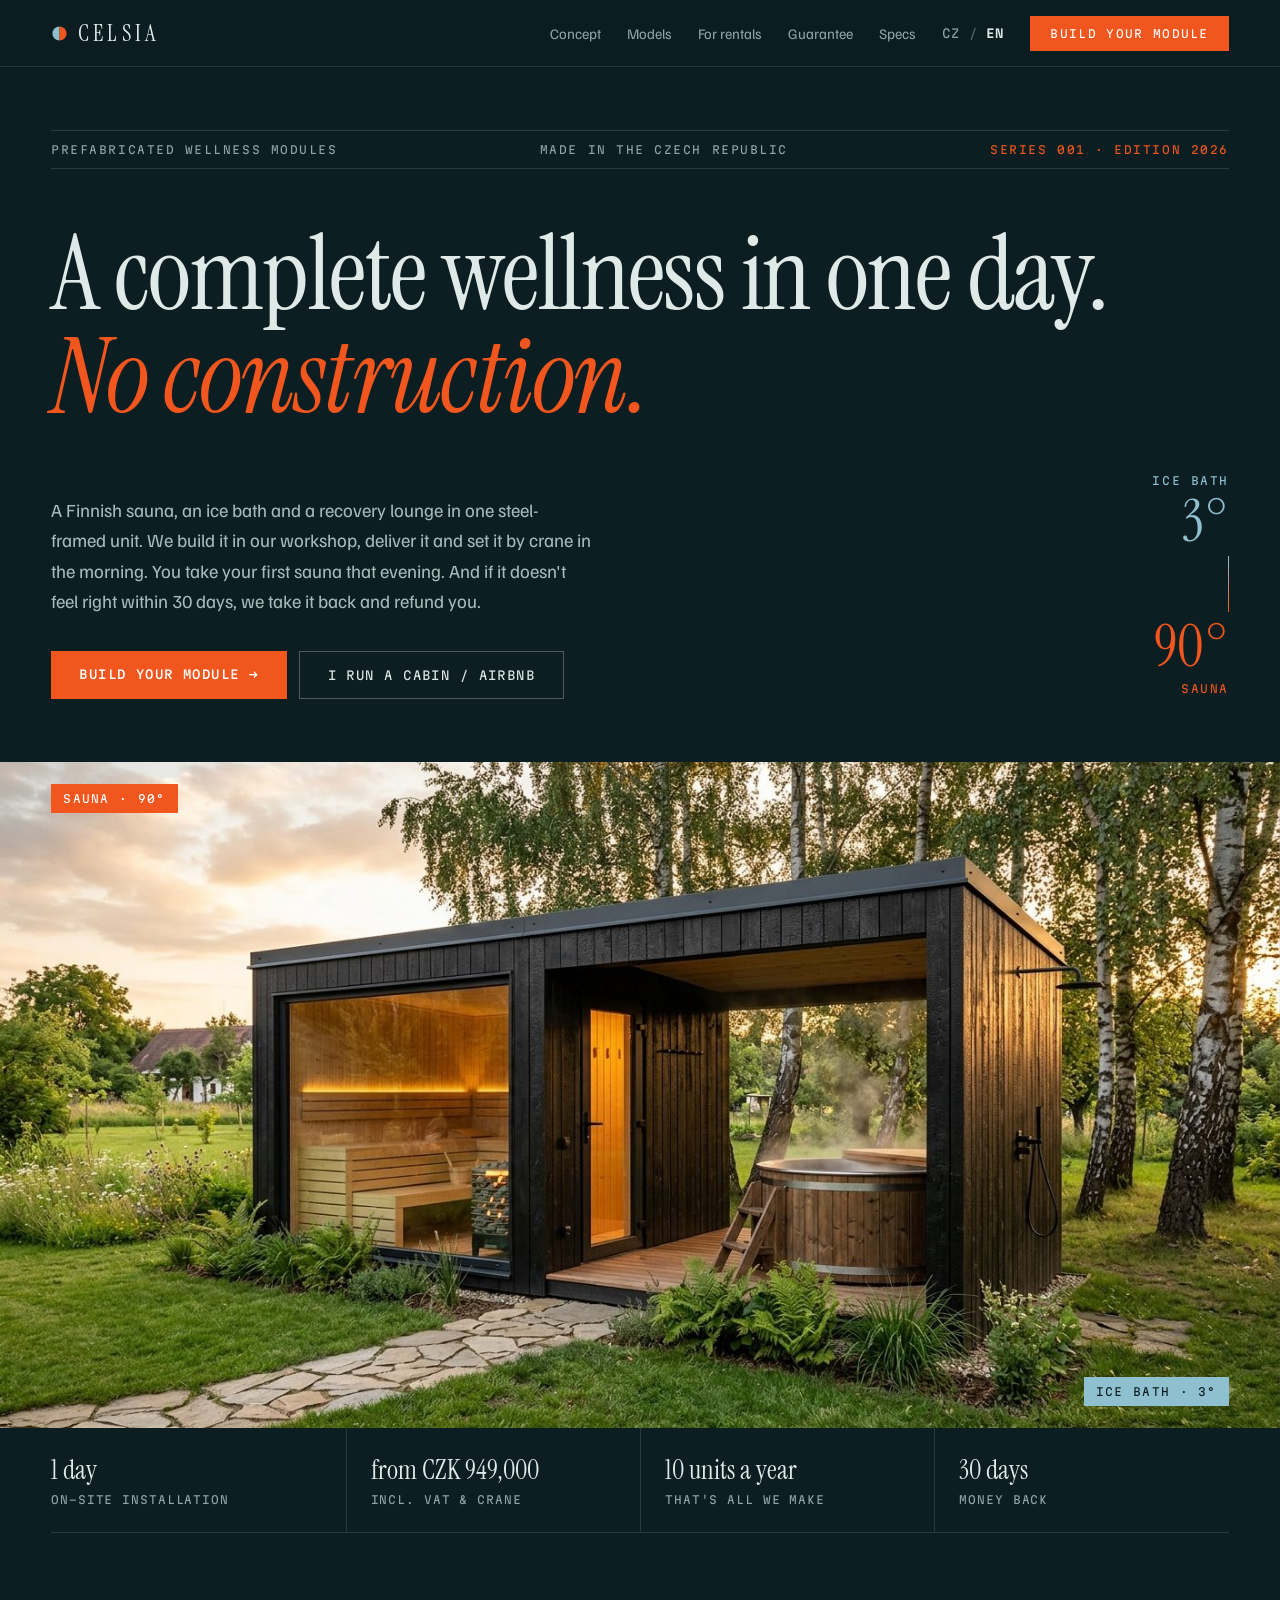
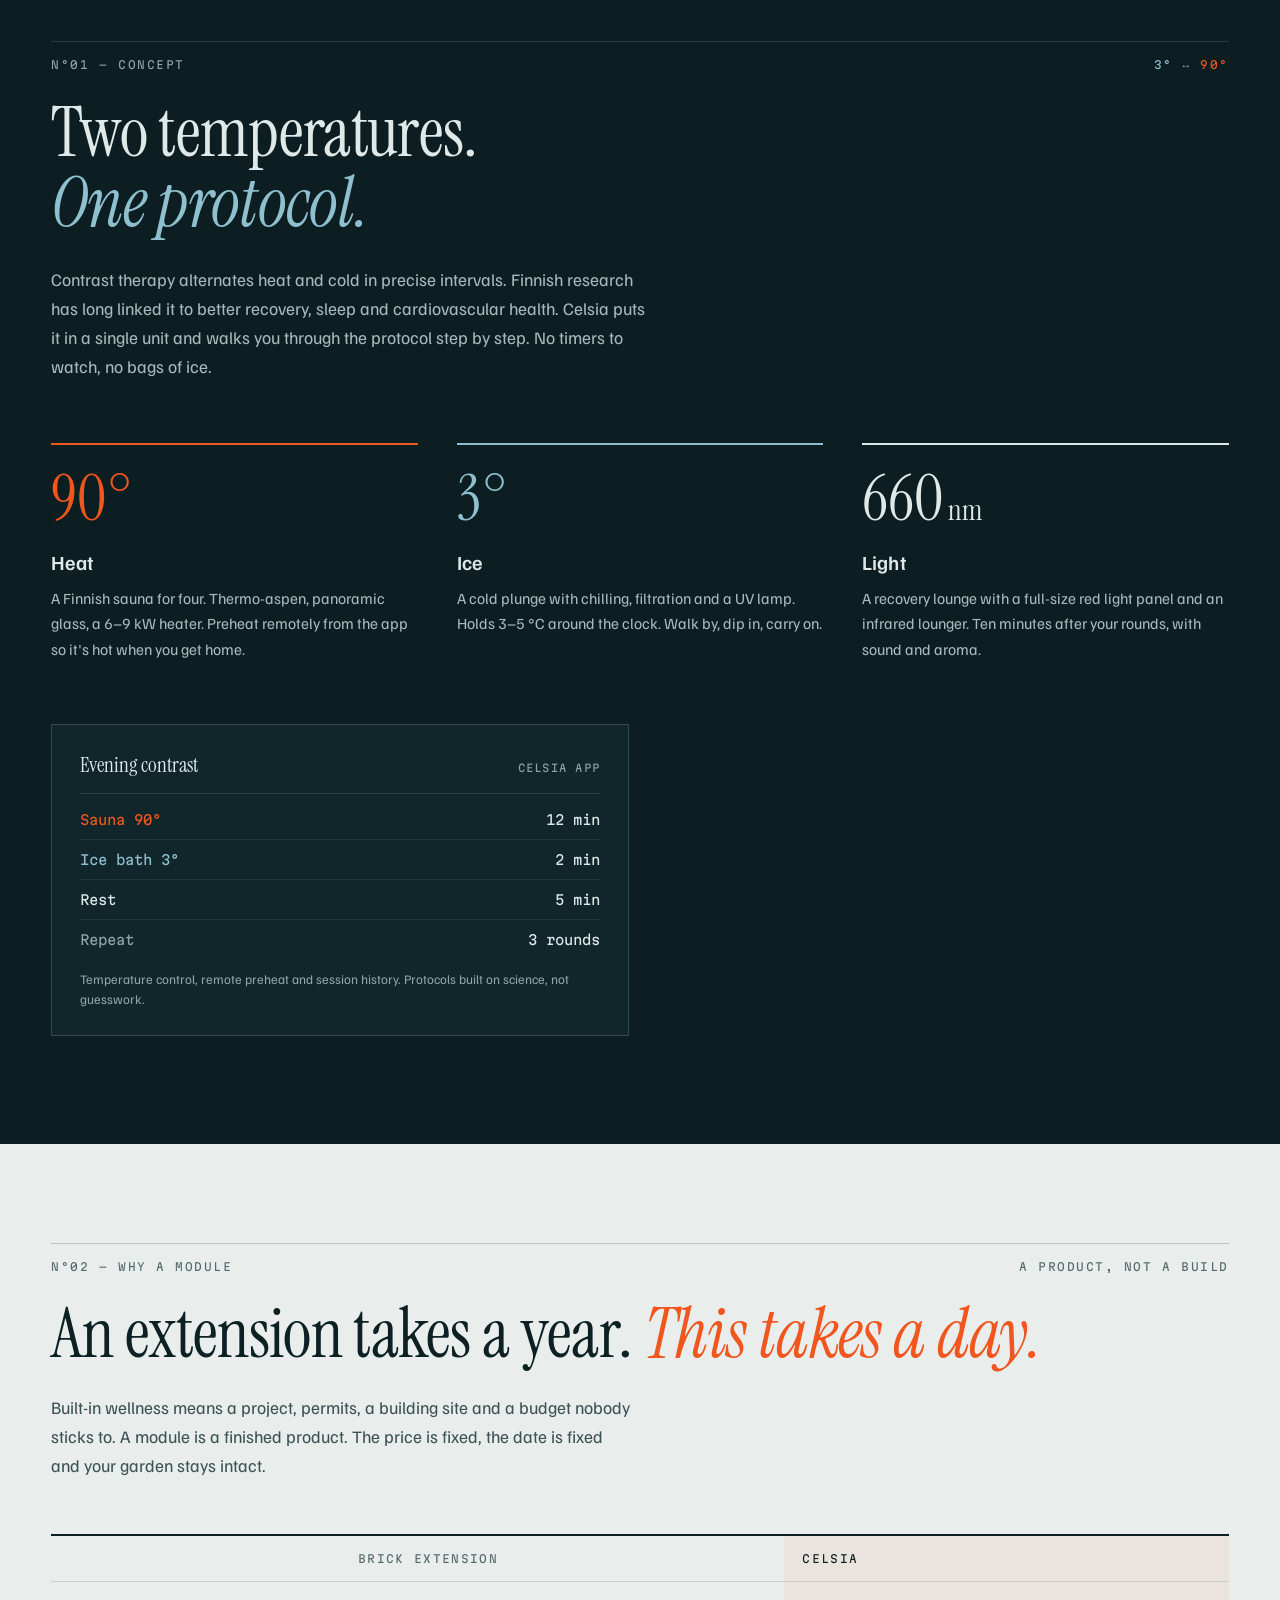
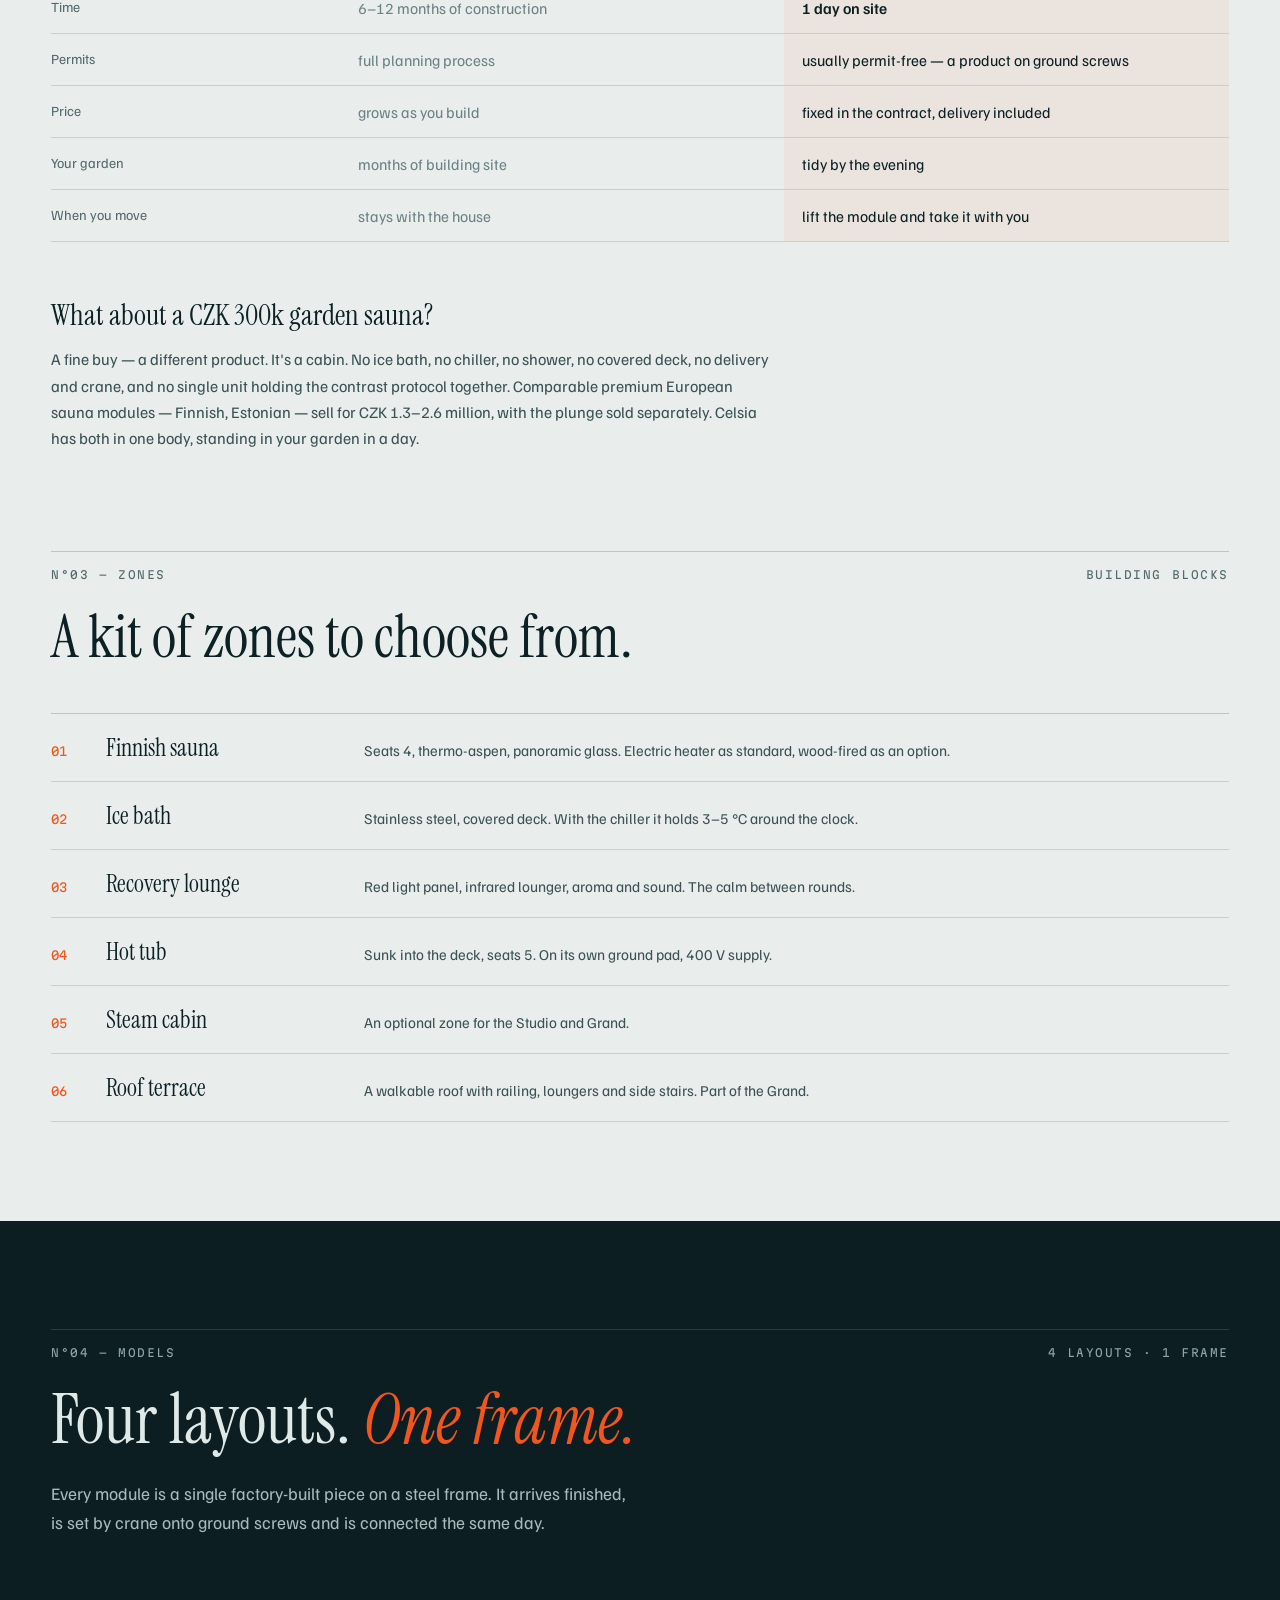
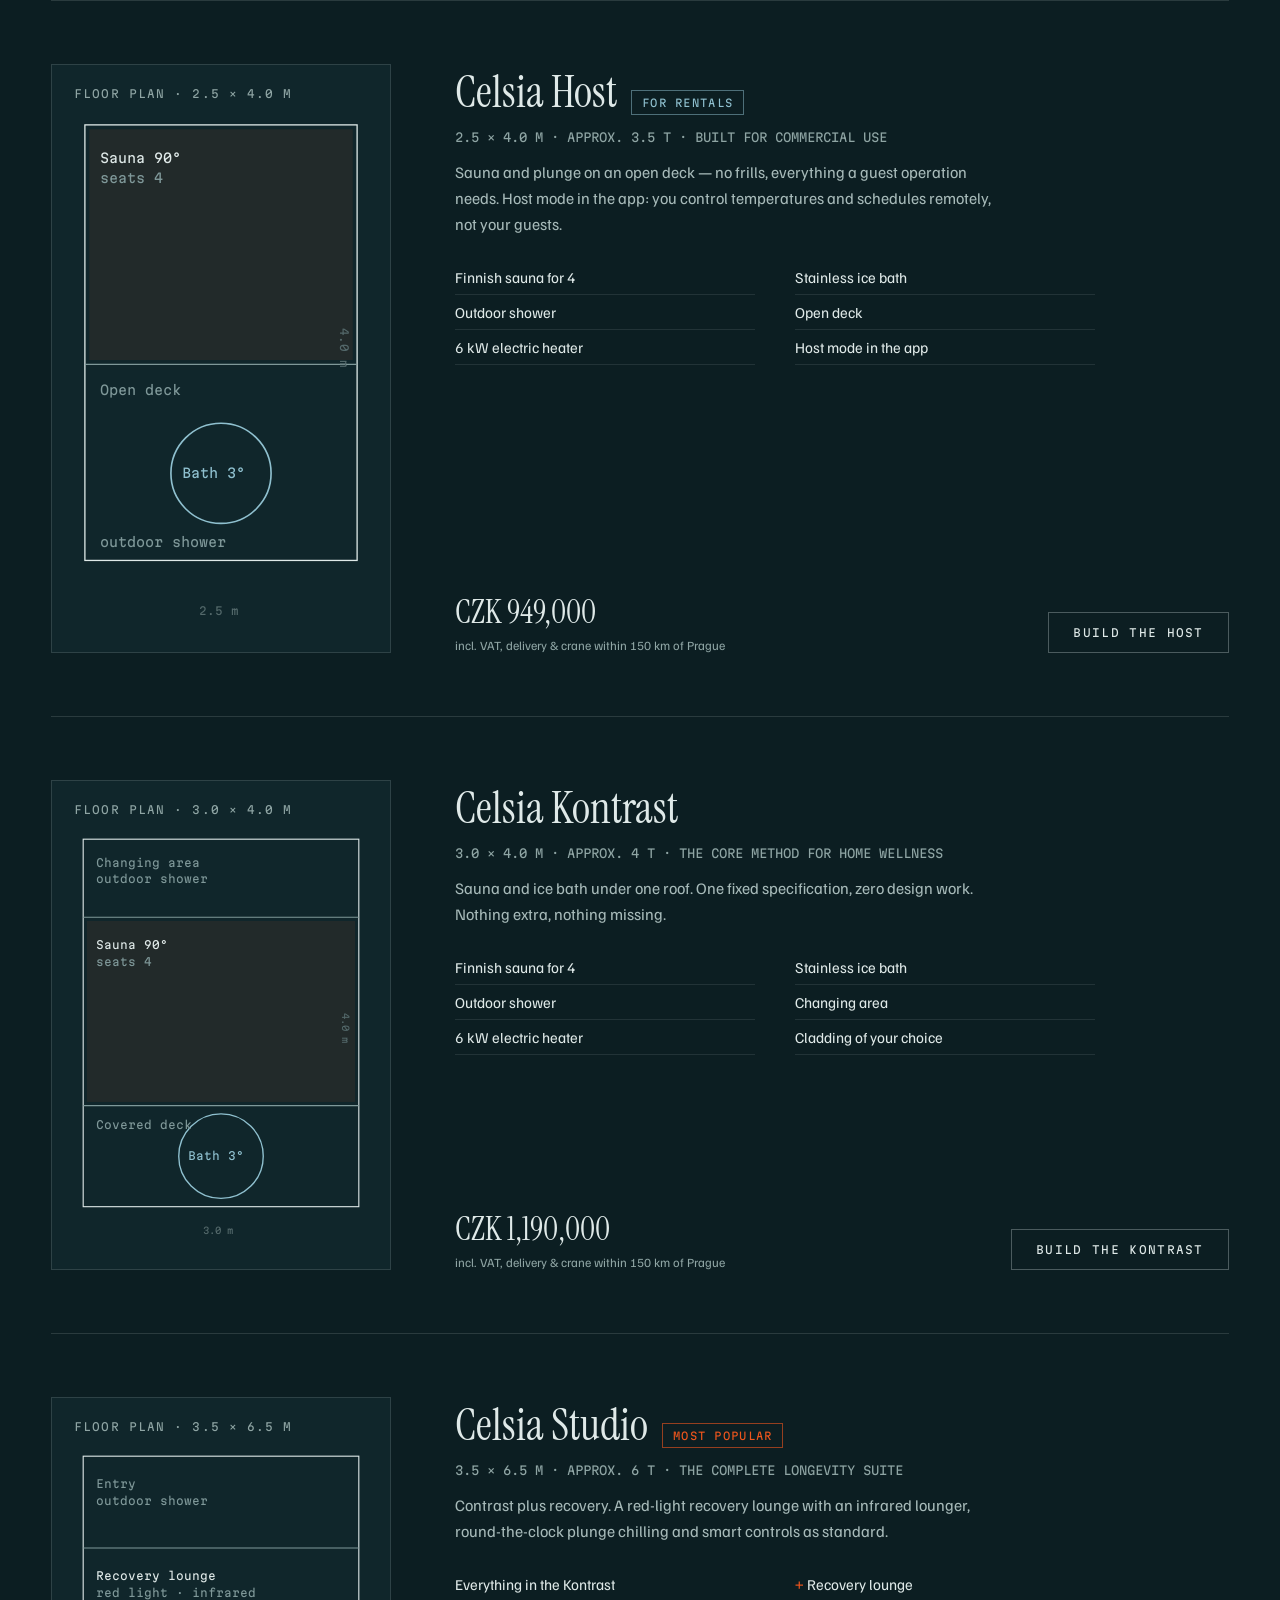
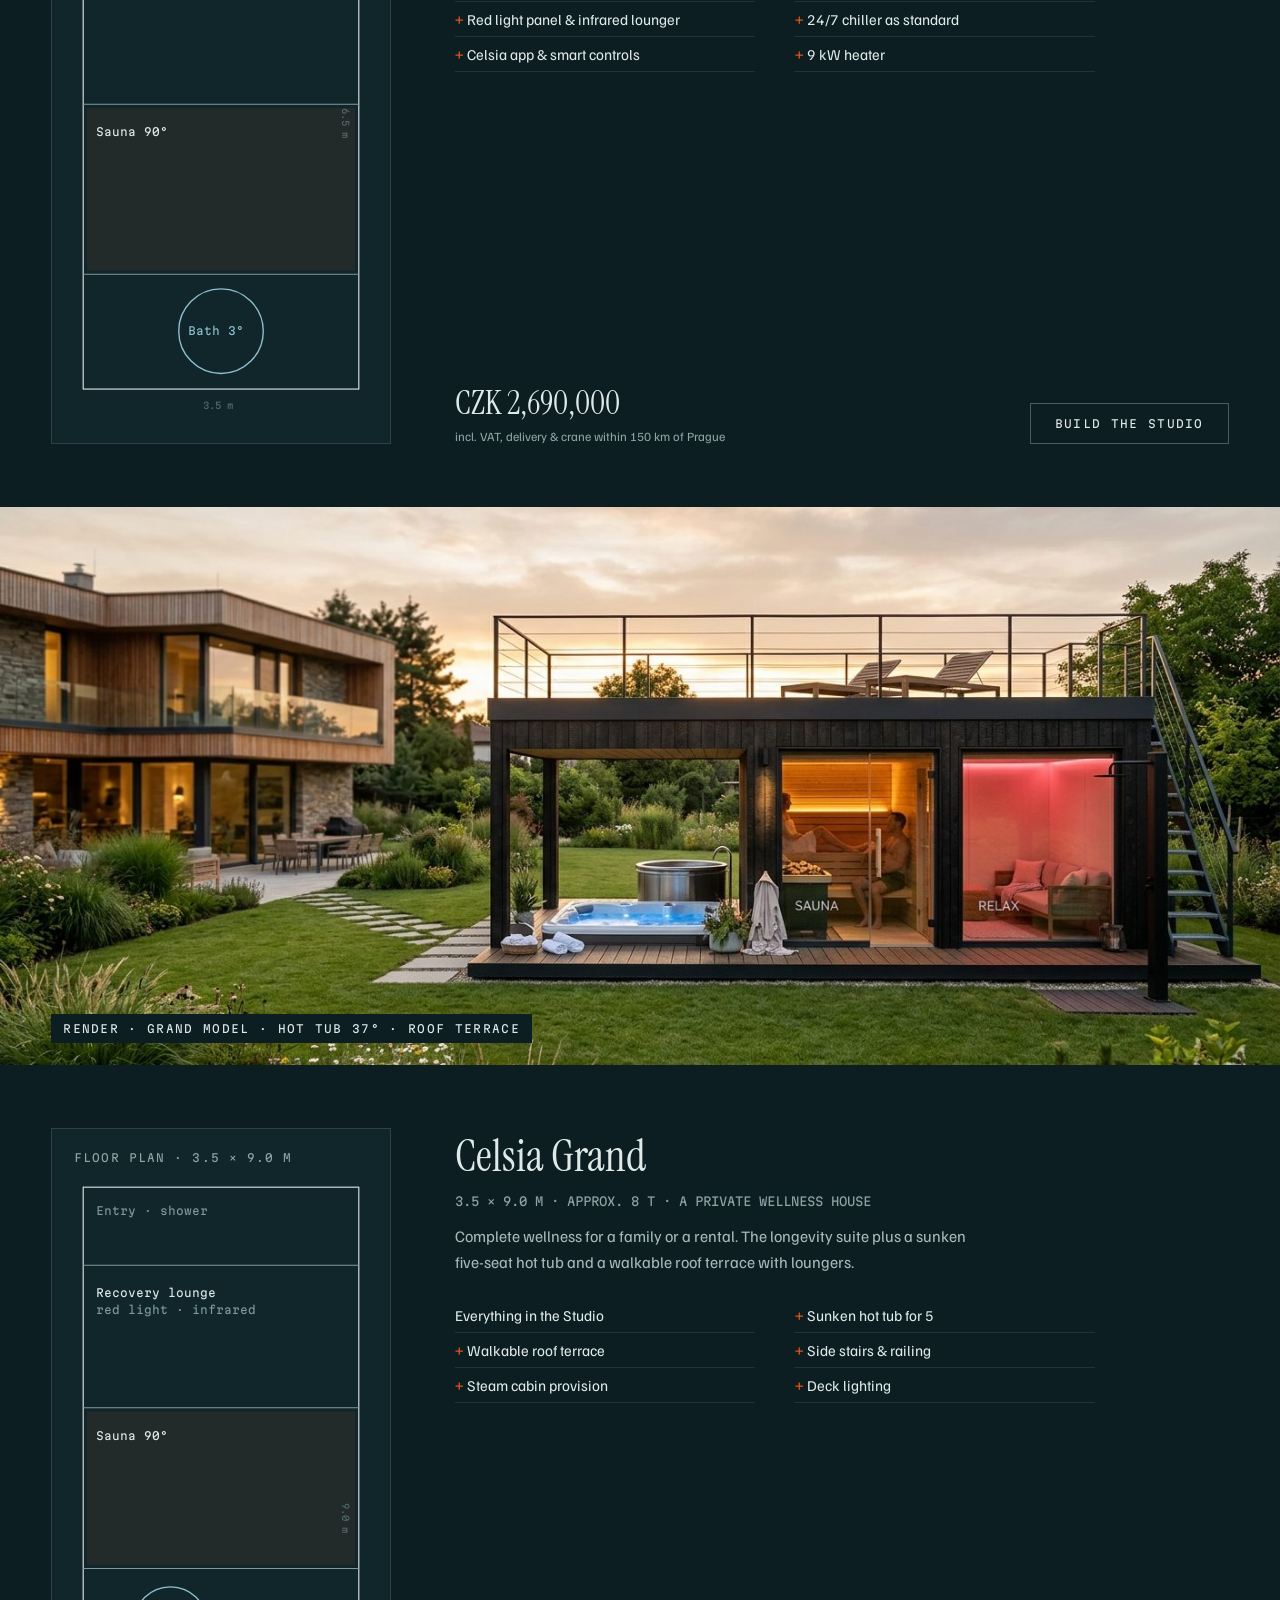
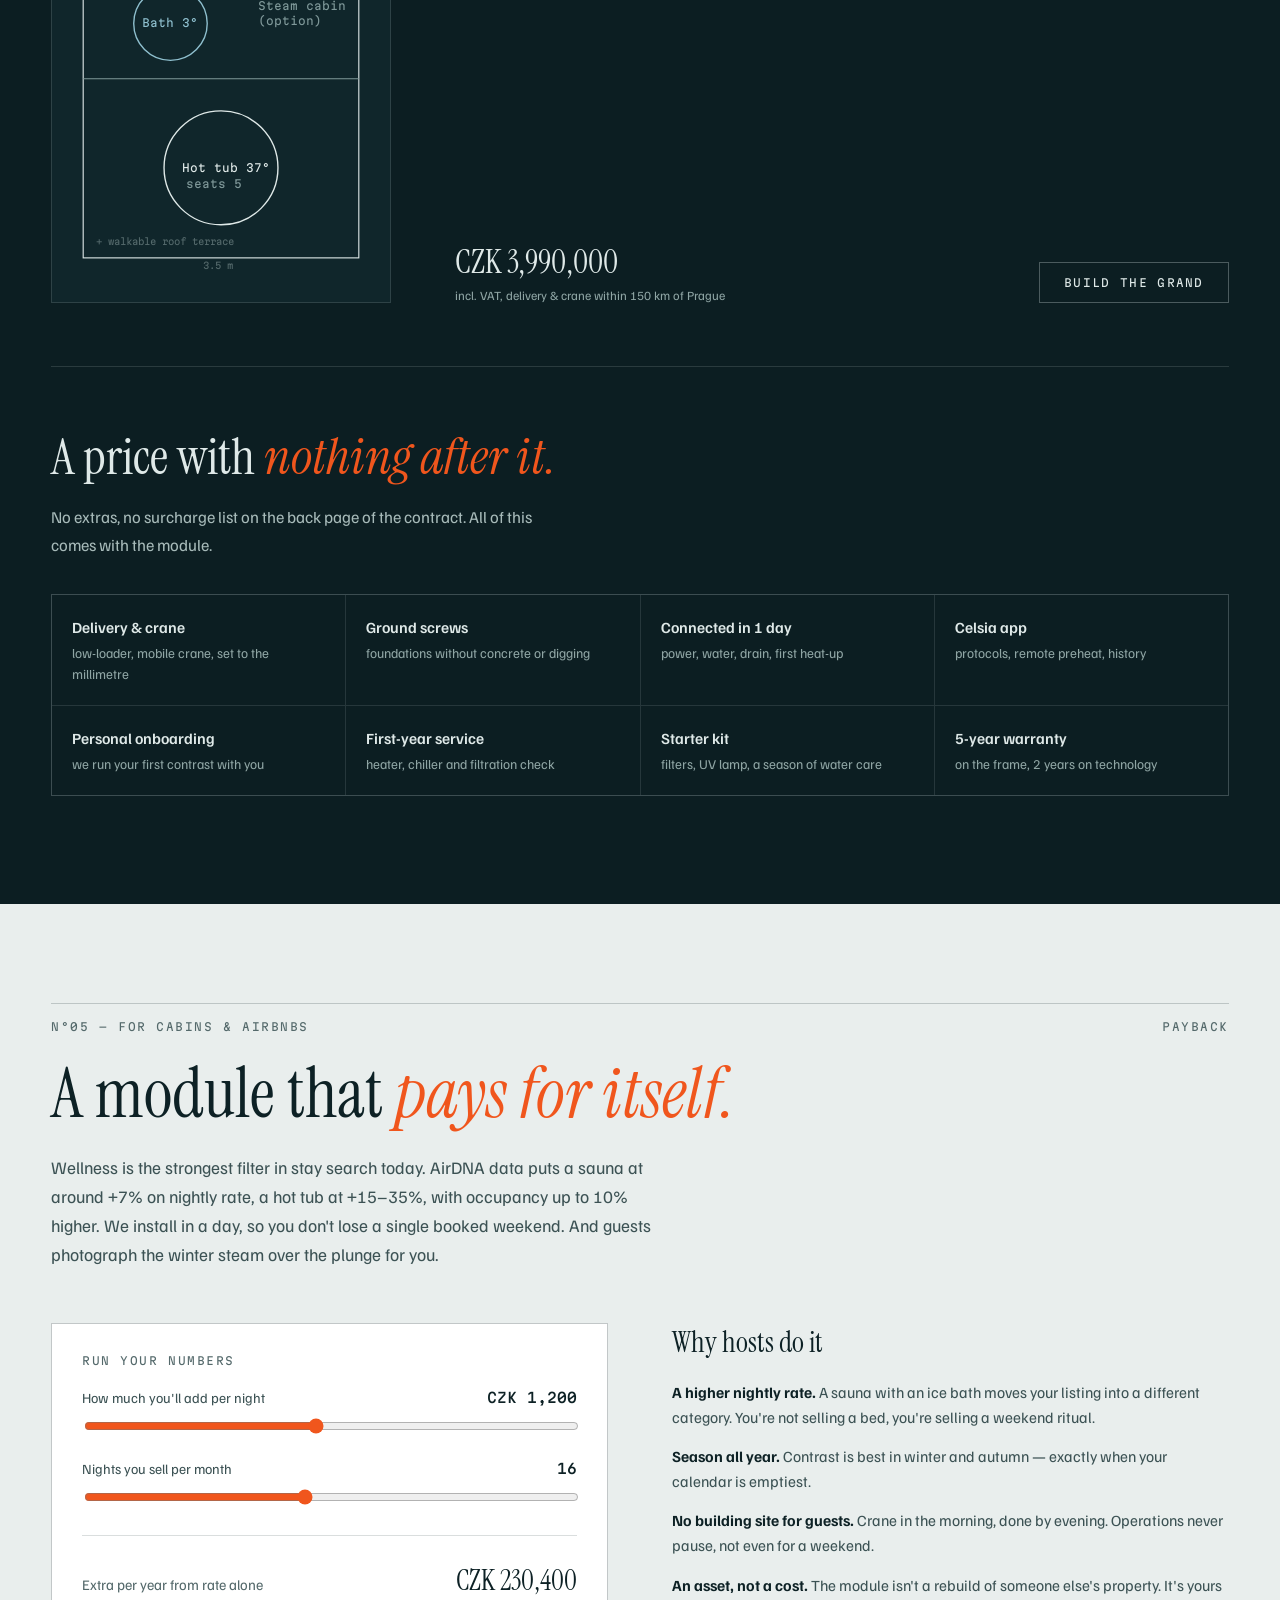
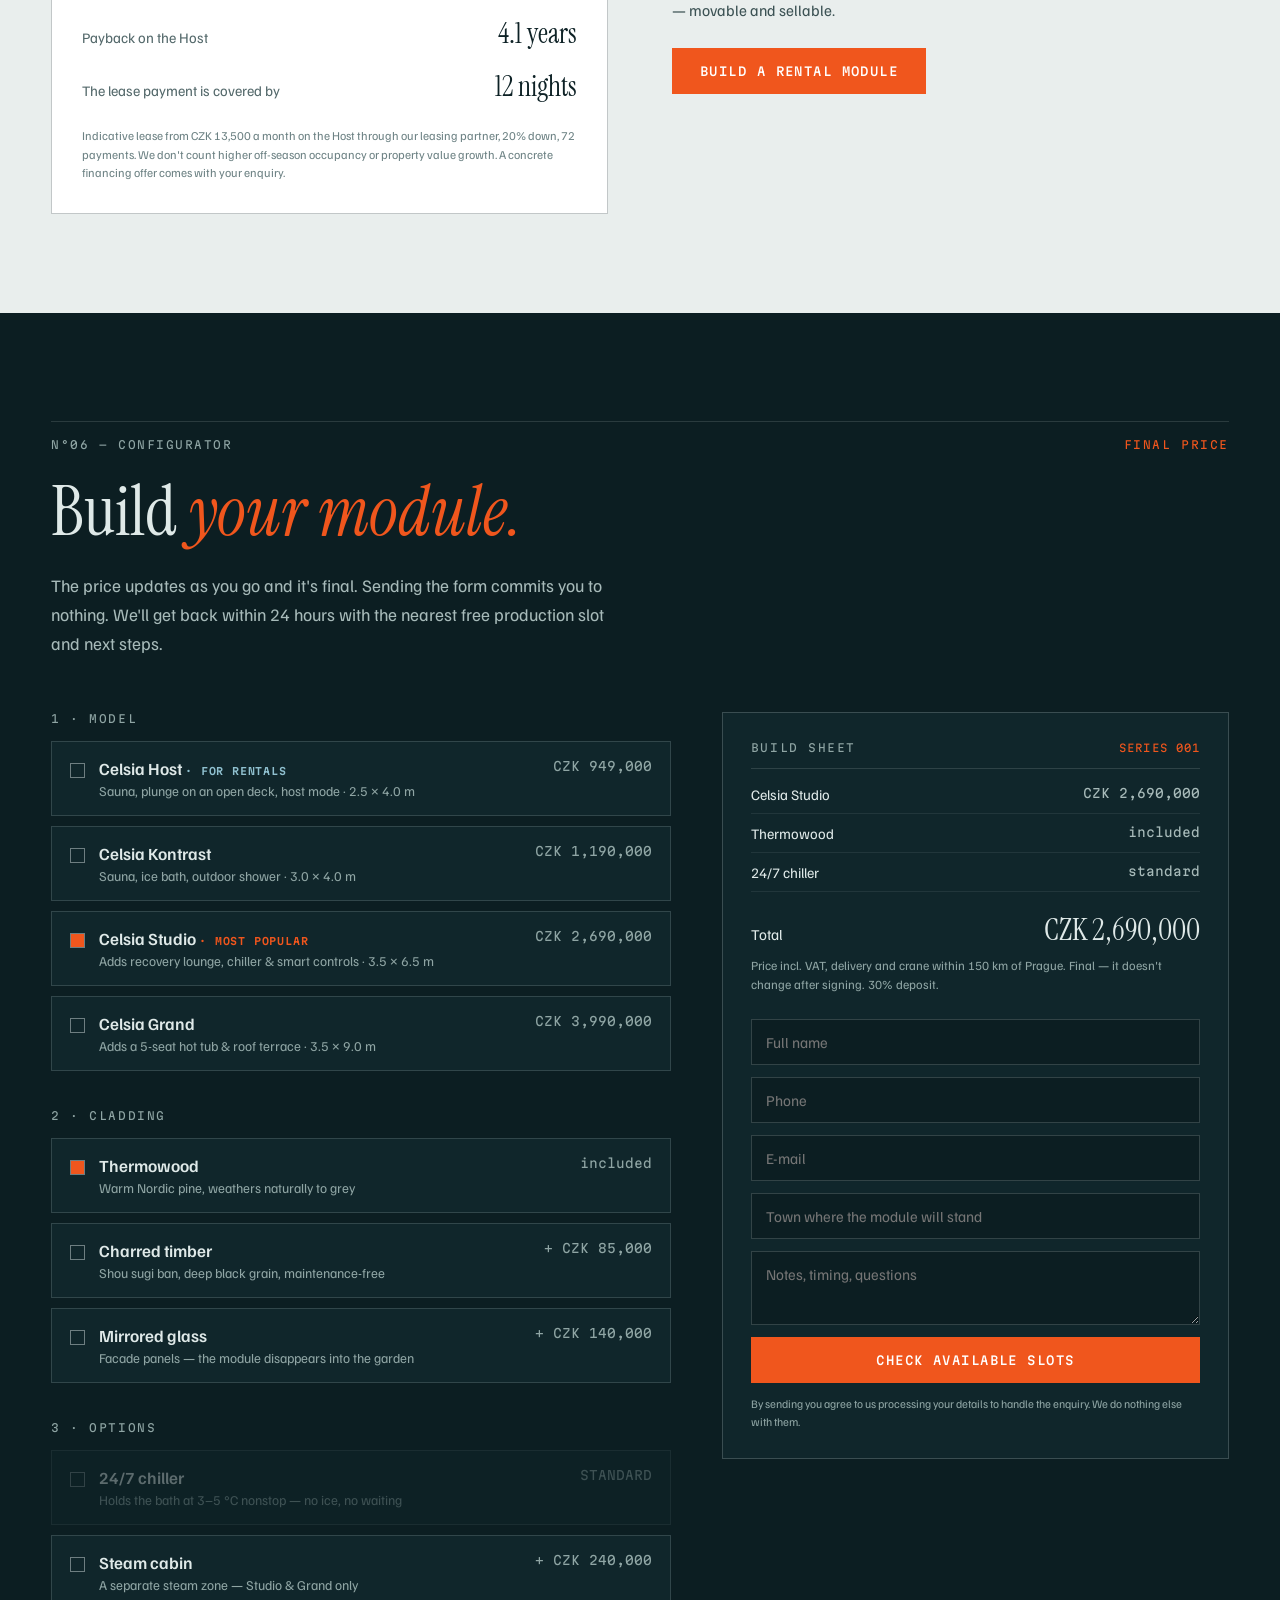
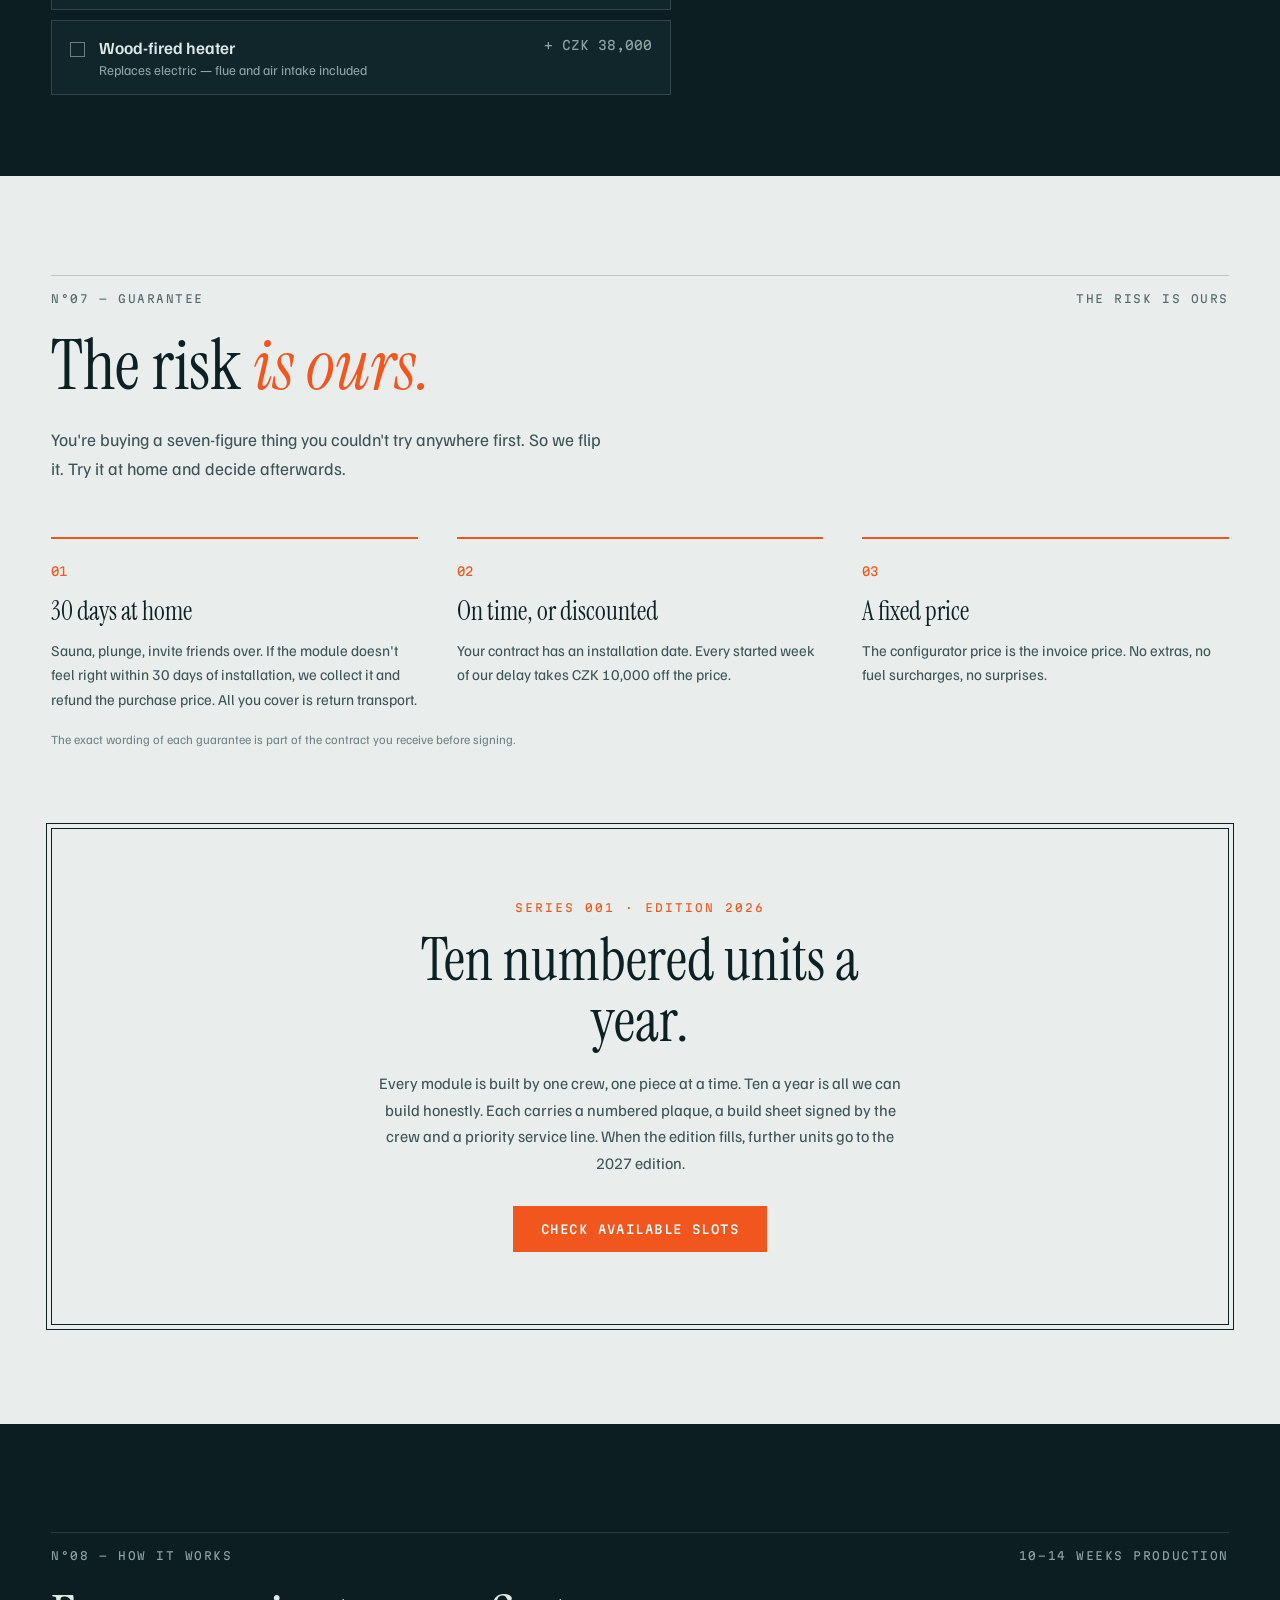
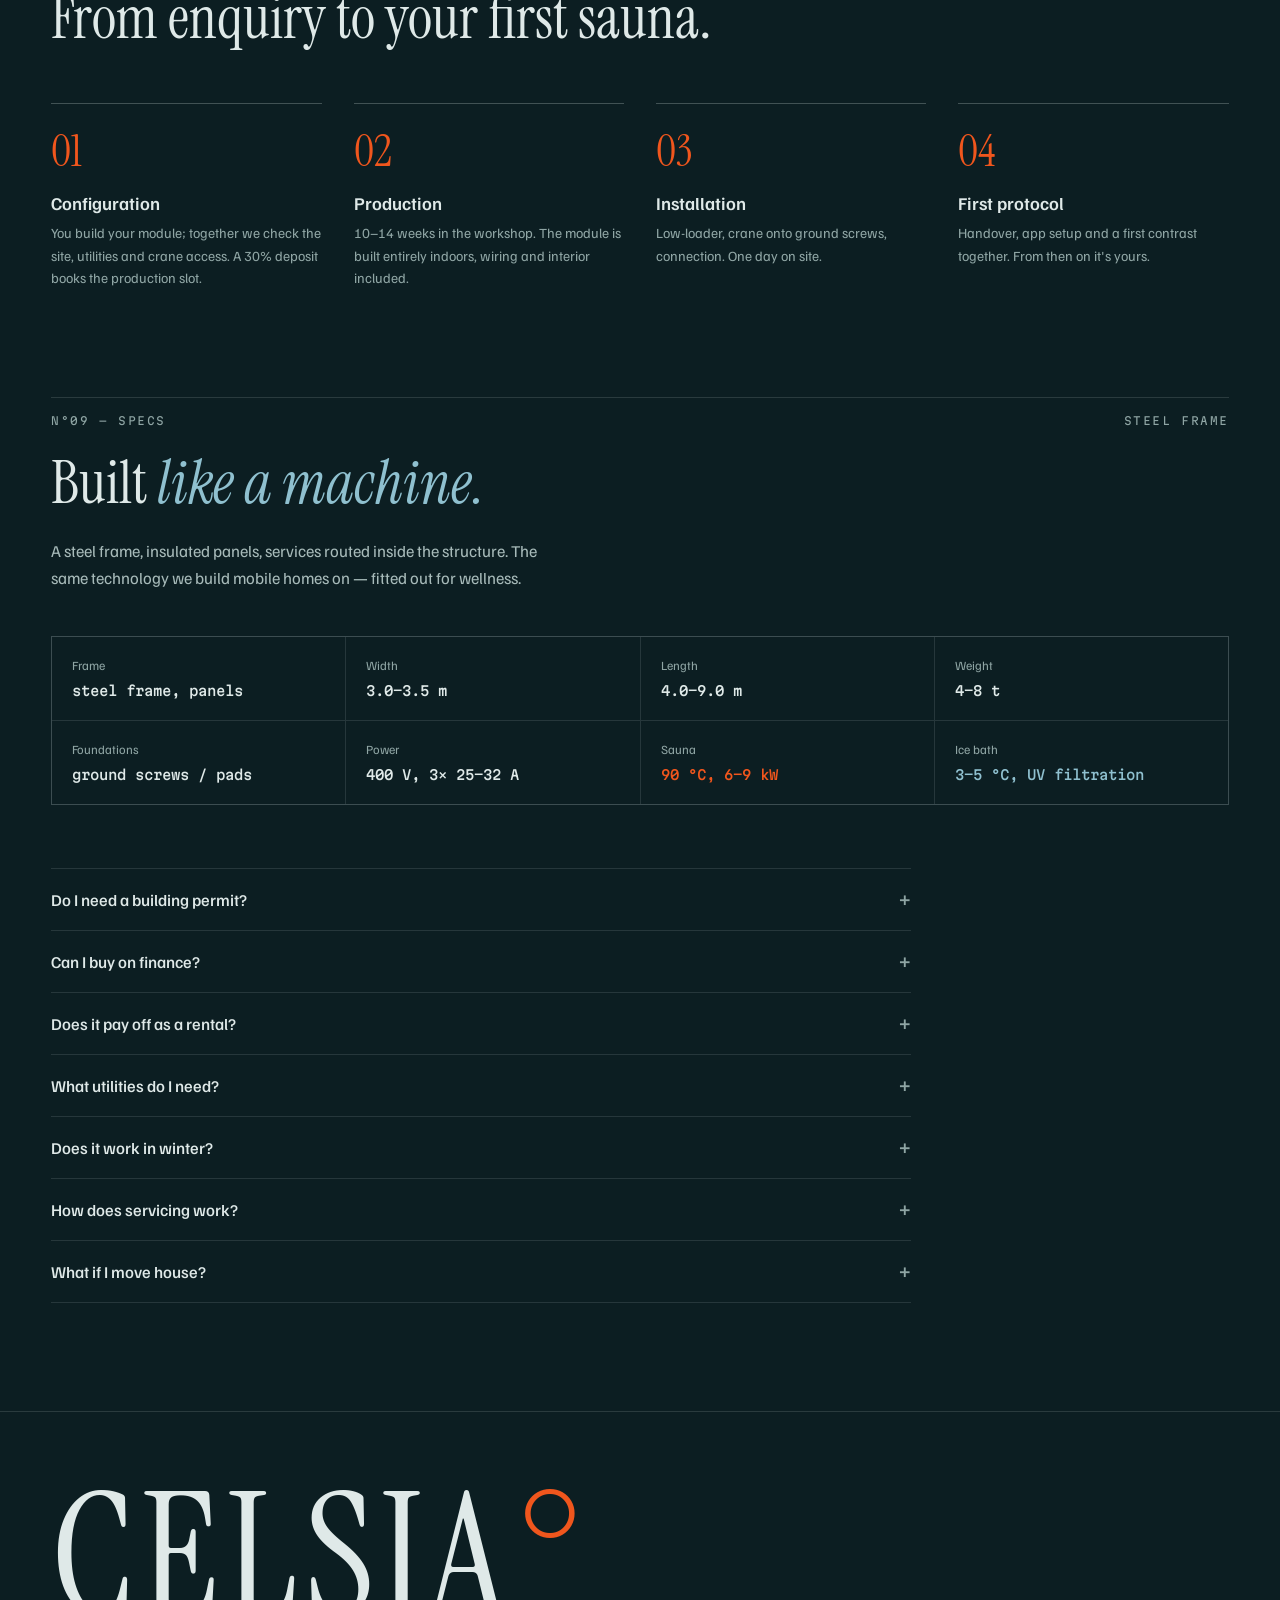
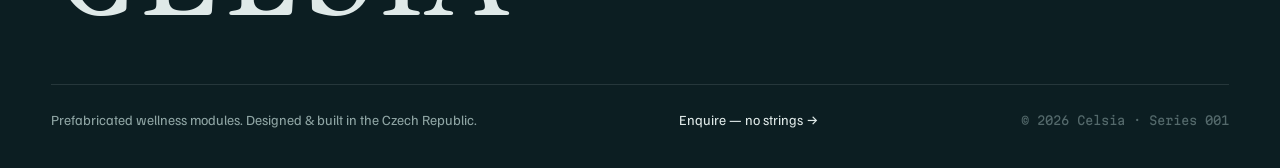
==== en.html @ c01059de "redesign v4: nova vizualni identita, CZ+EN, styles.css misto inline stylu, responsivita, pristupny k" ====
<!DOCTYPE html>

<html lang="en">
<head>
<meta charset="utf-8"/>
<meta content="width=device-width, initial-scale=1" name="viewport"/>
<title>CELSIA° — A complete wellness in one day</title>
<meta content="Prefabricated wellness modules: Finnish sauna, ice bath and recovery lounge in one unit. Installed in a day, fixed price, 30-day money-back." name="description"/>
<link href="https://fonts.googleapis.com" rel="preconnect"/>
<link crossorigin="" href="https://fonts.gstatic.com" rel="preconnect"/>
<link href="https://fonts.googleapis.com/css2?family=Instrument+Serif:ital@0;1&amp;family=Familjen+Grotesk:ital,wght@0,400..700;1,400..700&amp;family=Martian+Mono:wght@400;500;600&amp;display=swap" rel="stylesheet"/><link href="styles.css" rel="stylesheet"/><link href="https://davidsiwy.github.io/celsia/en.html" rel="canonical"/><link href="https://davidsiwy.github.io/celsia/en.html" hreflang="en" rel="alternate"/><link href="https://davidsiwy.github.io/celsia/" hreflang="cs" rel="alternate"/><link href="https://davidsiwy.github.io/celsia/" hreflang="x-default" rel="alternate"/><meta content="CELSIA° — A complete wellness in one day" property="og:title"/><meta content="Prefabricated wellness modules: Finnish sauna, ice bath and recovery lounge in one unit. Installed in a day, fixed price, 30-day money-back." property="og:description"/><meta content="website" property="og:type"/><meta content="https://davidsiwy.github.io/celsia/en.html" property="og:url"/><meta content="https://davidsiwy.github.io/celsia/img/hero-kontrast.jpg" property="og:image"/><meta content="en_US" property="og:locale"/>

</head>
<body>
<div>
<header class="c1">
<div class="c2">
<a class="c3" href="#top">
<svg aria-hidden="true" height="17" viewbox="0 0 24 24" width="17"><path d="M12 2a10 10 0 0 0 0 20Z" fill="#8fc0cf"></path><path d="M12 2a10 10 0 0 1 0 20Z" fill="#f0561d"></path></svg>
<span class="c4">CELSIA</span>
</a>
<nav class="c5">
<a class="c6 h1 nav-link" href="#koncept">Concept</a>
<a class="c6 h1 nav-link" href="#modely">Models</a>
<a class="c6 h1 nav-link" href="#pronajem">For rentals</a>
<a class="c6 h1 nav-link" href="#garance">Guarantee</a>
<a class="c6 h1 nav-link" href="#technika">Specs</a>
<span class="c7"><a class="c6 h2" href="index.html">CZ</a><span class="c9"> / </span><span class="c8">EN</span></span>
<a class="c10 h3" href="#konfigurator">Build your module</a>
</nav>
</div>
</header>
<section class="c11" id="top">
<div class="c12">
<div class="c13">
<span>Prefabricated wellness modules</span>
<span>Made in the Czech Republic</span>
<span class="c14">Series 001 · Edition 2026</span>
</div>
<h1 class="c15">A complete wellness in one day.<br/><em class="c16">No construction.</em></h1>
<div class="c17 r-hero">
<div>
<p class="c18">A Finnish sauna, an ice bath and a recovery lounge in one steel-framed unit. We build it in our workshop, deliver it and set it by crane in the morning. You take your first sauna that evening. And if it doesn't feel right within 30 days, we take it back and refund you.</p>
<div class="c19">
<a class="c20 h3" href="#konfigurator">Build your module →</a>
<a class="c21 h4" href="#pronajem">I run a cabin / Airbnb</a>
</div>
</div>
<div aria-hidden="true" class="c22 hero-temp">
<span class="c23">ICE BATH</span>
<span class="c24">3°</span>
<span class="c25 hero-temp-line"></span>
<span class="c26">90°</span>
<span class="c27">SAUNA</span>
</div>
</div>
</div>
<figure class="c28">
<img alt="Celsia module in a garden at dusk, glazed sauna and cold plunge on a covered deck" class="c29" decoding="async" fetchpriority="high" height="768" src="img/hero-kontrast.jpg" width="1408"/>
<span class="c30">SAUNA · 90°</span>
<span class="c31">ICE BATH · 3°</span>
</figure>
<div class="c12">
<div class="c32 r-4">
<div class="c33"><b class="c34">1 day</b><span class="c35">ON-SITE INSTALLATION</span></div>
<div class="c36"><b class="c34">from CZK 949,000</b><span class="c35">INCL. VAT &amp; CRANE</span></div>
<div class="c36"><b class="c34">10 units a year</b><span class="c35">THAT'S ALL WE MAKE</span></div>
<div class="c36"><b class="c34">30 days</b><span class="c35">MONEY BACK</span></div>
</div>
</div>
</section>
<section class="c37" id="koncept">
<div class="c12">
<div class="c38">
<span>N°01 — Concept</span><span><span class="c39">3°</span> ↔ <span class="c14">90°</span></span>
</div>
<h2 class="c40">Two temperatures. <em class="c39">One protocol.</em></h2>
<p class="c41">Contrast therapy alternates heat and cold in precise intervals. Finnish research has long linked it to better recovery, sleep and cardiovascular health. Celsia puts it in a single unit and walks you through the protocol step by step. No timers to watch, no bags of ice.</p>
<div class="c42 r-3">
<article class="c43">
<span class="c44">90°</span>
<h3 class="c45">Heat</h3>
<p class="c46">A Finnish sauna for four. Thermo-aspen, panoramic glass, a 6–9 kW heater. Preheat remotely from the app so it's hot when you get home.</p>
</article>
<article class="c47">
<span class="c48">3°</span>
<h3 class="c45">Ice</h3>
<p class="c46">A cold plunge with chilling, filtration and a UV lamp. Holds 3–5 °C around the clock. Walk by, dip in, carry on.</p>
</article>
<article class="c49">
<span class="c50">660<span class="c51"> nm</span></span>
<h3 class="c45">Light</h3>
<p class="c46">A recovery lounge with a full-size red light panel and an infrared lounger. Ten minutes after your rounds, with sound and aroma.</p>
</article>
</div>
<div aria-label="Example contrast protocol in the Celsia app" class="c52" role="img">
<div class="c53">
<span class="c54">Evening contrast</span>
<span class="c55">CELSIA APP</span>
</div>
<div class="c56"><span class="c14">Sauna 90°</span><span>12 min</span></div>
<div class="c56"><span class="c39">Ice bath 3°</span><span>2 min</span></div>
<div class="c56"><span>Rest</span><span>5 min</span></div>
<div class="c57"><span class="c6">Repeat</span><span>3 rounds</span></div>
<p class="c58">Temperature control, remote preheat and session history. Protocols built on science, not guesswork.</p>
</div>
</div>
</section>
<section class="c59" id="srovnani">
<div class="c12">
<div class="c60">
<span>N°02 — Why a module</span><span>A product, not a build</span>
</div>
<h2 class="c61">An extension takes a year. <em class="c14">This takes a day.</em></h2>
<p class="c62">Built-in wellness means a project, permits, a building site and a budget nobody sticks to. A module is a finished product. The price is fixed, the date is fixed and your garden stays intact.</p>
<div class="c63">
<div class="c64 r-cmp">
<div class="c65"></div><div class="c66">Brick extension</div><div class="c67">Celsia</div>
</div>
<div class="c68 r-cmp">
<div class="c69">Time</div><div class="c70">6–12 months of construction</div><div class="c71">1 day on site</div>
</div>
<div class="c68 r-cmp">
<div class="c69">Permits</div><div class="c70">full planning process</div><div class="c72">usually permit-free — a product on ground screws</div>
</div>
<div class="c68 r-cmp">
<div class="c69">Price</div><div class="c70">grows as you build</div><div class="c72">fixed in the contract, delivery included</div>
</div>
<div class="c68 r-cmp">
<div class="c69">Your garden</div><div class="c70">months of building site</div><div class="c72">tidy by the evening</div>
</div>
<div class="c68 r-cmp">
<div class="c69">When you move</div><div class="c70">stays with the house</div><div class="c72">lift the module and take it with you</div>
</div>
</div>
<div class="c73">
<h3 class="c74">What about a CZK 300k garden sauna?</h3>
<p class="c75">A fine buy — a different product. It's a cabin. No ice bath, no chiller, no shower, no covered deck, no delivery and crane, and no single unit holding the contrast protocol together. Comparable premium European sauna modules — Finnish, Estonian — sell for CZK 1.3–2.6 million, with the plunge sold separately. Celsia has both in one body, standing in your garden in a day.</p>
</div>
<div class="c76" id="zony">
<div class="c60">
<span>N°03 — Zones</span><span>Building blocks</span>
</div>
<h2 class="c77">A kit of zones to choose from.</h2>
<div class="c78">
<div class="c79 r-zone">
<span class="c80">01</span>
<h3 class="c81">Finnish sauna</h3>
<p class="c82">Seats 4, thermo-aspen, panoramic glass. Electric heater as standard, wood-fired as an option.</p>
</div>
<div class="c79 r-zone">
<span class="c80">02</span>
<h3 class="c81">Ice bath</h3>
<p class="c82">Stainless steel, covered deck. With the chiller it holds 3–5 °C around the clock.</p>
</div>
<div class="c79 r-zone">
<span class="c80">03</span>
<h3 class="c81">Recovery lounge</h3>
<p class="c82">Red light panel, infrared lounger, aroma and sound. The calm between rounds.</p>
</div>
<div class="c79 r-zone">
<span class="c80">04</span>
<h3 class="c81">Hot tub</h3>
<p class="c82">Sunk into the deck, seats 5. On its own ground pad, 400 V supply.</p>
</div>
<div class="c79 r-zone">
<span class="c80">05</span>
<h3 class="c81">Steam cabin</h3>
<p class="c82">An optional zone for the Studio and Grand.</p>
</div>
<div class="c79 r-zone">
<span class="c80">06</span>
<h3 class="c81">Roof terrace</h3>
<p class="c82">A walkable roof with railing, loungers and side stairs. Part of the Grand.</p>
</div>
</div>
</div>
</div>
</section>
<section class="c37" id="modely">
<div class="c12">
<div class="c38">
<span>N°04 — Models</span><span>4 layouts · 1 frame</span>
</div>
<h2 class="c83">Four layouts. <em class="c14">One frame.</em></h2>
<p class="c84">Every module is a single factory-built piece on a steel frame. It arrives finished, is set by crane onto ground screws and is connected the same day.</p>
<article class="c85 r-plan">
<div class="c86">
<span class="c87">FLOOR PLAN · 2.5 × 4.0 M</span>
<svg aria-label="Host model floor plan" fill="none" stroke="#7f9899" stroke-width="1.2" viewbox="0 0 270 470">
<rect height="400" stroke="#dfe9e8" width="250" x="10" y="10"></rect>
<line x1="10" x2="260" y1="230" y2="230"></line>
<rect fill="#f0561d" fill-opacity=".08" height="212" stroke="none" width="242" x="14" y="14"></rect>
<circle cx="135" cy="330" r="46" stroke="#8fc0cf" stroke-width="1.5"></circle>
<g fill="#7f9899" font-family="Martian Mono,monospace" font-size="12" stroke="none">
<text fill="#dfe9e8" x="24" y="45">Sauna 90°</text><text x="24" y="63">seats 4</text>
<text x="24" y="258">Open deck</text><text fill="#8fc0cf" x="99" y="334">Bath 3°</text>
<text x="24" y="398">outdoor shower</text>
</g>
<g fill="#54696b" font-family="Martian Mono,monospace" font-size="10" stroke="none"><text x="115" y="460">2.5 m</text><text text-anchor="middle" transform="rotate(90 244 215)" x="244" y="215">4.0 m</text></g>
</svg>
</div>
<div class="c88">
<div class="c89">
<h3 class="c90">Celsia Host</h3>
<span class="c91">FOR RENTALS</span>
</div>
<p class="c92">2.5 × 4.0 M · APPROX. 3.5 T · BUILT FOR COMMERCIAL USE</p>
<p class="c93">Sauna and plunge on an open deck — no frills, everything a guest operation needs. Host mode in the app: you control temperatures and schedules remotely, not your guests.</p>
<div class="c94 r-2">
<span class="c95">Finnish sauna for 4</span>
<span class="c95">Stainless ice bath</span>
<span class="c95">Outdoor shower</span>
<span class="c95">Open deck</span>
<span class="c95">6 kW electric heater</span>
<span class="c95">Host mode in the app</span>
</div>
<div class="c96">
<div><span class="c97">CZK 949,000</span><span class="c98">incl. VAT, delivery &amp; crane within 150 km of Prague</span></div>
<a class="c99 h5" data-pick-model="host" href="#konfigurator">Build the Host</a>
</div>
</div>
</article>
<article class="c100 r-plan">
<div class="c86">
<span class="c87">FLOOR PLAN · 3.0 × 4.0 M</span>
<svg aria-label="Kontrast model floor plan" fill="none" stroke="#7f9899" stroke-width="1.2" viewbox="0 0 320 450">
<rect height="400" stroke="#dfe9e8" width="300" x="10" y="10"></rect>
<line x1="10" x2="310" y1="95" y2="95"></line><line x1="10" x2="310" y1="300" y2="300"></line>
<rect fill="#f0561d" fill-opacity=".08" height="197" stroke="none" width="292" x="14" y="99"></rect>
<circle cx="160" cy="355" r="46" stroke="#8fc0cf" stroke-width="1.5"></circle>
<g fill="#7f9899" font-family="Martian Mono,monospace" font-size="12" stroke="none">
<text x="24" y="40">Changing area</text><text x="24" y="58">outdoor shower</text>
<text fill="#dfe9e8" x="24" y="130">Sauna 90°</text><text x="24" y="148">seats 4</text>
<text fill="#8fc0cf" x="124" y="359">Bath 3°</text><text x="24" y="325">Covered deck</text>
</g>
<g fill="#54696b" font-family="Martian Mono,monospace" font-size="10" stroke="none"><text x="140" y="440">3.0 m</text><text text-anchor="middle" transform="rotate(90 292 215)" x="292" y="215">4.0 m</text></g>
</svg>
</div>
<div class="c88">
<h3 class="c90">Celsia Kontrast</h3>
<p class="c92">3.0 × 4.0 M · APPROX. 4 T · THE CORE METHOD FOR HOME WELLNESS</p>
<p class="c93">Sauna and ice bath under one roof. One fixed specification, zero design work. Nothing extra, nothing missing.</p>
<div class="c94 r-2">
<span class="c95">Finnish sauna for 4</span>
<span class="c95">Stainless ice bath</span>
<span class="c95">Outdoor shower</span>
<span class="c95">Changing area</span>
<span class="c95">6 kW electric heater</span>
<span class="c95">Cladding of your choice</span>
</div>
<div class="c96">
<div><span class="c97">CZK 1,190,000</span><span class="c98">incl. VAT, delivery &amp; crane within 150 km of Prague</span></div>
<a class="c99 h5" data-pick-model="kontrast" href="#konfigurator">Build the Kontrast</a>
</div>
</div>
</article>
<article class="c100 r-plan">
<div class="c86">
<span class="c87">FLOOR PLAN · 3.5 × 6.5 M</span>
<svg aria-label="Studio model floor plan" fill="none" stroke="#7f9899" stroke-width="1.2" viewbox="0 0 320 620">
<rect height="580" stroke="#dfe9e8" width="300" x="10" y="10"></rect>
<line x1="10" x2="310" y1="110" y2="110"></line><line x1="10" x2="310" y1="280" y2="280"></line><line x1="10" x2="310" y1="465" y2="465"></line>
<rect fill="#f0561d" fill-opacity=".08" height="177" stroke="none" width="292" x="14" y="284"></rect>
<circle cx="160" cy="527" r="46" stroke="#8fc0cf" stroke-width="1.5"></circle>
<g fill="#7f9899" font-family="Martian Mono,monospace" font-size="12" stroke="none">
<text x="24" y="45">Entry</text><text x="24" y="63">outdoor shower</text>
<text fill="#dfe9e8" x="24" y="145">Recovery lounge</text><text x="24" y="163">red light · infrared</text>
<text fill="#dfe9e8" x="24" y="315">Sauna 90°</text>
<text fill="#8fc0cf" x="124" y="531">Bath 3°</text>
</g>
<g fill="#54696b" font-family="Martian Mono,monospace" font-size="10" stroke="none"><text x="140" y="612">3.5 m</text><text text-anchor="middle" transform="rotate(90 292 300)" x="292" y="300">6.5 m</text></g>
</svg>
</div>
<div class="c88">
<div class="c89">
<h3 class="c90">Celsia Studio</h3>
<span class="c101">MOST POPULAR</span>
</div>
<p class="c92">3.5 × 6.5 M · APPROX. 6 T · THE COMPLETE LONGEVITY SUITE</p>
<p class="c93">Contrast plus recovery. A red-light recovery lounge with an infrared lounger, round-the-clock plunge chilling and smart controls as standard.</p>
<div class="c94 r-2">
<span class="c95">Everything in the Kontrast</span>
<span class="c102"><span class="c14">+ </span>Recovery lounge</span>
<span class="c102"><span class="c14">+ </span>Red light panel &amp; infrared lounger</span>
<span class="c102"><span class="c14">+ </span>24/7 chiller as standard</span>
<span class="c102"><span class="c14">+ </span>Celsia app &amp; smart controls</span>
<span class="c102"><span class="c14">+ </span>9 kW heater</span>
</div>
<div class="c96">
<div><span class="c97">CZK 2,690,000</span><span class="c98">incl. VAT, delivery &amp; crane within 150 km of Prague</span></div>
<a class="c99 h5" data-pick-model="studio" href="#konfigurator">Build the Studio</a>
</div>
</div>
</article>
</div>
<figure class="c103">
<img alt="Celsia Grand module with hot tub on the deck, sauna, recovery lounge and walkable roof terrace" class="c104" decoding="async" height="768" loading="lazy" src="img/grand-terrace.jpg" width="1408"/>
<span class="c105">RENDER · GRAND MODEL · HOT TUB 37° · ROOF TERRACE</span>
</figure>
<div class="c12">
<article class="c106 r-plan">
<div class="c86">
<span class="c87">FLOOR PLAN · 3.5 × 9.0 M</span>
<svg aria-label="Grand model floor plan" fill="none" stroke="#7f9899" stroke-width="1.2" viewbox="0 0 320 760">
<rect height="730" stroke="#dfe9e8" width="300" x="10" y="10"></rect>
<line x1="10" x2="310" y1="95" y2="95"></line><line x1="10" x2="310" y1="250" y2="250"></line><line x1="10" x2="310" y1="425" y2="425"></line><line x1="10" x2="310" y1="545" y2="545"></line>
<rect fill="#f0561d" fill-opacity=".08" height="167" stroke="none" width="292" x="14" y="254"></rect>
<circle cx="105" cy="485" r="40" stroke="#8fc0cf" stroke-width="1.5"></circle>
<circle cx="160" cy="642" r="62" stroke="#dfe9e8" stroke-width="1.5"></circle>
<g fill="#7f9899" font-family="Martian Mono,monospace" font-size="12" stroke="none">
<text x="24" y="40">Entry · shower</text>
<text fill="#dfe9e8" x="24" y="130">Recovery lounge</text><text x="24" y="148">red light · infrared</text>
<text fill="#dfe9e8" x="24" y="285">Sauna 90°</text>
<text fill="#8fc0cf" x="74" y="489">Bath 3°</text>
<text x="200" y="470">Steam cabin</text><text x="200" y="486">(option)</text>
<text fill="#dfe9e8" x="118" y="646">Hot tub 37°</text><text x="122" y="664">seats 5</text>
</g>
<g fill="#54696b" font-family="Martian Mono,monospace" font-size="10" stroke="none"><text x="140" y="752">3.5 m</text><text text-anchor="middle" transform="rotate(90 292 370)" x="292" y="370">9.0 m</text><text x="24" y="726">+ walkable roof terrace</text></g>
</svg>
</div>
<div class="c88">
<h3 class="c90">Celsia Grand</h3>
<p class="c92">3.5 × 9.0 M · APPROX. 8 T · A PRIVATE WELLNESS HOUSE</p>
<p class="c93">Complete wellness for a family or a rental. The longevity suite plus a sunken five-seat hot tub and a walkable roof terrace with loungers.</p>
<div class="c94 r-2">
<span class="c95">Everything in the Studio</span>
<span class="c102"><span class="c14">+ </span>Sunken hot tub for 5</span>
<span class="c102"><span class="c14">+ </span>Walkable roof terrace</span>
<span class="c102"><span class="c14">+ </span>Side stairs &amp; railing</span>
<span class="c102"><span class="c14">+ </span>Steam cabin provision</span>
<span class="c102"><span class="c14">+ </span>Deck lighting</span>
</div>
<div class="c96">
<div><span class="c97">CZK 3,990,000</span><span class="c98">incl. VAT, delivery &amp; crane within 150 km of Prague</span></div>
<a class="c99 h5" data-pick-model="grand" href="#konfigurator">Build the Grand</a>
</div>
</div>
</article>
<div class="c107">
<h2 class="c108">A price with <em class="c14">nothing after it.</em></h2>
<p class="c109">No extras, no surcharge list on the back page of the contract. All of this comes with the module.</p>
<div class="c110 r-4">
<div class="c111"><b class="c112">Delivery &amp; crane</b><span class="c113">low-loader, mobile crane, set to the millimetre</span></div>
<div class="c111"><b class="c112">Ground screws</b><span class="c113">foundations without concrete or digging</span></div>
<div class="c111"><b class="c112">Connected in 1 day</b><span class="c113">power, water, drain, first heat-up</span></div>
<div class="c111"><b class="c112">Celsia app</b><span class="c113">protocols, remote preheat, history</span></div>
<div class="c111"><b class="c112">Personal onboarding</b><span class="c113">we run your first contrast with you</span></div>
<div class="c111"><b class="c112">First-year service</b><span class="c113">heater, chiller and filtration check</span></div>
<div class="c111"><b class="c112">Starter kit</b><span class="c113">filters, UV lamp, a season of water care</span></div>
<div class="c111"><b class="c112">5-year warranty</b><span class="c113">on the frame, 2 years on technology</span></div>
</div>
</div>
</div>
</section>
<section class="c59" id="pronajem">
<div class="c12">
<div class="c60">
<span>N°05 — For cabins &amp; Airbnbs</span><span>Payback</span>
</div>
<h2 class="c83">A module that <em class="c14">pays for itself.</em></h2>
<p class="c114">Wellness is the strongest filter in stay search today. AirDNA data puts a sauna at around +7% on nightly rate, a hot tub at +15–35%, with occupancy up to 10% higher. We install in a day, so you don't lose a single booked weekend. And guests photograph the winter steam over the plunge for you.</p>
<div class="c115 r-2">
<div class="c116">
<p class="c117">Run your numbers</p>
<label class="c118">How much you'll add per night <output class="c119" data-out="uplKc"></output></label>
<input aria-label="Nightly rate uplift" class="c120" data-slider="upl" max="2000" min="500" step="50" type="range" value="1200"/>
<label class="c121">Nights you sell per month <output class="c119" data-out="nightsVal"></output></label>
<input aria-label="Nights sold per month" class="c120" data-slider="nights" max="26" min="8" step="1" type="range" value="16"/>
<div class="c122">
<div class="c123"><span class="c124">Extra per year from rate alone</span><b class="c125" data-out="yearlyKc"></b></div>
<div class="c123"><span class="c124">Payback on the Host</span><b class="c125" data-out="paybackTxt"></b></div>
<div class="c123"><span class="c124">The lease payment is covered by</span><b class="c125" data-out="coverTxt"></b></div>
</div>
<p class="c126">Indicative lease from CZK 13,500 a month on the Host through our leasing partner, 20% down, 72 payments. We don't count higher off-season occupancy or property value growth. A concrete financing offer comes with your enquiry.</p>
</div>
<div>
<h3 class="c127">Why hosts do it</h3>
<p class="c128"><strong class="c129">A higher nightly rate.</strong> A sauna with an ice bath moves your listing into a different category. You're not selling a bed, you're selling a weekend ritual.</p>
<p class="c128"><strong class="c129">Season all year.</strong> Contrast is best in winter and autumn — exactly when your calendar is emptiest.</p>
<p class="c128"><strong class="c129">No building site for guests.</strong> Crane in the morning, done by evening. Operations never pause, not even for a weekend.</p>
<p class="c130"><strong class="c129">An asset, not a cost.</strong> The module isn't a rebuild of someone else's property. It's yours — movable and sellable.</p>
<a class="c131 h6" data-pick-model="host" href="#konfigurator">Build a rental module</a>
</div>
</div>
</div>
</section>
<section class="c37" id="konfigurator">
<div class="c12">
<div class="c38">
<span>N°06 — Configurator</span><span class="c14">Final price</span>
</div>
<h2 class="c83">Build <em class="c14">your module.</em></h2>
<p class="c84">The price updates as you go and it's final. Sending the form commits you to nothing. We'll get back within 24 hours with the nearest free production slot and next steps.</p>
<div class="c132 r-config">
<div>
<div class="c133">
<span class="c134">1 · Model</span>
<div class="c135">
<div aria-pressed="false" class="c136 h7" data-pick-model="host" role="button" tabindex="0">
<span class="c137"><i class="c138" data-mark="model:host"></i></span>
<span class="c139"><span class="c140"><span class="c141">Celsia Host <span class="c142">· FOR RENTALS</span></span><span class="c143">CZK 949,000</span></span><span class="c144">Sauna, plunge on an open deck, host mode · 2.5 × 4.0 m</span></span>
</div>
<div aria-pressed="false" class="c136 h7" data-pick-model="kontrast" role="button" tabindex="0">
<span class="c137"><i class="c138" data-mark="model:kontrast"></i></span>
<span class="c139"><span class="c140"><span class="c141">Celsia Kontrast</span><span class="c143">CZK 1,190,000</span></span><span class="c144">Sauna, ice bath, outdoor shower · 3.0 × 4.0 m</span></span>
</div>
<div aria-pressed="false" class="c136 h7" data-pick-model="studio" role="button" tabindex="0">
<span class="c137"><i class="c138" data-mark="model:studio"></i></span>
<span class="c139"><span class="c140"><span class="c141">Celsia Studio <span class="c145">· MOST POPULAR</span></span><span class="c143">CZK 2,690,000</span></span><span class="c144">Adds recovery lounge, chiller &amp; smart controls · 3.5 × 6.5 m</span></span>
</div>
<div aria-pressed="false" class="c136 h7" data-pick-model="grand" role="button" tabindex="0">
<span class="c137"><i class="c138" data-mark="model:grand"></i></span>
<span class="c139"><span class="c140"><span class="c141">Celsia Grand</span><span class="c143">CZK 3,990,000</span></span><span class="c144">Adds a 5-seat hot tub &amp; roof terrace · 3.5 × 9.0 m</span></span>
</div>
</div>
</div>
<div class="c133">
<span class="c134">2 · Cladding</span>
<div class="c135">
<div aria-pressed="false" class="c136 h7" data-pick-clad="thermo" role="button" tabindex="0">
<span class="c137"><i class="c138" data-mark="clad:thermo"></i></span>
<span class="c139"><span class="c140"><span class="c141">Thermowood</span><span class="c143">included</span></span><span class="c144">Warm Nordic pine, weathers naturally to grey</span></span>
</div>
<div aria-pressed="false" class="c136 h7" data-pick-clad="shou" role="button" tabindex="0">
<span class="c137"><i class="c138" data-mark="clad:shou"></i></span>
<span class="c139"><span class="c140"><span class="c141">Charred timber</span><span class="c143">+ CZK 85,000</span></span><span class="c144">Shou sugi ban, deep black grain, maintenance-free</span></span>
</div>
<div aria-pressed="false" class="c136 h7" data-pick-clad="zrcadlo" role="button" tabindex="0">
<span class="c137"><i class="c138" data-mark="clad:zrcadlo"></i></span>
<span class="c139"><span class="c140"><span class="c141">Mirrored glass</span><span class="c143">+ CZK 140,000</span></span><span class="c144">Facade panels — the module disappears into the garden</span></span>
</div>
</div>
</div>
<div>
<span class="c134">3 · Options</span>
<div class="c135">
<div data-row="chiller"><div aria-pressed="false" class="c136 h7" data-toggle-opt="chiller" role="button" tabindex="0">
<span class="c137"><i class="c138" data-mark="opt:chiller"></i></span>
<span class="c139"><span class="c140"><span class="c141">24/7 chiller</span><span class="c143" data-out="chillerPrice"></span></span><span class="c144">Holds the bath at 3–5 °C nonstop — no ice, no waiting</span></span>
</div></div>
<div data-row="parni"><div aria-pressed="false" class="c136 h7" data-toggle-opt="parni" role="button" tabindex="0">
<span class="c137"><i class="c138" data-mark="opt:parni"></i></span>
<span class="c139"><span class="c140"><span class="c141">Steam cabin</span><span class="c143">+ CZK 240,000</span></span><span class="c144">A separate steam zone — Studio &amp; Grand only</span></span>
</div></div>
<div aria-pressed="false" class="c136 h7" data-toggle-opt="drevo" role="button" tabindex="0">
<span class="c137"><i class="c138" data-mark="opt:drevo"></i></span>
<span class="c139"><span class="c140"><span class="c141">Wood-fired heater</span><span class="c143">+ CZK 38,000</span></span><span class="c144">Replaces electric — flue and air intake included</span></span>
</div>
</div>
</div>
</div>
<aside aria-live="polite" class="c146 sticky-aside">
<div class="c147">
<span class="c148">Build sheet</span>
<span class="c149">SERIES 001</span>
</div>
<div data-sumrows=""></div>
<div class="c150"><span class="c151">Total</span><b class="c152" data-out="total"></b></div>
<p class="c153">Price incl. VAT, delivery and crane within 150 km of Prague. Final — it doesn't change after signing. 30% deposit.</p>
<form action="https://formsubmit.co/hello@gallerypoint.cz" class="c154" method="POST">
<input name="_subject" type="hidden" value="CELSIA enquiry"/>
<input name="_template" type="hidden" value="table"/>
<input data-out-value="conf" name="Configuration" type="hidden" value=""/>
<input class="c155" name="Name" placeholder="Full name" required="" type="text"/>
<input class="c155" name="Phone" placeholder="Phone" required="" type="tel"/>
<input class="c155" name="Email" placeholder="E-mail" required="" type="email"/>
<input class="c155" name="Location" placeholder="Town where the module will stand" type="text"/>
<textarea class="c156" name="Message" placeholder="Notes, timing, questions"></textarea>
<button class="c157 h8" type="submit">Check available slots</button>
<p class="c158">By sending you agree to us processing your details to handle the enquiry. We do nothing else with them.</p>
</form>
</aside>
</div>
</div>
</section>
<section class="c159" id="garance">
<div class="c12">
<div class="c60">
<span>N°07 — Guarantee</span><span>The risk is ours</span>
</div>
<h2 class="c83">The risk <em class="c14">is ours.</em></h2>
<p class="c160">You're buying a seven-figure thing you couldn't try anywhere first. So we flip it. Try it at home and decide afterwards.</p>
<div class="c161 r-3">
<div class="c162">
<span class="c80">01</span>
<h3 class="c163">30 days at home</h3>
<p class="c164">Sauna, plunge, invite friends over. If the module doesn't feel right within 30 days of installation, we collect it and refund the purchase price. All you cover is return transport.</p>
</div>
<div class="c162">
<span class="c80">02</span>
<h3 class="c163">On time, or discounted</h3>
<p class="c164">Your contract has an installation date. Every started week of our delay takes CZK 10,000 off the price.</p>
</div>
<div class="c162">
<span class="c80">03</span>
<h3 class="c163">A fixed price</h3>
<p class="c164">The configurator price is the invoice price. No extras, no fuel surcharges, no surprises.</p>
</div>
</div>
<p class="c165">The exact wording of each guarantee is part of the contract you receive before signing.</p>
<div class="c166">
<p class="c167">Series 001 · Edition 2026</p>
<h2 class="c168">Ten numbered units a year.</h2>
<p class="c169">Every module is built by one crew, one piece at a time. Ten a year is all we can build honestly. Each carries a numbered plaque, a build sheet signed by the crew and a priority service line. When the edition fills, further units go to the 2027 edition.</p>
<a class="c170 h6" href="#konfigurator">Check available slots</a>
</div>
</div>
</section>
<section class="c37" id="proces">
<div class="c12">
<div class="c38">
<span>N°08 — How it works</span><span>10–14 weeks production</span>
</div>
<h2 class="c171">From enquiry to your first sauna.</h2>
<div class="c172 r-4">
<div class="c173">
<span class="c174">01</span>
<h3 class="c175">Configuration</h3>
<p class="c176">You build your module; together we check the site, utilities and crane access. A 30% deposit books the production slot.</p>
</div>
<div class="c173">
<span class="c174">02</span>
<h3 class="c175">Production</h3>
<p class="c176">10–14 weeks in the workshop. The module is built entirely indoors, wiring and interior included.</p>
</div>
<div class="c173">
<span class="c174">03</span>
<h3 class="c175">Installation</h3>
<p class="c176">Low-loader, crane onto ground screws, connection. One day on site.</p>
</div>
<div class="c173">
<span class="c174">04</span>
<h3 class="c175">First protocol</h3>
<p class="c176">Handover, app setup and a first contrast together. From then on it's yours.</p>
</div>
</div>
</div>
</section>
<section class="c177" id="technika">
<div class="c12">
<div class="c38">
<span>N°09 — Specs</span><span>Steel frame</span>
</div>
<h2 class="c178">Built <em class="c39">like a machine.</em></h2>
<p class="c179">A steel frame, insulated panels, services routed inside the structure. The same technology we build mobile homes on — fitted out for wellness.</p>
<div class="c180 r-4">
<div class="c181"><span class="c182">Frame</span><b class="c183">steel frame, panels</b></div>
<div class="c181"><span class="c182">Width</span><b class="c183">3.0–3.5 m</b></div>
<div class="c181"><span class="c182">Length</span><b class="c183">4.0–9.0 m</b></div>
<div class="c181"><span class="c182">Weight</span><b class="c183">4–8 t</b></div>
<div class="c181"><span class="c182">Foundations</span><b class="c183">ground screws / pads</b></div>
<div class="c181"><span class="c182">Power</span><b class="c183">400 V, 3× 25–32 A</b></div>
<div class="c181"><span class="c182">Sauna</span><b class="c184">90 °C, 6–9 kW</b></div>
<div class="c181"><span class="c182">Ice bath</span><b class="c185">3–5 °C, UV filtration</b></div>
</div>
<div class="c186">
<details class="c187">
<summary class="c188">Do I need a building permit?<span aria-hidden="true" class="c189">+</span></summary>
<p class="c190">The module is a product set on ground screws, not a conventional building. The placement regime depends on module size and your plot. We go through it with you before signing — it's part of preparing the order.</p>
</details>
<details class="c187">
<summary class="c188">Can I buy on finance?<span aria-hidden="true" class="c189">+</span></summary>
<p class="c190">Yes, through our leasing partner. Indicatively from CZK 13,500 a month with 20% down on the Host. We prepare a concrete offer together with your enquiry.</p>
</details>
<details class="c187">
<summary class="c188">Does it pay off as a rental?<span aria-hidden="true" class="c189">+</span></summary>
<p class="c190">AirDNA data puts a sauna at around +7% on nightly rate, a hot tub at +15–35%, and occupancy up to 10% higher. The more nights you sell, the faster it pays back. At 15+ nights a month the Host typically lands around four to six years on rate alone; slower at quieter properties. The calculator above runs your numbers.</p>
</details>
<details class="c187">
<summary class="c188">What utilities do I need?<span aria-hidden="true" class="c189">+</span></summary>
<p class="c190">400 V power with a 3× 25–32 A breaker depending on the build, plus water and drain for the shower and hot tub. The plunge itself runs without a permanent water connection.</p>
</details>
<details class="c187">
<summary class="c188">Does it work in winter?<span aria-hidden="true" class="c189">+</span></summary>
<p class="c190">The module is insulated year-round and services run inside the tempered structure. Winter is the best contrast season.</p>
</details>
<details class="c187">
<summary class="c188">How does servicing work?<span aria-hidden="true" class="c189">+</span></summary>
<p class="c190">An annual check of heater, chiller and filtration — first year included. A 5-year warranty on the frame, 2 years on technology.</p>
</details>
<details class="c191">
<summary class="c188">What if I move house?<span aria-hidden="true" class="c189">+</span></summary>
<p class="c190">The module lifts and travels the same way it arrived. That's a native property of the product, not a compromise.</p>
</details>
</div>
</div>
</section>
<footer class="c192">
<div class="c12">
<div class="c193 footer-word">CELSIA<span class="c14">°</span></div>
<div class="c194">
<p class="c195">Prefabricated wellness modules. Designed &amp; built in the Czech Republic.</p>
<a class="c196" href="#konfigurator">Enquire — no strings →</a>
<p class="c197">© 2026 Celsia · Series 001</p>
</div>
</div>
</footer>
</div>
<script>window.CELSIA={locale:"en-US",fmt:function(n){return "CZK "+n.toLocaleString("en-US")},included:"included",stdRow:"standard",stdPrice:"STANDARD",chillerAdd:"+ CZK 96,000",total:"Total",years:"years",lease:13500,nightWord:function(c){return c+(c===1?" night":" nights")},models:{host:{name:"Celsia Host",base:949000,chillerStd:false},kontrast:{name:"Celsia Kontrast",base:1190000,chillerStd:false},studio:{name:"Celsia Studio",base:2690000,chillerStd:true},grand:{name:"Celsia Grand",base:3990000,chillerStd:true}},options:{chiller:{label:"24/7 chiller",price:96000,models:["host","kontrast"]},parni:{label:"Steam cabin",price:240000,models:["studio","grand"]},drevo:{label:"Wood-fired heater",price:38000,models:["host","kontrast","studio","grand"]}},cladding:{thermo:{label:"Thermowood",price:0},shou:{label:"Charred timber",price:85000},zrcadlo:{label:"Mirrored glass",price:140000}}};</script>
<script src="script.js"></script>
</body>
</html>
---- styles.css ----
/* CELSIA - generovano z build.py, netahat rucne udrzovane veci dovnitr genarovanych trid */
:root{
  --bg:#0c1e22; --panel:#10262b; --ink:#dfe9e8; --body:#a7bab9; --muted:#8fa5a4;
  --faint:#54696b; --orange:#f0561d; --orange-hi:#ff6a30; --orange-lo:#d9480f;
  --ice:#8fc0cf; --light:#e9eeed; --dark:#0d2125; --light-body:#3c5254; --light-faint:#6d8284;
}

body{margin:0;background:var(--bg);color:var(--ink);font-family:"Familjen Grotesk",system-ui,sans-serif;-webkit-font-smoothing:antialiased;font-size:17px}
a{color:var(--ink);text-decoration:none}a:hover{color:var(--orange)}
::selection{background:var(--orange);color:var(--bg)}
summary::-webkit-details-marker{display:none}
input[type=range]{accent-color:var(--orange)}
html{scroll-behavior:smooth}

:focus-visible{outline:2px solid var(--ice);outline-offset:3px}
[role="button"]{user-select:none}
details[open] summary > span[aria-hidden]{display:inline-block;transform:rotate(45deg)}
@media(prefers-reduced-motion:reduce){html{scroll-behavior:auto}}
.c1{position:sticky;top:0;z-index:50;background:rgba(12,30,34,.85);backdrop-filter:blur(14px);border-bottom:1px solid rgba(223,233,232,.12)}
.c2{max-width:1360px;margin:0 auto;padding:0 clamp(20px,4vw,56px);display:flex;align-items:center;justify-content:space-between;height:66px}
.c3{display:flex;align-items:center;gap:10px}
.c4{font-family:'Instrument Serif',serif;font-size:23px;letter-spacing:.18em}
.c5{display:flex;align-items:center;gap:26px;font-size:14.5px}
.c6{color:var(--muted)}
.c7{font-family:'Martian Mono',monospace;font-size:12px;letter-spacing:.08em;white-space:nowrap;flex-shrink:0}
.c8{color:var(--ink);font-weight:600}
.c9{color:var(--faint)}
.c10{background:var(--orange);color:#fff;padding:11px 20px;font-family:'Martian Mono',monospace;font-size:11px;letter-spacing:.12em;text-transform:uppercase}
.c11{padding-top:clamp(48px,7vh,84px)}
.c12{max-width:1360px;margin:0 auto;padding:0 clamp(20px,4vw,56px)}
.c13{display:flex;justify-content:space-between;gap:20px;flex-wrap:wrap;border-top:1px solid rgba(223,233,232,.14);border-bottom:1px solid rgba(223,233,232,.14);padding:12px 0;font-family:'Martian Mono',monospace;font-size:11px;letter-spacing:.14em;text-transform:uppercase;color:var(--muted)}
.c14{color:var(--orange)}
.c15{margin:clamp(36px,6vh,64px) 0 0;font-family:'Instrument Serif',serif;font-weight:400;font-size:clamp(52px,8.2vw,124px);line-height:.98;letter-spacing:-.015em}
.c16{color:var(--orange);font-weight:400}
.c17{display:grid;grid-template-columns:minmax(0,1fr) auto;gap:clamp(28px,5vw,80px);align-items:end;margin-top:clamp(32px,5vh,56px)}
.c18{margin:0;font-size:18.5px;line-height:1.65;color:var(--body);max-width:54ch;text-wrap:pretty}
.c19{display:flex;gap:12px;margin-top:34px;flex-wrap:wrap}
.c20{background:var(--orange);color:#fff;padding:16px 28px;font-family:'Martian Mono',monospace;font-size:12px;letter-spacing:.12em;text-transform:uppercase;font-weight:500}
.c21{border:1px solid rgba(223,233,232,.3);color:var(--ink);padding:16px 28px;font-family:'Martian Mono',monospace;font-size:12px;letter-spacing:.12em;text-transform:uppercase}
.c22{display:flex;flex-direction:column;align-items:flex-end;gap:6px;padding-bottom:4px}
.c23{font-family:'Martian Mono',monospace;font-size:11px;letter-spacing:.14em;color:var(--ice)}
.c24{font-family:'Instrument Serif',serif;font-size:clamp(40px,4.5vw,64px);line-height:1;color:var(--ice)}
.c25{width:1px;height:56px;background:linear-gradient(180deg,var(--ice),var(--orange))}
.c26{font-family:'Instrument Serif',serif;font-size:clamp(40px,4.5vw,64px);line-height:1;color:var(--orange)}
.c27{font-family:'Martian Mono',monospace;font-size:11px;letter-spacing:.14em;color:var(--orange)}
.c28{margin:clamp(40px,7vh,72px) 0 0;position:relative}
.c29{display:block;width:100%;height:clamp(380px,74vh,720px);object-fit:cover}
.c30{position:absolute;top:22px;left:clamp(20px,4vw,56px);background:var(--orange);color:#fff;font-family:'Martian Mono',monospace;font-size:11px;letter-spacing:.12em;padding:8px 12px}
.c31{position:absolute;bottom:22px;right:clamp(20px,4vw,56px);background:var(--ice);color:var(--bg);font-family:'Martian Mono',monospace;font-size:11px;letter-spacing:.12em;padding:8px 12px}
.c32{display:grid;grid-template-columns:repeat(4,1fr);border-bottom:1px solid rgba(223,233,232,.14)}
.c33{padding:24px 24px 24px 0}
.c34{display:block;font-family:'Instrument Serif',serif;font-weight:400;font-size:27px}
.c35{font-family:'Martian Mono',monospace;font-size:11px;letter-spacing:.08em;color:var(--muted)}
.c36{padding:24px;border-left:1px solid rgba(223,233,232,.14)}
.c37{padding:clamp(80px,12vh,150px) 0 0}
.c38{display:flex;justify-content:space-between;align-items:baseline;border-top:1px solid rgba(223,233,232,.14);padding-top:16px;font-family:'Martian Mono',monospace;font-size:11px;letter-spacing:.14em;text-transform:uppercase;color:var(--muted)}
.c39{color:var(--ice)}
.c40{margin:26px 0 0;font-family:'Instrument Serif',serif;font-weight:400;font-size:clamp(40px,5.4vw,80px);line-height:1.02;letter-spacing:-.01em;max-width:16ch}
.c41{margin:26px 0 0;font-size:17.5px;line-height:1.65;color:var(--body);max-width:60ch;text-wrap:pretty}
.c42{display:grid;grid-template-columns:repeat(3,1fr);gap:clamp(24px,3vw,48px);margin-top:clamp(44px,7vh,72px)}
.c43{border-top:2px solid var(--orange);padding-top:22px}
.c44{font-family:'Instrument Serif',serif;font-size:clamp(48px,5vw,76px);line-height:1;color:var(--orange)}
.c45{margin:18px 0 10px;font-size:20px;font-weight:600;letter-spacing:.01em}
.c46{margin:0;font-size:15.5px;line-height:1.62;color:var(--body)}
.c47{border-top:2px solid var(--ice);padding-top:22px}
.c48{font-family:'Instrument Serif',serif;font-size:clamp(48px,5vw,76px);line-height:1;color:var(--ice)}
.c49{border-top:2px solid var(--ink);padding-top:22px}
.c50{font-family:'Instrument Serif',serif;font-size:clamp(48px,5vw,76px);line-height:1}
.c51{font-size:.45em}
.c52{margin-top:clamp(44px,7vh,72px);max-width:520px;border:1px solid rgba(223,233,232,.18);background:var(--panel);padding:26px 28px}
.c53{display:flex;justify-content:space-between;align-items:baseline;border-bottom:1px solid rgba(223,233,232,.12);padding-bottom:14px;margin-bottom:6px}
.c54{font-family:'Instrument Serif',serif;font-size:21px}
.c55{font-family:'Martian Mono',monospace;font-size:10.5px;letter-spacing:.12em;color:var(--muted)}
.c56{display:flex;justify-content:space-between;padding:11px 0;border-bottom:1px solid rgba(223,233,232,.08);font-family:'Martian Mono',monospace;font-size:13.5px}
.c57{display:flex;justify-content:space-between;padding:11px 0;font-family:'Martian Mono',monospace;font-size:13.5px}
.c58{margin:10px 0 0;font-size:13px;color:var(--muted);line-height:1.55}
.c59{margin-top:clamp(80px,12vh,150px);background:var(--light);color:var(--dark);padding:clamp(72px,11vh,130px) 0}
.c60{display:flex;justify-content:space-between;align-items:baseline;border-top:1px solid rgba(13,33,37,.2);padding-top:16px;font-family:'Martian Mono',monospace;font-size:11px;letter-spacing:.14em;text-transform:uppercase;color:var(--faint)}
.c61{margin:26px 0 0;font-family:'Instrument Serif',serif;font-weight:400;font-size:clamp(40px,5.4vw,80px);line-height:1.02;letter-spacing:-.01em}
.c62{margin:24px 0 0;font-size:17.5px;line-height:1.65;color:var(--light-body);max-width:58ch;text-wrap:pretty}
.c63{margin-top:clamp(40px,6vh,60px);border-top:2px solid var(--dark)}
.c64{display:grid;grid-template-columns:.65fr 1fr 1fr;border-bottom:1px solid rgba(13,33,37,.15);font-family:'Martian Mono',monospace;font-size:11px;letter-spacing:.12em;text-transform:uppercase;color:var(--faint)}
.c65{padding:16px 0}
.c66{padding:16px 18px}
.c67{padding:16px 18px;color:var(--dark);background:rgba(240,86,29,.07)}
.c68{display:grid;grid-template-columns:.65fr 1fr 1fr;border-bottom:1px solid rgba(13,33,37,.15);font-size:15.5px}
.c69{padding:16px 0;color:var(--faint);font-size:14px}
.c70{padding:16px 18px;color:var(--light-faint)}
.c71{padding:16px 18px;background:rgba(240,86,29,.07);font-weight:600}
.c72{padding:16px 18px;background:rgba(240,86,29,.07)}
.c73{margin-top:clamp(40px,6vh,60px);max-width:720px}
.c74{margin:0 0 12px;font-family:'Instrument Serif',serif;font-weight:400;font-size:29px}
.c75{margin:0;font-size:16px;line-height:1.65;color:var(--light-body);text-wrap:pretty}
.c76{margin-top:clamp(72px,11vh,120px)}
.c77{margin:26px 0 clamp(32px,5vh,48px);font-family:'Instrument Serif',serif;font-weight:400;font-size:clamp(36px,4.6vw,64px);line-height:1.04}
.c78{border-top:1px solid rgba(13,33,37,.2)}
.c79{display:grid;grid-template-columns:auto 220px 1fr;gap:clamp(16px,3vw,44px);align-items:baseline;padding:18px 0;border-bottom:1px solid rgba(13,33,37,.15)}
.c80{font-family:'Martian Mono',monospace;font-size:12px;color:var(--orange)}
.c81{margin:0;font-family:'Instrument Serif',serif;font-weight:400;font-size:24px}
.c82{margin:0;font-size:15px;color:var(--light-body)}
.c83{margin:26px 0 0;font-family:'Instrument Serif',serif;font-weight:400;font-size:clamp(40px,5.4vw,80px);line-height:1.02}
.c84{margin:24px 0 0;font-size:17.5px;line-height:1.65;color:var(--body);max-width:58ch}
.c85{display:grid;grid-template-columns:minmax(240px,340px) 1fr;gap:clamp(28px,5vw,80px);padding:clamp(44px,7vh,64px) 0;border-top:1px solid rgba(223,233,232,.14);margin-top:clamp(44px,7vh,64px)}
.c86{border:1px solid rgba(223,233,232,.14);background:var(--panel);padding:22px}
.c87{display:block;font-family:'Martian Mono',monospace;font-size:11px;letter-spacing:.1em;color:var(--muted);margin-bottom:14px}
.c88{display:flex;flex-direction:column}
.c89{display:flex;align-items:baseline;gap:14px;flex-wrap:wrap}
.c90{margin:0;font-family:'Instrument Serif',serif;font-weight:400;font-size:clamp(30px,3.4vw,44px)}
.c91{font-family:'Martian Mono',monospace;font-size:10.5px;letter-spacing:.12em;color:var(--ice);border:1px solid rgba(143,192,207,.5);padding:5px 10px}
.c92{margin:10px 0 16px;font-family:'Martian Mono',monospace;font-size:12px;color:var(--muted)}
.c93{margin:0;font-size:16px;line-height:1.62;color:var(--body);max-width:60ch}
.c94{display:grid;grid-template-columns:1fr 1fr;gap:0 40px;margin:22px 0 26px;max-width:640px}
.c95{padding:8px 0;border-bottom:1px solid rgba(223,233,232,.1);font-size:15px}
.c96{display:flex;align-items:flex-end;justify-content:space-between;gap:20px;flex-wrap:wrap;margin-top:auto}
.c97{font-family:'Instrument Serif',serif;font-size:clamp(26px,2.6vw,34px)}
.c98{display:block;font-size:12.5px;color:var(--muted);margin-top:4px}
.c99{border:1px solid rgba(223,233,232,.3);padding:13px 24px;font-family:'Martian Mono',monospace;font-size:11px;letter-spacing:.12em;text-transform:uppercase;color:var(--ink);white-space:nowrap}
.c100{display:grid;grid-template-columns:minmax(240px,340px) 1fr;gap:clamp(28px,5vw,80px);padding:clamp(44px,7vh,64px) 0;border-top:1px solid rgba(223,233,232,.14)}
.c101{font-family:'Martian Mono',monospace;font-size:10.5px;letter-spacing:.12em;color:var(--orange);border:1px solid rgba(240,86,29,.6);padding:5px 10px}
.c102{padding:8px 0;border-bottom:1px solid rgba(223,233,232,.1);font-size:15px;color:var(--ink)}
.c103{margin:0;position:relative}
.c104{display:block;width:100%;height:clamp(340px,62vh,620px);object-fit:cover}
.c105{position:absolute;bottom:22px;left:clamp(20px,4vw,56px);background:var(--bg);color:var(--ink);font-family:'Martian Mono',monospace;font-size:11px;letter-spacing:.12em;padding:8px 12px}
.c106{display:grid;grid-template-columns:minmax(240px,340px) 1fr;gap:clamp(28px,5vw,80px);padding:clamp(44px,7vh,64px) 0;border-bottom:1px solid rgba(223,233,232,.14)}
.c107{padding:clamp(44px,7vh,72px) 0 0}
.c108{margin:0;font-family:'Instrument Serif',serif;font-weight:400;font-size:clamp(32px,4vw,54px);line-height:1.04}
.c109{margin:20px 0 0;font-size:16.5px;line-height:1.65;color:var(--body);max-width:58ch}
.c110{display:grid;grid-template-columns:repeat(4,1fr);gap:1px;background:rgba(223,233,232,.12);border:1px solid rgba(223,233,232,.12);margin-top:36px}
.c111{background:var(--bg);padding:22px 20px}
.c112{display:block;font-weight:600;font-size:15.5px;margin-bottom:5px}
.c113{font-size:13.5px;color:var(--muted)}
.c114{margin:24px 0 0;font-size:17.5px;line-height:1.65;color:var(--light-body);max-width:60ch;text-wrap:pretty}
.c115{display:grid;grid-template-columns:1fr 1fr;gap:clamp(32px,5vw,80px);align-items:start;margin-top:clamp(40px,6vh,60px)}
.c116{border:1px solid rgba(13,33,37,.25);background:#fff;padding:30px}
.c117{margin:0 0 22px;font-family:'Martian Mono',monospace;font-size:11px;letter-spacing:.14em;text-transform:uppercase;color:var(--faint)}
.c118{display:flex;justify-content:space-between;font-size:14px;color:var(--light-body);margin-bottom:10px}
.c119{font-family:'Martian Mono',monospace;color:var(--dark);font-weight:500}
.c120{width:100%}
.c121{display:flex;justify-content:space-between;font-size:14px;color:var(--light-body);margin:22px 0 10px}
.c122{border-top:1px solid rgba(13,33,37,.15);margin-top:26px;padding-top:18px}
.c123{display:flex;justify-content:space-between;align-items:baseline;padding:8px 0;gap:16px}
.c124{font-size:14.5px;color:var(--faint)}
.c125{font-family:'Instrument Serif',serif;font-weight:400;font-size:clamp(22px,2.2vw,28px);white-space:nowrap}
.c126{margin:14px 0 0;font-size:12px;color:var(--light-faint);line-height:1.55}
.c127{margin:0 0 18px;font-family:'Instrument Serif',serif;font-weight:400;font-size:29px}
.c128{margin:0 0 14px;font-size:15.5px;line-height:1.62;color:var(--light-body)}
.c129{color:var(--dark)}
.c130{margin:0 0 26px;font-size:15.5px;line-height:1.62;color:var(--light-body)}
.c131{display:inline-block;background:var(--orange);color:#fff;padding:16px 28px;font-family:'Martian Mono',monospace;font-size:12px;letter-spacing:.12em;text-transform:uppercase;font-weight:500}
.c132{display:grid;grid-template-columns:1.1fr .9fr;gap:clamp(32px,4vw,72px);align-items:start;margin-top:clamp(40px,6vh,60px);padding-bottom:clamp(60px,9vh,100px)}
.c133{margin-bottom:38px}
.c134{display:block;font-family:'Martian Mono',monospace;font-size:11px;letter-spacing:.14em;text-transform:uppercase;color:var(--muted);margin-bottom:16px}
.c135{display:flex;flex-direction:column;gap:10px}
.c136{display:flex;gap:14px;align-items:flex-start;border:1px solid rgba(223,233,232,.16);padding:16px 18px;cursor:pointer;background:var(--panel)}
.c137{width:13px;height:13px;border:1px solid rgba(223,233,232,.45);margin-top:5px;flex-shrink:0}
.c138{display:block;width:100%;height:100%;background:transparent}
.c139{flex:1}
.c140{display:flex;justify-content:space-between;gap:14px}
.c141{font-weight:600}
.c142{font-family:'Martian Mono',monospace;font-size:10px;letter-spacing:.08em;color:var(--ice)}
.c143{font-family:'Martian Mono',monospace;font-size:12.5px;color:var(--muted);white-space:nowrap}
.c144{display:block;font-size:13.5px;color:var(--muted);margin-top:3px}
.c145{font-family:'Martian Mono',monospace;font-size:10px;letter-spacing:.08em;color:var(--orange)}
.c146{position:sticky;top:90px;border:1px solid rgba(223,233,232,.2);background:var(--panel);padding:28px}
.c147{display:flex;justify-content:space-between;align-items:baseline;border-bottom:1px solid rgba(223,233,232,.14);padding-bottom:14px;margin-bottom:6px}
.c148{font-family:'Martian Mono',monospace;font-size:11px;letter-spacing:.14em;text-transform:uppercase;color:var(--muted)}
.c149{font-family:'Martian Mono',monospace;font-size:10.5px;letter-spacing:.1em;color:var(--orange)}
.c150{display:flex;justify-content:space-between;align-items:baseline;padding-top:18px}
.c151{font-size:15px}
.c152{font-family:'Instrument Serif',serif;font-weight:400;font-size:clamp(26px,2.4vw,32px)}
.c153{margin:6px 0 0;font-size:12.5px;color:var(--muted);line-height:1.5}
.c154{margin-top:26px;display:grid;gap:12px}
.c155{width:100%;box-sizing:border-box;background:var(--bg);border:1px solid rgba(223,233,232,.18);color:var(--ink);padding:13px 14px;font:inherit;font-size:15px}
.c156{width:100%;box-sizing:border-box;background:var(--bg);border:1px solid rgba(223,233,232,.18);color:var(--ink);padding:13px 14px;font:inherit;font-size:15px;min-height:74px;resize:vertical}
.c157{background:var(--orange);color:#fff;border:0;padding:16px;font-family:'Martian Mono',monospace;font-size:12px;letter-spacing:.12em;text-transform:uppercase;font-weight:500;cursor:pointer}
.c158{margin:0;font-size:11.5px;color:var(--muted);line-height:1.5}
.c159{background:var(--light);color:var(--dark);padding:clamp(72px,11vh,130px) 0}
.c160{margin:24px 0 0;font-size:17.5px;line-height:1.65;color:var(--light-body);max-width:56ch}
.c161{display:grid;grid-template-columns:repeat(3,1fr);gap:clamp(24px,3vw,48px);margin-top:clamp(40px,6vh,60px)}
.c162{border-top:2px solid var(--orange);padding-top:20px}
.c163{margin:14px 0 10px;font-family:'Instrument Serif',serif;font-weight:400;font-size:26px}
.c164{margin:0;font-size:15px;line-height:1.62;color:var(--light-body)}
.c165{margin:20px 0 0;font-size:12.5px;color:var(--light-faint)}
.c166{margin-top:clamp(60px,9vh,100px);border:1px solid var(--dark);outline:1px solid var(--dark);outline-offset:4px;padding:clamp(36px,6vw,72px);text-align:center}
.c167{margin:0;font-family:'Martian Mono',monospace;font-size:11px;letter-spacing:.18em;text-transform:uppercase;color:var(--orange)}
.c168{margin:16px auto 18px;font-family:'Instrument Serif',serif;font-weight:400;font-size:clamp(34px,4.6vw,64px);line-height:1.04;max-width:18ch}
.c169{margin:0 auto;font-size:16px;line-height:1.65;color:var(--light-body);max-width:62ch;text-wrap:pretty}
.c170{display:inline-block;margin-top:30px;background:var(--orange);color:#fff;padding:16px 28px;font-family:'Martian Mono',monospace;font-size:12px;letter-spacing:.12em;text-transform:uppercase;font-weight:500}
.c171{margin:26px 0 clamp(36px,6vh,56px);font-family:'Instrument Serif',serif;font-weight:400;font-size:clamp(36px,4.6vw,64px);line-height:1.04}
.c172{display:grid;grid-template-columns:repeat(4,1fr);gap:clamp(20px,2.5vw,40px)}
.c173{border-top:1px solid rgba(223,233,232,.25);padding-top:18px}
.c174{font-family:'Instrument Serif',serif;font-size:44px;color:var(--orange)}
.c175{margin:12px 0 8px;font-size:18px;font-weight:600}
.c176{margin:0;font-size:14px;line-height:1.6;color:var(--muted)}
.c177{padding:clamp(80px,12vh,150px) 0}
.c178{margin:26px 0 0;font-family:'Instrument Serif',serif;font-weight:400;font-size:clamp(36px,4.6vw,64px);line-height:1.04}
.c179{margin:22px 0 0;font-size:16.5px;line-height:1.65;color:var(--body);max-width:58ch}
.c180{display:grid;grid-template-columns:repeat(4,1fr);gap:1px;background:rgba(223,233,232,.12);border:1px solid rgba(223,233,232,.12);margin:clamp(36px,5vh,52px) 0 clamp(44px,7vh,64px)}
.c181{background:var(--bg);padding:20px}
.c182{display:block;font-size:12.5px;color:var(--muted);margin-bottom:6px}
.c183{font-family:'Martian Mono',monospace;font-weight:500;font-size:13.5px}
.c184{font-family:'Martian Mono',monospace;font-weight:500;font-size:13.5px;color:var(--orange)}
.c185{font-family:'Martian Mono',monospace;font-weight:500;font-size:13.5px;color:var(--ice)}
.c186{max-width:860px}
.c187{border-top:1px solid rgba(223,233,232,.12)}
.c188{cursor:pointer;padding:20px 0;font-weight:500;list-style:none;display:flex;justify-content:space-between;gap:20px;font-size:16.5px}
.c189{font-family:'Martian Mono',monospace;color:var(--muted)}
.c190{margin:0;padding-bottom:20px;font-size:15px;line-height:1.62;color:var(--body);max-width:70ch}
.c191{border-top:1px solid rgba(223,233,232,.12);border-bottom:1px solid rgba(223,233,232,.12)}
.c192{border-top:1px solid rgba(223,233,232,.14);padding:clamp(48px,7vh,72px) 0 40px;overflow:hidden}
.c193{font-family:'Instrument Serif',serif;font-size:clamp(72px,13.5vw,210px);line-height:.95;letter-spacing:.04em;white-space:nowrap}
.c194{display:flex;justify-content:space-between;gap:24px;flex-wrap:wrap;align-items:baseline;margin-top:clamp(32px,5vh,48px);border-top:1px solid rgba(223,233,232,.12);padding-top:26px}
.c195{margin:0;font-size:14px;color:var(--muted)}
.c196{font-size:14px}
.c197{margin:0;font-family:'Martian Mono',monospace;font-size:12px;color:var(--faint)}
.h1:hover,.h1:focus-visible{color:var(--ink)}
.h2:hover,.h2:focus-visible{color:var(--orange)}
.h3:hover,.h3:focus-visible{background:var(--orange-hi);color:#fff}
.h4:hover,.h4:focus-visible{border-color:var(--ink);color:var(--ink)}
.h5:hover,.h5:focus-visible{border-color:var(--orange);color:var(--orange)}
.h6:hover,.h6:focus-visible{background:var(--orange-lo);color:#fff}
.h7:hover,.h7:focus-visible{border-color:var(--ice)}
.h8:hover,.h8:focus-visible{background:var(--orange-hi)}

/* responsivita (rucni cast) */
@media (max-width: 960px){
  .r-config{grid-template-columns:1fr}
  .sticky-aside{position:static}
  .r-plan{grid-template-columns:1fr}
  .r-3{grid-template-columns:1fr}
  .r-4{grid-template-columns:repeat(2,1fr)}
  .nav-link{display:none}
}
@media (max-width: 880px){
  .r-2{grid-template-columns:1fr}
  .r-hero{grid-template-columns:1fr}
  .hero-temp{flex-direction:row;align-items:center;gap:14px;padding-bottom:0}
  .hero-temp-line{width:56px;height:1px;background:linear-gradient(90deg,var(--ice),var(--orange))}
  .r-zone{grid-template-columns:auto 1fr}
  .r-zone p{grid-column:2}
}
@media (max-width: 560px){
  .r-4{grid-template-columns:1fr}
  .r-4 > div{border-left:0;padding-left:0}
  .r-cmp{grid-template-columns:1fr}
  .r-cmp > div{padding:8px 12px}
  .r-cmp > div:first-child{padding:12px 0 2px;font-weight:600}
}

/* radky souhrnu (generuje script.js) */
.sumrow{display:flex;justify-content:space-between;gap:16px;padding:10px 0;border-bottom:1px solid rgba(223,233,232,.08);font-size:14.5px}
.sumprice{font-family:'Martian Mono',monospace;font-size:12.5px;white-space:nowrap;color:var(--body)}
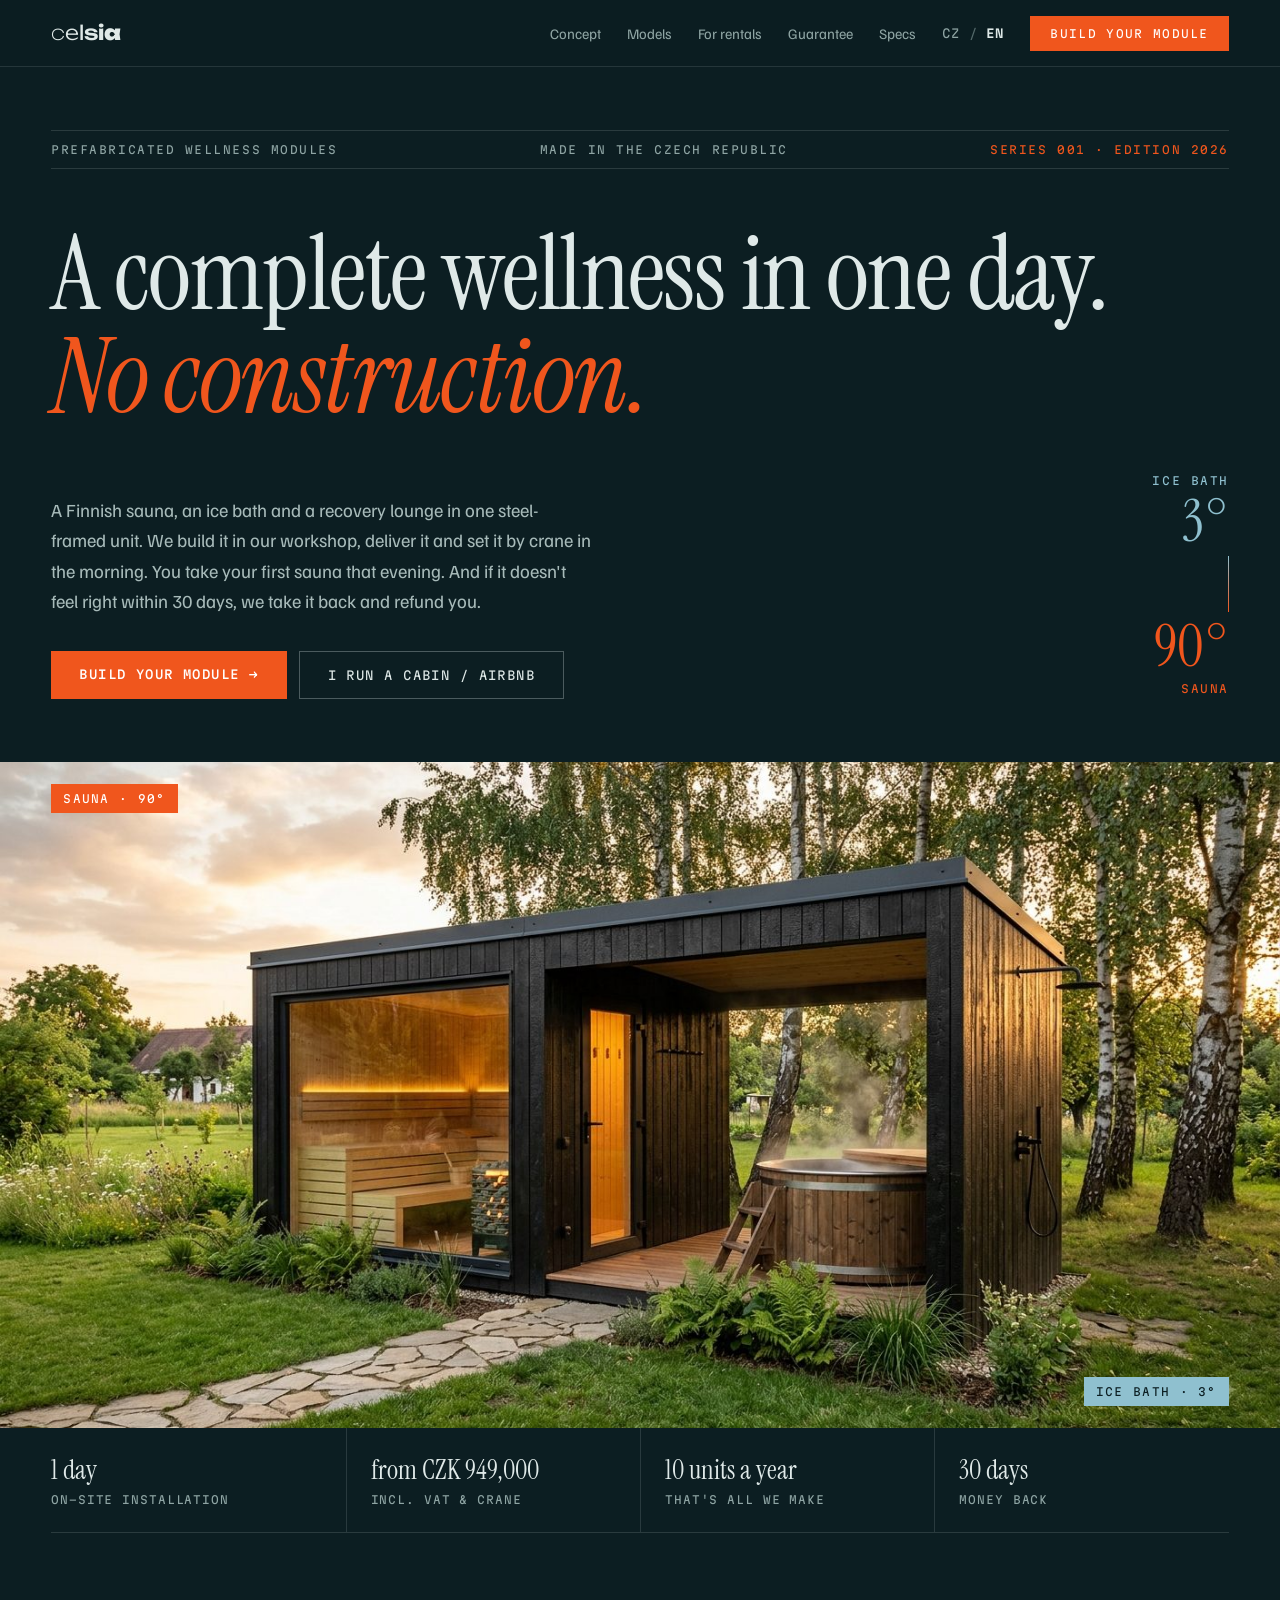
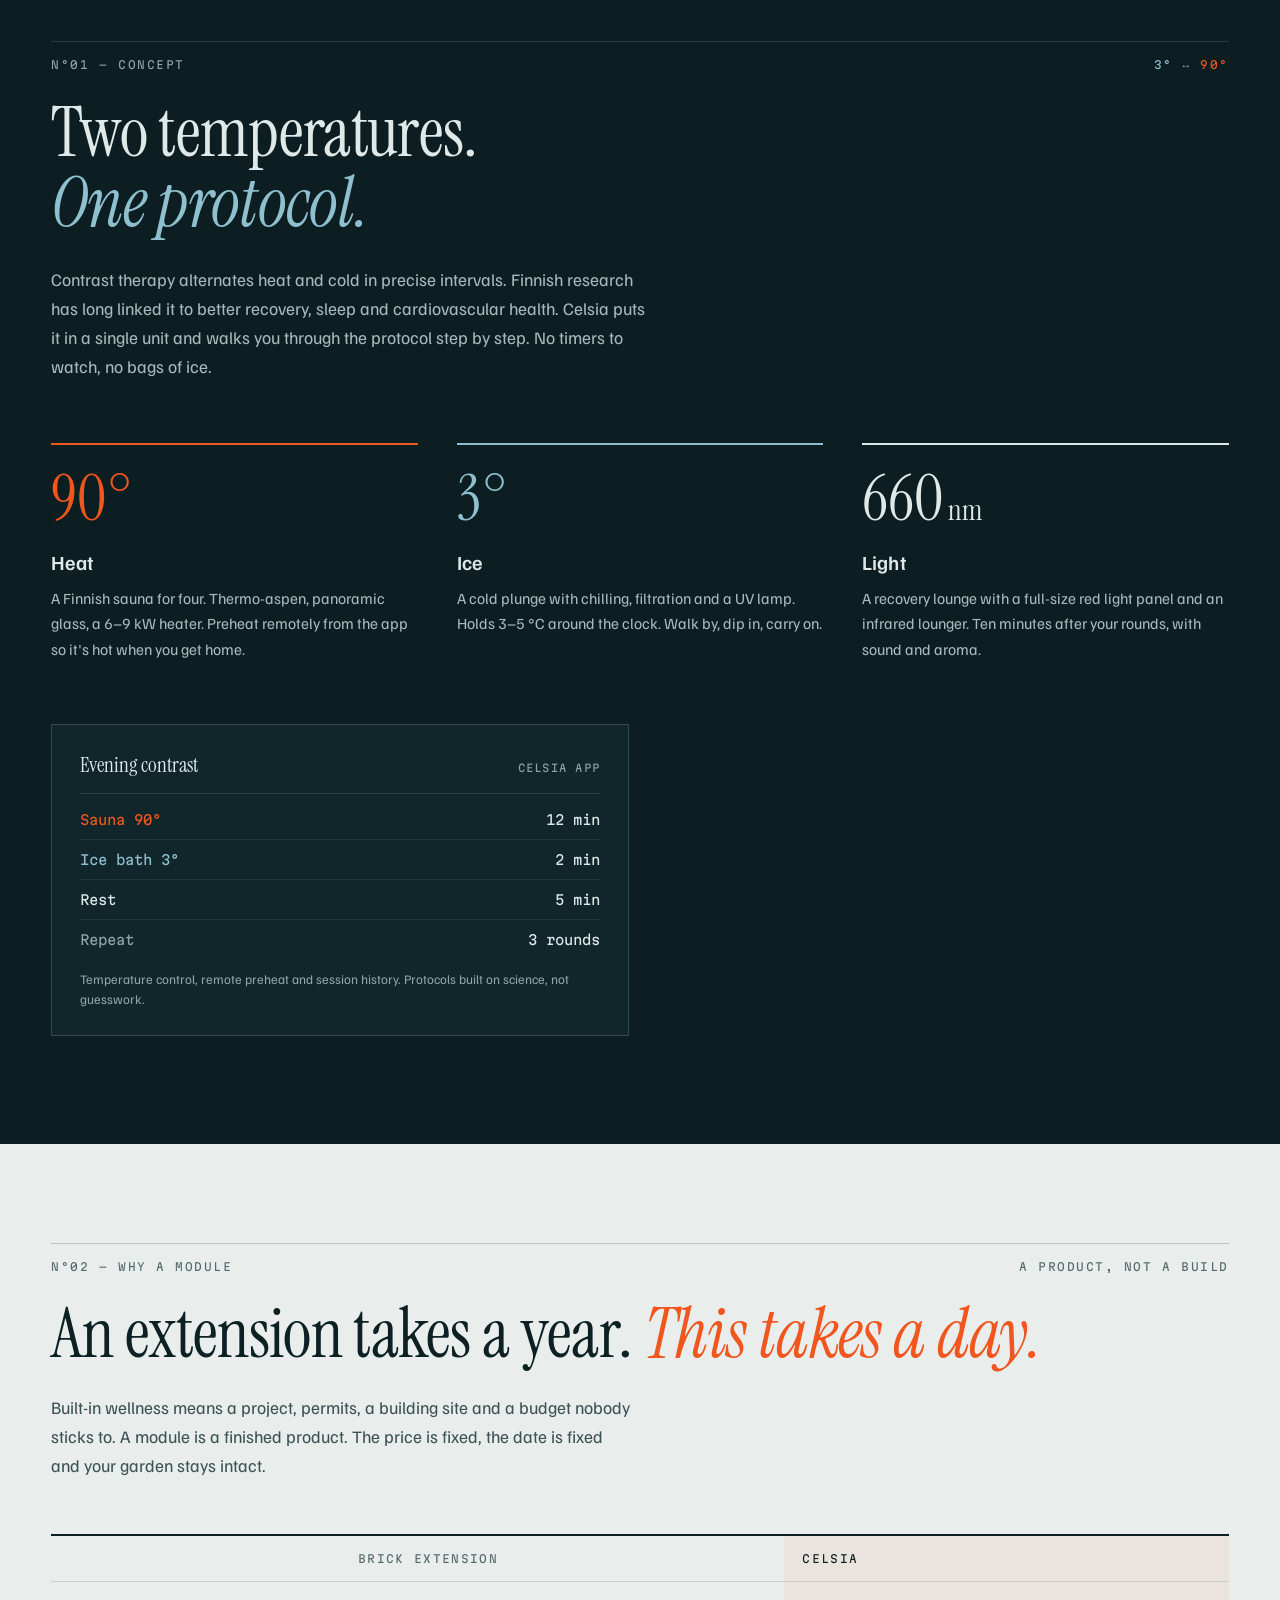
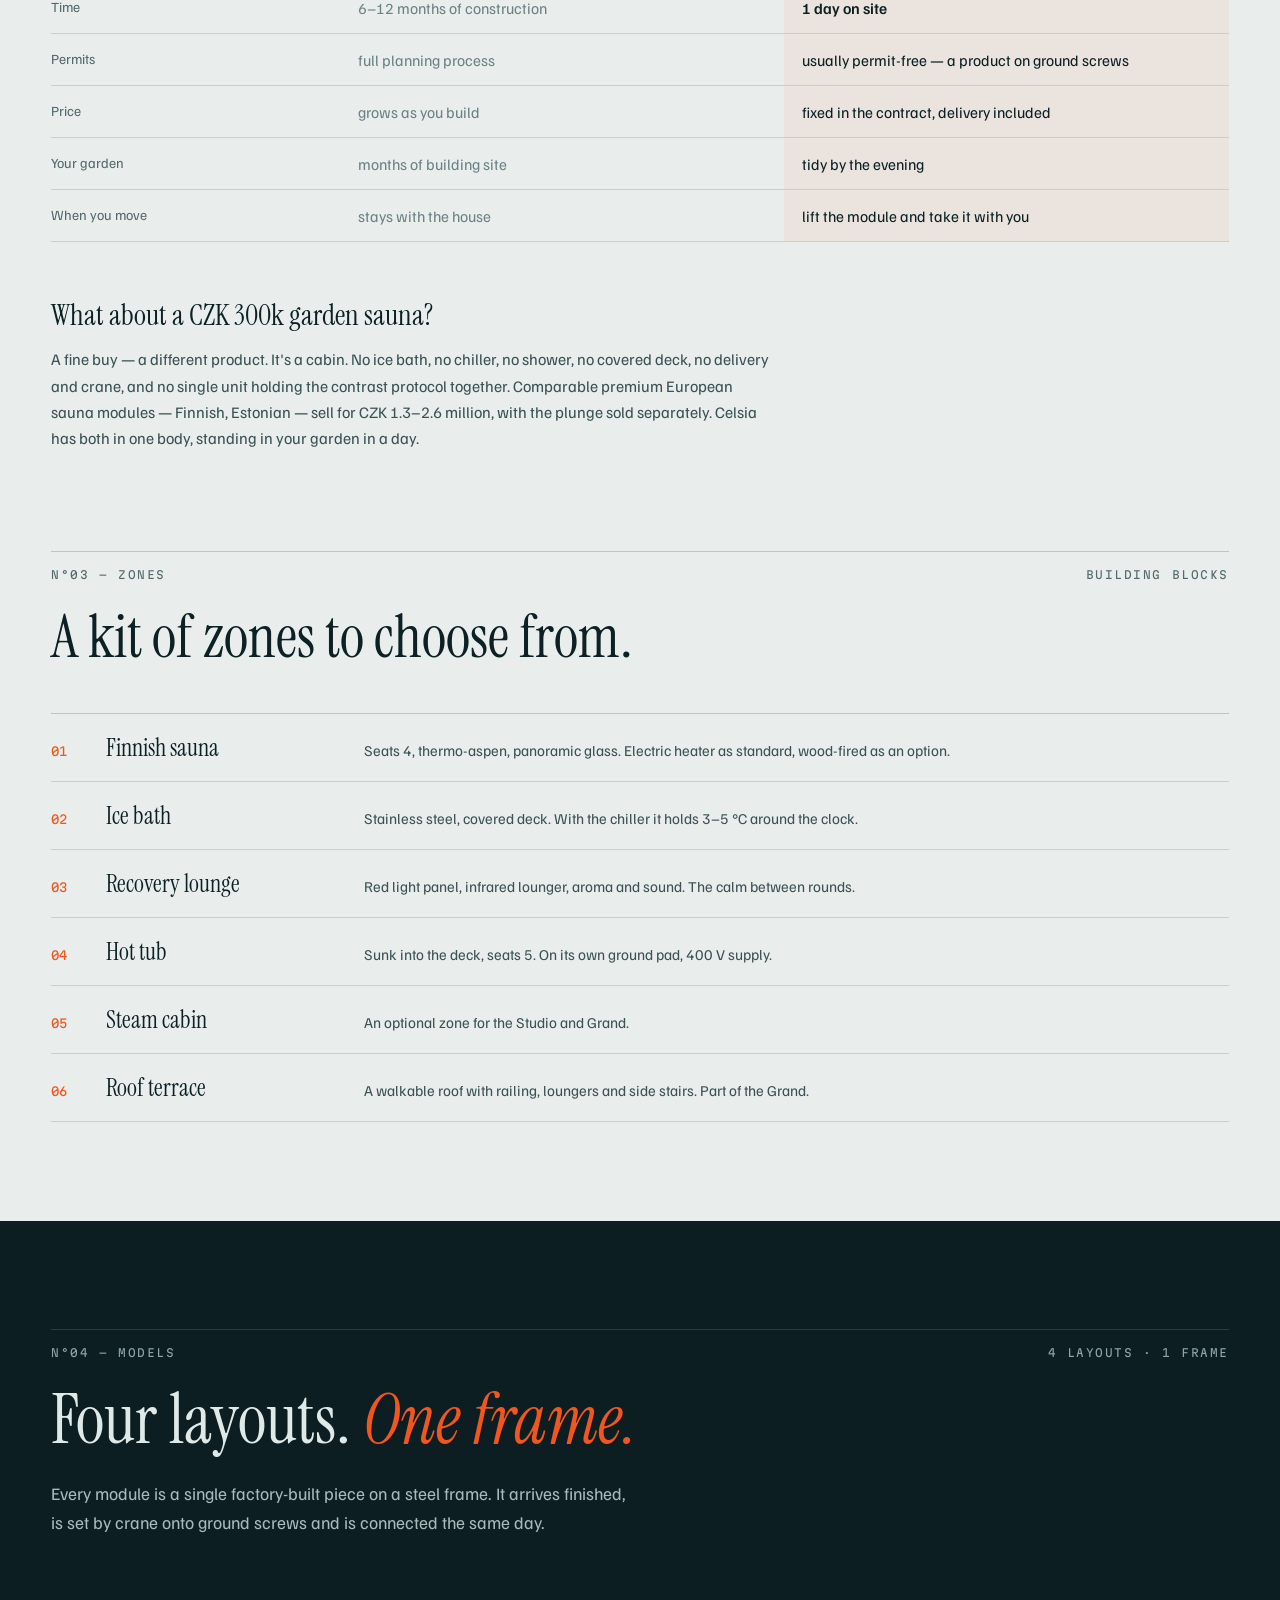
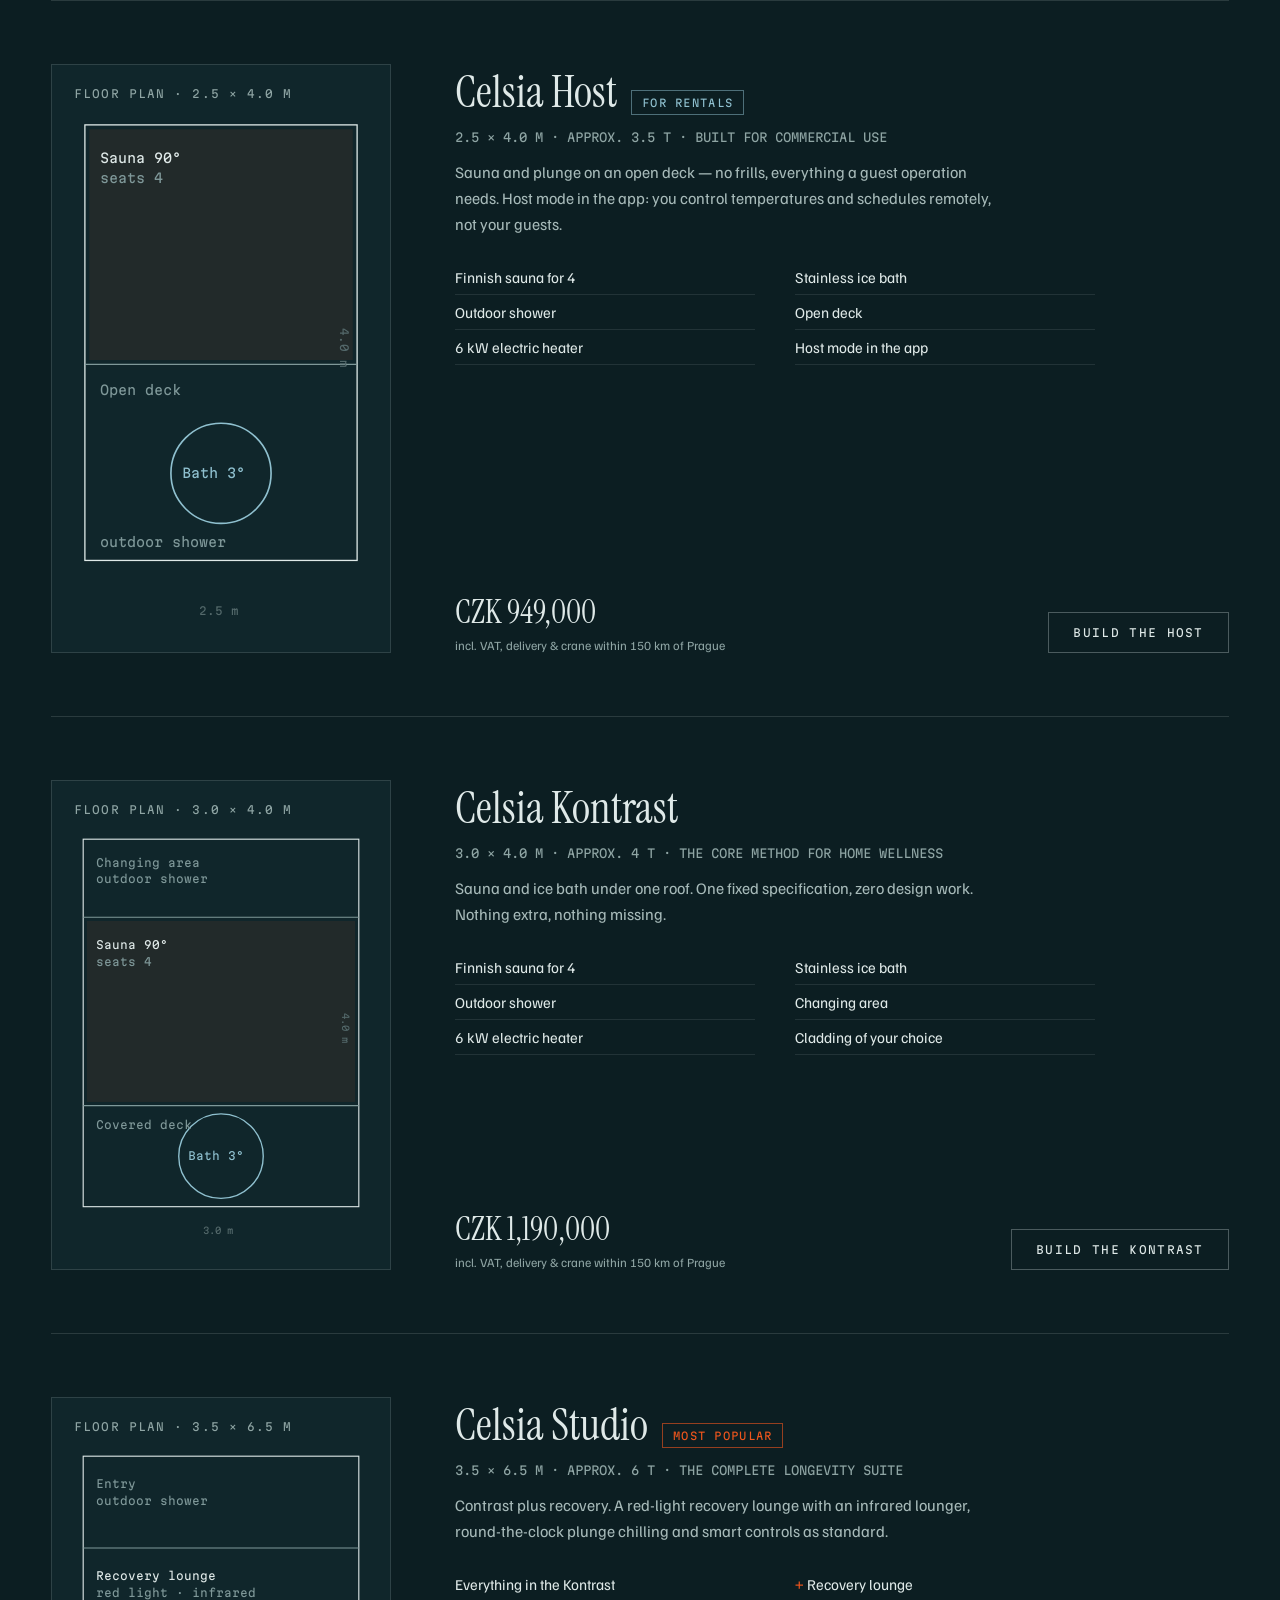
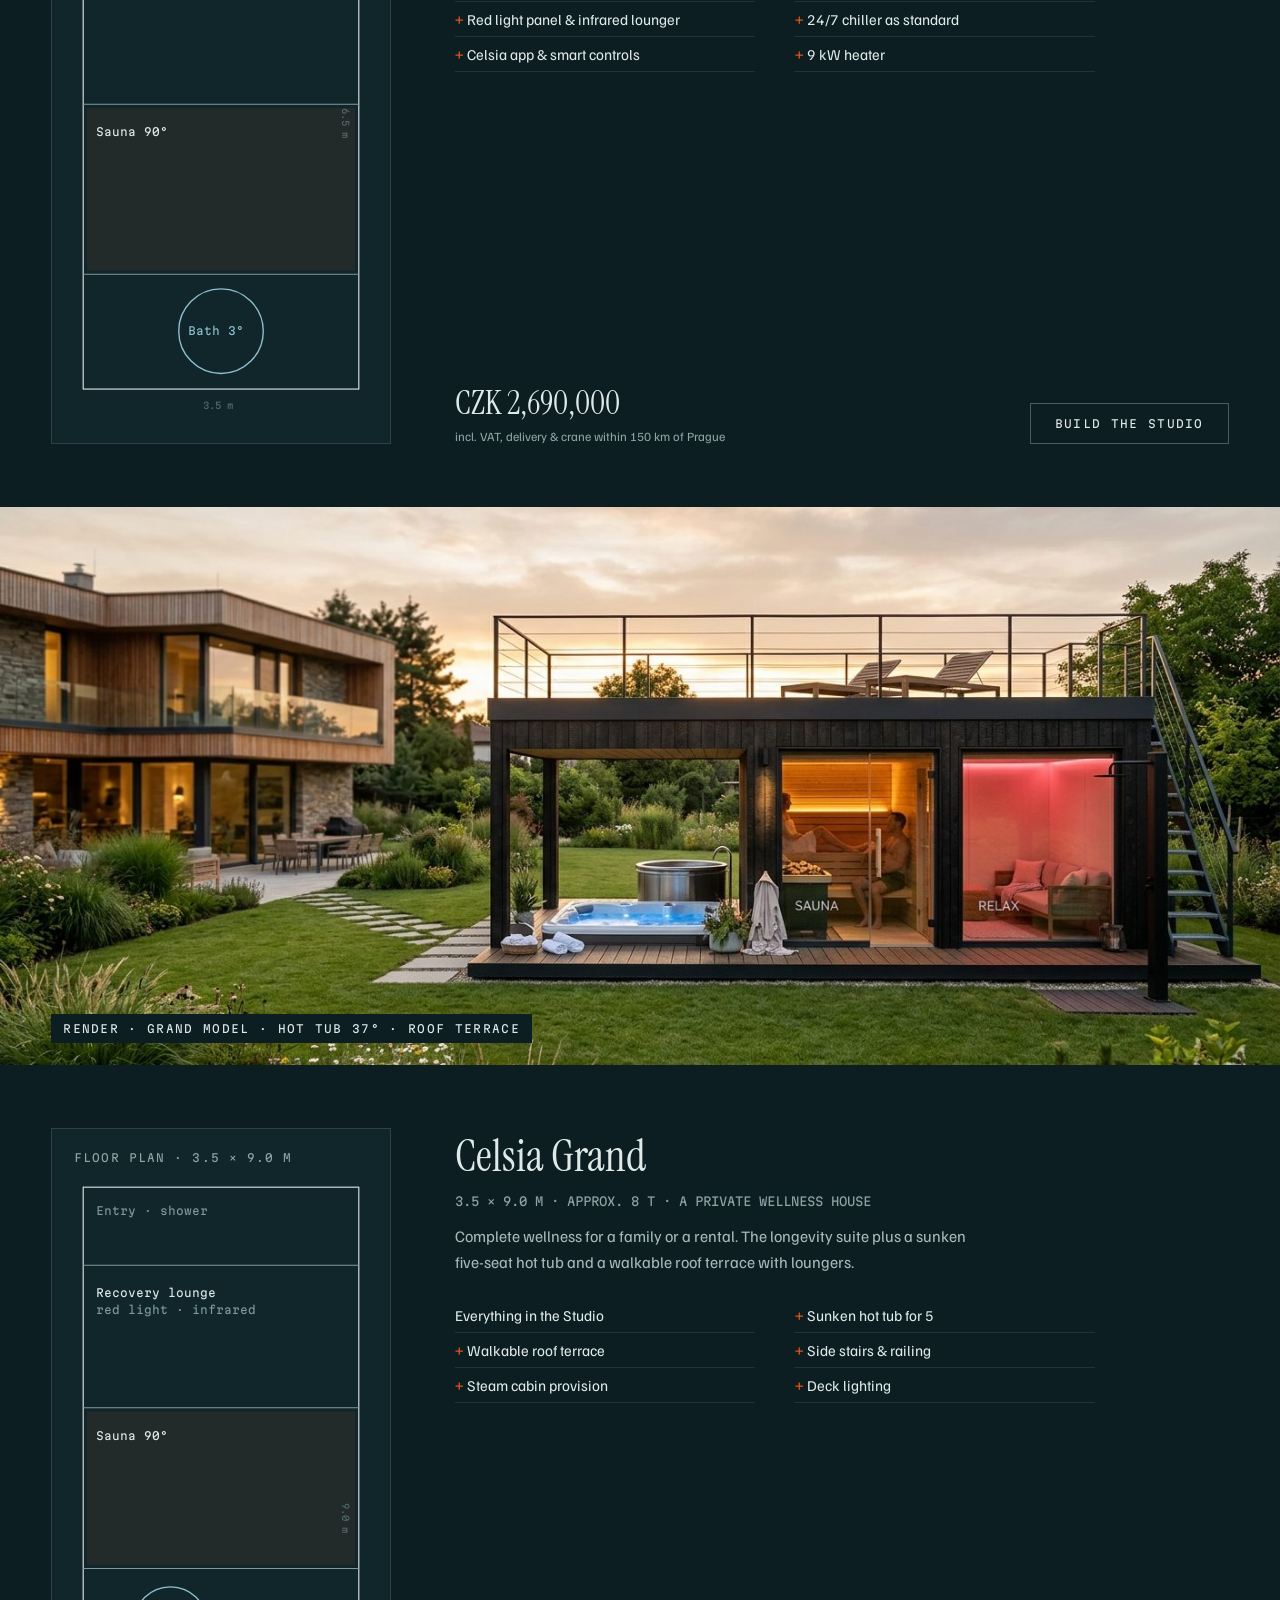
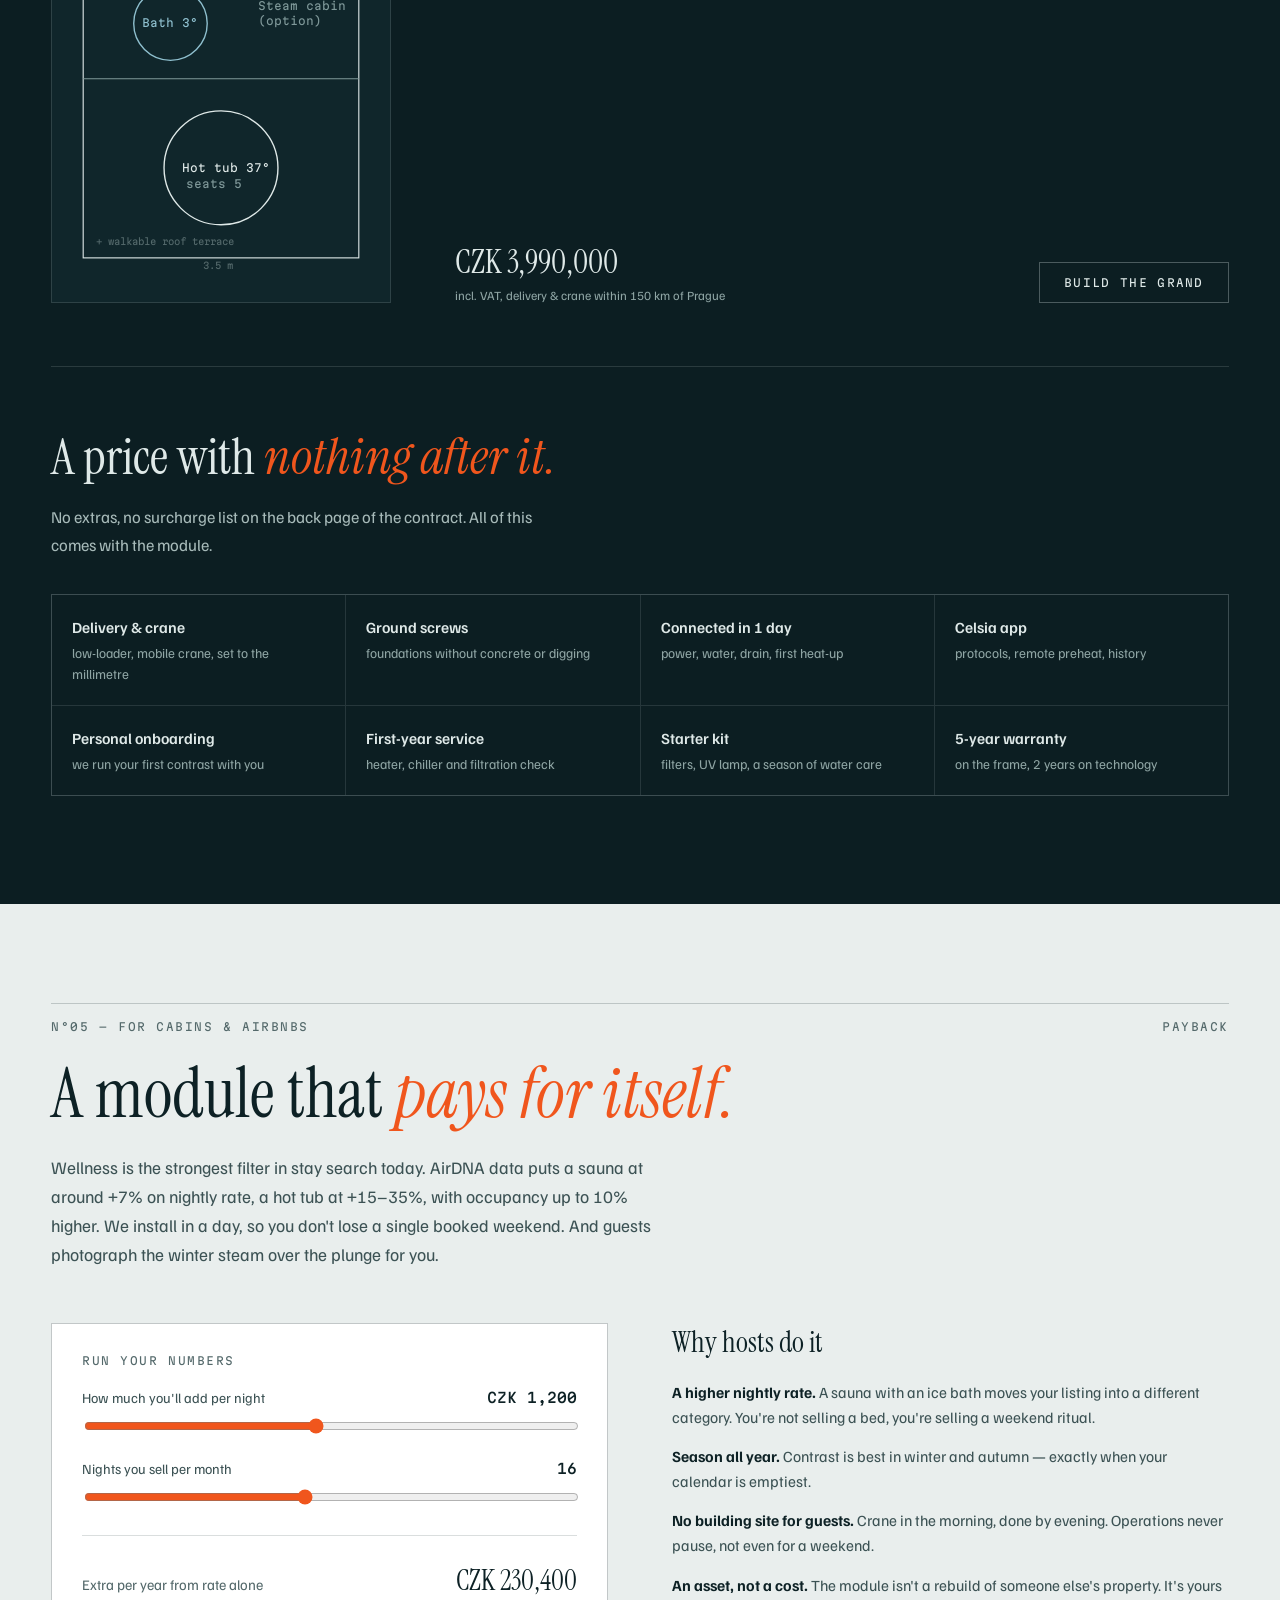
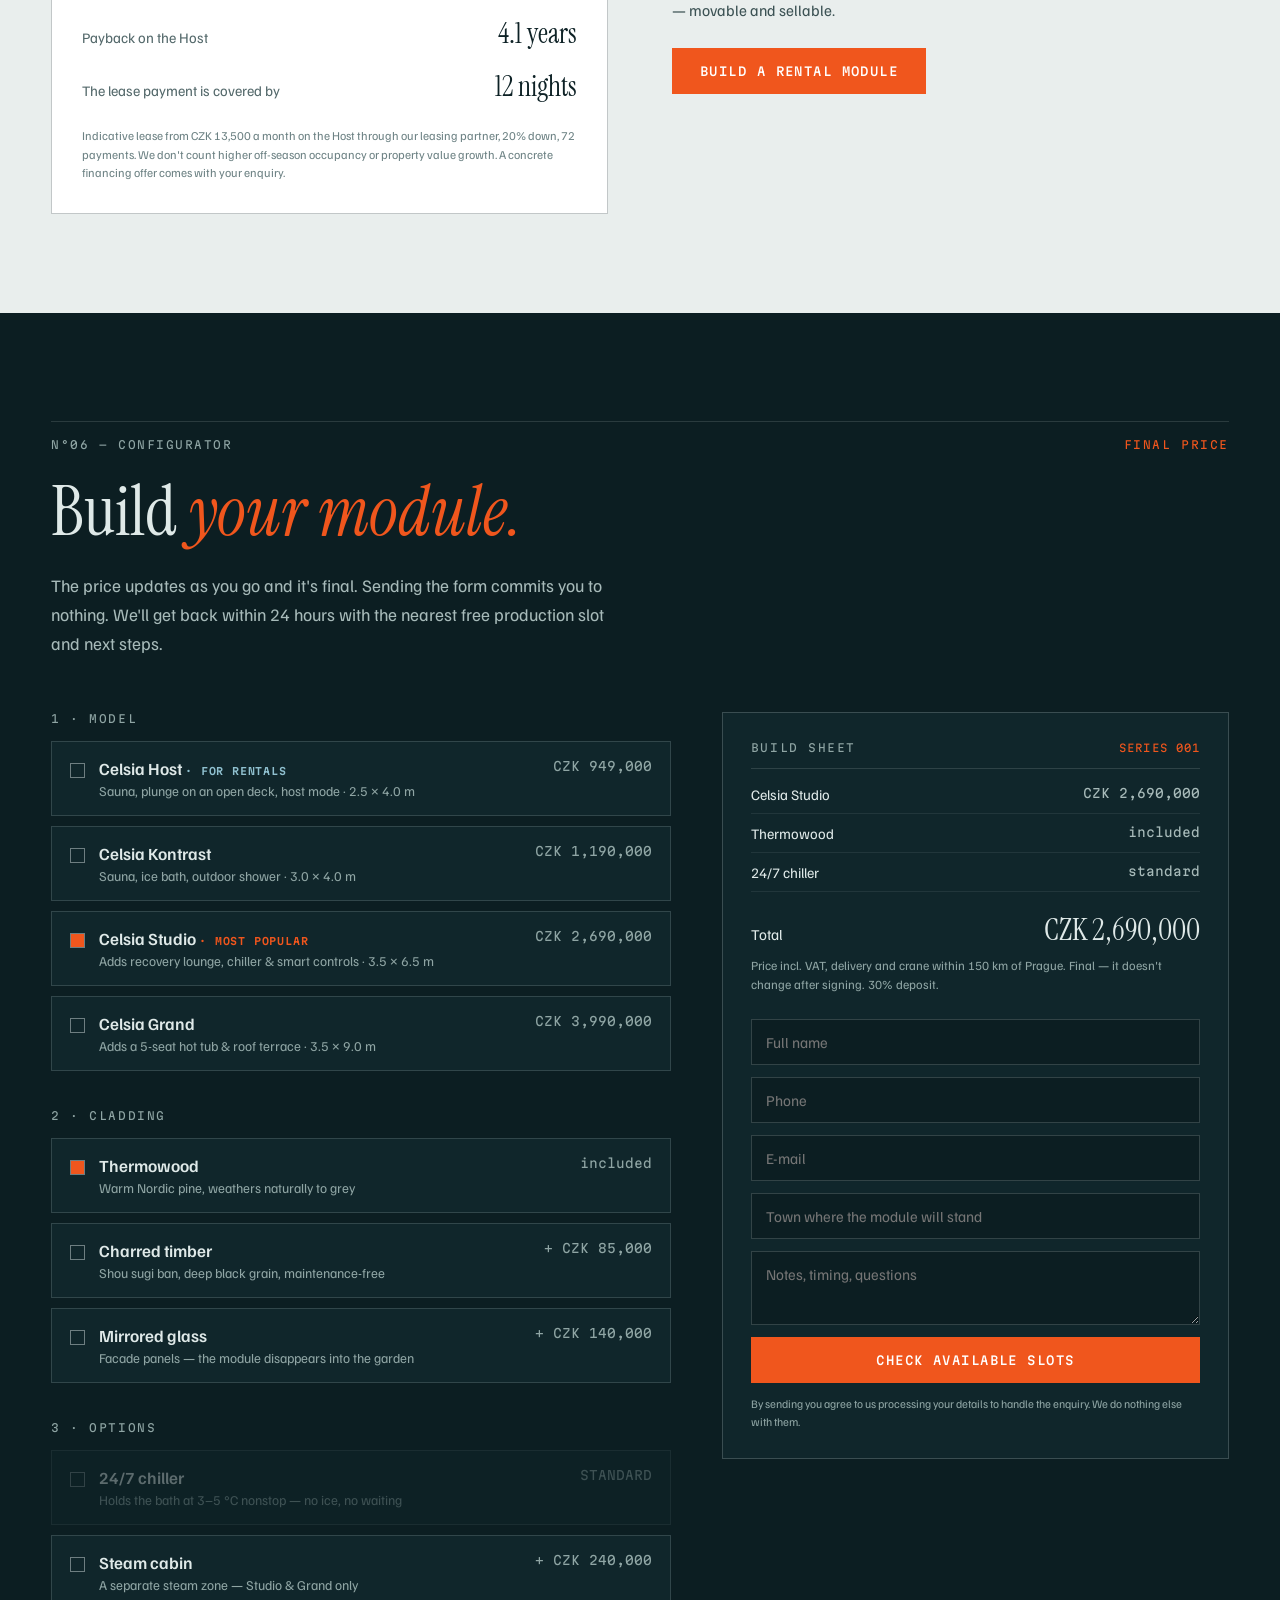
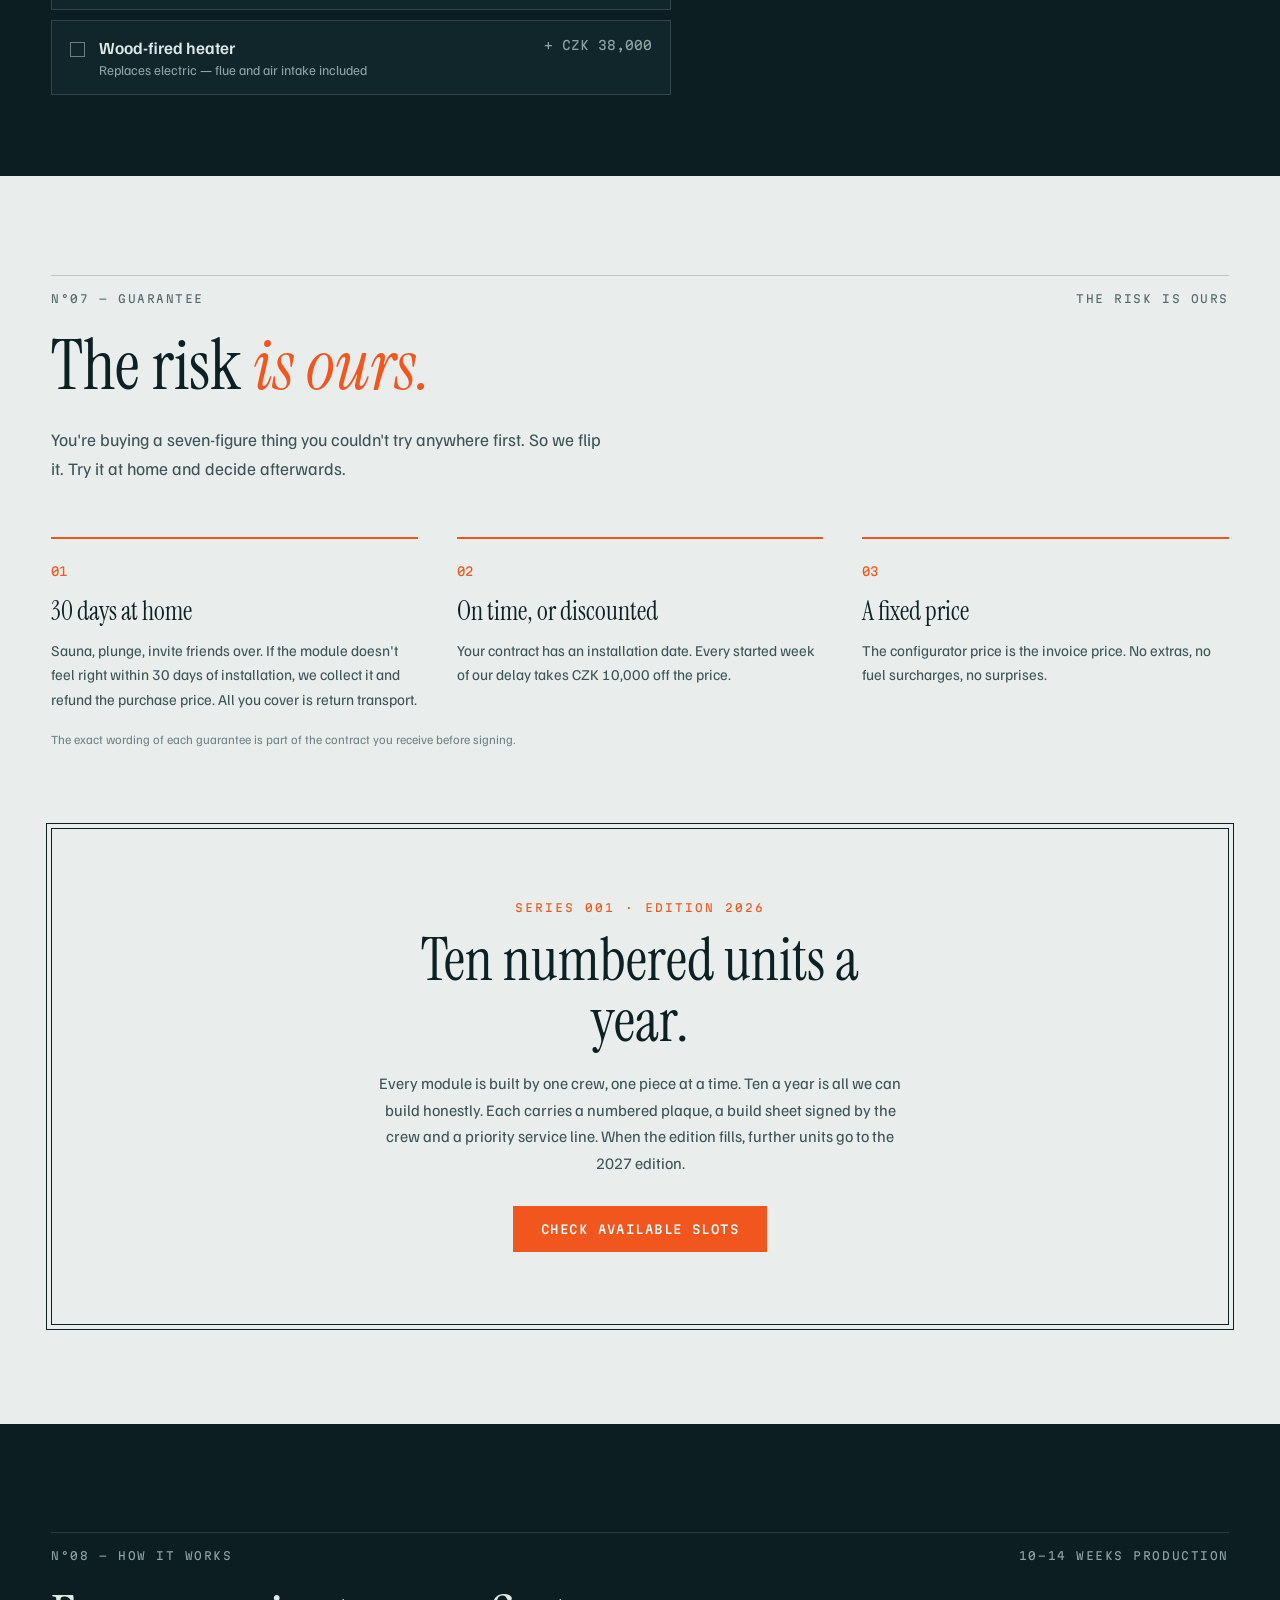
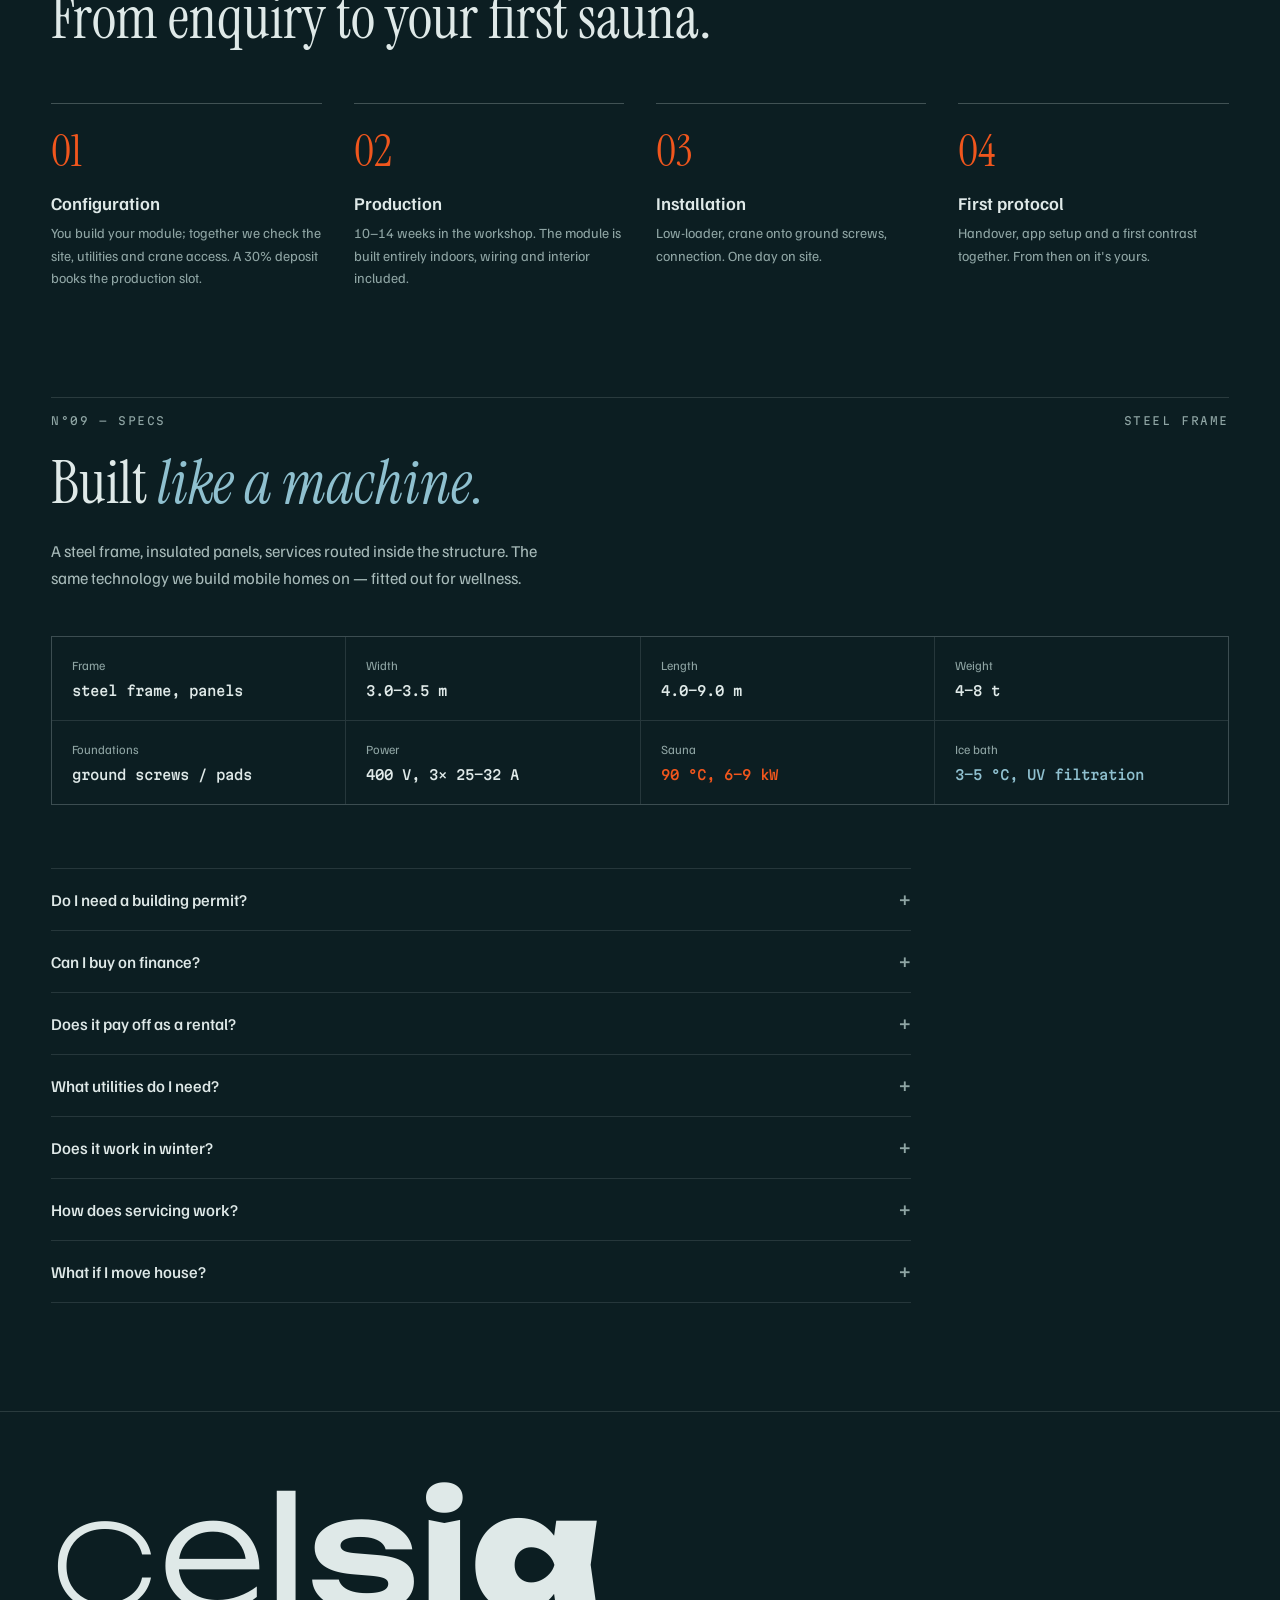
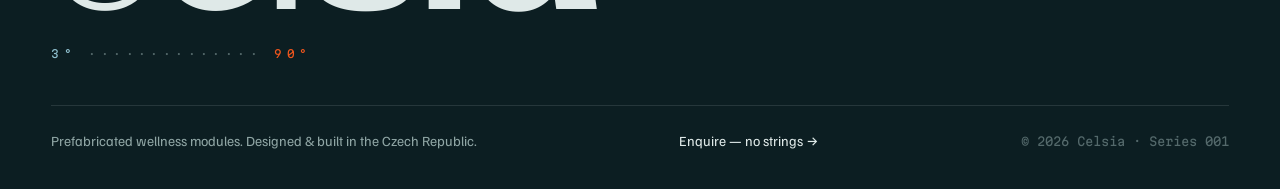
==== commit 4a849662: "nove logo Ohrev: Unbounded wordmark v nav a paticce, favicon, titulky bez stupne" ====
--- a/en.html
+++ b/en.html
@@ -4,21 +4,17 @@
 <head>
 <meta charset="utf-8"/>
 <meta content="width=device-width, initial-scale=1" name="viewport"/>
-<title>CELSIA° — A complete wellness in one day</title>
+<title>Celsia — A complete wellness in one day</title>
 <meta content="Prefabricated wellness modules: Finnish sauna, ice bath and recovery lounge in one unit. Installed in a day, fixed price, 30-day money-back." name="description"/>
 <link href="https://fonts.googleapis.com" rel="preconnect"/>
 <link crossorigin="" href="https://fonts.gstatic.com" rel="preconnect"/>
-<link href="https://fonts.googleapis.com/css2?family=Instrument+Serif:ital@0;1&amp;family=Familjen+Grotesk:ital,wght@0,400..700;1,400..700&amp;family=Martian+Mono:wght@400;500;600&amp;display=swap" rel="stylesheet"/><link href="styles.css" rel="stylesheet"/><link href="https://davidsiwy.github.io/celsia/en.html" rel="canonical"/><link href="https://davidsiwy.github.io/celsia/en.html" hreflang="en" rel="alternate"/><link href="https://davidsiwy.github.io/celsia/" hreflang="cs" rel="alternate"/><link href="https://davidsiwy.github.io/celsia/" hreflang="x-default" rel="alternate"/><meta content="CELSIA° — A complete wellness in one day" property="og:title"/><meta content="Prefabricated wellness modules: Finnish sauna, ice bath and recovery lounge in one unit. Installed in a day, fixed price, 30-day money-back." property="og:description"/><meta content="website" property="og:type"/><meta content="https://davidsiwy.github.io/celsia/en.html" property="og:url"/><meta content="https://davidsiwy.github.io/celsia/img/hero-kontrast.jpg" property="og:image"/><meta content="en_US" property="og:locale"/>
-
+<link href="https://fonts.googleapis.com/css2?family=Instrument+Serif:ital@0;1&amp;family=Familjen+Grotesk:ital,wght@0,400..700;1,400..700&amp;family=Martian+Mono:wght@400;500;600&amp;family=Unbounded:wght@200..900&amp;display=swap" rel="stylesheet"/><link href="favicon.svg" rel="icon" type="image/svg+xml"/><link href="styles.css" rel="stylesheet"/><link href="https://davidsiwy.github.io/celsia/en.html" rel="canonical"/><link href="https://davidsiwy.github.io/celsia/en.html" hreflang="en" rel="alternate"/><link href="https://davidsiwy.github.io/celsia/" hreflang="cs" rel="alternate"/><link href="https://davidsiwy.github.io/celsia/" hreflang="x-default" rel="alternate"/><meta content="Celsia — A complete wellness in one day" property="og:title"/><meta content="Prefabricated wellness modules: Finnish sauna, ice bath and recovery lounge in one unit. Installed in a day, fixed price, 30-day money-back." property="og:description"/><meta content="website" property="og:type"/><meta content="https://davidsiwy.github.io/celsia/en.html" property="og:url"/><meta content="https://davidsiwy.github.io/celsia/img/hero-kontrast.jpg" property="og:image"/><meta content="en_US" property="og:locale"/>
 </head>
 <body>
 <div>
 <header class="c1">
 <div class="c2">
-<a class="c3" href="#top">
-<svg aria-hidden="true" height="17" viewbox="0 0 24 24" width="17"><path d="M12 2a10 10 0 0 0 0 20Z" fill="#8fc0cf"></path><path d="M12 2a10 10 0 0 1 0 20Z" fill="#f0561d"></path></svg>
-<span class="c4">CELSIA</span>
-</a>
+<a aria-label="Celsia" class="c3" href="#top"><span aria-hidden="true" class="logo-word"><span class="w200">c</span><span class="w280">e</span><span class="w380">l</span><span class="w520">s</span><span class="w700">i</span><span class="w900">a</span></span></a>
 <nav class="c5">
 <a class="c6 h1 nav-link" href="#koncept">Concept</a>
 <a class="c6 h1 nav-link" href="#modely">Models</a>
@@ -588,7 +584,7 @@
 </section>
 <footer class="c192">
 <div class="c12">
-<div class="c193 footer-word">CELSIA<span class="c14">°</span></div>
+<div aria-label="Celsia" class="footer-logo" role="img"><span aria-hidden="true"><span class="w200">c</span><span class="w280">e</span><span class="w380">l</span><span class="w520">s</span><span class="w700">i</span><span class="w900">a</span></span></div><p aria-hidden="true" class="temp-scale"><span class="ts-ice">3°</span> ·············· <span class="ts-ember">90°</span></p>
 <div class="c194">
 <p class="c195">Prefabricated wellness modules. Designed &amp; built in the Czech Republic.</p>
 <a class="c196" href="#konfigurator">Enquire — no strings →</a>
--- a/styles.css
+++ b/styles.css
@@ -250,3 +250,9 @@
 /* radky souhrnu (generuje script.js) */
 .sumrow{display:flex;justify-content:space-between;gap:16px;padding:10px 0;border-bottom:1px solid rgba(223,233,232,.08);font-size:14.5px}
 .sumprice{font-family:'Martian Mono',monospace;font-size:12.5px;white-space:nowrap;color:var(--body)}
+/* logo Ohrev: Unbounded, vahy po literach 200 az 900 */
+.logo-word{font-family:'Unbounded',sans-serif;font-size:20px;line-height:1;color:var(--ink);display:inline-flex}
+.w200{font-weight:200}.w280{font-weight:280}.w380{font-weight:380}.w520{font-weight:520}.w700{font-weight:700}.w900{font-weight:900}
+.footer-logo{font-family:'Unbounded',sans-serif;font-size:clamp(52px,12vw,180px);line-height:1;letter-spacing:.01em;white-space:nowrap;color:var(--ink)}
+.temp-scale{margin:18px 0 0;font-family:'Martian Mono',monospace;font-size:11px;letter-spacing:.4em;color:var(--faint)}
+.ts-ice{color:var(--ice)}.ts-ember{color:var(--orange)}
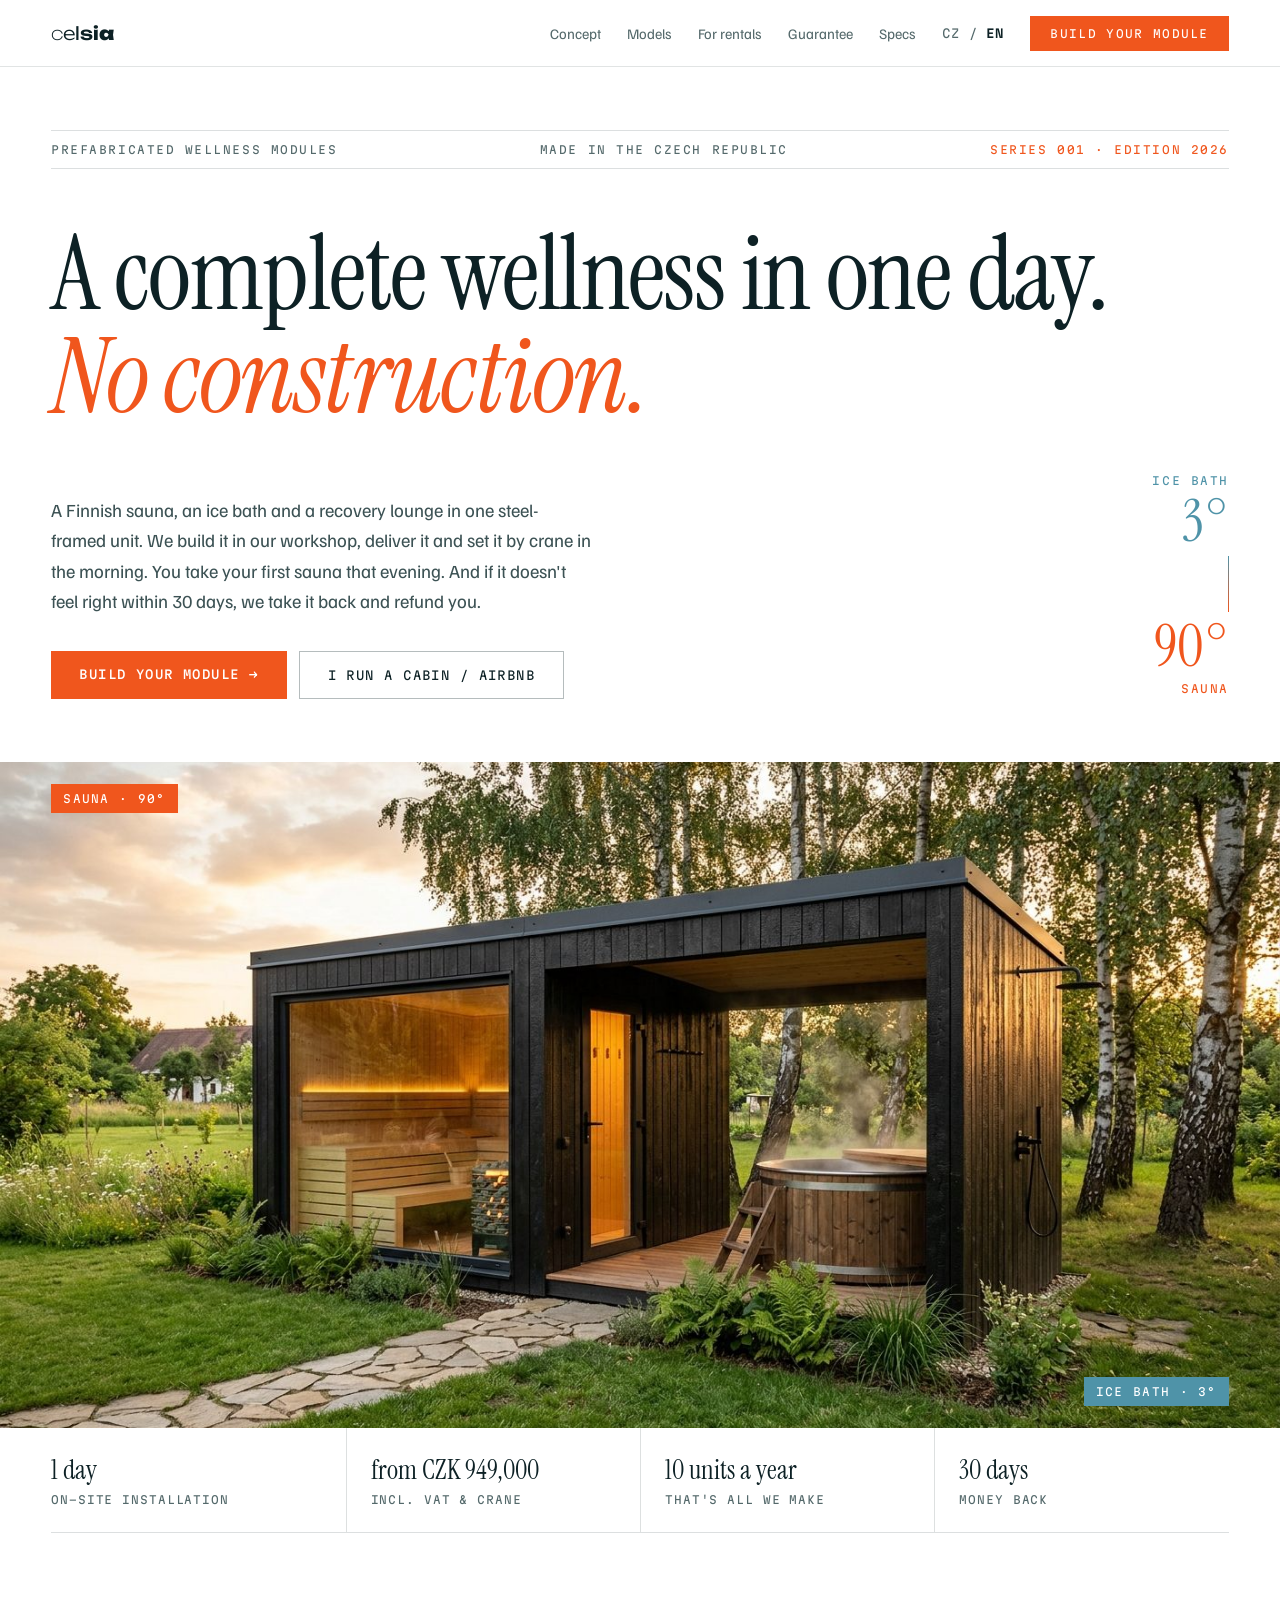
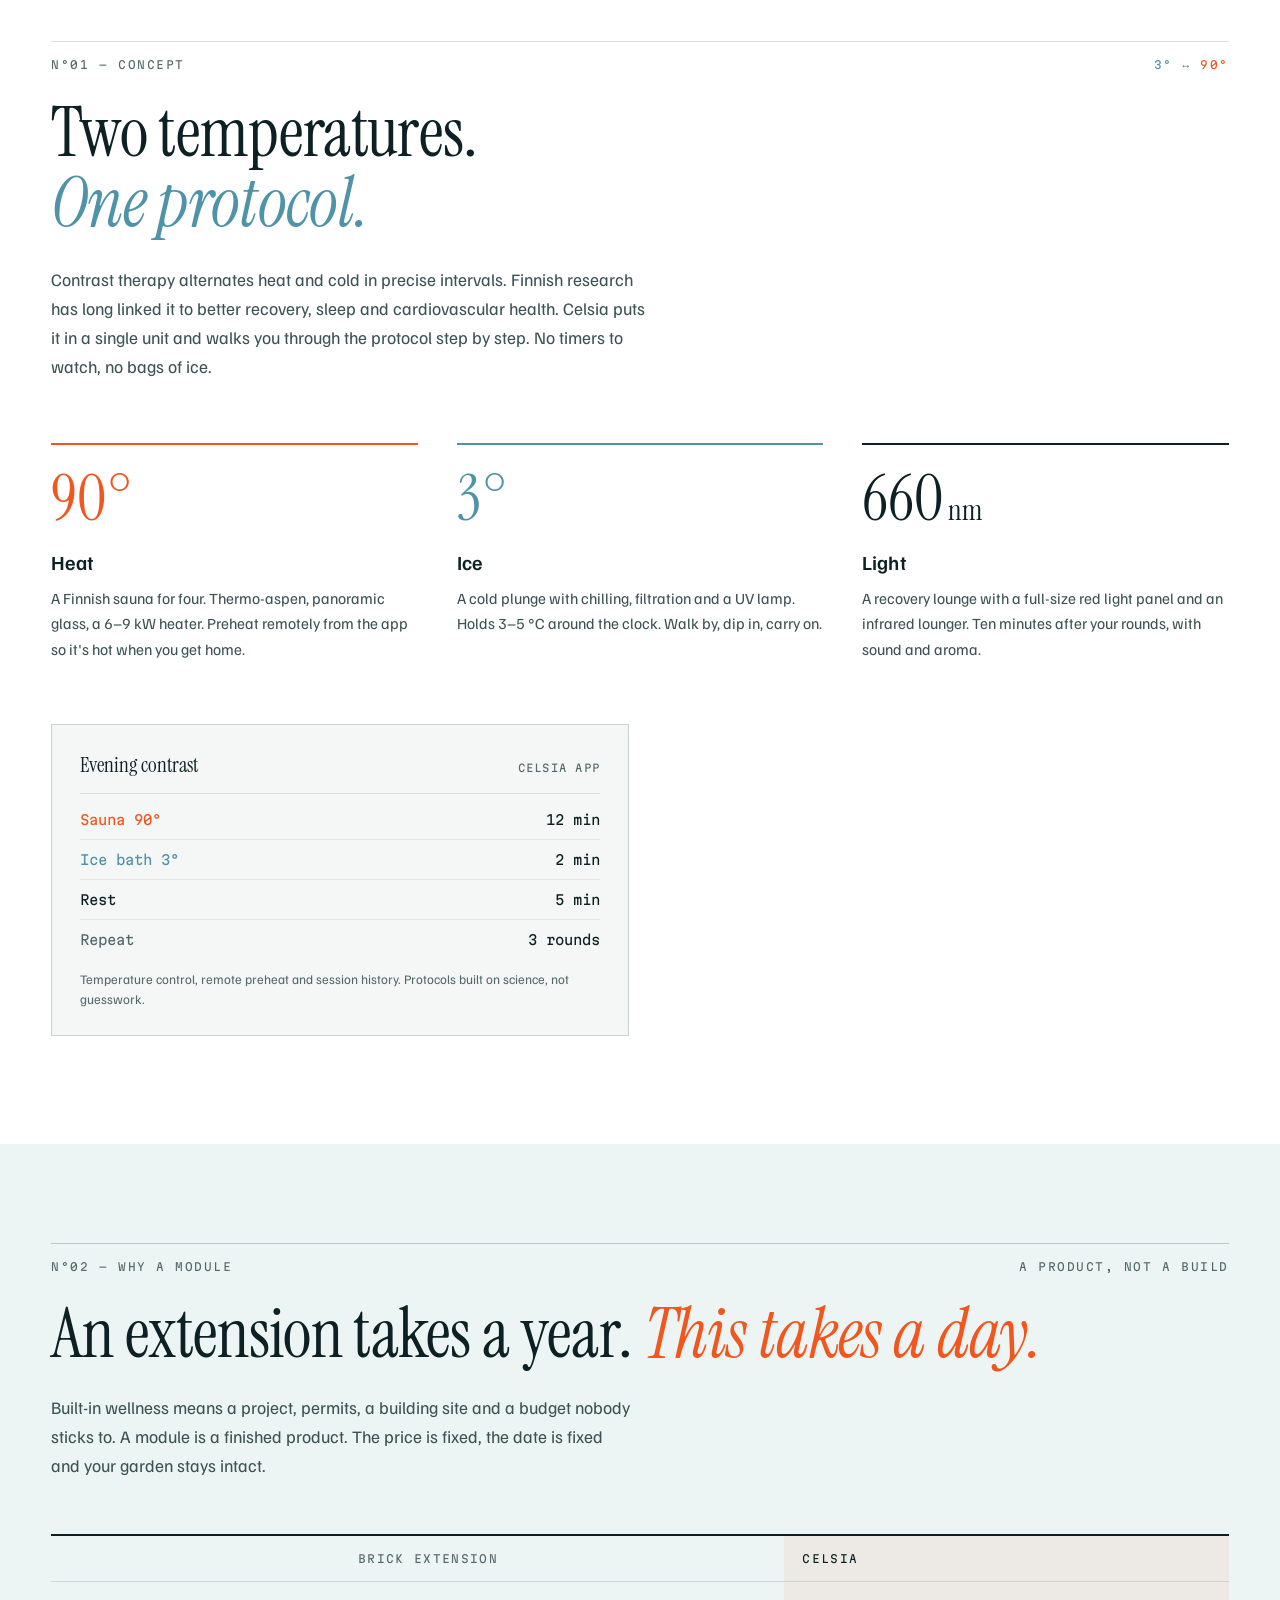
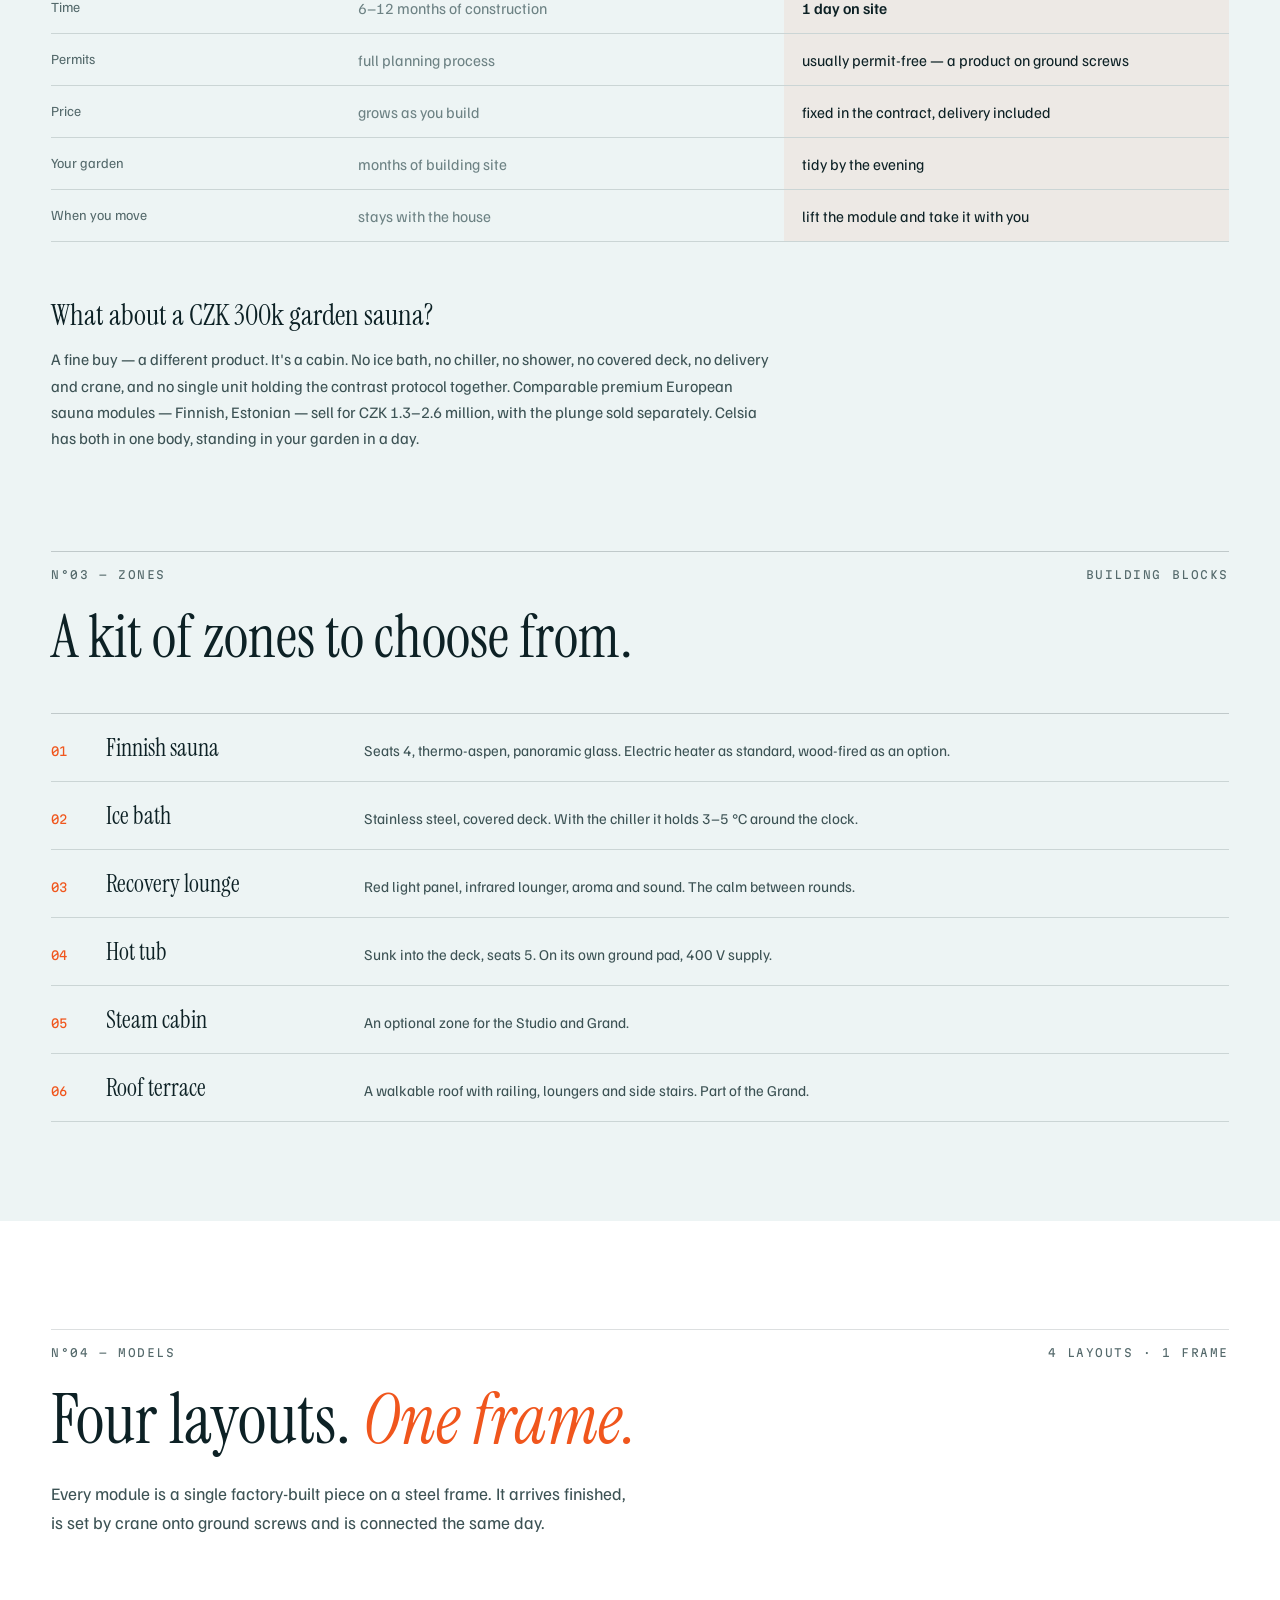
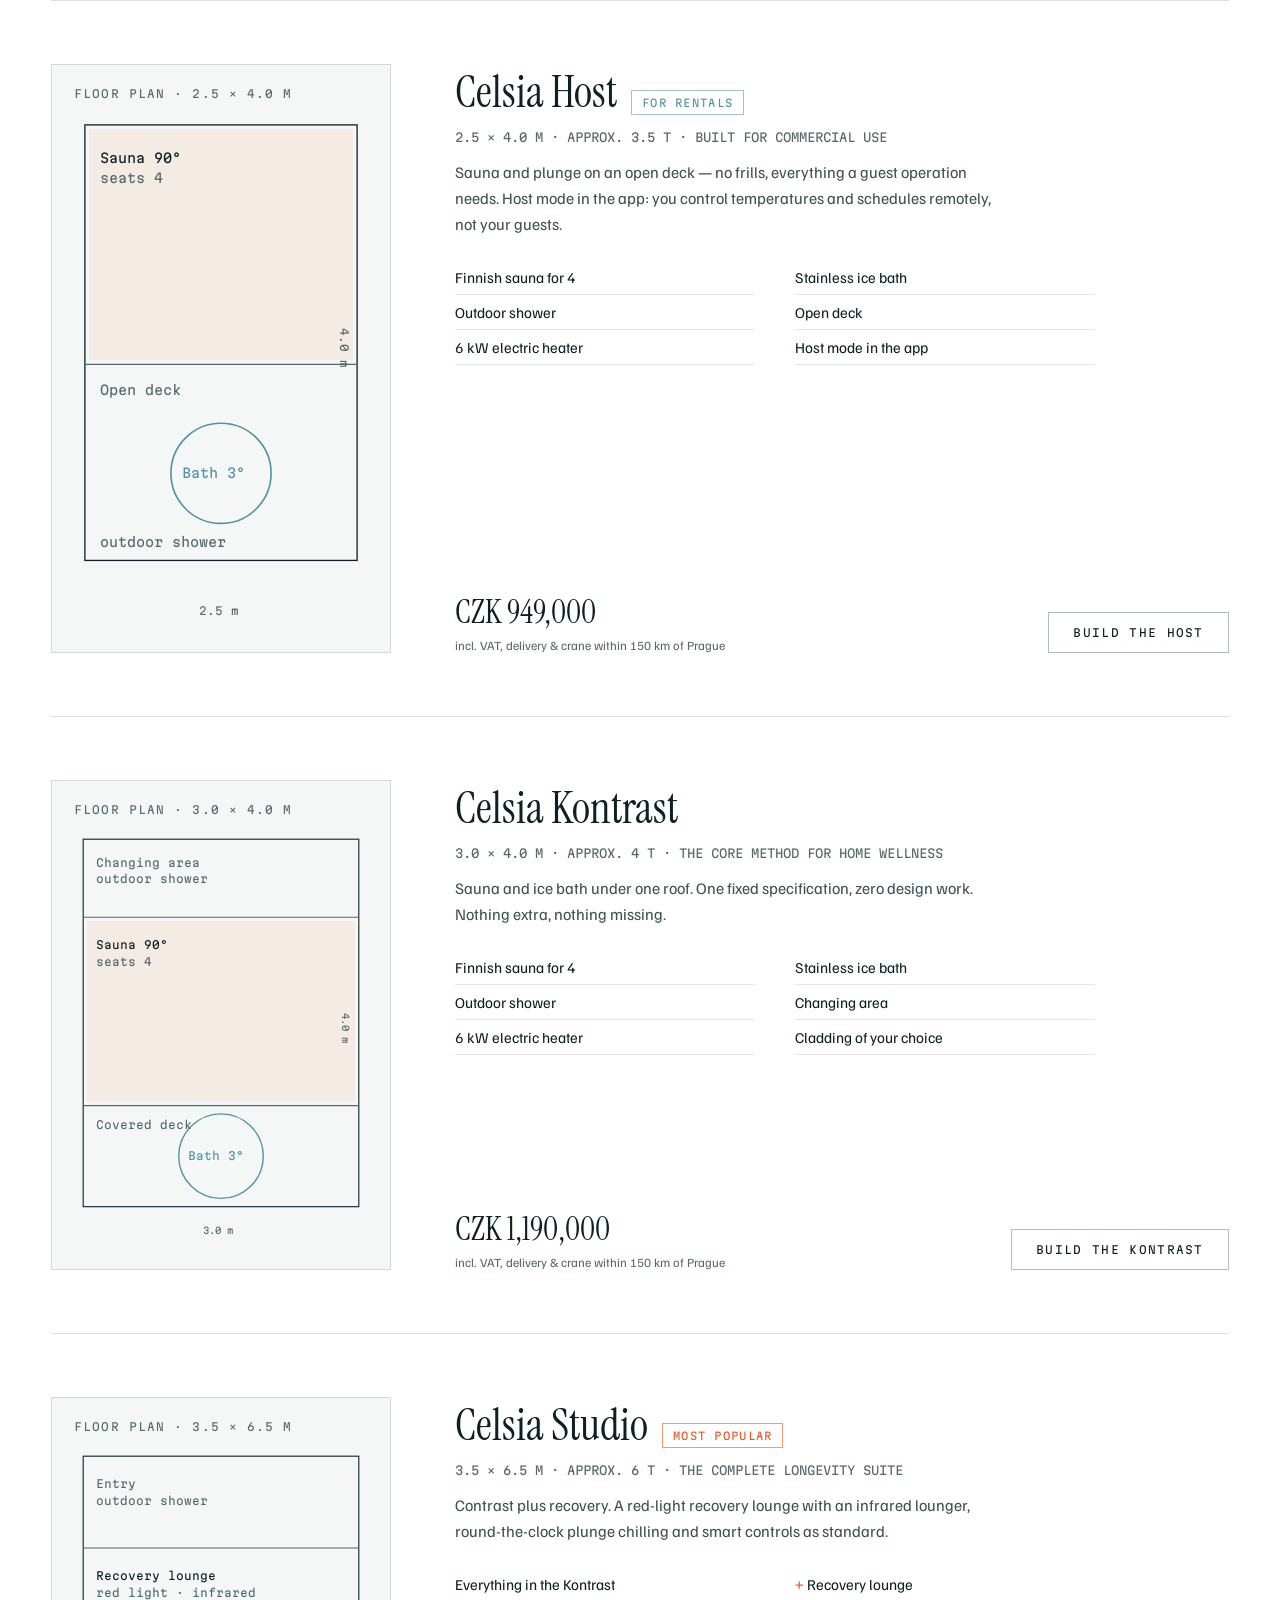
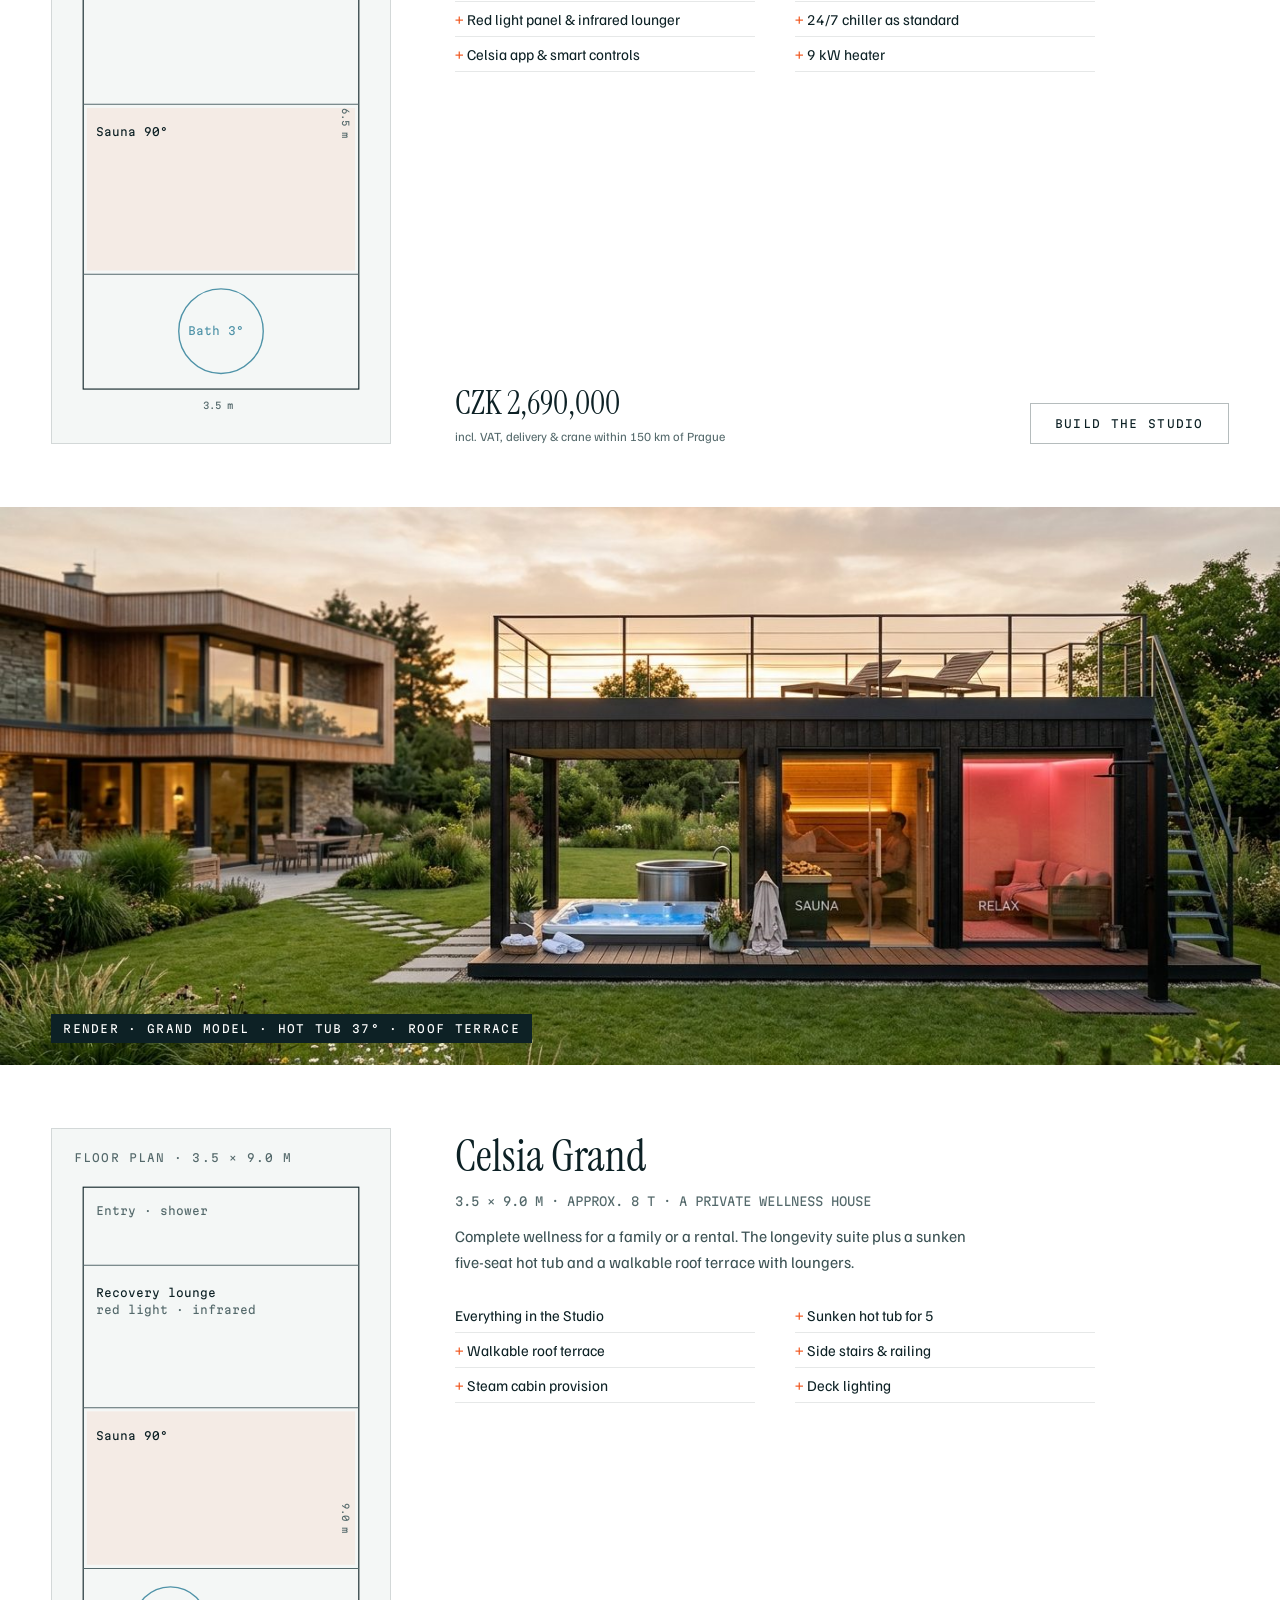
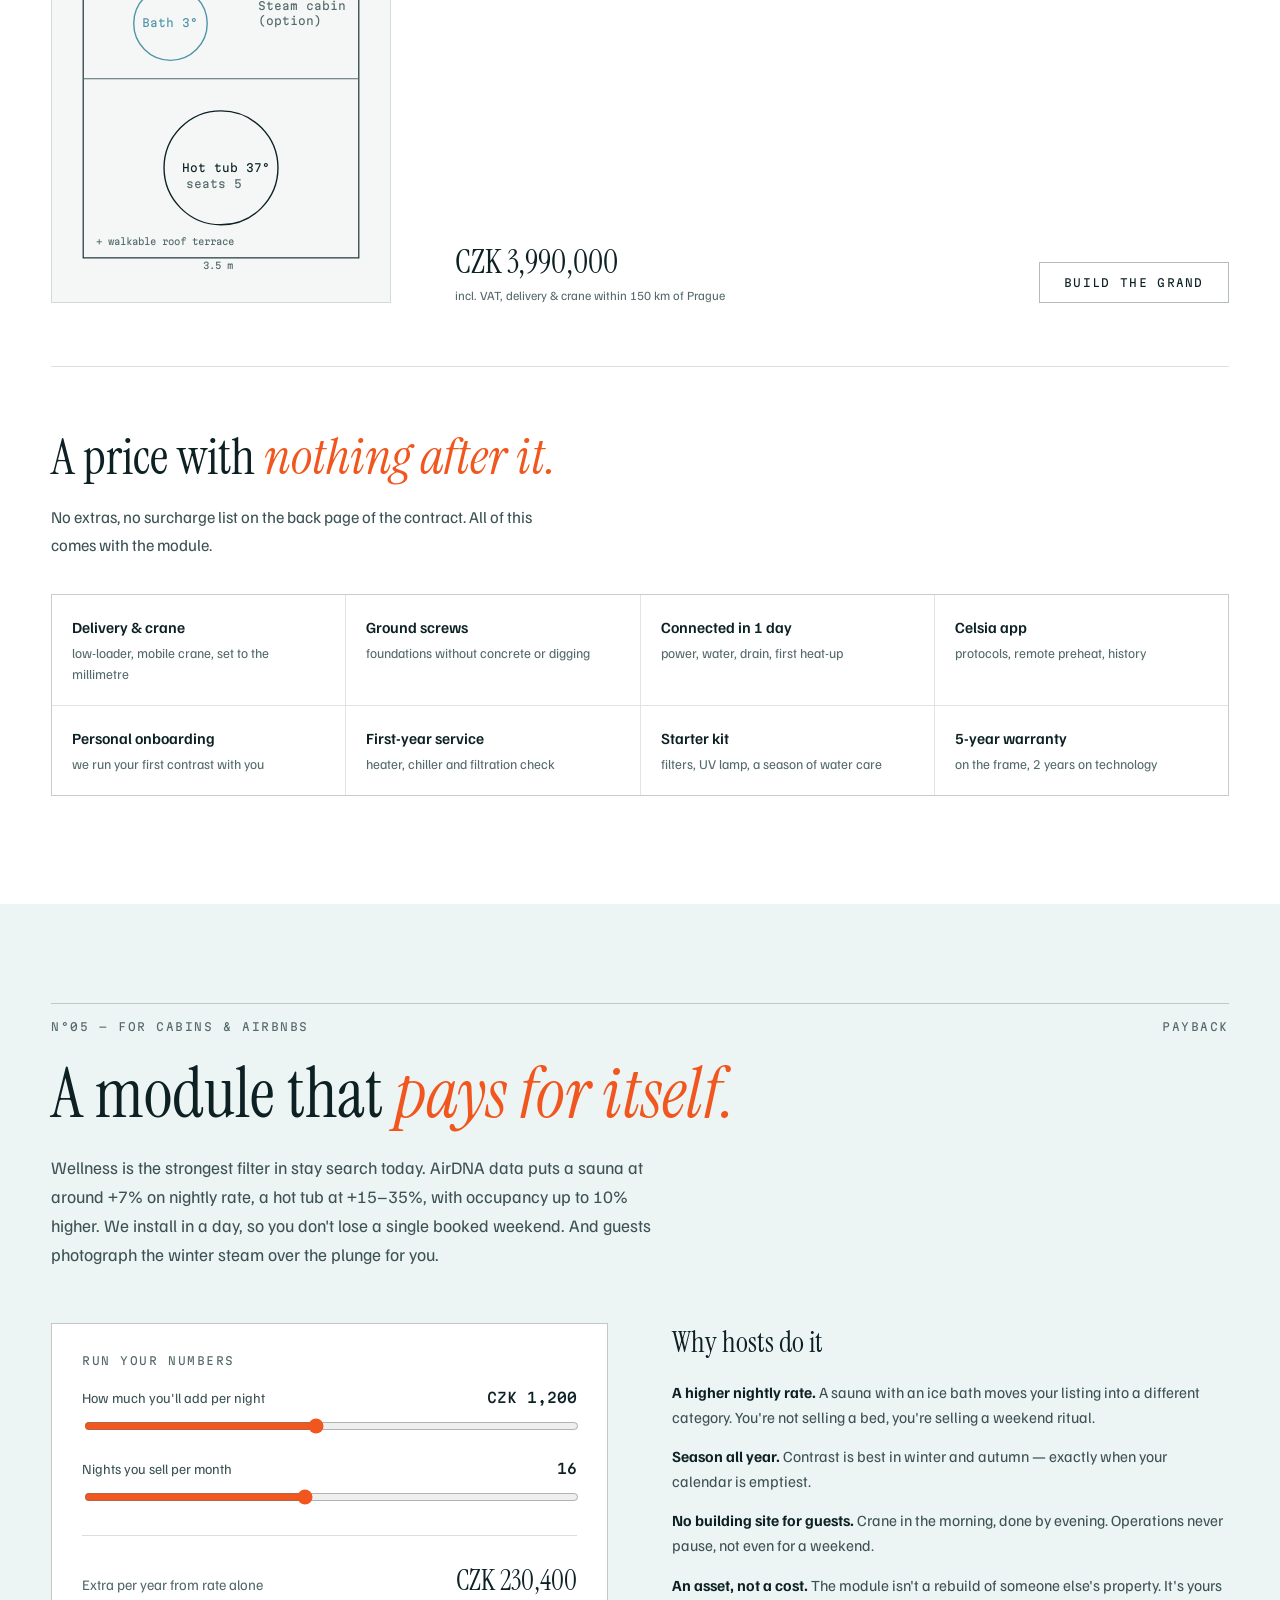
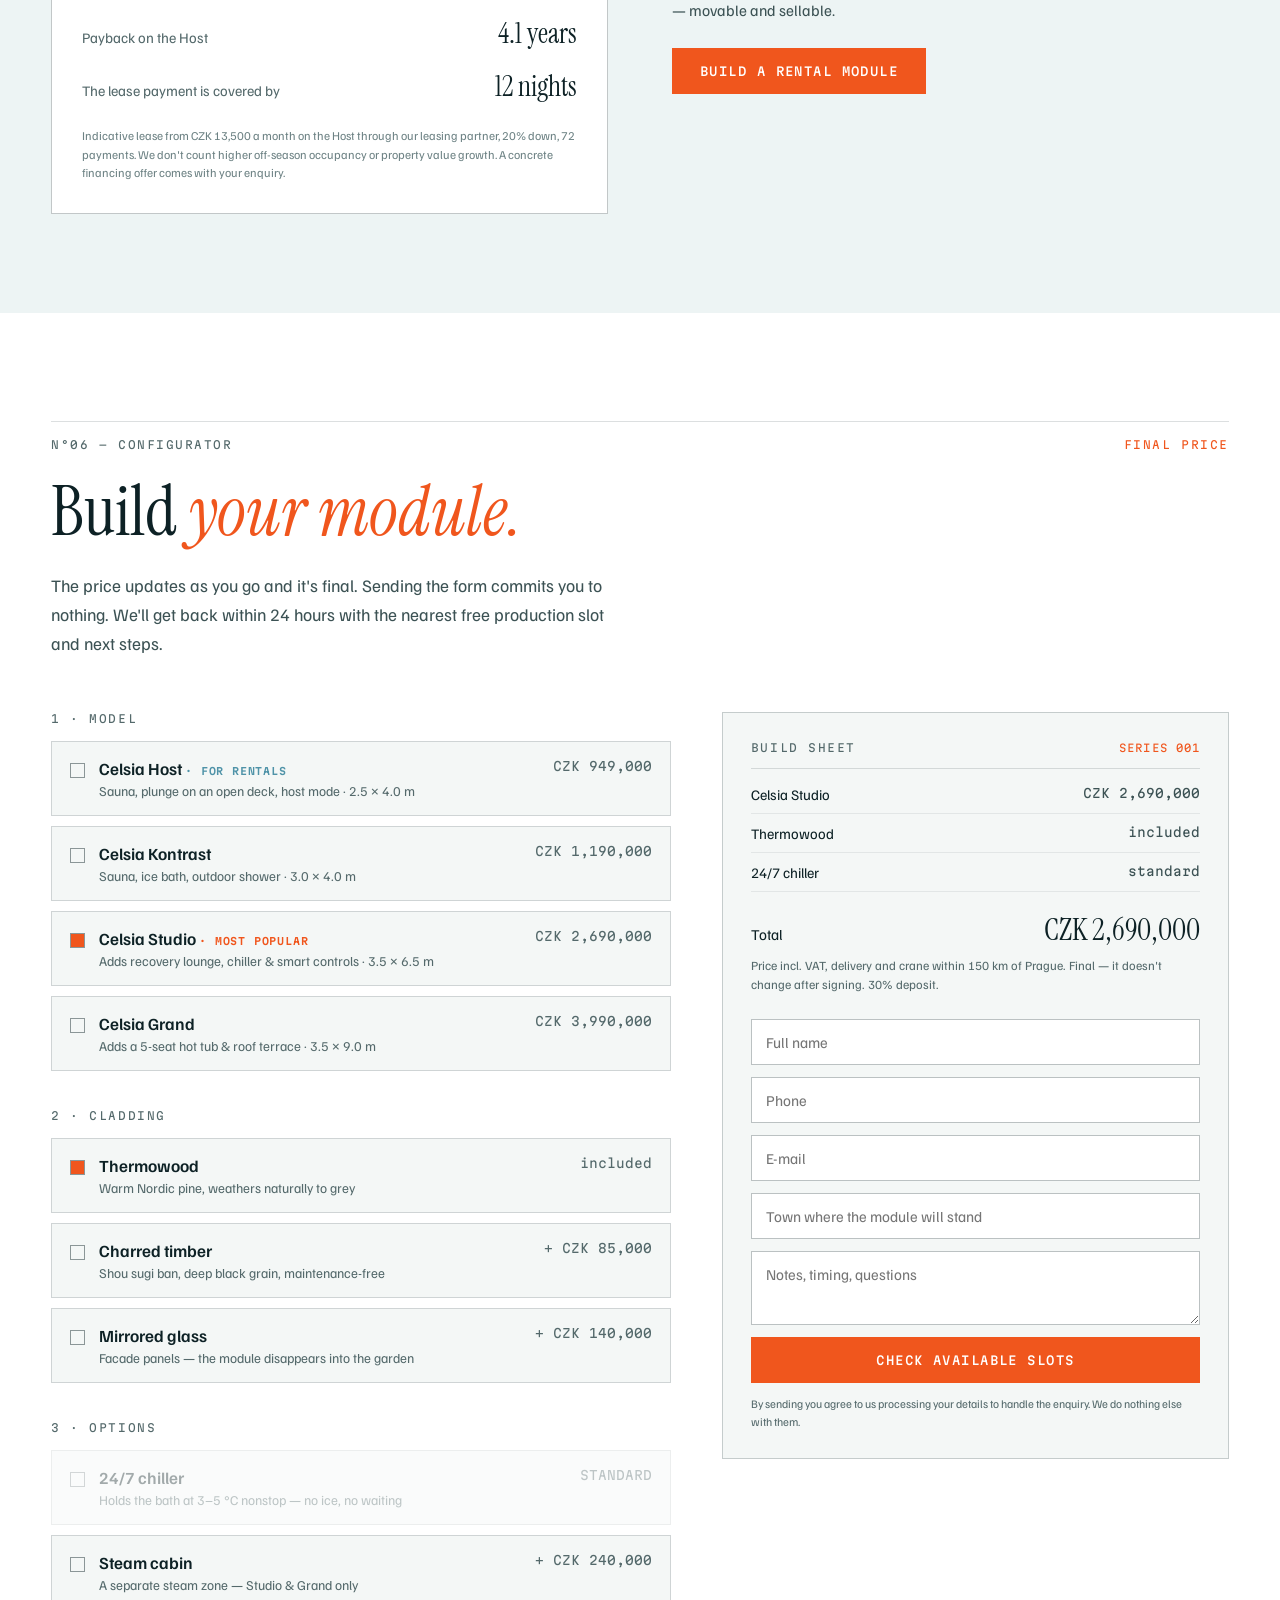
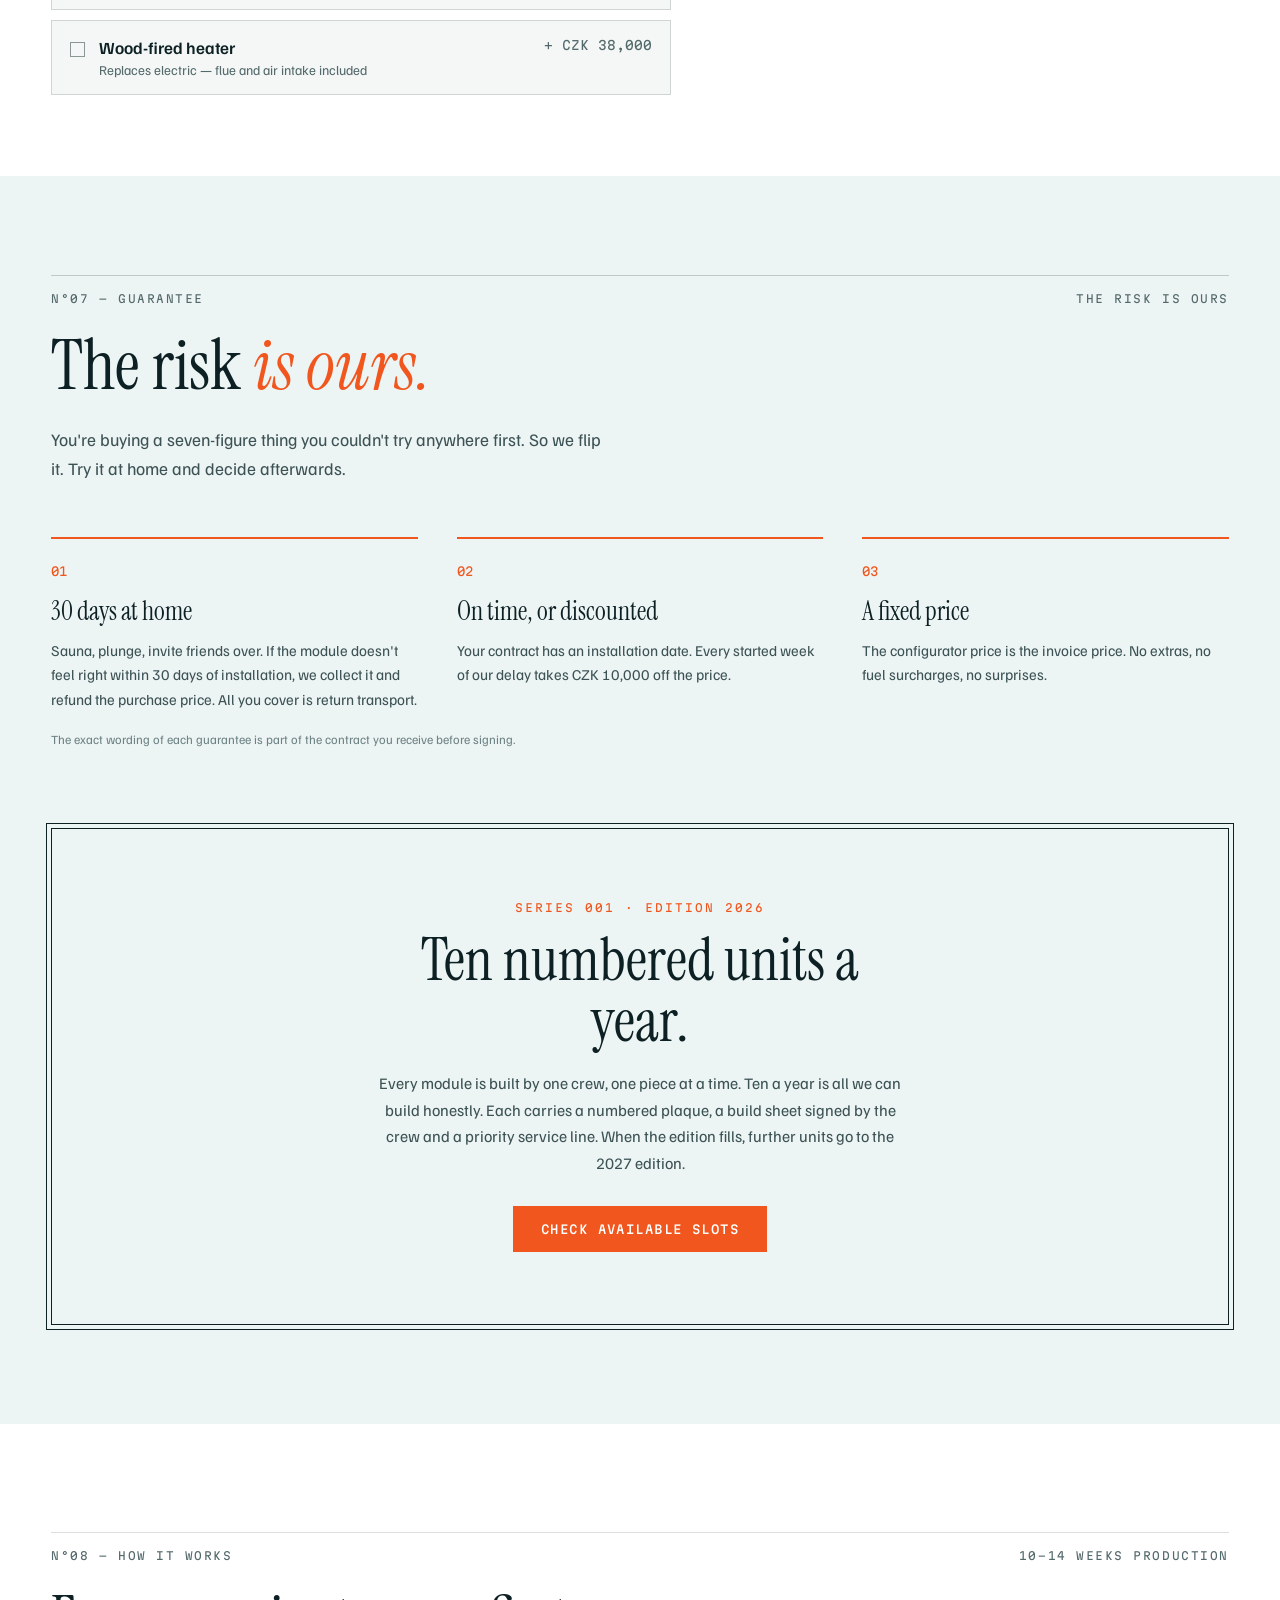
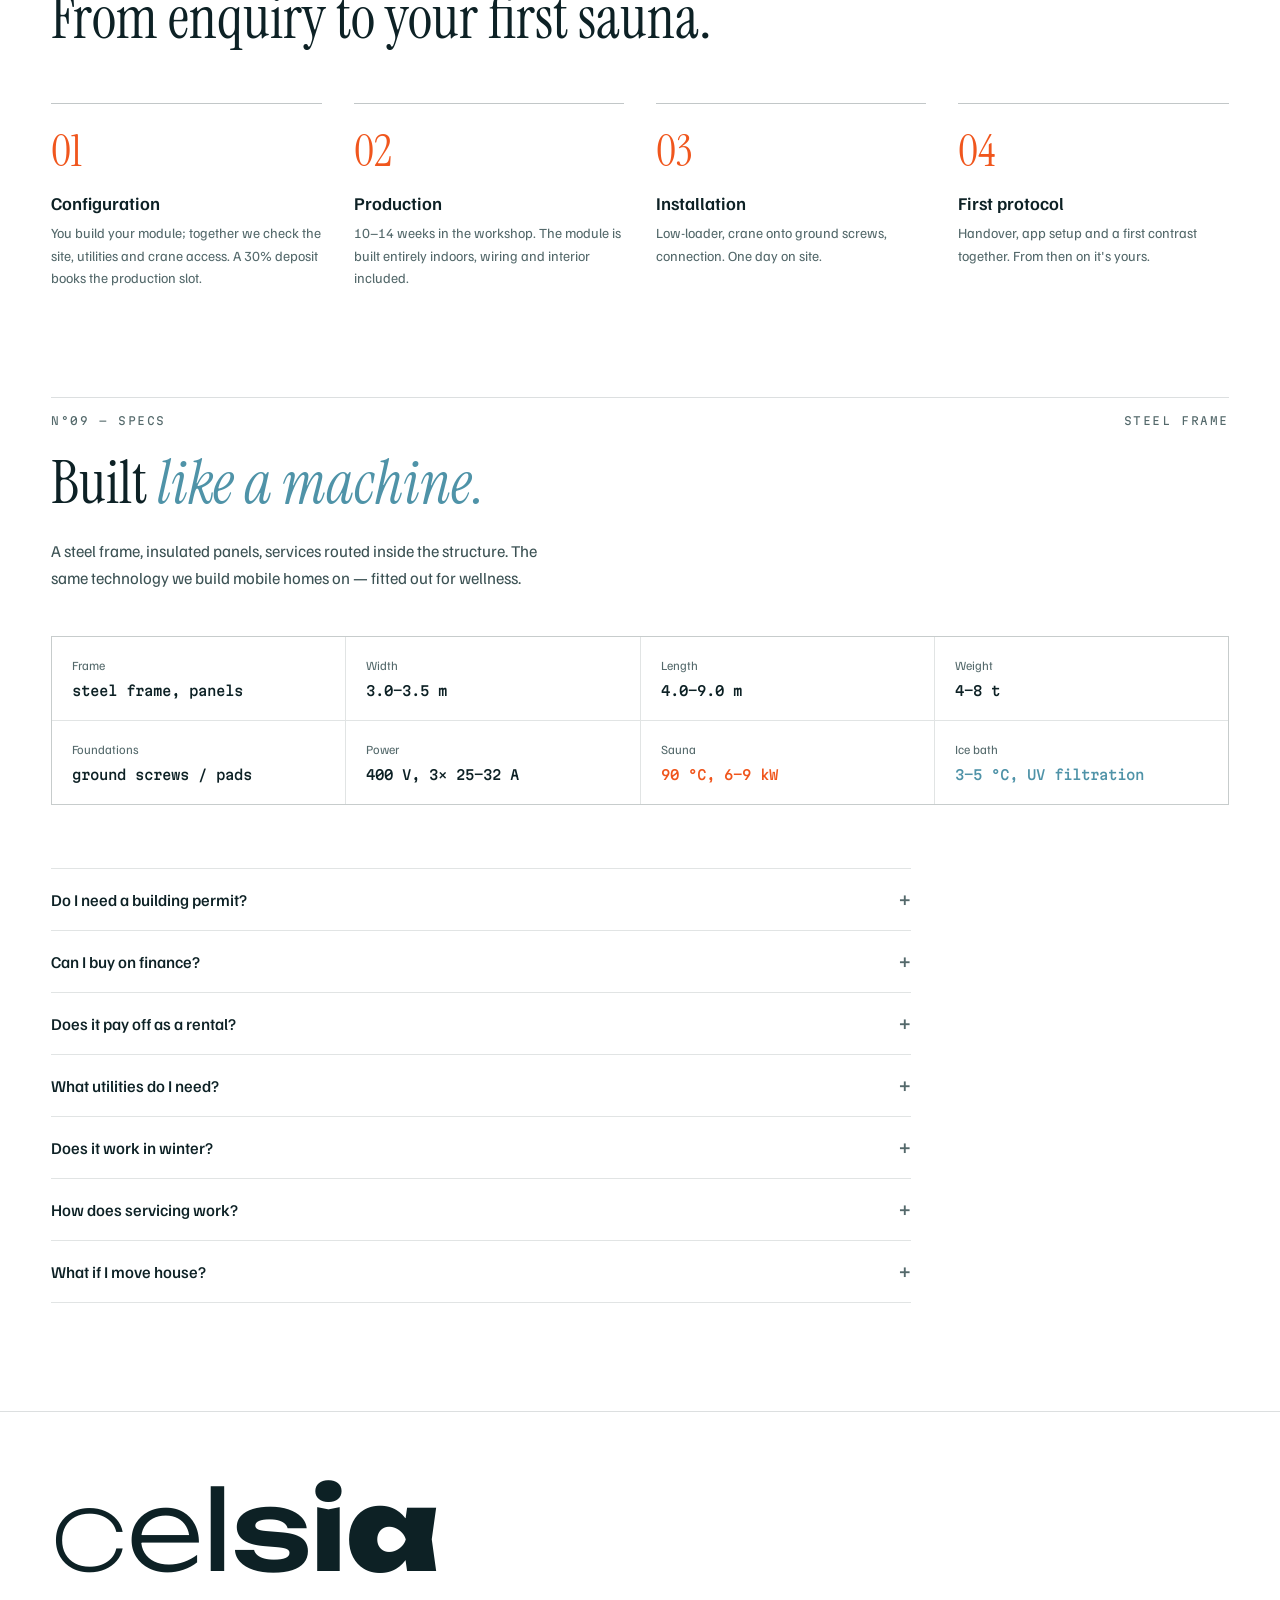
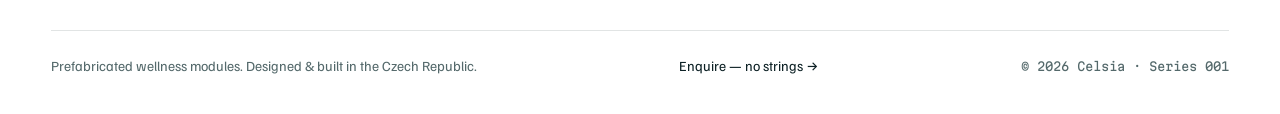
==== commit eb0504c6: "novy svetly design + mobilni optimalizace, styly zpet inline, styles.css pryc, klavesnice a aria v k" ====
--- a/en.html
+++ b/en.html
@@ -1,597 +1,637 @@
 <!DOCTYPE html>
-
 <html lang="en">
 <head>
-<meta charset="utf-8"/>
-<meta content="width=device-width, initial-scale=1" name="viewport"/>
+<meta charset="utf-8">
+<meta name="viewport" content="width=device-width, initial-scale=1">
+<link rel="icon" type="image/svg+xml" href="favicon.svg">
 <title>Celsia — A complete wellness in one day</title>
-<meta content="Prefabricated wellness modules: Finnish sauna, ice bath and recovery lounge in one unit. Installed in a day, fixed price, 30-day money-back." name="description"/>
-<link href="https://fonts.googleapis.com" rel="preconnect"/>
-<link crossorigin="" href="https://fonts.gstatic.com" rel="preconnect"/>
-<link href="https://fonts.googleapis.com/css2?family=Instrument+Serif:ital@0;1&amp;family=Familjen+Grotesk:ital,wght@0,400..700;1,400..700&amp;family=Martian+Mono:wght@400;500;600&amp;family=Unbounded:wght@200..900&amp;display=swap" rel="stylesheet"/><link href="favicon.svg" rel="icon" type="image/svg+xml"/><link href="styles.css" rel="stylesheet"/><link href="https://davidsiwy.github.io/celsia/en.html" rel="canonical"/><link href="https://davidsiwy.github.io/celsia/en.html" hreflang="en" rel="alternate"/><link href="https://davidsiwy.github.io/celsia/" hreflang="cs" rel="alternate"/><link href="https://davidsiwy.github.io/celsia/" hreflang="x-default" rel="alternate"/><meta content="Celsia — A complete wellness in one day" property="og:title"/><meta content="Prefabricated wellness modules: Finnish sauna, ice bath and recovery lounge in one unit. Installed in a day, fixed price, 30-day money-back." property="og:description"/><meta content="website" property="og:type"/><meta content="https://davidsiwy.github.io/celsia/en.html" property="og:url"/><meta content="https://davidsiwy.github.io/celsia/img/hero-kontrast.jpg" property="og:image"/><meta content="en_US" property="og:locale"/>
+<meta name="description" content="Prefabricated wellness modules: Finnish sauna, ice bath and recovery lounge in one unit. Installed in a day, fixed price, 30-day money-back.">
+<link rel="preconnect" href="https://fonts.googleapis.com">
+<link rel="preconnect" href="https://fonts.gstatic.com" crossorigin>
+<link href="https://fonts.googleapis.com/css2?family=Instrument+Serif:ital@0;1&family=Familjen+Grotesk:ital,wght@0,400..700;1,400..700&family=Martian+Mono:wght@400;500;600&family=Unbounded:wght@200..900&display=swap" rel="stylesheet">
+<style>
+body{margin:0;background:#fff;color:#0d2125;font-family:"Familjen Grotesk",system-ui,sans-serif;-webkit-font-smoothing:antialiased;font-size:17px}
+a{color:#0d2125;text-decoration:none}a:hover{color:#f0561d}
+::selection{background:#f0561d;color:#fff}
+summary::-webkit-details-marker{display:none}
+input[type=range]{accent-color:#f0561d}
+html{scroll-behavior:smooth}
+section[id]{scroll-margin-top:76px}
+@media (max-width:1040px){[data-m~="nav"]{display:none!important}}
+@media (max-width:760px){
+[data-m~="stack"]{grid-template-columns:1fr!important}
+[data-m~="stack2"]{grid-template-columns:1fr 1fr!important}
+[data-m~="hide"]{display:none!important}
+[data-m~="unstick"]{position:static!important}
+[data-m~="stats"]>div{border-left:none!important;border-top:1px solid rgba(13,33,37,.14);padding:16px 12px 16px 0!important}
+[data-m~="stats"]>div:nth-child(-n+2){border-top:none}
+[data-m~="stats"]>div:nth-child(2n){border-left:1px solid rgba(13,33,37,.14)!important;padding-left:14px!important}
+[data-m~="trow"]{grid-template-columns:1fr 1fr!important}
+[data-m~="trow"]>div{padding:10px 14px 12px 0!important}
+[data-m~="trow"]>div:first-child{grid-column:1/-1;padding:14px 0 2px!important}
+[data-m~="zona"]{grid-template-columns:auto 1fr!important;row-gap:4px!important}
+[data-m~="zona"]>p{grid-column:1/-1}
+[data-m~="cta"]{padding:9px 12px!important;letter-spacing:.06em!important}
+}
+</style>
 </head>
 <body>
 <div>
-<header class="c1">
-<div class="c2">
-<a aria-label="Celsia" class="c3" href="#top"><span aria-hidden="true" class="logo-word"><span class="w200">c</span><span class="w280">e</span><span class="w380">l</span><span class="w520">s</span><span class="w700">i</span><span class="w900">a</span></span></a>
-<nav class="c5">
-<a class="c6 h1 nav-link" href="#koncept">Concept</a>
-<a class="c6 h1 nav-link" href="#modely">Models</a>
-<a class="c6 h1 nav-link" href="#pronajem">For rentals</a>
-<a class="c6 h1 nav-link" href="#garance">Guarantee</a>
-<a class="c6 h1 nav-link" href="#technika">Specs</a>
-<span class="c7"><a class="c6 h2" href="index.html">CZ</a><span class="c9"> / </span><span class="c8">EN</span></span>
-<a class="c10 h3" href="#konfigurator">Build your module</a>
-</nav>
-</div>
-</header>
-<section class="c11" id="top">
-<div class="c12">
-<div class="c13">
-<span>Prefabricated wellness modules</span>
-<span>Made in the Czech Republic</span>
-<span class="c14">Series 001 · Edition 2026</span>
-</div>
-<h1 class="c15">A complete wellness in one day.<br/><em class="c16">No construction.</em></h1>
-<div class="c17 r-hero">
-<div>
-<p class="c18">A Finnish sauna, an ice bath and a recovery lounge in one steel-framed unit. We build it in our workshop, deliver it and set it by crane in the morning. You take your first sauna that evening. And if it doesn't feel right within 30 days, we take it back and refund you.</p>
-<div class="c19">
-<a class="c20 h3" href="#konfigurator">Build your module →</a>
-<a class="c21 h4" href="#pronajem">I run a cabin / Airbnb</a>
-</div>
-</div>
-<div aria-hidden="true" class="c22 hero-temp">
-<span class="c23">ICE BATH</span>
-<span class="c24">3°</span>
-<span class="c25 hero-temp-line"></span>
-<span class="c26">90°</span>
-<span class="c27">SAUNA</span>
-</div>
-</div>
-</div>
-<figure class="c28">
-<img alt="Celsia module in a garden at dusk, glazed sauna and cold plunge on a covered deck" class="c29" decoding="async" fetchpriority="high" height="768" src="img/hero-kontrast.jpg" width="1408"/>
-<span class="c30">SAUNA · 90°</span>
-<span class="c31">ICE BATH · 3°</span>
-</figure>
-<div class="c12">
-<div class="c32 r-4">
-<div class="c33"><b class="c34">1 day</b><span class="c35">ON-SITE INSTALLATION</span></div>
-<div class="c36"><b class="c34">from CZK 949,000</b><span class="c35">INCL. VAT &amp; CRANE</span></div>
-<div class="c36"><b class="c34">10 units a year</b><span class="c35">THAT'S ALL WE MAKE</span></div>
-<div class="c36"><b class="c34">30 days</b><span class="c35">MONEY BACK</span></div>
-</div>
-</div>
-</section>
-<section class="c37" id="koncept">
-<div class="c12">
-<div class="c38">
-<span>N°01 — Concept</span><span><span class="c39">3°</span> ↔ <span class="c14">90°</span></span>
-</div>
-<h2 class="c40">Two temperatures. <em class="c39">One protocol.</em></h2>
-<p class="c41">Contrast therapy alternates heat and cold in precise intervals. Finnish research has long linked it to better recovery, sleep and cardiovascular health. Celsia puts it in a single unit and walks you through the protocol step by step. No timers to watch, no bags of ice.</p>
-<div class="c42 r-3">
-<article class="c43">
-<span class="c44">90°</span>
-<h3 class="c45">Heat</h3>
-<p class="c46">A Finnish sauna for four. Thermo-aspen, panoramic glass, a 6–9 kW heater. Preheat remotely from the app so it's hot when you get home.</p>
-</article>
-<article class="c47">
-<span class="c48">3°</span>
-<h3 class="c45">Ice</h3>
-<p class="c46">A cold plunge with chilling, filtration and a UV lamp. Holds 3–5 °C around the clock. Walk by, dip in, carry on.</p>
-</article>
-<article class="c49">
-<span class="c50">660<span class="c51"> nm</span></span>
-<h3 class="c45">Light</h3>
-<p class="c46">A recovery lounge with a full-size red light panel and an infrared lounger. Ten minutes after your rounds, with sound and aroma.</p>
-</article>
-</div>
-<div aria-label="Example contrast protocol in the Celsia app" class="c52" role="img">
-<div class="c53">
-<span class="c54">Evening contrast</span>
-<span class="c55">CELSIA APP</span>
-</div>
-<div class="c56"><span class="c14">Sauna 90°</span><span>12 min</span></div>
-<div class="c56"><span class="c39">Ice bath 3°</span><span>2 min</span></div>
-<div class="c56"><span>Rest</span><span>5 min</span></div>
-<div class="c57"><span class="c6">Repeat</span><span>3 rounds</span></div>
-<p class="c58">Temperature control, remote preheat and session history. Protocols built on science, not guesswork.</p>
-</div>
-</div>
-</section>
-<section class="c59" id="srovnani">
-<div class="c12">
-<div class="c60">
-<span>N°02 — Why a module</span><span>A product, not a build</span>
-</div>
-<h2 class="c61">An extension takes a year. <em class="c14">This takes a day.</em></h2>
-<p class="c62">Built-in wellness means a project, permits, a building site and a budget nobody sticks to. A module is a finished product. The price is fixed, the date is fixed and your garden stays intact.</p>
-<div class="c63">
-<div class="c64 r-cmp">
-<div class="c65"></div><div class="c66">Brick extension</div><div class="c67">Celsia</div>
-</div>
-<div class="c68 r-cmp">
-<div class="c69">Time</div><div class="c70">6–12 months of construction</div><div class="c71">1 day on site</div>
-</div>
-<div class="c68 r-cmp">
-<div class="c69">Permits</div><div class="c70">full planning process</div><div class="c72">usually permit-free — a product on ground screws</div>
-</div>
-<div class="c68 r-cmp">
-<div class="c69">Price</div><div class="c70">grows as you build</div><div class="c72">fixed in the contract, delivery included</div>
-</div>
-<div class="c68 r-cmp">
-<div class="c69">Your garden</div><div class="c70">months of building site</div><div class="c72">tidy by the evening</div>
-</div>
-<div class="c68 r-cmp">
-<div class="c69">When you move</div><div class="c70">stays with the house</div><div class="c72">lift the module and take it with you</div>
-</div>
-</div>
-<div class="c73">
-<h3 class="c74">What about a CZK 300k garden sauna?</h3>
-<p class="c75">A fine buy — a different product. It's a cabin. No ice bath, no chiller, no shower, no covered deck, no delivery and crane, and no single unit holding the contrast protocol together. Comparable premium European sauna modules — Finnish, Estonian — sell for CZK 1.3–2.6 million, with the plunge sold separately. Celsia has both in one body, standing in your garden in a day.</p>
-</div>
-<div class="c76" id="zony">
-<div class="c60">
-<span>N°03 — Zones</span><span>Building blocks</span>
-</div>
-<h2 class="c77">A kit of zones to choose from.</h2>
-<div class="c78">
-<div class="c79 r-zone">
-<span class="c80">01</span>
-<h3 class="c81">Finnish sauna</h3>
-<p class="c82">Seats 4, thermo-aspen, panoramic glass. Electric heater as standard, wood-fired as an option.</p>
-</div>
-<div class="c79 r-zone">
-<span class="c80">02</span>
-<h3 class="c81">Ice bath</h3>
-<p class="c82">Stainless steel, covered deck. With the chiller it holds 3–5 °C around the clock.</p>
-</div>
-<div class="c79 r-zone">
-<span class="c80">03</span>
-<h3 class="c81">Recovery lounge</h3>
-<p class="c82">Red light panel, infrared lounger, aroma and sound. The calm between rounds.</p>
-</div>
-<div class="c79 r-zone">
-<span class="c80">04</span>
-<h3 class="c81">Hot tub</h3>
-<p class="c82">Sunk into the deck, seats 5. On its own ground pad, 400 V supply.</p>
-</div>
-<div class="c79 r-zone">
-<span class="c80">05</span>
-<h3 class="c81">Steam cabin</h3>
-<p class="c82">An optional zone for the Studio and Grand.</p>
-</div>
-<div class="c79 r-zone">
-<span class="c80">06</span>
-<h3 class="c81">Roof terrace</h3>
-<p class="c82">A walkable roof with railing, loungers and side stairs. Part of the Grand.</p>
-</div>
-</div>
-</div>
-</div>
-</section>
-<section class="c37" id="modely">
-<div class="c12">
-<div class="c38">
-<span>N°04 — Models</span><span>4 layouts · 1 frame</span>
-</div>
-<h2 class="c83">Four layouts. <em class="c14">One frame.</em></h2>
-<p class="c84">Every module is a single factory-built piece on a steel frame. It arrives finished, is set by crane onto ground screws and is connected the same day.</p>
-<article class="c85 r-plan">
-<div class="c86">
-<span class="c87">FLOOR PLAN · 2.5 × 4.0 M</span>
-<svg aria-label="Host model floor plan" fill="none" stroke="#7f9899" stroke-width="1.2" viewbox="0 0 270 470">
-<rect height="400" stroke="#dfe9e8" width="250" x="10" y="10"></rect>
-<line x1="10" x2="260" y1="230" y2="230"></line>
-<rect fill="#f0561d" fill-opacity=".08" height="212" stroke="none" width="242" x="14" y="14"></rect>
-<circle cx="135" cy="330" r="46" stroke="#8fc0cf" stroke-width="1.5"></circle>
-<g fill="#7f9899" font-family="Martian Mono,monospace" font-size="12" stroke="none">
-<text fill="#dfe9e8" x="24" y="45">Sauna 90°</text><text x="24" y="63">seats 4</text>
-<text x="24" y="258">Open deck</text><text fill="#8fc0cf" x="99" y="334">Bath 3°</text>
-<text x="24" y="398">outdoor shower</text>
-</g>
-<g fill="#54696b" font-family="Martian Mono,monospace" font-size="10" stroke="none"><text x="115" y="460">2.5 m</text><text text-anchor="middle" transform="rotate(90 244 215)" x="244" y="215">4.0 m</text></g>
-</svg>
-</div>
-<div class="c88">
-<div class="c89">
-<h3 class="c90">Celsia Host</h3>
-<span class="c91">FOR RENTALS</span>
-</div>
-<p class="c92">2.5 × 4.0 M · APPROX. 3.5 T · BUILT FOR COMMERCIAL USE</p>
-<p class="c93">Sauna and plunge on an open deck — no frills, everything a guest operation needs. Host mode in the app: you control temperatures and schedules remotely, not your guests.</p>
-<div class="c94 r-2">
-<span class="c95">Finnish sauna for 4</span>
-<span class="c95">Stainless ice bath</span>
-<span class="c95">Outdoor shower</span>
-<span class="c95">Open deck</span>
-<span class="c95">6 kW electric heater</span>
-<span class="c95">Host mode in the app</span>
-</div>
-<div class="c96">
-<div><span class="c97">CZK 949,000</span><span class="c98">incl. VAT, delivery &amp; crane within 150 km of Prague</span></div>
-<a class="c99 h5" data-pick-model="host" href="#konfigurator">Build the Host</a>
-</div>
-</div>
-</article>
-<article class="c100 r-plan">
-<div class="c86">
-<span class="c87">FLOOR PLAN · 3.0 × 4.0 M</span>
-<svg aria-label="Kontrast model floor plan" fill="none" stroke="#7f9899" stroke-width="1.2" viewbox="0 0 320 450">
-<rect height="400" stroke="#dfe9e8" width="300" x="10" y="10"></rect>
-<line x1="10" x2="310" y1="95" y2="95"></line><line x1="10" x2="310" y1="300" y2="300"></line>
-<rect fill="#f0561d" fill-opacity=".08" height="197" stroke="none" width="292" x="14" y="99"></rect>
-<circle cx="160" cy="355" r="46" stroke="#8fc0cf" stroke-width="1.5"></circle>
-<g fill="#7f9899" font-family="Martian Mono,monospace" font-size="12" stroke="none">
-<text x="24" y="40">Changing area</text><text x="24" y="58">outdoor shower</text>
-<text fill="#dfe9e8" x="24" y="130">Sauna 90°</text><text x="24" y="148">seats 4</text>
-<text fill="#8fc0cf" x="124" y="359">Bath 3°</text><text x="24" y="325">Covered deck</text>
-</g>
-<g fill="#54696b" font-family="Martian Mono,monospace" font-size="10" stroke="none"><text x="140" y="440">3.0 m</text><text text-anchor="middle" transform="rotate(90 292 215)" x="292" y="215">4.0 m</text></g>
-</svg>
-</div>
-<div class="c88">
-<h3 class="c90">Celsia Kontrast</h3>
-<p class="c92">3.0 × 4.0 M · APPROX. 4 T · THE CORE METHOD FOR HOME WELLNESS</p>
-<p class="c93">Sauna and ice bath under one roof. One fixed specification, zero design work. Nothing extra, nothing missing.</p>
-<div class="c94 r-2">
-<span class="c95">Finnish sauna for 4</span>
-<span class="c95">Stainless ice bath</span>
-<span class="c95">Outdoor shower</span>
-<span class="c95">Changing area</span>
-<span class="c95">6 kW electric heater</span>
-<span class="c95">Cladding of your choice</span>
-</div>
-<div class="c96">
-<div><span class="c97">CZK 1,190,000</span><span class="c98">incl. VAT, delivery &amp; crane within 150 km of Prague</span></div>
-<a class="c99 h5" data-pick-model="kontrast" href="#konfigurator">Build the Kontrast</a>
-</div>
-</div>
-</article>
-<article class="c100 r-plan">
-<div class="c86">
-<span class="c87">FLOOR PLAN · 3.5 × 6.5 M</span>
-<svg aria-label="Studio model floor plan" fill="none" stroke="#7f9899" stroke-width="1.2" viewbox="0 0 320 620">
-<rect height="580" stroke="#dfe9e8" width="300" x="10" y="10"></rect>
-<line x1="10" x2="310" y1="110" y2="110"></line><line x1="10" x2="310" y1="280" y2="280"></line><line x1="10" x2="310" y1="465" y2="465"></line>
-<rect fill="#f0561d" fill-opacity=".08" height="177" stroke="none" width="292" x="14" y="284"></rect>
-<circle cx="160" cy="527" r="46" stroke="#8fc0cf" stroke-width="1.5"></circle>
-<g fill="#7f9899" font-family="Martian Mono,monospace" font-size="12" stroke="none">
-<text x="24" y="45">Entry</text><text x="24" y="63">outdoor shower</text>
-<text fill="#dfe9e8" x="24" y="145">Recovery lounge</text><text x="24" y="163">red light · infrared</text>
-<text fill="#dfe9e8" x="24" y="315">Sauna 90°</text>
-<text fill="#8fc0cf" x="124" y="531">Bath 3°</text>
-</g>
-<g fill="#54696b" font-family="Martian Mono,monospace" font-size="10" stroke="none"><text x="140" y="612">3.5 m</text><text text-anchor="middle" transform="rotate(90 292 300)" x="292" y="300">6.5 m</text></g>
-</svg>
-</div>
-<div class="c88">
-<div class="c89">
-<h3 class="c90">Celsia Studio</h3>
-<span class="c101">MOST POPULAR</span>
-</div>
-<p class="c92">3.5 × 6.5 M · APPROX. 6 T · THE COMPLETE LONGEVITY SUITE</p>
-<p class="c93">Contrast plus recovery. A red-light recovery lounge with an infrared lounger, round-the-clock plunge chilling and smart controls as standard.</p>
-<div class="c94 r-2">
-<span class="c95">Everything in the Kontrast</span>
-<span class="c102"><span class="c14">+ </span>Recovery lounge</span>
-<span class="c102"><span class="c14">+ </span>Red light panel &amp; infrared lounger</span>
-<span class="c102"><span class="c14">+ </span>24/7 chiller as standard</span>
-<span class="c102"><span class="c14">+ </span>Celsia app &amp; smart controls</span>
-<span class="c102"><span class="c14">+ </span>9 kW heater</span>
-</div>
-<div class="c96">
-<div><span class="c97">CZK 2,690,000</span><span class="c98">incl. VAT, delivery &amp; crane within 150 km of Prague</span></div>
-<a class="c99 h5" data-pick-model="studio" href="#konfigurator">Build the Studio</a>
-</div>
-</div>
-</article>
-</div>
-<figure class="c103">
-<img alt="Celsia Grand module with hot tub on the deck, sauna, recovery lounge and walkable roof terrace" class="c104" decoding="async" height="768" loading="lazy" src="img/grand-terrace.jpg" width="1408"/>
-<span class="c105">RENDER · GRAND MODEL · HOT TUB 37° · ROOF TERRACE</span>
-</figure>
-<div class="c12">
-<article class="c106 r-plan">
-<div class="c86">
-<span class="c87">FLOOR PLAN · 3.5 × 9.0 M</span>
-<svg aria-label="Grand model floor plan" fill="none" stroke="#7f9899" stroke-width="1.2" viewbox="0 0 320 760">
-<rect height="730" stroke="#dfe9e8" width="300" x="10" y="10"></rect>
-<line x1="10" x2="310" y1="95" y2="95"></line><line x1="10" x2="310" y1="250" y2="250"></line><line x1="10" x2="310" y1="425" y2="425"></line><line x1="10" x2="310" y1="545" y2="545"></line>
-<rect fill="#f0561d" fill-opacity=".08" height="167" stroke="none" width="292" x="14" y="254"></rect>
-<circle cx="105" cy="485" r="40" stroke="#8fc0cf" stroke-width="1.5"></circle>
-<circle cx="160" cy="642" r="62" stroke="#dfe9e8" stroke-width="1.5"></circle>
-<g fill="#7f9899" font-family="Martian Mono,monospace" font-size="12" stroke="none">
-<text x="24" y="40">Entry · shower</text>
-<text fill="#dfe9e8" x="24" y="130">Recovery lounge</text><text x="24" y="148">red light · infrared</text>
-<text fill="#dfe9e8" x="24" y="285">Sauna 90°</text>
-<text fill="#8fc0cf" x="74" y="489">Bath 3°</text>
-<text x="200" y="470">Steam cabin</text><text x="200" y="486">(option)</text>
-<text fill="#dfe9e8" x="118" y="646">Hot tub 37°</text><text x="122" y="664">seats 5</text>
-</g>
-<g fill="#54696b" font-family="Martian Mono,monospace" font-size="10" stroke="none"><text x="140" y="752">3.5 m</text><text text-anchor="middle" transform="rotate(90 292 370)" x="292" y="370">9.0 m</text><text x="24" y="726">+ walkable roof terrace</text></g>
-</svg>
-</div>
-<div class="c88">
-<h3 class="c90">Celsia Grand</h3>
-<p class="c92">3.5 × 9.0 M · APPROX. 8 T · A PRIVATE WELLNESS HOUSE</p>
-<p class="c93">Complete wellness for a family or a rental. The longevity suite plus a sunken five-seat hot tub and a walkable roof terrace with loungers.</p>
-<div class="c94 r-2">
-<span class="c95">Everything in the Studio</span>
-<span class="c102"><span class="c14">+ </span>Sunken hot tub for 5</span>
-<span class="c102"><span class="c14">+ </span>Walkable roof terrace</span>
-<span class="c102"><span class="c14">+ </span>Side stairs &amp; railing</span>
-<span class="c102"><span class="c14">+ </span>Steam cabin provision</span>
-<span class="c102"><span class="c14">+ </span>Deck lighting</span>
-</div>
-<div class="c96">
-<div><span class="c97">CZK 3,990,000</span><span class="c98">incl. VAT, delivery &amp; crane within 150 km of Prague</span></div>
-<a class="c99 h5" data-pick-model="grand" href="#konfigurator">Build the Grand</a>
-</div>
-</div>
-</article>
-<div class="c107">
-<h2 class="c108">A price with <em class="c14">nothing after it.</em></h2>
-<p class="c109">No extras, no surcharge list on the back page of the contract. All of this comes with the module.</p>
-<div class="c110 r-4">
-<div class="c111"><b class="c112">Delivery &amp; crane</b><span class="c113">low-loader, mobile crane, set to the millimetre</span></div>
-<div class="c111"><b class="c112">Ground screws</b><span class="c113">foundations without concrete or digging</span></div>
-<div class="c111"><b class="c112">Connected in 1 day</b><span class="c113">power, water, drain, first heat-up</span></div>
-<div class="c111"><b class="c112">Celsia app</b><span class="c113">protocols, remote preheat, history</span></div>
-<div class="c111"><b class="c112">Personal onboarding</b><span class="c113">we run your first contrast with you</span></div>
-<div class="c111"><b class="c112">First-year service</b><span class="c113">heater, chiller and filtration check</span></div>
-<div class="c111"><b class="c112">Starter kit</b><span class="c113">filters, UV lamp, a season of water care</span></div>
-<div class="c111"><b class="c112">5-year warranty</b><span class="c113">on the frame, 2 years on technology</span></div>
-</div>
-</div>
-</div>
-</section>
-<section class="c59" id="pronajem">
-<div class="c12">
-<div class="c60">
-<span>N°05 — For cabins &amp; Airbnbs</span><span>Payback</span>
-</div>
-<h2 class="c83">A module that <em class="c14">pays for itself.</em></h2>
-<p class="c114">Wellness is the strongest filter in stay search today. AirDNA data puts a sauna at around +7% on nightly rate, a hot tub at +15–35%, with occupancy up to 10% higher. We install in a day, so you don't lose a single booked weekend. And guests photograph the winter steam over the plunge for you.</p>
-<div class="c115 r-2">
-<div class="c116">
-<p class="c117">Run your numbers</p>
-<label class="c118">How much you'll add per night <output class="c119" data-out="uplKc"></output></label>
-<input aria-label="Nightly rate uplift" class="c120" data-slider="upl" max="2000" min="500" step="50" type="range" value="1200"/>
-<label class="c121">Nights you sell per month <output class="c119" data-out="nightsVal"></output></label>
-<input aria-label="Nights sold per month" class="c120" data-slider="nights" max="26" min="8" step="1" type="range" value="16"/>
-<div class="c122">
-<div class="c123"><span class="c124">Extra per year from rate alone</span><b class="c125" data-out="yearlyKc"></b></div>
-<div class="c123"><span class="c124">Payback on the Host</span><b class="c125" data-out="paybackTxt"></b></div>
-<div class="c123"><span class="c124">The lease payment is covered by</span><b class="c125" data-out="coverTxt"></b></div>
-</div>
-<p class="c126">Indicative lease from CZK 13,500 a month on the Host through our leasing partner, 20% down, 72 payments. We don't count higher off-season occupancy or property value growth. A concrete financing offer comes with your enquiry.</p>
-</div>
-<div>
-<h3 class="c127">Why hosts do it</h3>
-<p class="c128"><strong class="c129">A higher nightly rate.</strong> A sauna with an ice bath moves your listing into a different category. You're not selling a bed, you're selling a weekend ritual.</p>
-<p class="c128"><strong class="c129">Season all year.</strong> Contrast is best in winter and autumn — exactly when your calendar is emptiest.</p>
-<p class="c128"><strong class="c129">No building site for guests.</strong> Crane in the morning, done by evening. Operations never pause, not even for a weekend.</p>
-<p class="c130"><strong class="c129">An asset, not a cost.</strong> The module isn't a rebuild of someone else's property. It's yours — movable and sellable.</p>
-<a class="c131 h6" data-pick-model="host" href="#konfigurator">Build a rental module</a>
-</div>
-</div>
-</div>
-</section>
-<section class="c37" id="konfigurator">
-<div class="c12">
-<div class="c38">
-<span>N°06 — Configurator</span><span class="c14">Final price</span>
-</div>
-<h2 class="c83">Build <em class="c14">your module.</em></h2>
-<p class="c84">The price updates as you go and it's final. Sending the form commits you to nothing. We'll get back within 24 hours with the nearest free production slot and next steps.</p>
-<div class="c132 r-config">
-<div>
-<div class="c133">
-<span class="c134">1 · Model</span>
-<div class="c135">
-<div aria-pressed="false" class="c136 h7" data-pick-model="host" role="button" tabindex="0">
-<span class="c137"><i class="c138" data-mark="model:host"></i></span>
-<span class="c139"><span class="c140"><span class="c141">Celsia Host <span class="c142">· FOR RENTALS</span></span><span class="c143">CZK 949,000</span></span><span class="c144">Sauna, plunge on an open deck, host mode · 2.5 × 4.0 m</span></span>
-</div>
-<div aria-pressed="false" class="c136 h7" data-pick-model="kontrast" role="button" tabindex="0">
-<span class="c137"><i class="c138" data-mark="model:kontrast"></i></span>
-<span class="c139"><span class="c140"><span class="c141">Celsia Kontrast</span><span class="c143">CZK 1,190,000</span></span><span class="c144">Sauna, ice bath, outdoor shower · 3.0 × 4.0 m</span></span>
-</div>
-<div aria-pressed="false" class="c136 h7" data-pick-model="studio" role="button" tabindex="0">
-<span class="c137"><i class="c138" data-mark="model:studio"></i></span>
-<span class="c139"><span class="c140"><span class="c141">Celsia Studio <span class="c145">· MOST POPULAR</span></span><span class="c143">CZK 2,690,000</span></span><span class="c144">Adds recovery lounge, chiller &amp; smart controls · 3.5 × 6.5 m</span></span>
-</div>
-<div aria-pressed="false" class="c136 h7" data-pick-model="grand" role="button" tabindex="0">
-<span class="c137"><i class="c138" data-mark="model:grand"></i></span>
-<span class="c139"><span class="c140"><span class="c141">Celsia Grand</span><span class="c143">CZK 3,990,000</span></span><span class="c144">Adds a 5-seat hot tub &amp; roof terrace · 3.5 × 9.0 m</span></span>
-</div>
-</div>
-</div>
-<div class="c133">
-<span class="c134">2 · Cladding</span>
-<div class="c135">
-<div aria-pressed="false" class="c136 h7" data-pick-clad="thermo" role="button" tabindex="0">
-<span class="c137"><i class="c138" data-mark="clad:thermo"></i></span>
-<span class="c139"><span class="c140"><span class="c141">Thermowood</span><span class="c143">included</span></span><span class="c144">Warm Nordic pine, weathers naturally to grey</span></span>
-</div>
-<div aria-pressed="false" class="c136 h7" data-pick-clad="shou" role="button" tabindex="0">
-<span class="c137"><i class="c138" data-mark="clad:shou"></i></span>
-<span class="c139"><span class="c140"><span class="c141">Charred timber</span><span class="c143">+ CZK 85,000</span></span><span class="c144">Shou sugi ban, deep black grain, maintenance-free</span></span>
-</div>
-<div aria-pressed="false" class="c136 h7" data-pick-clad="zrcadlo" role="button" tabindex="0">
-<span class="c137"><i class="c138" data-mark="clad:zrcadlo"></i></span>
-<span class="c139"><span class="c140"><span class="c141">Mirrored glass</span><span class="c143">+ CZK 140,000</span></span><span class="c144">Facade panels — the module disappears into the garden</span></span>
-</div>
-</div>
-</div>
-<div>
-<span class="c134">3 · Options</span>
-<div class="c135">
-<div data-row="chiller"><div aria-pressed="false" class="c136 h7" data-toggle-opt="chiller" role="button" tabindex="0">
-<span class="c137"><i class="c138" data-mark="opt:chiller"></i></span>
-<span class="c139"><span class="c140"><span class="c141">24/7 chiller</span><span class="c143" data-out="chillerPrice"></span></span><span class="c144">Holds the bath at 3–5 °C nonstop — no ice, no waiting</span></span>
-</div></div>
-<div data-row="parni"><div aria-pressed="false" class="c136 h7" data-toggle-opt="parni" role="button" tabindex="0">
-<span class="c137"><i class="c138" data-mark="opt:parni"></i></span>
-<span class="c139"><span class="c140"><span class="c141">Steam cabin</span><span class="c143">+ CZK 240,000</span></span><span class="c144">A separate steam zone — Studio &amp; Grand only</span></span>
-</div></div>
-<div aria-pressed="false" class="c136 h7" data-toggle-opt="drevo" role="button" tabindex="0">
-<span class="c137"><i class="c138" data-mark="opt:drevo"></i></span>
-<span class="c139"><span class="c140"><span class="c141">Wood-fired heater</span><span class="c143">+ CZK 38,000</span></span><span class="c144">Replaces electric — flue and air intake included</span></span>
-</div>
-</div>
-</div>
-</div>
-<aside aria-live="polite" class="c146 sticky-aside">
-<div class="c147">
-<span class="c148">Build sheet</span>
-<span class="c149">SERIES 001</span>
-</div>
-<div data-sumrows=""></div>
-<div class="c150"><span class="c151">Total</span><b class="c152" data-out="total"></b></div>
-<p class="c153">Price incl. VAT, delivery and crane within 150 km of Prague. Final — it doesn't change after signing. 30% deposit.</p>
-<form action="https://formsubmit.co/hello@gallerypoint.cz" class="c154" method="POST">
-<input name="_subject" type="hidden" value="CELSIA enquiry"/>
-<input name="_template" type="hidden" value="table"/>
-<input data-out-value="conf" name="Configuration" type="hidden" value=""/>
-<input class="c155" name="Name" placeholder="Full name" required="" type="text"/>
-<input class="c155" name="Phone" placeholder="Phone" required="" type="tel"/>
-<input class="c155" name="Email" placeholder="E-mail" required="" type="email"/>
-<input class="c155" name="Location" placeholder="Town where the module will stand" type="text"/>
-<textarea class="c156" name="Message" placeholder="Notes, timing, questions"></textarea>
-<button class="c157 h8" type="submit">Check available slots</button>
-<p class="c158">By sending you agree to us processing your details to handle the enquiry. We do nothing else with them.</p>
-</form>
-</aside>
-</div>
-</div>
-</section>
-<section class="c159" id="garance">
-<div class="c12">
-<div class="c60">
-<span>N°07 — Guarantee</span><span>The risk is ours</span>
-</div>
-<h2 class="c83">The risk <em class="c14">is ours.</em></h2>
-<p class="c160">You're buying a seven-figure thing you couldn't try anywhere first. So we flip it. Try it at home and decide afterwards.</p>
-<div class="c161 r-3">
-<div class="c162">
-<span class="c80">01</span>
-<h3 class="c163">30 days at home</h3>
-<p class="c164">Sauna, plunge, invite friends over. If the module doesn't feel right within 30 days of installation, we collect it and refund the purchase price. All you cover is return transport.</p>
-</div>
-<div class="c162">
-<span class="c80">02</span>
-<h3 class="c163">On time, or discounted</h3>
-<p class="c164">Your contract has an installation date. Every started week of our delay takes CZK 10,000 off the price.</p>
-</div>
-<div class="c162">
-<span class="c80">03</span>
-<h3 class="c163">A fixed price</h3>
-<p class="c164">The configurator price is the invoice price. No extras, no fuel surcharges, no surprises.</p>
-</div>
-</div>
-<p class="c165">The exact wording of each guarantee is part of the contract you receive before signing.</p>
-<div class="c166">
-<p class="c167">Series 001 · Edition 2026</p>
-<h2 class="c168">Ten numbered units a year.</h2>
-<p class="c169">Every module is built by one crew, one piece at a time. Ten a year is all we can build honestly. Each carries a numbered plaque, a build sheet signed by the crew and a priority service line. When the edition fills, further units go to the 2027 edition.</p>
-<a class="c170 h6" href="#konfigurator">Check available slots</a>
-</div>
-</div>
-</section>
-<section class="c37" id="proces">
-<div class="c12">
-<div class="c38">
-<span>N°08 — How it works</span><span>10–14 weeks production</span>
-</div>
-<h2 class="c171">From enquiry to your first sauna.</h2>
-<div class="c172 r-4">
-<div class="c173">
-<span class="c174">01</span>
-<h3 class="c175">Configuration</h3>
-<p class="c176">You build your module; together we check the site, utilities and crane access. A 30% deposit books the production slot.</p>
-</div>
-<div class="c173">
-<span class="c174">02</span>
-<h3 class="c175">Production</h3>
-<p class="c176">10–14 weeks in the workshop. The module is built entirely indoors, wiring and interior included.</p>
-</div>
-<div class="c173">
-<span class="c174">03</span>
-<h3 class="c175">Installation</h3>
-<p class="c176">Low-loader, crane onto ground screws, connection. One day on site.</p>
-</div>
-<div class="c173">
-<span class="c174">04</span>
-<h3 class="c175">First protocol</h3>
-<p class="c176">Handover, app setup and a first contrast together. From then on it's yours.</p>
-</div>
-</div>
-</div>
-</section>
-<section class="c177" id="technika">
-<div class="c12">
-<div class="c38">
-<span>N°09 — Specs</span><span>Steel frame</span>
-</div>
-<h2 class="c178">Built <em class="c39">like a machine.</em></h2>
-<p class="c179">A steel frame, insulated panels, services routed inside the structure. The same technology we build mobile homes on — fitted out for wellness.</p>
-<div class="c180 r-4">
-<div class="c181"><span class="c182">Frame</span><b class="c183">steel frame, panels</b></div>
-<div class="c181"><span class="c182">Width</span><b class="c183">3.0–3.5 m</b></div>
-<div class="c181"><span class="c182">Length</span><b class="c183">4.0–9.0 m</b></div>
-<div class="c181"><span class="c182">Weight</span><b class="c183">4–8 t</b></div>
-<div class="c181"><span class="c182">Foundations</span><b class="c183">ground screws / pads</b></div>
-<div class="c181"><span class="c182">Power</span><b class="c183">400 V, 3× 25–32 A</b></div>
-<div class="c181"><span class="c182">Sauna</span><b class="c184">90 °C, 6–9 kW</b></div>
-<div class="c181"><span class="c182">Ice bath</span><b class="c185">3–5 °C, UV filtration</b></div>
-</div>
-<div class="c186">
-<details class="c187">
-<summary class="c188">Do I need a building permit?<span aria-hidden="true" class="c189">+</span></summary>
-<p class="c190">The module is a product set on ground screws, not a conventional building. The placement regime depends on module size and your plot. We go through it with you before signing — it's part of preparing the order.</p>
-</details>
-<details class="c187">
-<summary class="c188">Can I buy on finance?<span aria-hidden="true" class="c189">+</span></summary>
-<p class="c190">Yes, through our leasing partner. Indicatively from CZK 13,500 a month with 20% down on the Host. We prepare a concrete offer together with your enquiry.</p>
-</details>
-<details class="c187">
-<summary class="c188">Does it pay off as a rental?<span aria-hidden="true" class="c189">+</span></summary>
-<p class="c190">AirDNA data puts a sauna at around +7% on nightly rate, a hot tub at +15–35%, and occupancy up to 10% higher. The more nights you sell, the faster it pays back. At 15+ nights a month the Host typically lands around four to six years on rate alone; slower at quieter properties. The calculator above runs your numbers.</p>
-</details>
-<details class="c187">
-<summary class="c188">What utilities do I need?<span aria-hidden="true" class="c189">+</span></summary>
-<p class="c190">400 V power with a 3× 25–32 A breaker depending on the build, plus water and drain for the shower and hot tub. The plunge itself runs without a permanent water connection.</p>
-</details>
-<details class="c187">
-<summary class="c188">Does it work in winter?<span aria-hidden="true" class="c189">+</span></summary>
-<p class="c190">The module is insulated year-round and services run inside the tempered structure. Winter is the best contrast season.</p>
-</details>
-<details class="c187">
-<summary class="c188">How does servicing work?<span aria-hidden="true" class="c189">+</span></summary>
-<p class="c190">An annual check of heater, chiller and filtration — first year included. A 5-year warranty on the frame, 2 years on technology.</p>
-</details>
-<details class="c191">
-<summary class="c188">What if I move house?<span aria-hidden="true" class="c189">+</span></summary>
-<p class="c190">The module lifts and travels the same way it arrived. That's a native property of the product, not a compromise.</p>
-</details>
-</div>
-</div>
-</section>
-<footer class="c192">
-<div class="c12">
-<div aria-label="Celsia" class="footer-logo" role="img"><span aria-hidden="true"><span class="w200">c</span><span class="w280">e</span><span class="w380">l</span><span class="w520">s</span><span class="w700">i</span><span class="w900">a</span></span></div><p aria-hidden="true" class="temp-scale"><span class="ts-ice">3°</span> ·············· <span class="ts-ember">90°</span></p>
-<div class="c194">
-<p class="c195">Prefabricated wellness modules. Designed &amp; built in the Czech Republic.</p>
-<a class="c196" href="#konfigurator">Enquire — no strings →</a>
-<p class="c197">© 2026 Celsia · Series 001</p>
-</div>
-</div>
-</footer>
+  <header data-screen-label="Navigation" style="position:sticky;top:0;z-index:50;background:rgba(255,255,255,.88);backdrop-filter:blur(14px);border-bottom:1px solid rgba(13,33,37,.12)">
+    <div style="max-width:1360px;margin:0 auto;padding:0 clamp(20px,4vw,56px);display:flex;align-items:center;justify-content:space-between;height:66px">
+      <a href="#top" style="display:flex;align-items:center;gap:10px">
+        <span style="font-family:'Unbounded',sans-serif;font-size:18px;line-height:1;color:#0d2125"><span style="font-weight:200">c</span><span style="font-weight:280">e</span><span style="font-weight:380">l</span><span style="font-weight:520">s</span><span style="font-weight:700">i</span><span style="font-weight:900">a</span></span>
+      </a>
+      <nav style="display:flex;align-items:center;gap:26px;font-size:14.5px">
+        <a href="#koncept" data-m="nav" style="color:#54696b" data-hover="color:#0d2125">Concept</a>
+        <a href="#modely" data-m="nav" style="color:#54696b" data-hover="color:#0d2125">Models</a>
+        <a href="#pronajem" data-m="nav" style="color:#54696b" data-hover="color:#0d2125">For rentals</a>
+        <a href="#garance" data-m="nav" style="color:#54696b" data-hover="color:#0d2125">Guarantee</a>
+        <a href="#technika" data-m="nav" style="color:#54696b" data-hover="color:#0d2125">Specs</a>
+        <span style="font-family:'Martian Mono',monospace;font-size:12px;letter-spacing:.08em;white-space:nowrap;flex-shrink:0"><a href="index.html" style="color:#54696b" data-hover="color:#f0561d">CZ</a><span style="color:#54696b"> / </span><span style="color:#0d2125;font-weight:600">EN</span></span>
+        <a href="#konfigurator" data-m="cta" style="white-space:nowrap;background:#f0561d;color:#fff;padding:11px 20px;font-family:'Martian Mono',monospace;font-size:11px;letter-spacing:.12em;text-transform:uppercase" data-hover="background:#ff6a30;color:#fff">Build your module</a>
+      </nav>
+    </div>
+  </header>
+
+  <section id="top" data-screen-label="Hero" style="padding-top:clamp(48px,7vh,84px)">
+    <div style="max-width:1360px;margin:0 auto;padding:0 clamp(20px,4vw,56px)">
+      <div style="display:flex;justify-content:space-between;gap:20px;flex-wrap:wrap;border-top:1px solid rgba(13,33,37,.14);border-bottom:1px solid rgba(13,33,37,.14);padding:12px 0;font-family:'Martian Mono',monospace;font-size:11px;letter-spacing:.14em;text-transform:uppercase;color:#54696b">
+        <span>Prefabricated wellness modules</span>
+        <span>Made in the Czech Republic</span>
+        <span style="color:#f0561d">Series 001 · Edition 2026</span>
+      </div>
+      <h1 style="margin:clamp(36px,6vh,64px) 0 0;font-family:'Instrument Serif',serif;font-weight:400;font-size:clamp(42px,8.2vw,124px);line-height:.98;letter-spacing:-.015em">A complete wellness in one day.<br><em style="color:#f0561d;font-weight:400">No construction.</em></h1>
+      <div data-m="stack" style="display:grid;grid-template-columns:minmax(0,1fr) auto;gap:clamp(28px,5vw,80px);align-items:end;margin-top:clamp(32px,5vh,56px)">
+        <div>
+          <p style="margin:0;font-size:18.5px;line-height:1.65;color:#3c5254;max-width:54ch;text-wrap:pretty">A Finnish sauna, an ice bath and a recovery lounge in one steel-framed unit. We build it in our workshop, deliver it and set it by crane in the morning. You take your first sauna that evening. And if it doesn't feel right within 30 days, we take it back and refund you.</p>
+          <div style="display:flex;gap:12px;margin-top:34px;flex-wrap:wrap">
+            <a href="#konfigurator" style="background:#f0561d;color:#fff;padding:16px 28px;font-family:'Martian Mono',monospace;font-size:12px;letter-spacing:.12em;text-transform:uppercase;font-weight:500" data-hover="background:#ff6a30;color:#fff">Build your module →</a>
+            <a href="#pronajem" style="border:1px solid rgba(13,33,37,.3);color:#0d2125;padding:16px 28px;font-family:'Martian Mono',monospace;font-size:12px;letter-spacing:.12em;text-transform:uppercase" data-hover="border-color:#0d2125;color:#0d2125">I run a cabin / Airbnb</a>
+          </div>
+        </div>
+        <div data-m="hide" aria-hidden="true" style="display:flex;flex-direction:column;align-items:flex-end;gap:6px;padding-bottom:4px">
+          <span style="font-family:'Martian Mono',monospace;font-size:11px;letter-spacing:.14em;color:#4f93a8">ICE BATH</span>
+          <span style="font-family:'Instrument Serif',serif;font-size:clamp(40px,4.5vw,64px);line-height:1;color:#4f93a8">3°</span>
+          <span style="width:1px;height:56px;background:linear-gradient(180deg,#4f93a8,#f0561d)"></span>
+          <span style="font-family:'Instrument Serif',serif;font-size:clamp(40px,4.5vw,64px);line-height:1;color:#f0561d">90°</span>
+          <span style="font-family:'Martian Mono',monospace;font-size:11px;letter-spacing:.14em;color:#f0561d">SAUNA</span>
+        </div>
+      </div>
+    </div>
+    <figure style="margin:clamp(40px,7vh,72px) 0 0;position:relative">
+      <img src="img/hero-kontrast.jpg" alt="Celsia module in a garden at dusk, glazed sauna and cold plunge on a covered deck" style="display:block;width:100%;height:clamp(380px,74vh,720px);object-fit:cover">
+      <span style="position:absolute;top:22px;left:clamp(20px,4vw,56px);background:#f0561d;color:#fff;font-family:'Martian Mono',monospace;font-size:11px;letter-spacing:.12em;padding:8px 12px">SAUNA · 90°</span>
+      <span style="position:absolute;bottom:22px;right:clamp(20px,4vw,56px);background:#4f93a8;color:#fff;font-family:'Martian Mono',monospace;font-size:11px;letter-spacing:.12em;padding:8px 12px">ICE BATH · 3°</span>
+    </figure>
+    <div style="max-width:1360px;margin:0 auto;padding:0 clamp(20px,4vw,56px)">
+      <div data-m="stack2 stats" style="display:grid;grid-template-columns:repeat(4,1fr);border-bottom:1px solid rgba(13,33,37,.14)">
+        <div style="padding:24px 24px 24px 0"><b style="display:block;font-family:'Instrument Serif',serif;font-weight:400;font-size:27px">1 day</b><span style="font-family:'Martian Mono',monospace;font-size:11px;letter-spacing:.08em;color:#54696b">ON-SITE INSTALLATION</span></div>
+        <div style="padding:24px;border-left:1px solid rgba(13,33,37,.14)"><b style="display:block;font-family:'Instrument Serif',serif;font-weight:400;font-size:27px">from CZK 949,000</b><span style="font-family:'Martian Mono',monospace;font-size:11px;letter-spacing:.08em;color:#54696b">INCL. VAT &amp; CRANE</span></div>
+        <div style="padding:24px;border-left:1px solid rgba(13,33,37,.14)"><b style="display:block;font-family:'Instrument Serif',serif;font-weight:400;font-size:27px">10 units a year</b><span style="font-family:'Martian Mono',monospace;font-size:11px;letter-spacing:.08em;color:#54696b">THAT'S ALL WE MAKE</span></div>
+        <div style="padding:24px;border-left:1px solid rgba(13,33,37,.14)"><b style="display:block;font-family:'Instrument Serif',serif;font-weight:400;font-size:27px">30 days</b><span style="font-family:'Martian Mono',monospace;font-size:11px;letter-spacing:.08em;color:#54696b">MONEY BACK</span></div>
+      </div>
+    </div>
+  </section>
+
+  <section id="koncept" data-screen-label="Concept" style="padding:clamp(80px,12vh,150px) 0 0">
+    <div style="max-width:1360px;margin:0 auto;padding:0 clamp(20px,4vw,56px)">
+      <div style="display:flex;flex-wrap:wrap;gap:4px 18px;justify-content:space-between;align-items:baseline;border-top:1px solid rgba(13,33,37,.14);padding-top:16px;font-family:'Martian Mono',monospace;font-size:11px;letter-spacing:.14em;text-transform:uppercase;color:#54696b">
+        <span>N°01 — Concept</span><span><span style="color:#4f93a8">3°</span> ↔ <span style="color:#f0561d">90°</span></span>
+      </div>
+      <h2 style="margin:26px 0 0;font-family:'Instrument Serif',serif;font-weight:400;font-size:clamp(33px,5.4vw,80px);line-height:1.02;letter-spacing:-.01em;max-width:16ch">Two temperatures. <em style="color:#4f93a8">One protocol.</em></h2>
+      <p style="margin:26px 0 0;font-size:17.5px;line-height:1.65;color:#3c5254;max-width:60ch;text-wrap:pretty">Contrast therapy alternates heat and cold in precise intervals. Finnish research has long linked it to better recovery, sleep and cardiovascular health. Celsia puts it in a single unit and walks you through the protocol step by step. No timers to watch, no bags of ice.</p>
+      <div data-m="stack" style="display:grid;grid-template-columns:repeat(3,1fr);gap:clamp(24px,3vw,48px);margin-top:clamp(44px,7vh,72px)">
+        <article style="border-top:2px solid #f0561d;padding-top:22px">
+          <span style="font-family:'Instrument Serif',serif;font-size:clamp(48px,5vw,76px);line-height:1;color:#f0561d">90°</span>
+          <h3 style="margin:18px 0 10px;font-size:20px;font-weight:600;letter-spacing:.01em">Heat</h3>
+          <p style="margin:0;font-size:15.5px;line-height:1.62;color:#3c5254">A Finnish sauna for four. Thermo-aspen, panoramic glass, a 6–9 kW heater. Preheat remotely from the app so it's hot when you get home.</p>
+        </article>
+        <article style="border-top:2px solid #4f93a8;padding-top:22px">
+          <span style="font-family:'Instrument Serif',serif;font-size:clamp(48px,5vw,76px);line-height:1;color:#4f93a8">3°</span>
+          <h3 style="margin:18px 0 10px;font-size:20px;font-weight:600;letter-spacing:.01em">Ice</h3>
+          <p style="margin:0;font-size:15.5px;line-height:1.62;color:#3c5254">A cold plunge with chilling, filtration and a UV lamp. Holds 3–5 °C around the clock. Walk by, dip in, carry on.</p>
+        </article>
+        <article style="border-top:2px solid #0d2125;padding-top:22px">
+          <span style="font-family:'Instrument Serif',serif;font-size:clamp(48px,5vw,76px);line-height:1">660<span style="font-size:.45em"> nm</span></span>
+          <h3 style="margin:18px 0 10px;font-size:20px;font-weight:600;letter-spacing:.01em">Light</h3>
+          <p style="margin:0;font-size:15.5px;line-height:1.62;color:#3c5254">A recovery lounge with a full-size red light panel and an infrared lounger. Ten minutes after your rounds, with sound and aroma.</p>
+        </article>
+      </div>
+      <div role="img" aria-label="Example contrast protocol in the Celsia app" style="margin-top:clamp(44px,7vh,72px);max-width:520px;border:1px solid rgba(13,33,37,.18);background:#f4f7f6;padding:26px 28px">
+        <div style="display:flex;justify-content:space-between;align-items:baseline;border-bottom:1px solid rgba(13,33,37,.12);padding-bottom:14px;margin-bottom:6px">
+          <span style="font-family:'Instrument Serif',serif;font-size:21px">Evening contrast</span>
+          <span style="font-family:'Martian Mono',monospace;font-size:10.5px;letter-spacing:.12em;color:#54696b">CELSIA APP</span>
+        </div>
+        <div style="display:flex;justify-content:space-between;padding:11px 0;border-bottom:1px solid rgba(13,33,37,.08);font-family:'Martian Mono',monospace;font-size:13.5px"><span style="color:#f0561d">Sauna 90°</span><span>12 min</span></div>
+        <div style="display:flex;justify-content:space-between;padding:11px 0;border-bottom:1px solid rgba(13,33,37,.08);font-family:'Martian Mono',monospace;font-size:13.5px"><span style="color:#4f93a8">Ice bath 3°</span><span>2 min</span></div>
+        <div style="display:flex;justify-content:space-between;padding:11px 0;border-bottom:1px solid rgba(13,33,37,.08);font-family:'Martian Mono',monospace;font-size:13.5px"><span>Rest</span><span>5 min</span></div>
+        <div style="display:flex;justify-content:space-between;padding:11px 0;font-family:'Martian Mono',monospace;font-size:13.5px"><span style="color:#54696b">Repeat</span><span>3 rounds</span></div>
+        <p style="margin:10px 0 0;font-size:13px;color:#54696b;line-height:1.55">Temperature control, remote preheat and session history. Protocols built on science, not guesswork.</p>
+      </div>
+    </div>
+  </section>
+
+  <section id="srovnani" data-screen-label="Comparison" style="margin-top:clamp(80px,12vh,150px);background:#edf4f4;color:#0d2125;padding:clamp(72px,11vh,130px) 0">
+    <div style="max-width:1360px;margin:0 auto;padding:0 clamp(20px,4vw,56px)">
+      <div style="display:flex;flex-wrap:wrap;gap:4px 18px;justify-content:space-between;align-items:baseline;border-top:1px solid rgba(13,33,37,.2);padding-top:16px;font-family:'Martian Mono',monospace;font-size:11px;letter-spacing:.14em;text-transform:uppercase;color:#54696b">
+        <span>N°02 — Why a module</span><span>A product, not a build</span>
+      </div>
+      <h2 style="margin:26px 0 0;font-family:'Instrument Serif',serif;font-weight:400;font-size:clamp(33px,5.4vw,80px);line-height:1.02;letter-spacing:-.01em">An extension takes a year. <em style="color:#f0561d">This takes a day.</em></h2>
+      <p style="margin:24px 0 0;font-size:17.5px;line-height:1.65;color:#3c5254;max-width:58ch;text-wrap:pretty">Built-in wellness means a project, permits, a building site and a budget nobody sticks to. A module is a finished product. The price is fixed, the date is fixed and your garden stays intact.</p>
+      <div style="margin-top:clamp(40px,6vh,60px);border-top:2px solid #0d2125">
+        <div data-m="trow" style="display:grid;grid-template-columns:.65fr 1fr 1fr;border-bottom:1px solid rgba(13,33,37,.15);font-family:'Martian Mono',monospace;font-size:11px;letter-spacing:.12em;text-transform:uppercase;color:#54696b">
+          <div style="padding:16px 0"></div><div style="padding:16px 18px">Brick extension</div><div style="padding:16px 18px;color:#0d2125;background:rgba(240,86,29,.07)">Celsia</div>
+        </div>
+        <div data-m="trow" style="display:grid;grid-template-columns:.65fr 1fr 1fr;border-bottom:1px solid rgba(13,33,37,.15);font-size:15.5px">
+          <div style="padding:16px 0;color:#54696b;font-size:14px">Time</div><div style="padding:16px 18px;color:#6d8284">6–12 months of construction</div><div style="padding:16px 18px;background:rgba(240,86,29,.07);font-weight:600">1 day on site</div>
+        </div>
+        <div data-m="trow" style="display:grid;grid-template-columns:.65fr 1fr 1fr;border-bottom:1px solid rgba(13,33,37,.15);font-size:15.5px">
+          <div style="padding:16px 0;color:#54696b;font-size:14px">Permits</div><div style="padding:16px 18px;color:#6d8284">full planning process</div><div style="padding:16px 18px;background:rgba(240,86,29,.07)">usually permit-free — a product on ground screws</div>
+        </div>
+        <div data-m="trow" style="display:grid;grid-template-columns:.65fr 1fr 1fr;border-bottom:1px solid rgba(13,33,37,.15);font-size:15.5px">
+          <div style="padding:16px 0;color:#54696b;font-size:14px">Price</div><div style="padding:16px 18px;color:#6d8284">grows as you build</div><div style="padding:16px 18px;background:rgba(240,86,29,.07)">fixed in the contract, delivery included</div>
+        </div>
+        <div data-m="trow" style="display:grid;grid-template-columns:.65fr 1fr 1fr;border-bottom:1px solid rgba(13,33,37,.15);font-size:15.5px">
+          <div style="padding:16px 0;color:#54696b;font-size:14px">Your garden</div><div style="padding:16px 18px;color:#6d8284">months of building site</div><div style="padding:16px 18px;background:rgba(240,86,29,.07)">tidy by the evening</div>
+        </div>
+        <div data-m="trow" style="display:grid;grid-template-columns:.65fr 1fr 1fr;border-bottom:1px solid rgba(13,33,37,.15);font-size:15.5px">
+          <div style="padding:16px 0;color:#54696b;font-size:14px">When you move</div><div style="padding:16px 18px;color:#6d8284">stays with the house</div><div style="padding:16px 18px;background:rgba(240,86,29,.07)">lift the module and take it with you</div>
+        </div>
+      </div>
+      <div style="margin-top:clamp(40px,6vh,60px);max-width:720px">
+        <h3 style="margin:0 0 12px;font-family:'Instrument Serif',serif;font-weight:400;font-size:29px">What about a CZK 300k garden sauna?</h3>
+        <p style="margin:0;font-size:16px;line-height:1.65;color:#3c5254;text-wrap:pretty">A fine buy — a different product. It's a cabin. No ice bath, no chiller, no shower, no covered deck, no delivery and crane, and no single unit holding the contrast protocol together. Comparable premium European sauna modules — Finnish, Estonian — sell for CZK 1.3–2.6 million, with the plunge sold separately. Celsia has both in one body, standing in your garden in a day.</p>
+      </div>
+      <div data-screen-label="Zones" id="zony" style="margin-top:clamp(72px,11vh,120px)">
+        <div style="display:flex;flex-wrap:wrap;gap:4px 18px;justify-content:space-between;align-items:baseline;border-top:1px solid rgba(13,33,37,.2);padding-top:16px;font-family:'Martian Mono',monospace;font-size:11px;letter-spacing:.14em;text-transform:uppercase;color:#54696b">
+          <span>N°03 — Zones</span><span>Building blocks</span>
+        </div>
+        <h2 style="margin:26px 0 clamp(32px,5vh,48px);font-family:'Instrument Serif',serif;font-weight:400;font-size:clamp(30px,4.6vw,64px);line-height:1.04">A kit of zones to choose from.</h2>
+        <div style="border-top:1px solid rgba(13,33,37,.2)">
+          <div data-m="zona" style="display:grid;grid-template-columns:auto 220px 1fr;gap:clamp(16px,3vw,44px);align-items:baseline;padding:18px 0;border-bottom:1px solid rgba(13,33,37,.15)">
+            <span style="font-family:'Martian Mono',monospace;font-size:12px;color:#f0561d">01</span>
+            <h3 style="margin:0;font-family:'Instrument Serif',serif;font-weight:400;font-size:24px">Finnish sauna</h3>
+            <p style="margin:0;font-size:15px;color:#3c5254">Seats 4, thermo-aspen, panoramic glass. Electric heater as standard, wood-fired as an option.</p>
+          </div>
+          <div data-m="zona" style="display:grid;grid-template-columns:auto 220px 1fr;gap:clamp(16px,3vw,44px);align-items:baseline;padding:18px 0;border-bottom:1px solid rgba(13,33,37,.15)">
+            <span style="font-family:'Martian Mono',monospace;font-size:12px;color:#f0561d">02</span>
+            <h3 style="margin:0;font-family:'Instrument Serif',serif;font-weight:400;font-size:24px">Ice bath</h3>
+            <p style="margin:0;font-size:15px;color:#3c5254">Stainless steel, covered deck. With the chiller it holds 3–5 °C around the clock.</p>
+          </div>
+          <div data-m="zona" style="display:grid;grid-template-columns:auto 220px 1fr;gap:clamp(16px,3vw,44px);align-items:baseline;padding:18px 0;border-bottom:1px solid rgba(13,33,37,.15)">
+            <span style="font-family:'Martian Mono',monospace;font-size:12px;color:#f0561d">03</span>
+            <h3 style="margin:0;font-family:'Instrument Serif',serif;font-weight:400;font-size:24px">Recovery lounge</h3>
+            <p style="margin:0;font-size:15px;color:#3c5254">Red light panel, infrared lounger, aroma and sound. The calm between rounds.</p>
+          </div>
+          <div data-m="zona" style="display:grid;grid-template-columns:auto 220px 1fr;gap:clamp(16px,3vw,44px);align-items:baseline;padding:18px 0;border-bottom:1px solid rgba(13,33,37,.15)">
+            <span style="font-family:'Martian Mono',monospace;font-size:12px;color:#f0561d">04</span>
+            <h3 style="margin:0;font-family:'Instrument Serif',serif;font-weight:400;font-size:24px">Hot tub</h3>
+            <p style="margin:0;font-size:15px;color:#3c5254">Sunk into the deck, seats 5. On its own ground pad, 400 V supply.</p>
+          </div>
+          <div data-m="zona" style="display:grid;grid-template-columns:auto 220px 1fr;gap:clamp(16px,3vw,44px);align-items:baseline;padding:18px 0;border-bottom:1px solid rgba(13,33,37,.15)">
+            <span style="font-family:'Martian Mono',monospace;font-size:12px;color:#f0561d">05</span>
+            <h3 style="margin:0;font-family:'Instrument Serif',serif;font-weight:400;font-size:24px">Steam cabin</h3>
+            <p style="margin:0;font-size:15px;color:#3c5254">An optional zone for the Studio and Grand.</p>
+          </div>
+          <div data-m="zona" style="display:grid;grid-template-columns:auto 220px 1fr;gap:clamp(16px,3vw,44px);align-items:baseline;padding:18px 0;border-bottom:1px solid rgba(13,33,37,.15)">
+            <span style="font-family:'Martian Mono',monospace;font-size:12px;color:#f0561d">06</span>
+            <h3 style="margin:0;font-family:'Instrument Serif',serif;font-weight:400;font-size:24px">Roof terrace</h3>
+            <p style="margin:0;font-size:15px;color:#3c5254">A walkable roof with railing, loungers and side stairs. Part of the Grand.</p>
+          </div>
+        </div>
+      </div>
+    </div>
+  </section>
+
+  <section id="modely" data-screen-label="Models" style="padding:clamp(80px,12vh,150px) 0 0">
+    <div style="max-width:1360px;margin:0 auto;padding:0 clamp(20px,4vw,56px)">
+      <div style="display:flex;flex-wrap:wrap;gap:4px 18px;justify-content:space-between;align-items:baseline;border-top:1px solid rgba(13,33,37,.14);padding-top:16px;font-family:'Martian Mono',monospace;font-size:11px;letter-spacing:.14em;text-transform:uppercase;color:#54696b">
+        <span>N°04 — Models</span><span>4 layouts · 1 frame</span>
+      </div>
+      <h2 style="margin:26px 0 0;font-family:'Instrument Serif',serif;font-weight:400;font-size:clamp(33px,5.4vw,80px);line-height:1.02">Four layouts. <em style="color:#f0561d">One frame.</em></h2>
+      <p style="margin:24px 0 0;font-size:17.5px;line-height:1.65;color:#3c5254;max-width:58ch">Every module is a single factory-built piece on a steel frame. It arrives finished, is set by crane onto ground screws and is connected the same day.</p>
+
+      <article data-m="stack" style="display:grid;grid-template-columns:minmax(240px,340px) 1fr;gap:clamp(28px,5vw,80px);padding:clamp(44px,7vh,64px) 0;border-top:1px solid rgba(13,33,37,.14);margin-top:clamp(44px,7vh,64px)">
+        <div style="border:1px solid rgba(13,33,37,.14);background:#f4f7f6;padding:22px;max-width:340px;box-sizing:border-box">
+          <span style="display:block;font-family:'Martian Mono',monospace;font-size:11px;letter-spacing:.1em;color:#54696b;margin-bottom:14px">FLOOR PLAN · 2.5 × 4.0 M</span>
+          <svg viewBox="0 0 270 470" fill="none" stroke="#54696b" stroke-width="1.2" aria-label="Host model floor plan">
+            <rect x="10" y="10" width="250" height="400" stroke="#0d2125"></rect>
+            <line x1="10" y1="230" x2="260" y2="230"></line>
+            <rect x="14" y="14" width="242" height="212" fill="#f0561d" fill-opacity=".08" stroke="none"></rect>
+            <circle cx="135" cy="330" r="46" stroke="#4f93a8" stroke-width="1.5"></circle>
+            <g font-family="Martian Mono,monospace" font-size="12" fill="#54696b" stroke="none">
+              <text x="24" y="45" fill="#0d2125">Sauna 90°</text><text x="24" y="63">seats 4</text>
+              <text x="24" y="258">Open deck</text><text x="99" y="334" fill="#4f93a8">Bath 3°</text>
+              <text x="24" y="398">outdoor shower</text>
+            </g>
+            <g font-family="Martian Mono,monospace" font-size="10" fill="#54696b" stroke="none"><text x="115" y="460">2.5 m</text><text x="244" y="215" transform="rotate(90 244 215)" text-anchor="middle">4.0 m</text></g>
+          </svg>
+        </div>
+        <div style="display:flex;flex-direction:column">
+          <div style="display:flex;align-items:baseline;gap:14px;flex-wrap:wrap">
+            <h3 style="margin:0;font-family:'Instrument Serif',serif;font-weight:400;font-size:clamp(30px,3.4vw,44px)">Celsia Host</h3>
+            <span style="font-family:'Martian Mono',monospace;font-size:10.5px;letter-spacing:.12em;color:#4f93a8;border:1px solid rgba(79,147,168,.55);padding:5px 10px">FOR RENTALS</span>
+          </div>
+          <p style="margin:10px 0 16px;font-family:'Martian Mono',monospace;font-size:12px;color:#54696b">2.5 × 4.0 M · APPROX. 3.5 T · BUILT FOR COMMERCIAL USE</p>
+          <p style="margin:0;font-size:16px;line-height:1.62;color:#3c5254;max-width:60ch">Sauna and plunge on an open deck — no frills, everything a guest operation needs. Host mode in the app: you control temperatures and schedules remotely, not your guests.</p>
+          <div data-m="stack" style="display:grid;grid-template-columns:1fr 1fr;gap:0 40px;margin:22px 0 26px;max-width:640px">
+            <span style="padding:8px 0;border-bottom:1px solid rgba(13,33,37,.1);font-size:15px">Finnish sauna for 4</span>
+            <span style="padding:8px 0;border-bottom:1px solid rgba(13,33,37,.1);font-size:15px">Stainless ice bath</span>
+            <span style="padding:8px 0;border-bottom:1px solid rgba(13,33,37,.1);font-size:15px">Outdoor shower</span>
+            <span style="padding:8px 0;border-bottom:1px solid rgba(13,33,37,.1);font-size:15px">Open deck</span>
+            <span style="padding:8px 0;border-bottom:1px solid rgba(13,33,37,.1);font-size:15px">6 kW electric heater</span>
+            <span style="padding:8px 0;border-bottom:1px solid rgba(13,33,37,.1);font-size:15px">Host mode in the app</span>
+          </div>
+          <div style="display:flex;align-items:flex-end;justify-content:space-between;gap:20px;flex-wrap:wrap;margin-top:auto">
+            <div><span style="font-family:'Instrument Serif',serif;font-size:clamp(26px,2.6vw,34px)">CZK 949,000</span><span style="display:block;font-size:12.5px;color:#54696b;margin-top:4px">incl. VAT, delivery &amp; crane within 150 km of Prague</span></div>
+            <a href="#konfigurator" data-pick-model="host" style="border:1px solid rgba(13,33,37,.3);padding:13px 24px;font-family:'Martian Mono',monospace;font-size:11px;letter-spacing:.12em;text-transform:uppercase;color:#0d2125;white-space:nowrap" data-hover="border-color:#f0561d;color:#f0561d">Build the Host</a>
+          </div>
+        </div>
+      </article>
+
+      <article data-m="stack" style="display:grid;grid-template-columns:minmax(240px,340px) 1fr;gap:clamp(28px,5vw,80px);padding:clamp(44px,7vh,64px) 0;border-top:1px solid rgba(13,33,37,.14)">
+        <div style="border:1px solid rgba(13,33,37,.14);background:#f4f7f6;padding:22px;max-width:340px;box-sizing:border-box">
+          <span style="display:block;font-family:'Martian Mono',monospace;font-size:11px;letter-spacing:.1em;color:#54696b;margin-bottom:14px">FLOOR PLAN · 3.0 × 4.0 M</span>
+          <svg viewBox="0 0 320 450" fill="none" stroke="#54696b" stroke-width="1.2" aria-label="Kontrast model floor plan">
+            <rect x="10" y="10" width="300" height="400" stroke="#0d2125"></rect>
+            <line x1="10" y1="95" x2="310" y2="95"></line><line x1="10" y1="300" x2="310" y2="300"></line>
+            <rect x="14" y="99" width="292" height="197" fill="#f0561d" fill-opacity=".08" stroke="none"></rect>
+            <circle cx="160" cy="355" r="46" stroke="#4f93a8" stroke-width="1.5"></circle>
+            <g font-family="Martian Mono,monospace" font-size="12" fill="#54696b" stroke="none">
+              <text x="24" y="40">Changing area</text><text x="24" y="58">outdoor shower</text>
+              <text x="24" y="130" fill="#0d2125">Sauna 90°</text><text x="24" y="148">seats 4</text>
+              <text x="124" y="359" fill="#4f93a8">Bath 3°</text><text x="24" y="325">Covered deck</text>
+            </g>
+            <g font-family="Martian Mono,monospace" font-size="10" fill="#54696b" stroke="none"><text x="140" y="440">3.0 m</text><text x="292" y="215" transform="rotate(90 292 215)" text-anchor="middle">4.0 m</text></g>
+          </svg>
+        </div>
+        <div style="display:flex;flex-direction:column">
+          <h3 style="margin:0;font-family:'Instrument Serif',serif;font-weight:400;font-size:clamp(30px,3.4vw,44px)">Celsia Kontrast</h3>
+          <p style="margin:10px 0 16px;font-family:'Martian Mono',monospace;font-size:12px;color:#54696b">3.0 × 4.0 M · APPROX. 4 T · THE CORE METHOD FOR HOME WELLNESS</p>
+          <p style="margin:0;font-size:16px;line-height:1.62;color:#3c5254;max-width:60ch">Sauna and ice bath under one roof. One fixed specification, zero design work. Nothing extra, nothing missing.</p>
+          <div data-m="stack" style="display:grid;grid-template-columns:1fr 1fr;gap:0 40px;margin:22px 0 26px;max-width:640px">
+            <span style="padding:8px 0;border-bottom:1px solid rgba(13,33,37,.1);font-size:15px">Finnish sauna for 4</span>
+            <span style="padding:8px 0;border-bottom:1px solid rgba(13,33,37,.1);font-size:15px">Stainless ice bath</span>
+            <span style="padding:8px 0;border-bottom:1px solid rgba(13,33,37,.1);font-size:15px">Outdoor shower</span>
+            <span style="padding:8px 0;border-bottom:1px solid rgba(13,33,37,.1);font-size:15px">Changing area</span>
+            <span style="padding:8px 0;border-bottom:1px solid rgba(13,33,37,.1);font-size:15px">6 kW electric heater</span>
+            <span style="padding:8px 0;border-bottom:1px solid rgba(13,33,37,.1);font-size:15px">Cladding of your choice</span>
+          </div>
+          <div style="display:flex;align-items:flex-end;justify-content:space-between;gap:20px;flex-wrap:wrap;margin-top:auto">
+            <div><span style="font-family:'Instrument Serif',serif;font-size:clamp(26px,2.6vw,34px)">CZK 1,190,000</span><span style="display:block;font-size:12.5px;color:#54696b;margin-top:4px">incl. VAT, delivery &amp; crane within 150 km of Prague</span></div>
+            <a href="#konfigurator" data-pick-model="kontrast" style="border:1px solid rgba(13,33,37,.3);padding:13px 24px;font-family:'Martian Mono',monospace;font-size:11px;letter-spacing:.12em;text-transform:uppercase;color:#0d2125;white-space:nowrap" data-hover="border-color:#f0561d;color:#f0561d">Build the Kontrast</a>
+          </div>
+        </div>
+      </article>
+
+      <article data-m="stack" style="display:grid;grid-template-columns:minmax(240px,340px) 1fr;gap:clamp(28px,5vw,80px);padding:clamp(44px,7vh,64px) 0;border-top:1px solid rgba(13,33,37,.14)">
+        <div style="border:1px solid rgba(13,33,37,.14);background:#f4f7f6;padding:22px;max-width:340px;box-sizing:border-box">
+          <span style="display:block;font-family:'Martian Mono',monospace;font-size:11px;letter-spacing:.1em;color:#54696b;margin-bottom:14px">FLOOR PLAN · 3.5 × 6.5 M</span>
+          <svg viewBox="0 0 320 620" fill="none" stroke="#54696b" stroke-width="1.2" aria-label="Studio model floor plan">
+            <rect x="10" y="10" width="300" height="580" stroke="#0d2125"></rect>
+            <line x1="10" y1="110" x2="310" y2="110"></line><line x1="10" y1="280" x2="310" y2="280"></line><line x1="10" y1="465" x2="310" y2="465"></line>
+            <rect x="14" y="284" width="292" height="177" fill="#f0561d" fill-opacity=".08" stroke="none"></rect>
+            <circle cx="160" cy="527" r="46" stroke="#4f93a8" stroke-width="1.5"></circle>
+            <g font-family="Martian Mono,monospace" font-size="12" fill="#54696b" stroke="none">
+              <text x="24" y="45">Entry</text><text x="24" y="63">outdoor shower</text>
+              <text x="24" y="145" fill="#0d2125">Recovery lounge</text><text x="24" y="163">red light · infrared</text>
+              <text x="24" y="315" fill="#0d2125">Sauna 90°</text>
+              <text x="124" y="531" fill="#4f93a8">Bath 3°</text>
+            </g>
+            <g font-family="Martian Mono,monospace" font-size="10" fill="#54696b" stroke="none"><text x="140" y="612">3.5 m</text><text x="292" y="300" transform="rotate(90 292 300)" text-anchor="middle">6.5 m</text></g>
+          </svg>
+        </div>
+        <div style="display:flex;flex-direction:column">
+          <div style="display:flex;align-items:baseline;gap:14px;flex-wrap:wrap">
+            <h3 style="margin:0;font-family:'Instrument Serif',serif;font-weight:400;font-size:clamp(30px,3.4vw,44px)">Celsia Studio</h3>
+            <span style="font-family:'Martian Mono',monospace;font-size:10.5px;letter-spacing:.12em;color:#f0561d;border:1px solid rgba(240,86,29,.6);padding:5px 10px">MOST POPULAR</span>
+          </div>
+          <p style="margin:10px 0 16px;font-family:'Martian Mono',monospace;font-size:12px;color:#54696b">3.5 × 6.5 M · APPROX. 6 T · THE COMPLETE LONGEVITY SUITE</p>
+          <p style="margin:0;font-size:16px;line-height:1.62;color:#3c5254;max-width:60ch">Contrast plus recovery. A red-light recovery lounge with an infrared lounger, round-the-clock plunge chilling and smart controls as standard.</p>
+          <div data-m="stack" style="display:grid;grid-template-columns:1fr 1fr;gap:0 40px;margin:22px 0 26px;max-width:640px">
+            <span style="padding:8px 0;border-bottom:1px solid rgba(13,33,37,.1);font-size:15px">Everything in the Kontrast</span>
+            <span style="padding:8px 0;border-bottom:1px solid rgba(13,33,37,.1);font-size:15px;color:#0d2125"><span style="color:#f0561d">+ </span>Recovery lounge</span>
+            <span style="padding:8px 0;border-bottom:1px solid rgba(13,33,37,.1);font-size:15px;color:#0d2125"><span style="color:#f0561d">+ </span>Red light panel &amp; infrared lounger</span>
+            <span style="padding:8px 0;border-bottom:1px solid rgba(13,33,37,.1);font-size:15px;color:#0d2125"><span style="color:#f0561d">+ </span>24/7 chiller as standard</span>
+            <span style="padding:8px 0;border-bottom:1px solid rgba(13,33,37,.1);font-size:15px;color:#0d2125"><span style="color:#f0561d">+ </span>Celsia app &amp; smart controls</span>
+            <span style="padding:8px 0;border-bottom:1px solid rgba(13,33,37,.1);font-size:15px;color:#0d2125"><span style="color:#f0561d">+ </span>9 kW heater</span>
+          </div>
+          <div style="display:flex;align-items:flex-end;justify-content:space-between;gap:20px;flex-wrap:wrap;margin-top:auto">
+            <div><span style="font-family:'Instrument Serif',serif;font-size:clamp(26px,2.6vw,34px)">CZK 2,690,000</span><span style="display:block;font-size:12.5px;color:#54696b;margin-top:4px">incl. VAT, delivery &amp; crane within 150 km of Prague</span></div>
+            <a href="#konfigurator" data-pick-model="studio" style="border:1px solid rgba(13,33,37,.3);padding:13px 24px;font-family:'Martian Mono',monospace;font-size:11px;letter-spacing:.12em;text-transform:uppercase;color:#0d2125;white-space:nowrap" data-hover="border-color:#f0561d;color:#f0561d">Build the Studio</a>
+          </div>
+        </div>
+      </article>
+    </div>
+    <figure style="margin:0;position:relative">
+      <img src="img/grand-terrace.jpg" alt="Celsia Grand module with hot tub on the deck, sauna, recovery lounge and walkable roof terrace" style="display:block;width:100%;height:clamp(340px,62vh,620px);object-fit:cover">
+      <span style="position:absolute;bottom:22px;left:clamp(20px,4vw,56px);background:#0d2125;color:#fff;font-family:'Martian Mono',monospace;font-size:11px;letter-spacing:.12em;padding:8px 12px">RENDER · GRAND MODEL · HOT TUB 37° · ROOF TERRACE</span>
+    </figure>
+    <div style="max-width:1360px;margin:0 auto;padding:0 clamp(20px,4vw,56px)">
+      <article data-m="stack" style="display:grid;grid-template-columns:minmax(240px,340px) 1fr;gap:clamp(28px,5vw,80px);padding:clamp(44px,7vh,64px) 0;border-bottom:1px solid rgba(13,33,37,.14)">
+        <div style="border:1px solid rgba(13,33,37,.14);background:#f4f7f6;padding:22px;max-width:340px;box-sizing:border-box">
+          <span style="display:block;font-family:'Martian Mono',monospace;font-size:11px;letter-spacing:.1em;color:#54696b;margin-bottom:14px">FLOOR PLAN · 3.5 × 9.0 M</span>
+          <svg viewBox="0 0 320 760" fill="none" stroke="#54696b" stroke-width="1.2" aria-label="Grand model floor plan">
+            <rect x="10" y="10" width="300" height="730" stroke="#0d2125"></rect>
+            <line x1="10" y1="95" x2="310" y2="95"></line><line x1="10" y1="250" x2="310" y2="250"></line><line x1="10" y1="425" x2="310" y2="425"></line><line x1="10" y1="545" x2="310" y2="545"></line>
+            <rect x="14" y="254" width="292" height="167" fill="#f0561d" fill-opacity=".08" stroke="none"></rect>
+            <circle cx="105" cy="485" r="40" stroke="#4f93a8" stroke-width="1.5"></circle>
+            <circle cx="160" cy="642" r="62" stroke="#0d2125" stroke-width="1.5"></circle>
+            <g font-family="Martian Mono,monospace" font-size="12" fill="#54696b" stroke="none">
+              <text x="24" y="40">Entry · shower</text>
+              <text x="24" y="130" fill="#0d2125">Recovery lounge</text><text x="24" y="148">red light · infrared</text>
+              <text x="24" y="285" fill="#0d2125">Sauna 90°</text>
+              <text x="74" y="489" fill="#4f93a8">Bath 3°</text>
+              <text x="200" y="470">Steam cabin</text><text x="200" y="486">(option)</text>
+              <text x="118" y="646" fill="#0d2125">Hot tub 37°</text><text x="122" y="664">seats 5</text>
+            </g>
+            <g font-family="Martian Mono,monospace" font-size="10" fill="#54696b" stroke="none"><text x="140" y="752">3.5 m</text><text x="292" y="370" transform="rotate(90 292 370)" text-anchor="middle">9.0 m</text><text x="24" y="726">+ walkable roof terrace</text></g>
+          </svg>
+        </div>
+        <div style="display:flex;flex-direction:column">
+          <h3 style="margin:0;font-family:'Instrument Serif',serif;font-weight:400;font-size:clamp(30px,3.4vw,44px)">Celsia Grand</h3>
+          <p style="margin:10px 0 16px;font-family:'Martian Mono',monospace;font-size:12px;color:#54696b">3.5 × 9.0 M · APPROX. 8 T · A PRIVATE WELLNESS HOUSE</p>
+          <p style="margin:0;font-size:16px;line-height:1.62;color:#3c5254;max-width:60ch">Complete wellness for a family or a rental. The longevity suite plus a sunken five-seat hot tub and a walkable roof terrace with loungers.</p>
+          <div data-m="stack" style="display:grid;grid-template-columns:1fr 1fr;gap:0 40px;margin:22px 0 26px;max-width:640px">
+            <span style="padding:8px 0;border-bottom:1px solid rgba(13,33,37,.1);font-size:15px">Everything in the Studio</span>
+            <span style="padding:8px 0;border-bottom:1px solid rgba(13,33,37,.1);font-size:15px;color:#0d2125"><span style="color:#f0561d">+ </span>Sunken hot tub for 5</span>
+            <span style="padding:8px 0;border-bottom:1px solid rgba(13,33,37,.1);font-size:15px;color:#0d2125"><span style="color:#f0561d">+ </span>Walkable roof terrace</span>
+            <span style="padding:8px 0;border-bottom:1px solid rgba(13,33,37,.1);font-size:15px;color:#0d2125"><span style="color:#f0561d">+ </span>Side stairs &amp; railing</span>
+            <span style="padding:8px 0;border-bottom:1px solid rgba(13,33,37,.1);font-size:15px;color:#0d2125"><span style="color:#f0561d">+ </span>Steam cabin provision</span>
+            <span style="padding:8px 0;border-bottom:1px solid rgba(13,33,37,.1);font-size:15px;color:#0d2125"><span style="color:#f0561d">+ </span>Deck lighting</span>
+          </div>
+          <div style="display:flex;align-items:flex-end;justify-content:space-between;gap:20px;flex-wrap:wrap;margin-top:auto">
+            <div><span style="font-family:'Instrument Serif',serif;font-size:clamp(26px,2.6vw,34px)">CZK 3,990,000</span><span style="display:block;font-size:12.5px;color:#54696b;margin-top:4px">incl. VAT, delivery &amp; crane within 150 km of Prague</span></div>
+            <a href="#konfigurator" data-pick-model="grand" style="border:1px solid rgba(13,33,37,.3);padding:13px 24px;font-family:'Martian Mono',monospace;font-size:11px;letter-spacing:.12em;text-transform:uppercase;color:#0d2125;white-space:nowrap" data-hover="border-color:#f0561d;color:#f0561d">Build the Grand</a>
+          </div>
+        </div>
+      </article>
+      <div style="padding:clamp(44px,7vh,72px) 0 0">
+        <h2 style="margin:0;font-family:'Instrument Serif',serif;font-weight:400;font-size:clamp(28px,4vw,54px);line-height:1.04">A price with <em style="color:#f0561d">nothing after it.</em></h2>
+        <p style="margin:20px 0 0;font-size:16.5px;line-height:1.65;color:#3c5254;max-width:58ch">No extras, no surcharge list on the back page of the contract. All of this comes with the module.</p>
+        <div data-m="stack2" style="display:grid;grid-template-columns:repeat(4,1fr);gap:1px;background:rgba(13,33,37,.12);border:1px solid rgba(13,33,37,.12);margin-top:36px">
+          <div style="background:#fff;padding:22px 20px"><b style="display:block;font-weight:600;font-size:15.5px;margin-bottom:5px">Delivery &amp; crane</b><span style="font-size:13.5px;color:#54696b">low-loader, mobile crane, set to the millimetre</span></div>
+          <div style="background:#fff;padding:22px 20px"><b style="display:block;font-weight:600;font-size:15.5px;margin-bottom:5px">Ground screws</b><span style="font-size:13.5px;color:#54696b">foundations without concrete or digging</span></div>
+          <div style="background:#fff;padding:22px 20px"><b style="display:block;font-weight:600;font-size:15.5px;margin-bottom:5px">Connected in 1 day</b><span style="font-size:13.5px;color:#54696b">power, water, drain, first heat-up</span></div>
+          <div style="background:#fff;padding:22px 20px"><b style="display:block;font-weight:600;font-size:15.5px;margin-bottom:5px">Celsia app</b><span style="font-size:13.5px;color:#54696b">protocols, remote preheat, history</span></div>
+          <div style="background:#fff;padding:22px 20px"><b style="display:block;font-weight:600;font-size:15.5px;margin-bottom:5px">Personal onboarding</b><span style="font-size:13.5px;color:#54696b">we run your first contrast with you</span></div>
+          <div style="background:#fff;padding:22px 20px"><b style="display:block;font-weight:600;font-size:15.5px;margin-bottom:5px">First-year service</b><span style="font-size:13.5px;color:#54696b">heater, chiller and filtration check</span></div>
+          <div style="background:#fff;padding:22px 20px"><b style="display:block;font-weight:600;font-size:15.5px;margin-bottom:5px">Starter kit</b><span style="font-size:13.5px;color:#54696b">filters, UV lamp, a season of water care</span></div>
+          <div style="background:#fff;padding:22px 20px"><b style="display:block;font-weight:600;font-size:15.5px;margin-bottom:5px">5-year warranty</b><span style="font-size:13.5px;color:#54696b">on the frame, 2 years on technology</span></div>
+        </div>
+      </div>
+    </div>
+  </section>
+
+  <section id="pronajem" data-screen-label="For rentals" style="margin-top:clamp(80px,12vh,150px);background:#edf4f4;color:#0d2125;padding:clamp(72px,11vh,130px) 0">
+    <div style="max-width:1360px;margin:0 auto;padding:0 clamp(20px,4vw,56px)">
+      <div style="display:flex;flex-wrap:wrap;gap:4px 18px;justify-content:space-between;align-items:baseline;border-top:1px solid rgba(13,33,37,.2);padding-top:16px;font-family:'Martian Mono',monospace;font-size:11px;letter-spacing:.14em;text-transform:uppercase;color:#54696b">
+        <span>N°05 — For cabins &amp; Airbnbs</span><span>Payback</span>
+      </div>
+      <h2 style="margin:26px 0 0;font-family:'Instrument Serif',serif;font-weight:400;font-size:clamp(33px,5.4vw,80px);line-height:1.02">A module that <em style="color:#f0561d">pays for itself.</em></h2>
+      <p style="margin:24px 0 0;font-size:17.5px;line-height:1.65;color:#3c5254;max-width:60ch;text-wrap:pretty">Wellness is the strongest filter in stay search today. AirDNA data puts a sauna at around +7% on nightly rate, a hot tub at +15–35%, with occupancy up to 10% higher. We install in a day, so you don't lose a single booked weekend. And guests photograph the winter steam over the plunge for you.</p>
+      <div data-m="stack" style="display:grid;grid-template-columns:1fr 1fr;gap:clamp(32px,5vw,80px);align-items:start;margin-top:clamp(40px,6vh,60px)">
+        <div style="border:1px solid rgba(13,33,37,.25);background:#fff;padding:30px">
+          <p style="margin:0 0 22px;font-family:'Martian Mono',monospace;font-size:11px;letter-spacing:.14em;text-transform:uppercase;color:#54696b">Run your numbers</p>
+          <label style="display:flex;justify-content:space-between;font-size:14px;color:#3c5254;margin-bottom:10px">How much you'll add per night <output style="font-family:'Martian Mono',monospace;color:#0d2125;font-weight:500" data-out="uplKc"></output></label>
+          <input type="range" min="500" max="2000" step="50" value="1200" data-slider="upl" aria-label="Nightly rate uplift" style="width:100%">
+          <label style="display:flex;justify-content:space-between;font-size:14px;color:#3c5254;margin:22px 0 10px">Nights you sell per month <output style="font-family:'Martian Mono',monospace;color:#0d2125;font-weight:500" data-out="nightsVal"></output></label>
+          <input type="range" min="8" max="26" step="1" value="16" data-slider="nights" aria-label="Nights sold per month" style="width:100%">
+          <div style="border-top:1px solid rgba(13,33,37,.15);margin-top:26px;padding-top:18px">
+            <div style="display:flex;justify-content:space-between;align-items:baseline;padding:8px 0;gap:16px"><span style="font-size:14.5px;color:#54696b">Extra per year from rate alone</span><b style="font-family:'Instrument Serif',serif;font-weight:400;font-size:clamp(22px,2.2vw,28px);white-space:nowrap" data-out="yearlyKc"></b></div>
+            <div style="display:flex;justify-content:space-between;align-items:baseline;padding:8px 0;gap:16px"><span style="font-size:14.5px;color:#54696b">Payback on the Host</span><b style="font-family:'Instrument Serif',serif;font-weight:400;font-size:clamp(22px,2.2vw,28px);white-space:nowrap" data-out="paybackTxt"></b></div>
+            <div style="display:flex;justify-content:space-between;align-items:baseline;padding:8px 0;gap:16px"><span style="font-size:14.5px;color:#54696b">The lease payment is covered by</span><b style="font-family:'Instrument Serif',serif;font-weight:400;font-size:clamp(22px,2.2vw,28px);white-space:nowrap" data-out="coverTxt"></b></div>
+          </div>
+          <p style="margin:14px 0 0;font-size:12px;color:#6d8284;line-height:1.55">Indicative lease from CZK 13,500 a month on the Host through our leasing partner, 20% down, 72 payments. We don't count higher off-season occupancy or property value growth. A concrete financing offer comes with your enquiry.</p>
+        </div>
+        <div>
+          <h3 style="margin:0 0 18px;font-family:'Instrument Serif',serif;font-weight:400;font-size:29px">Why hosts do it</h3>
+          <p style="margin:0 0 14px;font-size:15.5px;line-height:1.62;color:#3c5254"><strong style="color:#0d2125">A higher nightly rate.</strong> A sauna with an ice bath moves your listing into a different category. You're not selling a bed, you're selling a weekend ritual.</p>
+          <p style="margin:0 0 14px;font-size:15.5px;line-height:1.62;color:#3c5254"><strong style="color:#0d2125">Season all year.</strong> Contrast is best in winter and autumn — exactly when your calendar is emptiest.</p>
+          <p style="margin:0 0 14px;font-size:15.5px;line-height:1.62;color:#3c5254"><strong style="color:#0d2125">No building site for guests.</strong> Crane in the morning, done by evening. Operations never pause, not even for a weekend.</p>
+          <p style="margin:0 0 26px;font-size:15.5px;line-height:1.62;color:#3c5254"><strong style="color:#0d2125">An asset, not a cost.</strong> The module isn't a rebuild of someone else's property. It's yours — movable and sellable.</p>
+          <a href="#konfigurator" data-pick-model="host" style="display:inline-block;background:#f0561d;color:#fff;padding:16px 28px;font-family:'Martian Mono',monospace;font-size:12px;letter-spacing:.12em;text-transform:uppercase;font-weight:500" data-hover="background:#d9480f;color:#fff">Build a rental module</a>
+        </div>
+      </div>
+    </div>
+  </section>
+
+  <section id="konfigurator" data-screen-label="Configurator" style="padding:clamp(80px,12vh,150px) 0 0">
+    <div style="max-width:1360px;margin:0 auto;padding:0 clamp(20px,4vw,56px)">
+      <div style="display:flex;flex-wrap:wrap;gap:4px 18px;justify-content:space-between;align-items:baseline;border-top:1px solid rgba(13,33,37,.14);padding-top:16px;font-family:'Martian Mono',monospace;font-size:11px;letter-spacing:.14em;text-transform:uppercase;color:#54696b">
+        <span>N°06 — Configurator</span><span style="color:#f0561d">Final price</span>
+      </div>
+      <h2 style="margin:26px 0 0;font-family:'Instrument Serif',serif;font-weight:400;font-size:clamp(33px,5.4vw,80px);line-height:1.02">Build <em style="color:#f0561d">your module.</em></h2>
+      <p style="margin:24px 0 0;font-size:17.5px;line-height:1.65;color:#3c5254;max-width:58ch">The price updates as you go and it's final. Sending the form commits you to nothing. We'll get back within 24 hours with the nearest free production slot and next steps.</p>
+      <div data-m="stack" style="display:grid;grid-template-columns:1.1fr .9fr;gap:clamp(32px,4vw,72px);align-items:start;margin-top:clamp(40px,6vh,60px);padding-bottom:clamp(60px,9vh,100px)">
+        <div>
+          <div style="margin-bottom:38px">
+            <span style="display:block;font-family:'Martian Mono',monospace;font-size:11px;letter-spacing:.14em;text-transform:uppercase;color:#54696b;margin-bottom:16px">1 · Model</span>
+            <div style="display:flex;flex-direction:column;gap:10px">
+              <div data-pick-model="host" style="display:flex;gap:14px;align-items:flex-start;border:1px solid rgba(13,33,37,.16);padding:16px 18px;cursor:pointer;background:#f4f7f6" data-hover="border-color:#4f93a8">
+                <span style="width:13px;height:13px;border:1px solid rgba(13,33,37,.45);margin-top:5px;flex-shrink:0"><i data-mark="model:host" style="display:block;width:100%;height:100%;background:transparent"></i></span>
+                <span style="flex:1"><span style="display:flex;justify-content:space-between;gap:14px"><span style="font-weight:600">Celsia Host <span style="font-family:'Martian Mono',monospace;font-size:10px;letter-spacing:.08em;color:#4f93a8">· FOR RENTALS</span></span><span style="font-family:'Martian Mono',monospace;font-size:12.5px;color:#54696b;white-space:nowrap">CZK 949,000</span></span><span style="display:block;font-size:13.5px;color:#54696b;margin-top:3px">Sauna, plunge on an open deck, host mode · 2.5 × 4.0 m</span></span>
+              </div>
+              <div data-pick-model="kontrast" style="display:flex;gap:14px;align-items:flex-start;border:1px solid rgba(13,33,37,.16);padding:16px 18px;cursor:pointer;background:#f4f7f6" data-hover="border-color:#4f93a8">
+                <span style="width:13px;height:13px;border:1px solid rgba(13,33,37,.45);margin-top:5px;flex-shrink:0"><i data-mark="model:kontrast" style="display:block;width:100%;height:100%;background:transparent"></i></span>
+                <span style="flex:1"><span style="display:flex;justify-content:space-between;gap:14px"><span style="font-weight:600">Celsia Kontrast</span><span style="font-family:'Martian Mono',monospace;font-size:12.5px;color:#54696b;white-space:nowrap">CZK 1,190,000</span></span><span style="display:block;font-size:13.5px;color:#54696b;margin-top:3px">Sauna, ice bath, outdoor shower · 3.0 × 4.0 m</span></span>
+              </div>
+              <div data-pick-model="studio" style="display:flex;gap:14px;align-items:flex-start;border:1px solid rgba(13,33,37,.16);padding:16px 18px;cursor:pointer;background:#f4f7f6" data-hover="border-color:#4f93a8">
+                <span style="width:13px;height:13px;border:1px solid rgba(13,33,37,.45);margin-top:5px;flex-shrink:0"><i data-mark="model:studio" style="display:block;width:100%;height:100%;background:transparent"></i></span>
+                <span style="flex:1"><span style="display:flex;justify-content:space-between;gap:14px"><span style="font-weight:600">Celsia Studio <span style="font-family:'Martian Mono',monospace;font-size:10px;letter-spacing:.08em;color:#f0561d">· MOST POPULAR</span></span><span style="font-family:'Martian Mono',monospace;font-size:12.5px;color:#54696b;white-space:nowrap">CZK 2,690,000</span></span><span style="display:block;font-size:13.5px;color:#54696b;margin-top:3px">Adds recovery lounge, chiller &amp; smart controls · 3.5 × 6.5 m</span></span>
+              </div>
+              <div data-pick-model="grand" style="display:flex;gap:14px;align-items:flex-start;border:1px solid rgba(13,33,37,.16);padding:16px 18px;cursor:pointer;background:#f4f7f6" data-hover="border-color:#4f93a8">
+                <span style="width:13px;height:13px;border:1px solid rgba(13,33,37,.45);margin-top:5px;flex-shrink:0"><i data-mark="model:grand" style="display:block;width:100%;height:100%;background:transparent"></i></span>
+                <span style="flex:1"><span style="display:flex;justify-content:space-between;gap:14px"><span style="font-weight:600">Celsia Grand</span><span style="font-family:'Martian Mono',monospace;font-size:12.5px;color:#54696b;white-space:nowrap">CZK 3,990,000</span></span><span style="display:block;font-size:13.5px;color:#54696b;margin-top:3px">Adds a 5-seat hot tub &amp; roof terrace · 3.5 × 9.0 m</span></span>
+              </div>
+            </div>
+          </div>
+          <div style="margin-bottom:38px">
+            <span style="display:block;font-family:'Martian Mono',monospace;font-size:11px;letter-spacing:.14em;text-transform:uppercase;color:#54696b;margin-bottom:16px">2 · Cladding</span>
+            <div style="display:flex;flex-direction:column;gap:10px">
+              <div data-pick-clad="thermo" style="display:flex;gap:14px;align-items:flex-start;border:1px solid rgba(13,33,37,.16);padding:16px 18px;cursor:pointer;background:#f4f7f6" data-hover="border-color:#4f93a8">
+                <span style="width:13px;height:13px;border:1px solid rgba(13,33,37,.45);margin-top:5px;flex-shrink:0"><i data-mark="clad:thermo" style="display:block;width:100%;height:100%;background:transparent"></i></span>
+                <span style="flex:1"><span style="display:flex;justify-content:space-between;gap:14px"><span style="font-weight:600">Thermowood</span><span style="font-family:'Martian Mono',monospace;font-size:12.5px;color:#54696b;white-space:nowrap">included</span></span><span style="display:block;font-size:13.5px;color:#54696b;margin-top:3px">Warm Nordic pine, weathers naturally to grey</span></span>
+              </div>
+              <div data-pick-clad="shou" style="display:flex;gap:14px;align-items:flex-start;border:1px solid rgba(13,33,37,.16);padding:16px 18px;cursor:pointer;background:#f4f7f6" data-hover="border-color:#4f93a8">
+                <span style="width:13px;height:13px;border:1px solid rgba(13,33,37,.45);margin-top:5px;flex-shrink:0"><i data-mark="clad:shou" style="display:block;width:100%;height:100%;background:transparent"></i></span>
+                <span style="flex:1"><span style="display:flex;justify-content:space-between;gap:14px"><span style="font-weight:600">Charred timber</span><span style="font-family:'Martian Mono',monospace;font-size:12.5px;color:#54696b;white-space:nowrap">+ CZK 85,000</span></span><span style="display:block;font-size:13.5px;color:#54696b;margin-top:3px">Shou sugi ban, deep black grain, maintenance-free</span></span>
+              </div>
+              <div data-pick-clad="zrcadlo" style="display:flex;gap:14px;align-items:flex-start;border:1px solid rgba(13,33,37,.16);padding:16px 18px;cursor:pointer;background:#f4f7f6" data-hover="border-color:#4f93a8">
+                <span style="width:13px;height:13px;border:1px solid rgba(13,33,37,.45);margin-top:5px;flex-shrink:0"><i data-mark="clad:zrcadlo" style="display:block;width:100%;height:100%;background:transparent"></i></span>
+                <span style="flex:1"><span style="display:flex;justify-content:space-between;gap:14px"><span style="font-weight:600">Mirrored glass</span><span style="font-family:'Martian Mono',monospace;font-size:12.5px;color:#54696b;white-space:nowrap">+ CZK 140,000</span></span><span style="display:block;font-size:13.5px;color:#54696b;margin-top:3px">Facade panels — the module disappears into the garden</span></span>
+              </div>
+            </div>
+          </div>
+          <div>
+            <span style="display:block;font-family:'Martian Mono',monospace;font-size:11px;letter-spacing:.14em;text-transform:uppercase;color:#54696b;margin-bottom:16px">3 · Options</span>
+            <div style="display:flex;flex-direction:column;gap:10px">
+              <div data-row="chiller"><div data-toggle-opt="chiller" style="display:flex;gap:14px;align-items:flex-start;border:1px solid rgba(13,33,37,.16);padding:16px 18px;cursor:pointer;background:#f4f7f6" data-hover="border-color:#4f93a8">
+                <span style="width:13px;height:13px;border:1px solid rgba(13,33,37,.45);margin-top:5px;flex-shrink:0"><i data-mark="opt:chiller" style="display:block;width:100%;height:100%;background:transparent"></i></span>
+                <span style="flex:1"><span style="display:flex;justify-content:space-between;gap:14px"><span style="font-weight:600">24/7 chiller</span><span style="font-family:'Martian Mono',monospace;font-size:12.5px;color:#54696b;white-space:nowrap" data-out="chillerPrice"></span></span><span style="display:block;font-size:13.5px;color:#54696b;margin-top:3px">Holds the bath at 3–5 °C nonstop — no ice, no waiting</span></span>
+              </div></div>
+              <div data-row="parni"><div data-toggle-opt="parni" style="display:flex;gap:14px;align-items:flex-start;border:1px solid rgba(13,33,37,.16);padding:16px 18px;cursor:pointer;background:#f4f7f6" data-hover="border-color:#4f93a8">
+                <span style="width:13px;height:13px;border:1px solid rgba(13,33,37,.45);margin-top:5px;flex-shrink:0"><i data-mark="opt:parni" style="display:block;width:100%;height:100%;background:transparent"></i></span>
+                <span style="flex:1"><span style="display:flex;justify-content:space-between;gap:14px"><span style="font-weight:600">Steam cabin</span><span style="font-family:'Martian Mono',monospace;font-size:12.5px;color:#54696b;white-space:nowrap">+ CZK 240,000</span></span><span style="display:block;font-size:13.5px;color:#54696b;margin-top:3px">A separate steam zone — Studio &amp; Grand only</span></span>
+              </div></div>
+              <div data-toggle-opt="drevo" style="display:flex;gap:14px;align-items:flex-start;border:1px solid rgba(13,33,37,.16);padding:16px 18px;cursor:pointer;background:#f4f7f6" data-hover="border-color:#4f93a8">
+                <span style="width:13px;height:13px;border:1px solid rgba(13,33,37,.45);margin-top:5px;flex-shrink:0"><i data-mark="opt:drevo" style="display:block;width:100%;height:100%;background:transparent"></i></span>
+                <span style="flex:1"><span style="display:flex;justify-content:space-between;gap:14px"><span style="font-weight:600">Wood-fired heater</span><span style="font-family:'Martian Mono',monospace;font-size:12.5px;color:#54696b;white-space:nowrap">+ CZK 38,000</span></span><span style="display:block;font-size:13.5px;color:#54696b;margin-top:3px">Replaces electric — flue and air intake included</span></span>
+              </div>
+            </div>
+          </div>
+        </div>
+        <aside data-m="unstick" aria-live="polite" style="position:sticky;top:90px;border:1px solid rgba(13,33,37,.2);background:#f4f7f6;padding:28px">
+          <div style="display:flex;justify-content:space-between;align-items:baseline;border-bottom:1px solid rgba(13,33,37,.14);padding-bottom:14px;margin-bottom:6px">
+            <span style="font-family:'Martian Mono',monospace;font-size:11px;letter-spacing:.14em;text-transform:uppercase;color:#54696b">Build sheet</span>
+            <span style="font-family:'Martian Mono',monospace;font-size:10.5px;letter-spacing:.1em;color:#f0561d">SERIES 001</span>
+          </div>
+          <div data-sumrows></div>
+          <div style="display:flex;justify-content:space-between;align-items:baseline;padding-top:18px"><span style="font-size:15px">Total</span><b style="font-family:'Instrument Serif',serif;font-weight:400;font-size:clamp(26px,2.4vw,32px)" data-out="total"></b></div>
+          <p style="margin:6px 0 0;font-size:12.5px;color:#54696b;line-height:1.5">Price incl. VAT, delivery and crane within 150 km of Prague. Final — it doesn't change after signing. 30% deposit.</p>
+          <form action="https://formsubmit.co/hello@gallerypoint.cz" method="POST" style="margin-top:26px;display:grid;gap:12px">
+            <input type="hidden" name="_subject" value="CELSIA enquiry">
+            <input type="hidden" name="_template" value="table">
+            <input type="hidden" name="Configuration" value="" data-out-value="conf">
+            <input type="text" name="Name" placeholder="Full name" required style="width:100%;box-sizing:border-box;background:#fff;border:1px solid rgba(13,33,37,.28);color:#0d2125;padding:13px 14px;font:inherit;font-size:15px">
+            <input type="tel" name="Phone" placeholder="Phone" required style="width:100%;box-sizing:border-box;background:#fff;border:1px solid rgba(13,33,37,.28);color:#0d2125;padding:13px 14px;font:inherit;font-size:15px">
+            <input type="email" name="Email" placeholder="E-mail" required style="width:100%;box-sizing:border-box;background:#fff;border:1px solid rgba(13,33,37,.28);color:#0d2125;padding:13px 14px;font:inherit;font-size:15px">
+            <input type="text" name="Location" placeholder="Town where the module will stand" style="width:100%;box-sizing:border-box;background:#fff;border:1px solid rgba(13,33,37,.28);color:#0d2125;padding:13px 14px;font:inherit;font-size:15px">
+            <textarea name="Message" placeholder="Notes, timing, questions" style="width:100%;box-sizing:border-box;background:#fff;border:1px solid rgba(13,33,37,.28);color:#0d2125;padding:13px 14px;font:inherit;font-size:15px;min-height:74px;resize:vertical"></textarea>
+            <button type="submit" style="background:#f0561d;color:#fff;border:0;padding:16px;font-family:'Martian Mono',monospace;font-size:12px;letter-spacing:.12em;text-transform:uppercase;font-weight:500;cursor:pointer" data-hover="background:#ff6a30">Check available slots</button>
+            <p style="margin:0;font-size:11.5px;color:#54696b;line-height:1.5">By sending you agree to us processing your details to handle the enquiry. We do nothing else with them.</p>
+          </form>
+        </aside>
+      </div>
+    </div>
+  </section>
+
+  <section id="garance" data-screen-label="Guarantee" style="background:#edf4f4;color:#0d2125;padding:clamp(72px,11vh,130px) 0">
+    <div style="max-width:1360px;margin:0 auto;padding:0 clamp(20px,4vw,56px)">
+      <div style="display:flex;flex-wrap:wrap;gap:4px 18px;justify-content:space-between;align-items:baseline;border-top:1px solid rgba(13,33,37,.2);padding-top:16px;font-family:'Martian Mono',monospace;font-size:11px;letter-spacing:.14em;text-transform:uppercase;color:#54696b">
+        <span>N°07 — Guarantee</span><span>The risk is ours</span>
+      </div>
+      <h2 style="margin:26px 0 0;font-family:'Instrument Serif',serif;font-weight:400;font-size:clamp(33px,5.4vw,80px);line-height:1.02">The risk <em style="color:#f0561d">is ours.</em></h2>
+      <p style="margin:24px 0 0;font-size:17.5px;line-height:1.65;color:#3c5254;max-width:56ch">You're buying a seven-figure thing you couldn't try anywhere first. So we flip it. Try it at home and decide afterwards.</p>
+      <div data-m="stack" style="display:grid;grid-template-columns:repeat(3,1fr);gap:clamp(24px,3vw,48px);margin-top:clamp(40px,6vh,60px)">
+        <div style="border-top:2px solid #f0561d;padding-top:20px">
+          <span style="font-family:'Martian Mono',monospace;font-size:12px;color:#f0561d">01</span>
+          <h3 style="margin:14px 0 10px;font-family:'Instrument Serif',serif;font-weight:400;font-size:26px">30 days at home</h3>
+          <p style="margin:0;font-size:15px;line-height:1.62;color:#3c5254">Sauna, plunge, invite friends over. If the module doesn't feel right within 30 days of installation, we collect it and refund the purchase price. All you cover is return transport.</p>
+        </div>
+        <div style="border-top:2px solid #f0561d;padding-top:20px">
+          <span style="font-family:'Martian Mono',monospace;font-size:12px;color:#f0561d">02</span>
+          <h3 style="margin:14px 0 10px;font-family:'Instrument Serif',serif;font-weight:400;font-size:26px">On time, or discounted</h3>
+          <p style="margin:0;font-size:15px;line-height:1.62;color:#3c5254">Your contract has an installation date. Every started week of our delay takes CZK 10,000 off the price.</p>
+        </div>
+        <div style="border-top:2px solid #f0561d;padding-top:20px">
+          <span style="font-family:'Martian Mono',monospace;font-size:12px;color:#f0561d">03</span>
+          <h3 style="margin:14px 0 10px;font-family:'Instrument Serif',serif;font-weight:400;font-size:26px">A fixed price</h3>
+          <p style="margin:0;font-size:15px;line-height:1.62;color:#3c5254">The configurator price is the invoice price. No extras, no fuel surcharges, no surprises.</p>
+        </div>
+      </div>
+      <p style="margin:20px 0 0;font-size:12.5px;color:#6d8284">The exact wording of each guarantee is part of the contract you receive before signing.</p>
+      <div style="margin-top:clamp(60px,9vh,100px);border:1px solid #0d2125;outline:1px solid #0d2125;outline-offset:4px;padding:clamp(36px,6vw,72px);text-align:center">
+        <p style="margin:0;font-family:'Martian Mono',monospace;font-size:11px;letter-spacing:.18em;text-transform:uppercase;color:#f0561d">Series 001 · Edition 2026</p>
+        <h2 style="margin:16px auto 18px;font-family:'Instrument Serif',serif;font-weight:400;font-size:clamp(29px,4.6vw,64px);line-height:1.04;max-width:18ch">Ten numbered units a year.</h2>
+        <p style="margin:0 auto;font-size:16px;line-height:1.65;color:#3c5254;max-width:62ch;text-wrap:pretty">Every module is built by one crew, one piece at a time. Ten a year is all we can build honestly. Each carries a numbered plaque, a build sheet signed by the crew and a priority service line. When the edition fills, further units go to the 2027 edition.</p>
+        <a href="#konfigurator" style="display:inline-block;margin-top:30px;background:#f0561d;color:#fff;padding:16px 28px;font-family:'Martian Mono',monospace;font-size:12px;letter-spacing:.12em;text-transform:uppercase;font-weight:500" data-hover="background:#d9480f;color:#fff">Check available slots</a>
+      </div>
+    </div>
+  </section>
+
+  <section id="proces" data-screen-label="Process" style="padding:clamp(80px,12vh,150px) 0 0">
+    <div style="max-width:1360px;margin:0 auto;padding:0 clamp(20px,4vw,56px)">
+      <div style="display:flex;flex-wrap:wrap;gap:4px 18px;justify-content:space-between;align-items:baseline;border-top:1px solid rgba(13,33,37,.14);padding-top:16px;font-family:'Martian Mono',monospace;font-size:11px;letter-spacing:.14em;text-transform:uppercase;color:#54696b">
+        <span>N°08 — How it works</span><span>10–14 weeks production</span>
+      </div>
+      <h2 style="margin:26px 0 clamp(36px,6vh,56px);font-family:'Instrument Serif',serif;font-weight:400;font-size:clamp(30px,4.6vw,64px);line-height:1.04">From enquiry to your first sauna.</h2>
+      <div data-m="stack2" style="display:grid;grid-template-columns:repeat(4,1fr);gap:clamp(20px,2.5vw,40px)">
+        <div style="border-top:1px solid rgba(13,33,37,.25);padding-top:18px">
+          <span style="font-family:'Instrument Serif',serif;font-size:44px;color:#f0561d">01</span>
+          <h3 style="margin:12px 0 8px;font-size:18px;font-weight:600">Configuration</h3>
+          <p style="margin:0;font-size:14px;line-height:1.6;color:#54696b">You build your module; together we check the site, utilities and crane access. A 30% deposit books the production slot.</p>
+        </div>
+        <div style="border-top:1px solid rgba(13,33,37,.25);padding-top:18px">
+          <span style="font-family:'Instrument Serif',serif;font-size:44px;color:#f0561d">02</span>
+          <h3 style="margin:12px 0 8px;font-size:18px;font-weight:600">Production</h3>
+          <p style="margin:0;font-size:14px;line-height:1.6;color:#54696b">10–14 weeks in the workshop. The module is built entirely indoors, wiring and interior included.</p>
+        </div>
+        <div style="border-top:1px solid rgba(13,33,37,.25);padding-top:18px">
+          <span style="font-family:'Instrument Serif',serif;font-size:44px;color:#f0561d">03</span>
+          <h3 style="margin:12px 0 8px;font-size:18px;font-weight:600">Installation</h3>
+          <p style="margin:0;font-size:14px;line-height:1.6;color:#54696b">Low-loader, crane onto ground screws, connection. One day on site.</p>
+        </div>
+        <div style="border-top:1px solid rgba(13,33,37,.25);padding-top:18px">
+          <span style="font-family:'Instrument Serif',serif;font-size:44px;color:#f0561d">04</span>
+          <h3 style="margin:12px 0 8px;font-size:18px;font-weight:600">First protocol</h3>
+          <p style="margin:0;font-size:14px;line-height:1.6;color:#54696b">Handover, app setup and a first contrast together. From then on it's yours.</p>
+        </div>
+      </div>
+    </div>
+  </section>
+
+  <section id="technika" data-screen-label="Specs & FAQ" style="padding:clamp(80px,12vh,150px) 0">
+    <div style="max-width:1360px;margin:0 auto;padding:0 clamp(20px,4vw,56px)">
+      <div style="display:flex;flex-wrap:wrap;gap:4px 18px;justify-content:space-between;align-items:baseline;border-top:1px solid rgba(13,33,37,.14);padding-top:16px;font-family:'Martian Mono',monospace;font-size:11px;letter-spacing:.14em;text-transform:uppercase;color:#54696b">
+        <span>N°09 — Specs</span><span>Steel frame</span>
+      </div>
+      <h2 style="margin:26px 0 0;font-family:'Instrument Serif',serif;font-weight:400;font-size:clamp(30px,4.6vw,64px);line-height:1.04">Built <em style="color:#4f93a8">like a machine.</em></h2>
+      <p style="margin:22px 0 0;font-size:16.5px;line-height:1.65;color:#3c5254;max-width:58ch">A steel frame, insulated panels, services routed inside the structure. The same technology we build mobile homes on — fitted out for wellness.</p>
+      <div data-m="stack2" style="display:grid;grid-template-columns:repeat(4,1fr);gap:1px;background:rgba(13,33,37,.12);border:1px solid rgba(13,33,37,.12);margin:clamp(36px,5vh,52px) 0 clamp(44px,7vh,64px)">
+        <div style="background:#fff;padding:20px"><span style="display:block;font-size:12.5px;color:#54696b;margin-bottom:6px">Frame</span><b style="font-family:'Martian Mono',monospace;font-weight:500;font-size:13.5px">steel frame, panels</b></div>
+        <div style="background:#fff;padding:20px"><span style="display:block;font-size:12.5px;color:#54696b;margin-bottom:6px">Width</span><b style="font-family:'Martian Mono',monospace;font-weight:500;font-size:13.5px">3.0–3.5 m</b></div>
+        <div style="background:#fff;padding:20px"><span style="display:block;font-size:12.5px;color:#54696b;margin-bottom:6px">Length</span><b style="font-family:'Martian Mono',monospace;font-weight:500;font-size:13.5px">4.0–9.0 m</b></div>
+        <div style="background:#fff;padding:20px"><span style="display:block;font-size:12.5px;color:#54696b;margin-bottom:6px">Weight</span><b style="font-family:'Martian Mono',monospace;font-weight:500;font-size:13.5px">4–8 t</b></div>
+        <div style="background:#fff;padding:20px"><span style="display:block;font-size:12.5px;color:#54696b;margin-bottom:6px">Foundations</span><b style="font-family:'Martian Mono',monospace;font-weight:500;font-size:13.5px">ground screws / pads</b></div>
+        <div style="background:#fff;padding:20px"><span style="display:block;font-size:12.5px;color:#54696b;margin-bottom:6px">Power</span><b style="font-family:'Martian Mono',monospace;font-weight:500;font-size:13.5px">400 V, 3× 25–32 A</b></div>
+        <div style="background:#fff;padding:20px"><span style="display:block;font-size:12.5px;color:#54696b;margin-bottom:6px">Sauna</span><b style="font-family:'Martian Mono',monospace;font-weight:500;font-size:13.5px;color:#f0561d">90 °C, 6–9 kW</b></div>
+        <div style="background:#fff;padding:20px"><span style="display:block;font-size:12.5px;color:#54696b;margin-bottom:6px">Ice bath</span><b style="font-family:'Martian Mono',monospace;font-weight:500;font-size:13.5px;color:#4f93a8">3–5 °C, UV filtration</b></div>
+      </div>
+      <div style="max-width:860px">
+        <details style="border-top:1px solid rgba(13,33,37,.12)">
+          <summary style="cursor:pointer;padding:20px 0;font-weight:500;list-style:none;display:flex;justify-content:space-between;gap:20px;font-size:16.5px">Do I need a building permit?<span aria-hidden="true" style="font-family:'Martian Mono',monospace;color:#54696b">+</span></summary>
+          <p style="margin:0;padding-bottom:20px;font-size:15px;line-height:1.62;color:#3c5254;max-width:70ch">The module is a product set on ground screws, not a conventional building. The placement regime depends on module size and your plot. We go through it with you before signing — it's part of preparing the order.</p>
+        </details>
+        <details style="border-top:1px solid rgba(13,33,37,.12)">
+          <summary style="cursor:pointer;padding:20px 0;font-weight:500;list-style:none;display:flex;justify-content:space-between;gap:20px;font-size:16.5px">Can I buy on finance?<span aria-hidden="true" style="font-family:'Martian Mono',monospace;color:#54696b">+</span></summary>
+          <p style="margin:0;padding-bottom:20px;font-size:15px;line-height:1.62;color:#3c5254;max-width:70ch">Yes, through our leasing partner. Indicatively from CZK 13,500 a month with 20% down on the Host. We prepare a concrete offer together with your enquiry.</p>
+        </details>
+        <details style="border-top:1px solid rgba(13,33,37,.12)">
+          <summary style="cursor:pointer;padding:20px 0;font-weight:500;list-style:none;display:flex;justify-content:space-between;gap:20px;font-size:16.5px">Does it pay off as a rental?<span aria-hidden="true" style="font-family:'Martian Mono',monospace;color:#54696b">+</span></summary>
+          <p style="margin:0;padding-bottom:20px;font-size:15px;line-height:1.62;color:#3c5254;max-width:70ch">AirDNA data puts a sauna at around +7% on nightly rate, a hot tub at +15–35%, and occupancy up to 10% higher. The more nights you sell, the faster it pays back. At 15+ nights a month the Host typically lands around four to six years on rate alone; slower at quieter properties. The calculator above runs your numbers.</p>
+        </details>
+        <details style="border-top:1px solid rgba(13,33,37,.12)">
+          <summary style="cursor:pointer;padding:20px 0;font-weight:500;list-style:none;display:flex;justify-content:space-between;gap:20px;font-size:16.5px">What utilities do I need?<span aria-hidden="true" style="font-family:'Martian Mono',monospace;color:#54696b">+</span></summary>
+          <p style="margin:0;padding-bottom:20px;font-size:15px;line-height:1.62;color:#3c5254;max-width:70ch">400 V power with a 3× 25–32 A breaker depending on the build, plus water and drain for the shower and hot tub. The plunge itself runs without a permanent water connection.</p>
+        </details>
+        <details style="border-top:1px solid rgba(13,33,37,.12)">
+          <summary style="cursor:pointer;padding:20px 0;font-weight:500;list-style:none;display:flex;justify-content:space-between;gap:20px;font-size:16.5px">Does it work in winter?<span aria-hidden="true" style="font-family:'Martian Mono',monospace;color:#54696b">+</span></summary>
+          <p style="margin:0;padding-bottom:20px;font-size:15px;line-height:1.62;color:#3c5254;max-width:70ch">The module is insulated year-round and services run inside the tempered structure. Winter is the best contrast season.</p>
+        </details>
+        <details style="border-top:1px solid rgba(13,33,37,.12)">
+          <summary style="cursor:pointer;padding:20px 0;font-weight:500;list-style:none;display:flex;justify-content:space-between;gap:20px;font-size:16.5px">How does servicing work?<span aria-hidden="true" style="font-family:'Martian Mono',monospace;color:#54696b">+</span></summary>
+          <p style="margin:0;padding-bottom:20px;font-size:15px;line-height:1.62;color:#3c5254;max-width:70ch">An annual check of heater, chiller and filtration — first year included. A 5-year warranty on the frame, 2 years on technology.</p>
+        </details>
+        <details style="border-top:1px solid rgba(13,33,37,.12);border-bottom:1px solid rgba(13,33,37,.12)">
+          <summary style="cursor:pointer;padding:20px 0;font-weight:500;list-style:none;display:flex;justify-content:space-between;gap:20px;font-size:16.5px">What if I move house?<span aria-hidden="true" style="font-family:'Martian Mono',monospace;color:#54696b">+</span></summary>
+          <p style="margin:0;padding-bottom:20px;font-size:15px;line-height:1.62;color:#3c5254;max-width:70ch">The module lifts and travels the same way it arrived. That's a native property of the product, not a compromise.</p>
+        </details>
+      </div>
+    </div>
+  </section>
+
+  <footer data-screen-label="Footer" style="border-top:1px solid rgba(13,33,37,.14);padding:clamp(48px,7vh,72px) 0 40px;overflow:hidden">
+    <div style="max-width:1360px;margin:0 auto;padding:0 clamp(20px,4vw,56px)">
+      <div style="font-family:'Unbounded',sans-serif;font-size:clamp(40px,8.6vw,132px);line-height:1;white-space:nowrap"><span style="font-weight:200">c</span><span style="font-weight:280">e</span><span style="font-weight:380">l</span><span style="font-weight:520">s</span><span style="font-weight:700">i</span><span style="font-weight:900">a</span></div>
+      <div style="display:flex;justify-content:space-between;gap:24px;flex-wrap:wrap;align-items:baseline;margin-top:clamp(32px,5vh,48px);border-top:1px solid rgba(13,33,37,.12);padding-top:26px">
+        <p style="margin:0;font-size:14px;color:#54696b">Prefabricated wellness modules. Designed &amp; built in the Czech Republic.</p>
+        <a href="#konfigurator" style="font-size:14px">Enquire — no strings →</a>
+        <p style="margin:0;font-family:'Martian Mono',monospace;font-size:12px;color:#54696b">© 2026 Celsia · Series 001</p>
+      </div>
+    </div>
+  </footer>
 </div>
 <script>window.CELSIA={locale:"en-US",fmt:function(n){return "CZK "+n.toLocaleString("en-US")},included:"included",stdRow:"standard",stdPrice:"STANDARD",chillerAdd:"+ CZK 96,000",total:"Total",years:"years",lease:13500,nightWord:function(c){return c+(c===1?" night":" nights")},models:{host:{name:"Celsia Host",base:949000,chillerStd:false},kontrast:{name:"Celsia Kontrast",base:1190000,chillerStd:false},studio:{name:"Celsia Studio",base:2690000,chillerStd:true},grand:{name:"Celsia Grand",base:3990000,chillerStd:true}},options:{chiller:{label:"24/7 chiller",price:96000,models:["host","kontrast"]},parni:{label:"Steam cabin",price:240000,models:["studio","grand"]},drevo:{label:"Wood-fired heater",price:38000,models:["host","kontrast","studio","grand"]}},cladding:{thermo:{label:"Thermowood",price:0},shou:{label:"Charred timber",price:85000},zrcadlo:{label:"Mirrored glass",price:140000}}};</script>
 <script src="script.js"></script>
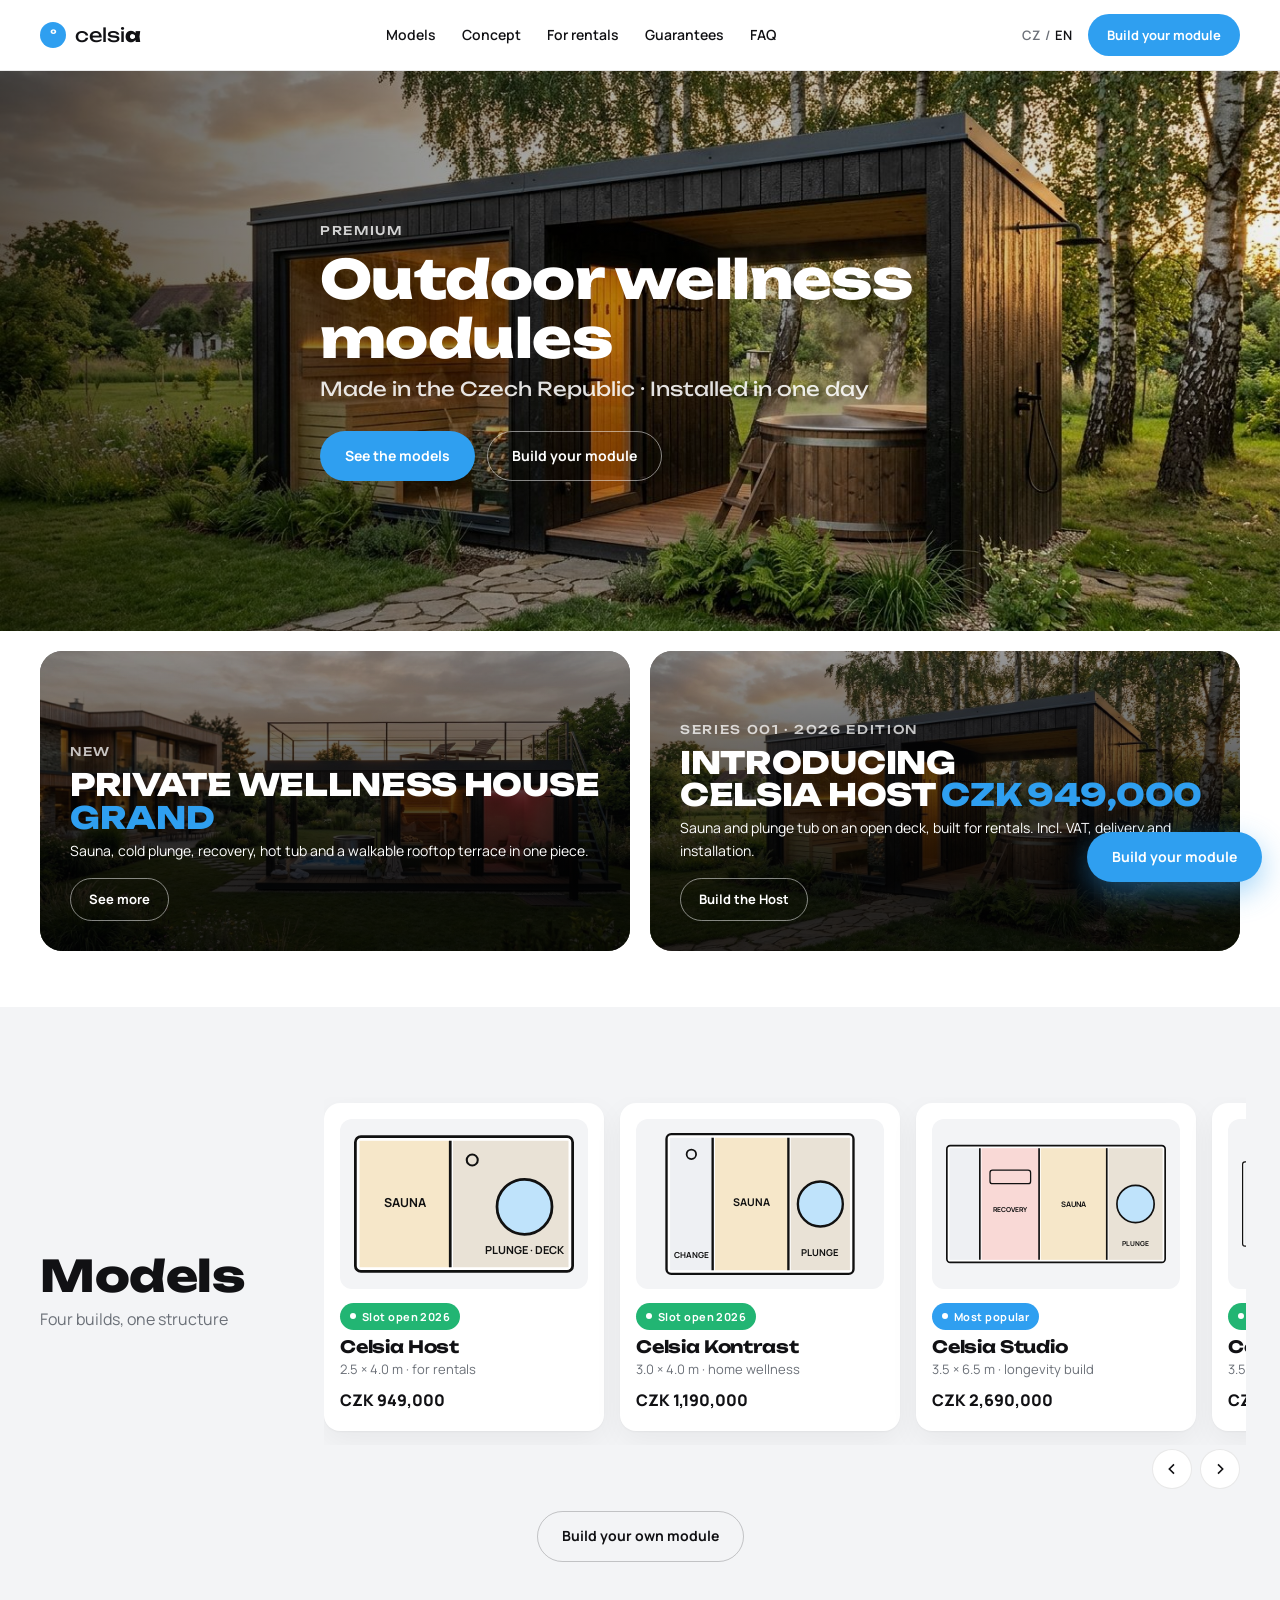
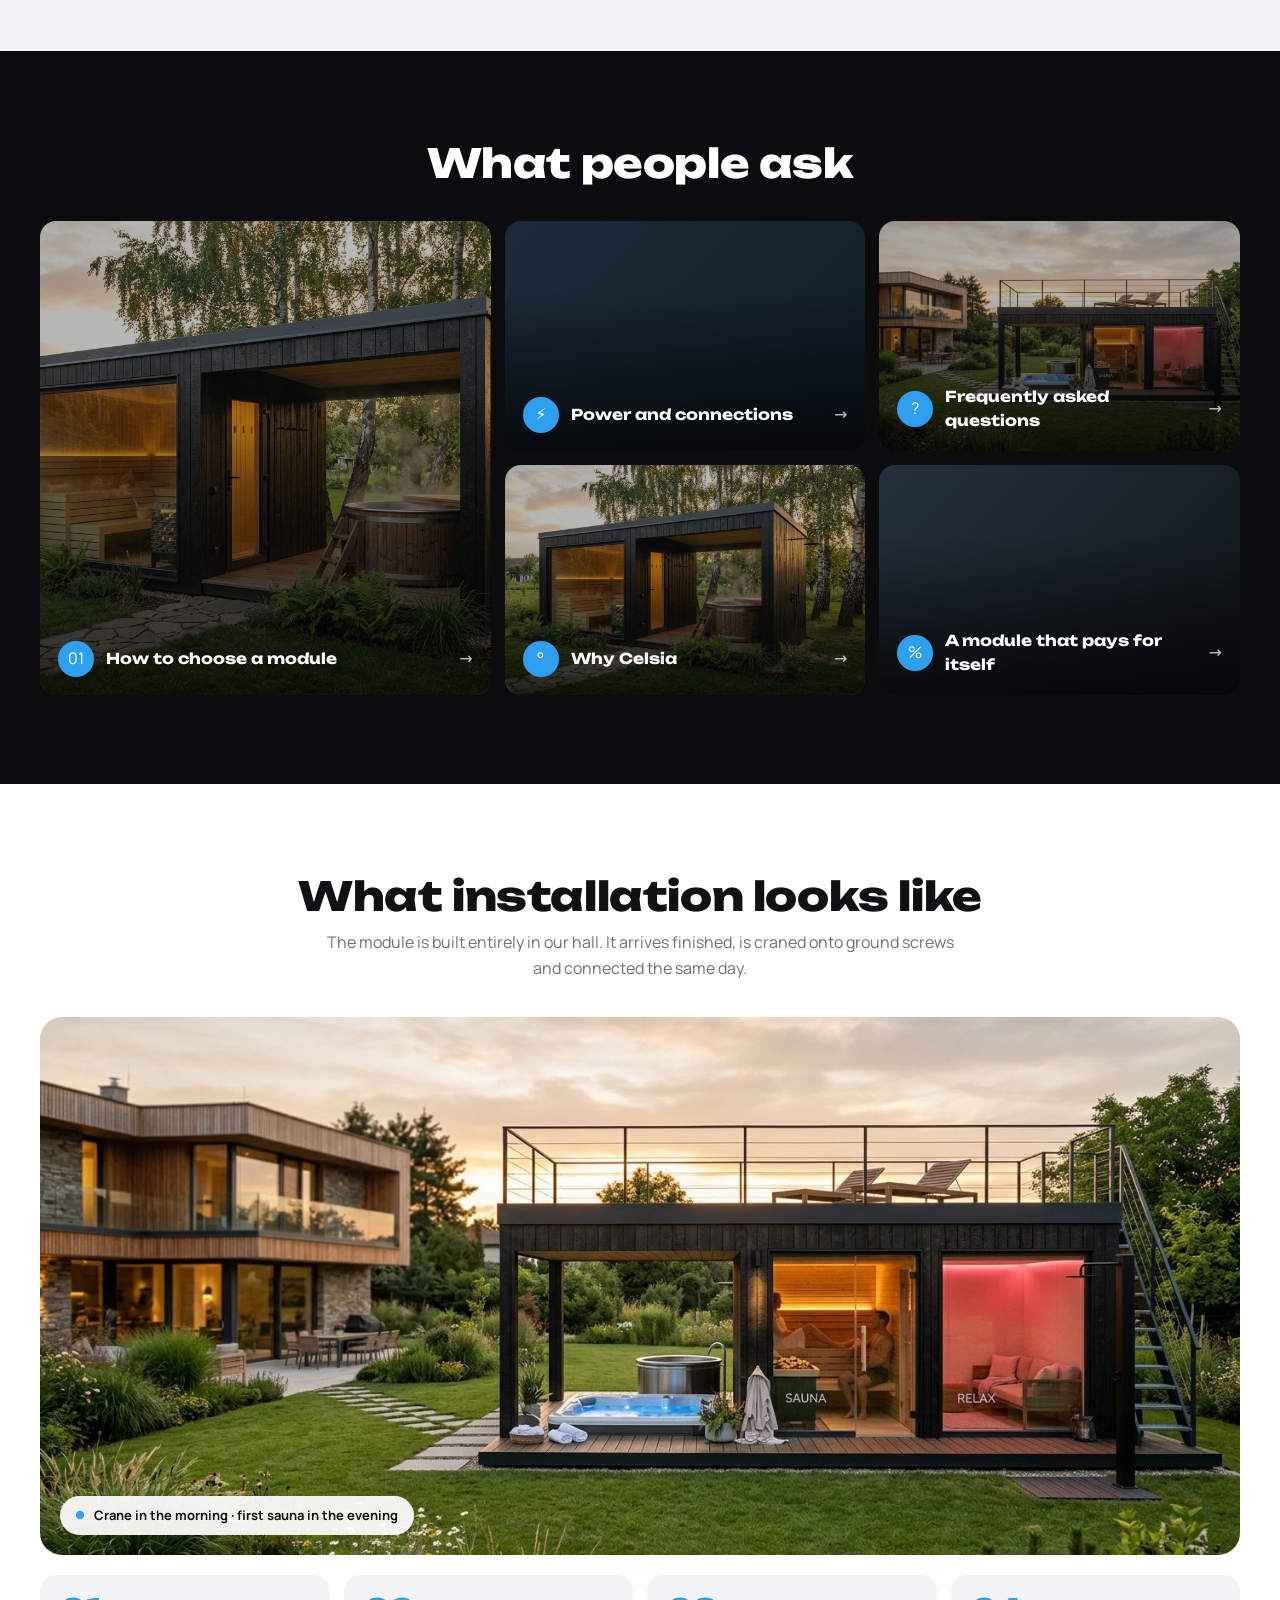
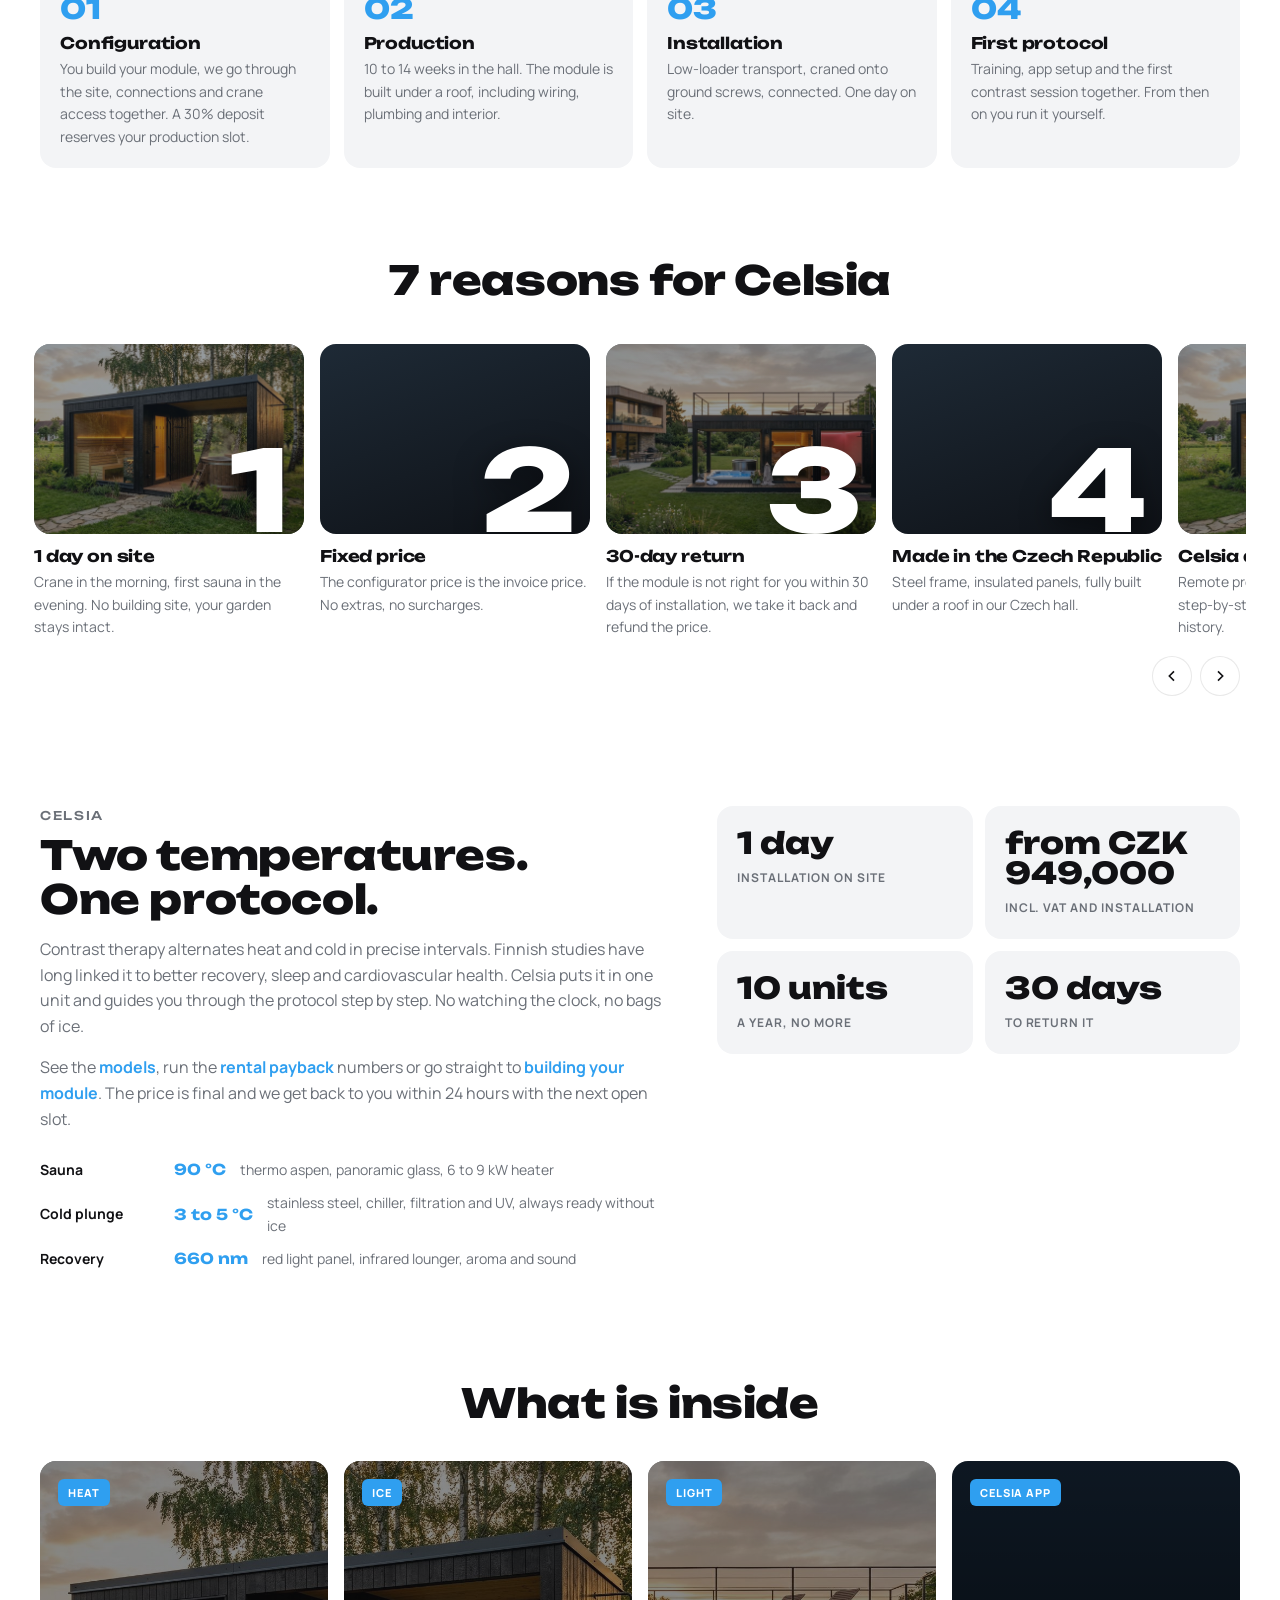
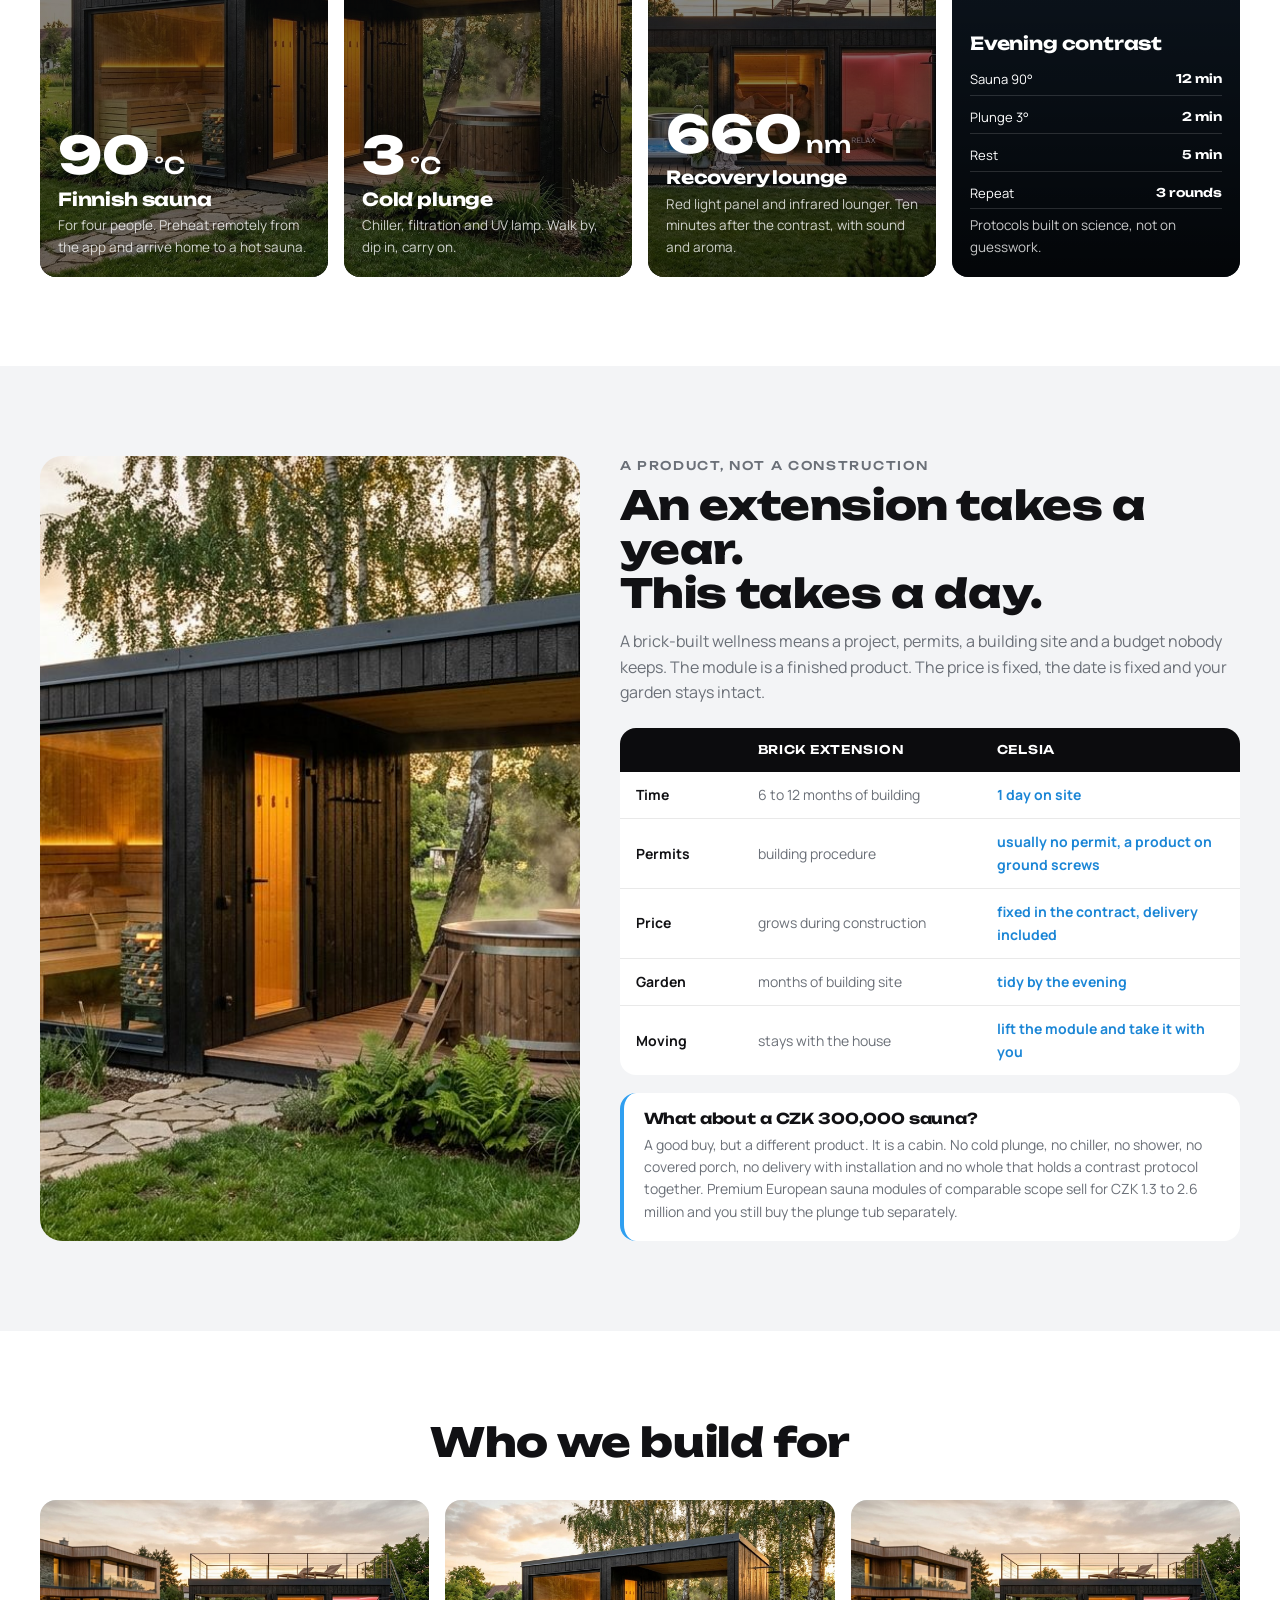
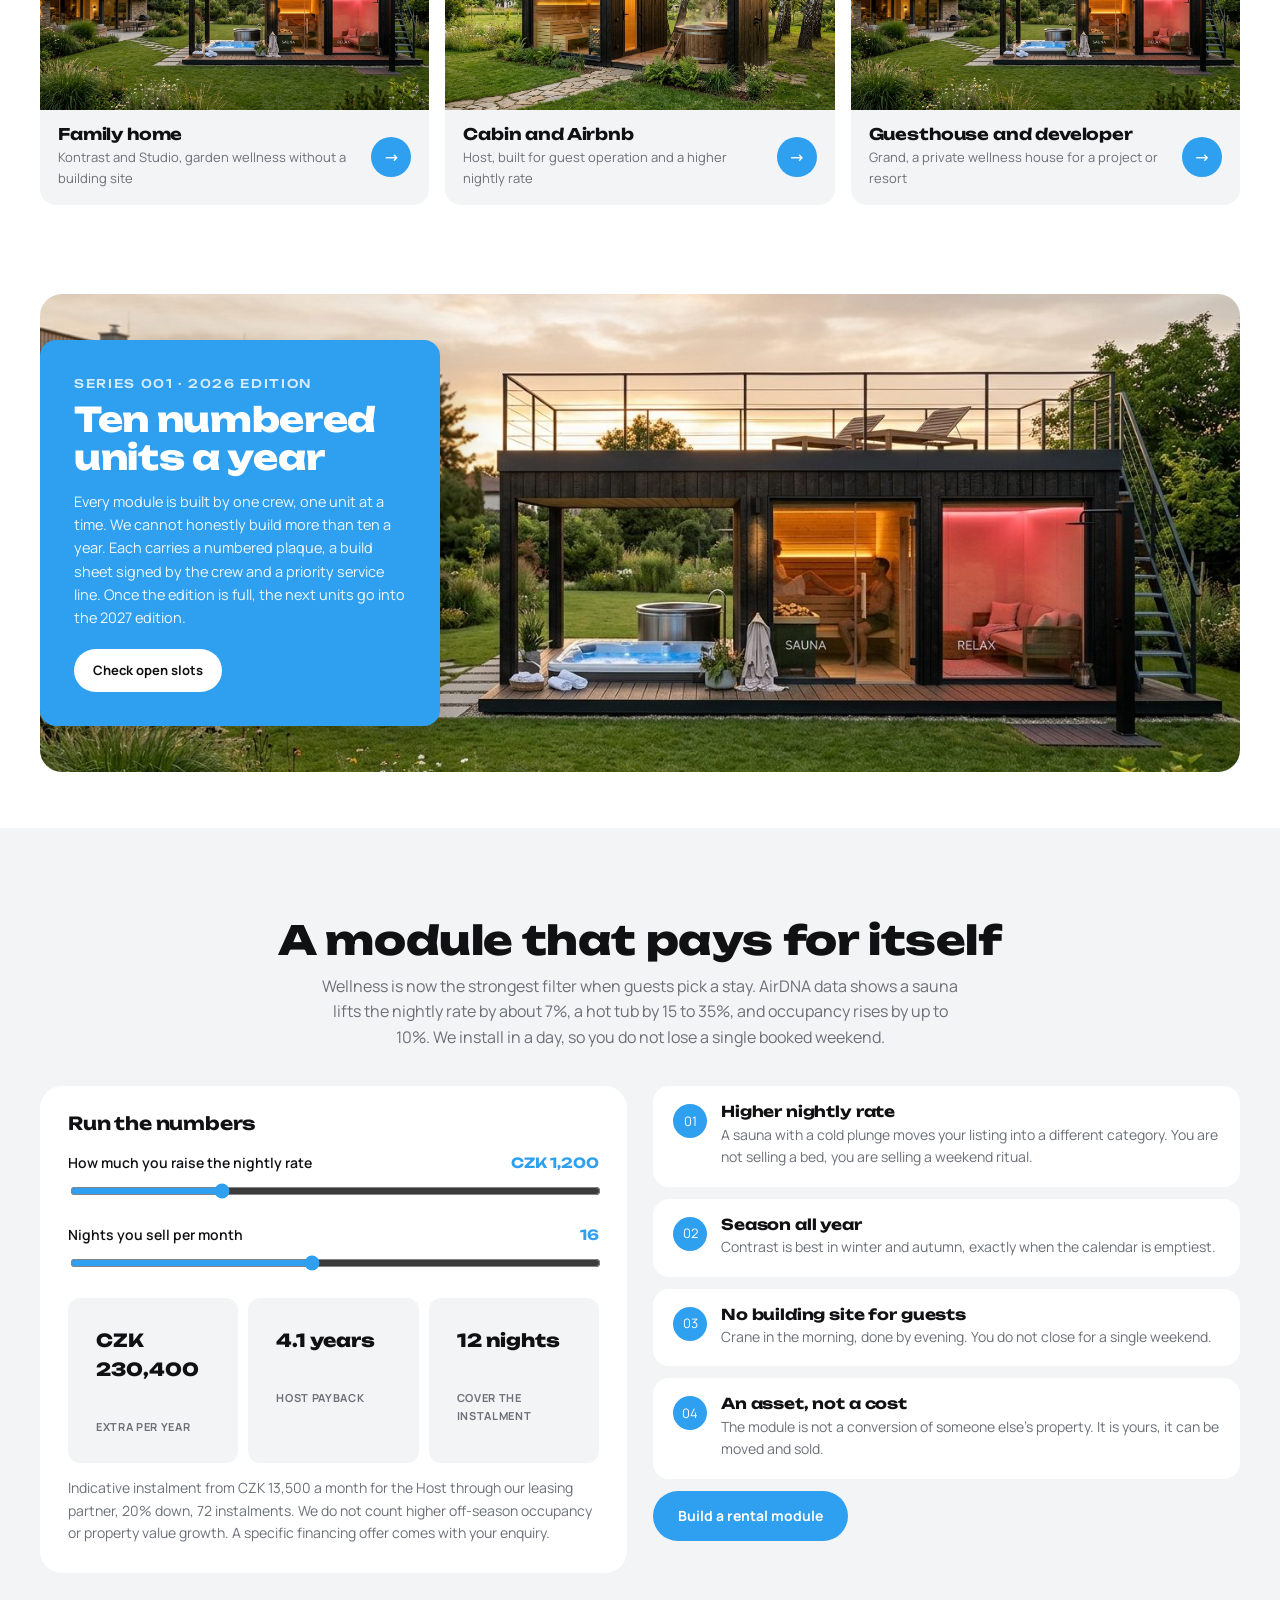
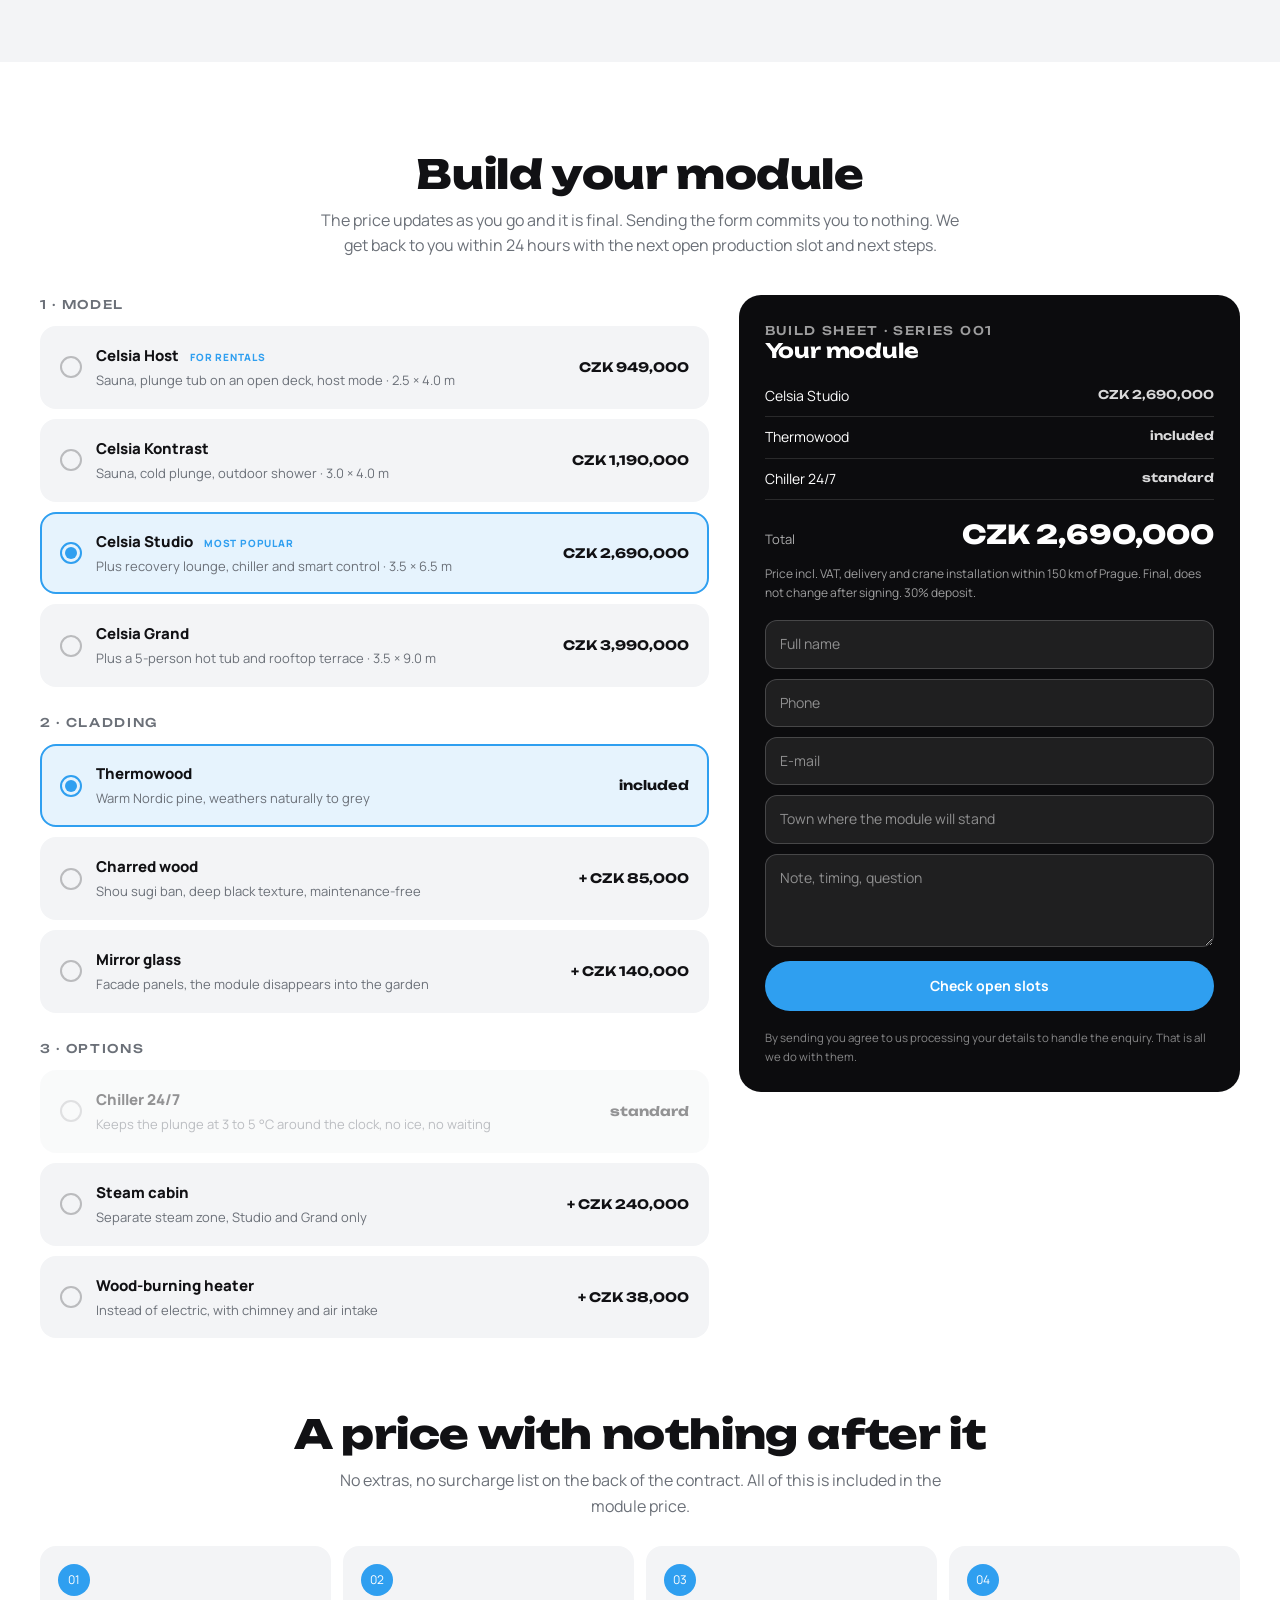
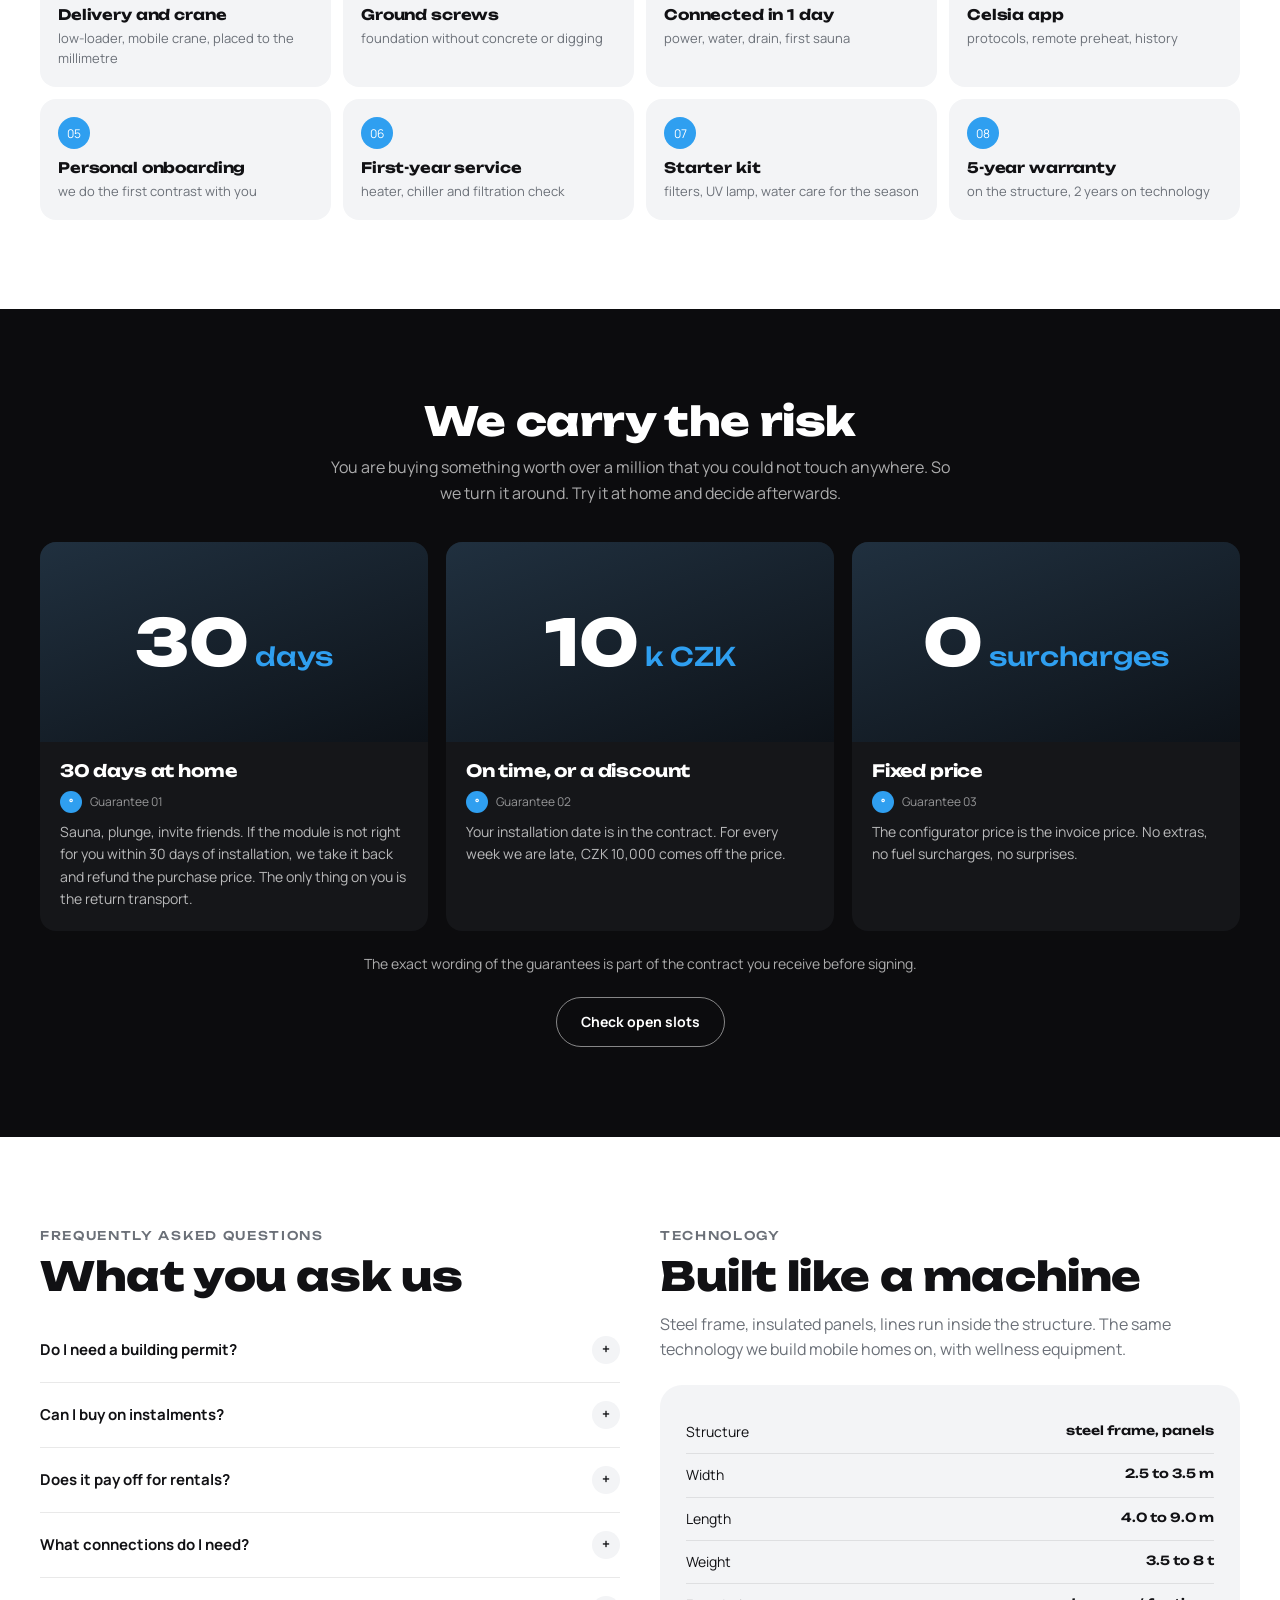
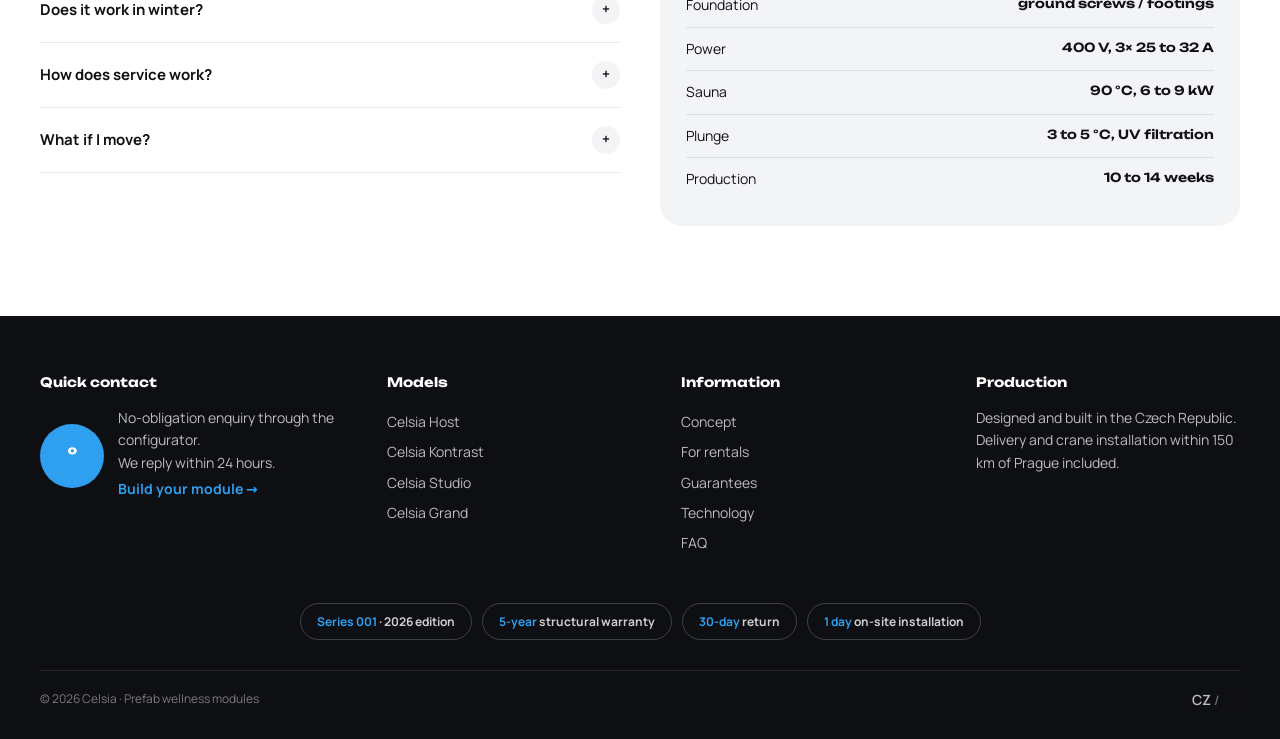
==== commit 563c0644: "Redesign ve stylu Spahouse: bile a cerne sekce, modry akcent, Unbounded, karty modelu, bento, 7 duvo" ====
--- a/en.html
+++ b/en.html
@@ -4,636 +4,621 @@
 <meta charset="utf-8">
 <meta name="viewport" content="width=device-width, initial-scale=1">
 <link rel="icon" type="image/svg+xml" href="favicon.svg">
-<title>Celsia — A complete wellness in one day</title>
-<meta name="description" content="Prefabricated wellness modules: Finnish sauna, ice bath and recovery lounge in one unit. Installed in a day, fixed price, 30-day money-back.">
-<link rel="preconnect" href="https://fonts.googleapis.com">
-<link rel="preconnect" href="https://fonts.gstatic.com" crossorigin>
-<link href="https://fonts.googleapis.com/css2?family=Instrument+Serif:ital@0;1&family=Familjen+Grotesk:ital,wght@0,400..700;1,400..700&family=Martian+Mono:wght@400;500;600&family=Unbounded:wght@200..900&display=swap" rel="stylesheet">
-<style>
-body{margin:0;background:#fff;color:#0d2125;font-family:"Familjen Grotesk",system-ui,sans-serif;-webkit-font-smoothing:antialiased;font-size:17px}
-a{color:#0d2125;text-decoration:none}a:hover{color:#f0561d}
-::selection{background:#f0561d;color:#fff}
-summary::-webkit-details-marker{display:none}
-input[type=range]{accent-color:#f0561d}
-html{scroll-behavior:smooth}
-section[id]{scroll-margin-top:76px}
-@media (max-width:1040px){[data-m~="nav"]{display:none!important}}
-@media (max-width:760px){
-[data-m~="stack"]{grid-template-columns:1fr!important}
-[data-m~="stack2"]{grid-template-columns:1fr 1fr!important}
-[data-m~="hide"]{display:none!important}
-[data-m~="unstick"]{position:static!important}
-[data-m~="stats"]>div{border-left:none!important;border-top:1px solid rgba(13,33,37,.14);padding:16px 12px 16px 0!important}
-[data-m~="stats"]>div:nth-child(-n+2){border-top:none}
-[data-m~="stats"]>div:nth-child(2n){border-left:1px solid rgba(13,33,37,.14)!important;padding-left:14px!important}
-[data-m~="trow"]{grid-template-columns:1fr 1fr!important}
-[data-m~="trow"]>div{padding:10px 14px 12px 0!important}
-[data-m~="trow"]>div:first-child{grid-column:1/-1;padding:14px 0 2px!important}
-[data-m~="zona"]{grid-template-columns:auto 1fr!important;row-gap:4px!important}
-[data-m~="zona"]>p{grid-column:1/-1}
-[data-m~="cta"]{padding:9px 12px!important;letter-spacing:.06em!important}
-}
-</style>
+<title>Celsia — Premium outdoor wellness modules</title>
+<meta name="description" content="Prefab wellness modules: Finnish sauna, cold plunge and recovery in one unit. Installed in a day, fixed price, 30-day return.">
+<link rel="stylesheet" href="fonts.css">
+<link rel="stylesheet" href="style.css">
 </head>
 <body>
-<div>
-  <header data-screen-label="Navigation" style="position:sticky;top:0;z-index:50;background:rgba(255,255,255,.88);backdrop-filter:blur(14px);border-bottom:1px solid rgba(13,33,37,.12)">
-    <div style="max-width:1360px;margin:0 auto;padding:0 clamp(20px,4vw,56px);display:flex;align-items:center;justify-content:space-between;height:66px">
-      <a href="#top" style="display:flex;align-items:center;gap:10px">
-        <span style="font-family:'Unbounded',sans-serif;font-size:18px;line-height:1;color:#0d2125"><span style="font-weight:200">c</span><span style="font-weight:280">e</span><span style="font-weight:380">l</span><span style="font-weight:520">s</span><span style="font-weight:700">i</span><span style="font-weight:900">a</span></span>
-      </a>
-      <nav style="display:flex;align-items:center;gap:26px;font-size:14.5px">
-        <a href="#koncept" data-m="nav" style="color:#54696b" data-hover="color:#0d2125">Concept</a>
-        <a href="#modely" data-m="nav" style="color:#54696b" data-hover="color:#0d2125">Models</a>
-        <a href="#pronajem" data-m="nav" style="color:#54696b" data-hover="color:#0d2125">For rentals</a>
-        <a href="#garance" data-m="nav" style="color:#54696b" data-hover="color:#0d2125">Guarantee</a>
-        <a href="#technika" data-m="nav" style="color:#54696b" data-hover="color:#0d2125">Specs</a>
-        <span style="font-family:'Martian Mono',monospace;font-size:12px;letter-spacing:.08em;white-space:nowrap;flex-shrink:0"><a href="index.html" style="color:#54696b" data-hover="color:#f0561d">CZ</a><span style="color:#54696b"> / </span><span style="color:#0d2125;font-weight:600">EN</span></span>
-        <a href="#konfigurator" data-m="cta" style="white-space:nowrap;background:#f0561d;color:#fff;padding:11px 20px;font-family:'Martian Mono',monospace;font-size:11px;letter-spacing:.12em;text-transform:uppercase" data-hover="background:#ff6a30;color:#fff">Build your module</a>
-      </nav>
-    </div>
-  </header>
-
-  <section id="top" data-screen-label="Hero" style="padding-top:clamp(48px,7vh,84px)">
-    <div style="max-width:1360px;margin:0 auto;padding:0 clamp(20px,4vw,56px)">
-      <div style="display:flex;justify-content:space-between;gap:20px;flex-wrap:wrap;border-top:1px solid rgba(13,33,37,.14);border-bottom:1px solid rgba(13,33,37,.14);padding:12px 0;font-family:'Martian Mono',monospace;font-size:11px;letter-spacing:.14em;text-transform:uppercase;color:#54696b">
-        <span>Prefabricated wellness modules</span>
-        <span>Made in the Czech Republic</span>
-        <span style="color:#f0561d">Series 001 · Edition 2026</span>
-      </div>
-      <h1 style="margin:clamp(36px,6vh,64px) 0 0;font-family:'Instrument Serif',serif;font-weight:400;font-size:clamp(42px,8.2vw,124px);line-height:.98;letter-spacing:-.015em">A complete wellness in one day.<br><em style="color:#f0561d;font-weight:400">No construction.</em></h1>
-      <div data-m="stack" style="display:grid;grid-template-columns:minmax(0,1fr) auto;gap:clamp(28px,5vw,80px);align-items:end;margin-top:clamp(32px,5vh,56px)">
+
+<header class="hdr">
+  <div class="wrap">
+    <a href="#top" class="logo" aria-label="Celsia">
+      <span class="logo-mark">°</span>
+      <span class="logo-type">celsi<b>a</b></span>
+    </a>
+    <nav class="nav">
+      <a href="#modely">Models</a>
+      <a href="#koncept">Concept</a>
+      <a href="#pronajem">For rentals</a>
+      <a href="#garance">Guarantees</a>
+      <a href="#faq">FAQ</a>
+    </nav>
+    <div class="hdr-right">
+      <span class="lang"><a href="index.html">CZ</a> / <a href="en.html" class="on">EN</a></span>
+      <a href="#konfigurator" class="btn btn-blue btn-sm">Build your module</a>
+      <button class="burger" aria-label="Menu" data-burger>MENU <span></span></button>
+    </div>
+  </div>
+  <div class="mnav" data-mnav>
+    <a href="#modely">Models</a>
+    <a href="#koncept">Concept</a>
+    <a href="#pronajem">For rentals</a>
+    <a href="#konfigurator">Configurator</a>
+    <a href="#garance">Guarantees</a>
+    <a href="#faq">FAQ</a>
+    <a href="index.html">Česky</a>
+  </div>
+</header>
+
+<main id="top">
+
+<!-- HERO -->
+<section class="hero">
+  <img src="img/hero-kontrast.jpg" alt="Celsia wellness module with sauna and cold plunge in a garden">
+  <div class="hero-in">
+    <div class="wrap">
+      <div class="eyebrow">Premium</div>
+      <h1>Outdoor wellness modules</h1>
+      <div class="sub">Made in the Czech Republic · Installed in one day</div>
+      <div class="hero-cta">
+        <a href="#modely" class="btn btn-blue">See the models</a>
+        <a href="#konfigurator" class="btn btn-outline-w">Build your module</a>
+      </div>
+    </div>
+  </div>
+</section>
+
+<!-- PROMO BANNERS -->
+<section class="wrap">
+  <div class="promos">
+    <a href="#modely" class="promo">
+      <img src="img/grand-terrace.jpg" alt="Celsia Grand with rooftop terrace">
+      <div class="promo-in">
+        <div class="eyebrow">New</div>
+        <h3>Private wellness house<br><span class="accent">Grand</span></h3>
+        <p class="small">Sauna, cold plunge, recovery, hot tub and a walkable rooftop terrace in one piece.</p>
+        <span class="btn btn-outline-w btn-sm">See more</span>
+      </div>
+    </a>
+    <a href="#konfigurator" class="promo" data-goto-model="host">
+      <img src="img/hero-kontrast.jpg" alt="Celsia Host">
+      <div class="promo-in">
+        <div class="eyebrow">Series 001 · 2026 edition</div>
+        <h3>Introducing<br>Celsia Host <span class="accent">CZK 949,000</span></h3>
+        <p class="small">Sauna and plunge tub on an open deck, built for rentals. Incl. VAT, delivery and installation.</p>
+        <span class="btn btn-outline-w btn-sm">Build the Host</span>
+      </div>
+    </a>
+  </div>
+</section>
+
+<!-- MODELS -->
+<section id="modely" class="sec sec-gray" style="margin-top:56px">
+  <div class="wrap">
+    <div class="models-head">
+      <div>
+        <h2>Models</h2>
+        <p class="muted">Four builds, one structure</p>
+      </div>
+      <div>
+        <div class="cards-scroll" data-scroll="models">
+          <a href="#konfigurator" class="pcard" data-goto-model="host">
+            <div class="plan">
+              <svg viewBox="0 0 160 100" aria-hidden="true">
+                <rect x="1" y="1" width="158" height="98" rx="4" fill="#fff" stroke="#111" stroke-width="2"/>
+                <rect x="4" y="4" width="66" height="92" fill="#f6e7c9"/>
+                <line x1="70" y1="4" x2="70" y2="96" stroke="#111" stroke-width="2"/>
+                <rect x="72" y="4" width="84" height="92" fill="#e9e2d6"/>
+                <circle cx="124" cy="52" r="20" fill="#bfe3fb" stroke="#111" stroke-width="2"/>
+                <circle cx="86" cy="18" r="4" fill="none" stroke="#111" stroke-width="1.5"/>
+                <text x="37" y="52" font-size="9" font-family="Manrope" font-weight="700" text-anchor="middle" fill="#111">SAUNA</text>
+                <text x="124" y="86" font-size="8" font-family="Manrope" font-weight="700" text-anchor="middle" fill="#111">PLUNGE · DECK</text>
+              </svg>
+            </div>
+            <span class="badge">Slot open 2026</span>
+            <h3>Celsia Host</h3>
+            <div class="dim">2.5 × 4.0 m · for rentals</div>
+            <div class="price">CZK 949,000</div>
+          </a>
+          <a href="#konfigurator" class="pcard" data-goto-model="kontrast">
+            <div class="plan">
+              <svg viewBox="0 0 160 120" aria-hidden="true">
+                <rect x="1" y="1" width="158" height="118" rx="4" fill="#fff" stroke="#111" stroke-width="2"/>
+                <rect x="4" y="4" width="36" height="112" fill="#eef0f3"/>
+                <line x1="40" y1="4" x2="40" y2="116" stroke="#111" stroke-width="2"/>
+                <rect x="42" y="4" width="62" height="112" fill="#f6e7c9"/>
+                <line x1="104" y1="4" x2="104" y2="116" stroke="#111" stroke-width="2"/>
+                <rect x="106" y="4" width="50" height="112" fill="#e9e2d6"/>
+                <circle cx="131" cy="60" r="19" fill="#bfe3fb" stroke="#111" stroke-width="2"/>
+                <circle cx="22" cy="18" r="4" fill="none" stroke="#111" stroke-width="1.5"/>
+                <text x="73" y="62" font-size="9" font-family="Manrope" font-weight="700" text-anchor="middle" fill="#111">SAUNA</text>
+                <text x="131" y="104" font-size="8" font-family="Manrope" font-weight="700" text-anchor="middle" fill="#111">PLUNGE</text>
+                <text x="22" y="106" font-size="7" font-family="Manrope" font-weight="700" text-anchor="middle" fill="#111">CHANGE</text>
+              </svg>
+            </div>
+            <span class="badge">Slot open 2026</span>
+            <h3>Celsia Kontrast</h3>
+            <div class="dim">3.0 × 4.0 m · home wellness</div>
+            <div class="price">CZK 1,190,000</div>
+          </a>
+          <a href="#konfigurator" class="pcard" data-goto-model="studio">
+            <div class="plan">
+              <svg viewBox="0 0 260 140" aria-hidden="true">
+                <rect x="1" y="1" width="258" height="138" rx="4" fill="#fff" stroke="#111" stroke-width="2"/>
+                <rect x="4" y="4" width="36" height="132" fill="#eef0f3"/>
+                <line x1="40" y1="4" x2="40" y2="136" stroke="#111" stroke-width="2"/>
+                <rect x="42" y="4" width="68" height="132" fill="#f9d9d6"/>
+                <line x1="110" y1="4" x2="110" y2="136" stroke="#111" stroke-width="2"/>
+                <rect x="112" y="4" width="78" height="132" fill="#f6e7c9"/>
+                <line x1="190" y1="4" x2="190" y2="136" stroke="#111" stroke-width="2"/>
+                <rect x="192" y="4" width="64" height="132" fill="#e9e2d6"/>
+                <circle cx="224" cy="70" r="22" fill="#bfe3fb" stroke="#111" stroke-width="2"/>
+                <rect x="52" y="30" width="48" height="16" rx="3" fill="none" stroke="#111" stroke-width="1.5"/>
+                <text x="76" y="80" font-size="8" font-family="Manrope" font-weight="700" text-anchor="middle" fill="#111">RECOVERY</text>
+                <text x="151" y="74" font-size="9" font-family="Manrope" font-weight="700" text-anchor="middle" fill="#111">SAUNA</text>
+                <text x="224" y="120" font-size="8" font-family="Manrope" font-weight="700" text-anchor="middle" fill="#111">PLUNGE</text>
+              </svg>
+            </div>
+            <span class="badge badge-blue">Most popular</span>
+            <h3>Celsia Studio</h3>
+            <div class="dim">3.5 × 6.5 m · longevity build</div>
+            <div class="price">CZK 2,690,000</div>
+          </a>
+          <a href="#konfigurator" class="pcard" data-goto-model="grand">
+            <div class="plan">
+              <svg viewBox="0 0 360 140" aria-hidden="true">
+                <rect x="1" y="1" width="358" height="138" rx="4" fill="#fff" stroke="#111" stroke-width="2"/>
+                <rect x="4" y="4" width="32" height="132" fill="#eef0f3"/>
+                <line x1="36" y1="4" x2="36" y2="136" stroke="#111" stroke-width="2"/>
+                <rect x="38" y="4" width="62" height="132" fill="#f9d9d6"/>
+                <line x1="100" y1="4" x2="100" y2="136" stroke="#111" stroke-width="2"/>
+                <rect x="102" y="4" width="74" height="132" fill="#f6e7c9"/>
+                <line x1="176" y1="4" x2="176" y2="136" stroke="#111" stroke-width="2"/>
+                <rect x="178" y="4" width="58" height="132" fill="#e9e2d6"/>
+                <circle cx="207" cy="70" r="20" fill="#bfe3fb" stroke="#111" stroke-width="2"/>
+                <line x1="236" y1="4" x2="236" y2="136" stroke="#111" stroke-width="2"/>
+                <rect x="238" y="4" width="48" height="132" fill="#e4eef3"/>
+                <line x1="286" y1="4" x2="286" y2="136" stroke="#111" stroke-width="2"/>
+                <rect x="288" y="4" width="68" height="132" fill="#e9e2d6"/>
+                <rect x="298" y="30" width="48" height="80" rx="10" fill="#9fd4f7" stroke="#111" stroke-width="2"/>
+                <text x="69" y="80" font-size="7" font-family="Manrope" font-weight="700" text-anchor="middle" fill="#111">RECOVERY</text>
+                <text x="139" y="74" font-size="9" font-family="Manrope" font-weight="700" text-anchor="middle" fill="#111">SAUNA</text>
+                <text x="207" y="118" font-size="8" font-family="Manrope" font-weight="700" text-anchor="middle" fill="#111">PLUNGE</text>
+                <text x="262" y="74" font-size="7" font-family="Manrope" font-weight="700" text-anchor="middle" fill="#111">STEAM</text>
+                <text x="322" y="124" font-size="7" font-family="Manrope" font-weight="700" text-anchor="middle" fill="#111">HOT TUB</text>
+              </svg>
+            </div>
+            <span class="badge">Slot open 2026</span>
+            <h3>Celsia Grand</h3>
+            <div class="dim">3.5 × 9.0 m · private wellness house</div>
+            <div class="price">CZK 3,990,000</div>
+          </a>
+        </div>
+        <div class="scroll-ctrl">
+          <button class="circ" data-scroll-prev="models" aria-label="Previous">
+            <svg viewBox="0 0 24 24" fill="none" stroke="currentColor" stroke-width="2.4"><path d="M15 5l-7 7 7 7"/></svg>
+          </button>
+          <button class="circ" data-scroll-next="models" aria-label="Next">
+            <svg viewBox="0 0 24 24" fill="none" stroke="currentColor" stroke-width="2.4"><path d="M9 5l7 7-7 7"/></svg>
+          </button>
+        </div>
+      </div>
+    </div>
+    <div class="center-btn"><a href="#konfigurator" class="btn btn-outline">Build your own module</a></div>
+  </div>
+</section>
+
+<!-- BENTO -->
+<section class="sec sec-dark">
+  <div class="wrap">
+    <div class="sec-title"><h2>What people ask</h2></div>
+    <div class="bento">
+      <a href="#modely" class="tile big">
+        <img src="img/hero-kontrast.jpg" alt="">
+        <div class="tile-in"><span class="circ">01</span><span class="t">How to choose a module</span><span class="arr">→</span></div>
+      </a>
+      <a href="#technika" class="tile grad">
+        <div class="tile-in"><span class="circ">⚡</span><span class="t">Power and connections</span><span class="arr">→</span></div>
+      </a>
+      <a href="#faq" class="tile">
+        <img src="img/grand-terrace.jpg" alt="" style="object-position:70% 60%">
+        <div class="tile-in"><span class="circ">?</span><span class="t">Frequently asked questions</span><span class="arr">→</span></div>
+      </a>
+      <a href="#duvody" class="tile">
+        <img src="img/hero-kontrast.jpg" alt="" style="object-position:80% 50%">
+        <div class="tile-in"><span class="circ">°</span><span class="t">Why Celsia</span><span class="arr">→</span></div>
+      </a>
+      <a href="#pronajem" class="tile grad2">
+        <div class="tile-in"><span class="circ">%</span><span class="t">A module that pays for itself</span><span class="arr">→</span></div>
+      </a>
+    </div>
+  </div>
+</section>
+
+<!-- INSTALL -->
+<section id="proces" class="sec">
+  <div class="wrap">
+    <div class="sec-title">
+      <h2>What installation looks like</h2>
+      <p>The module is built entirely in our hall. It arrives finished, is craned onto ground screws and connected the same day.</p>
+    </div>
+    <div class="bigimg">
+      <img src="img/grand-terrace.jpg" alt="Installed Celsia Grand module in a garden">
+      <div class="chip"><i></i> Crane in the morning · first sauna in the evening</div>
+    </div>
+    <div class="steps">
+      <div class="step"><div class="n">01</div><h3>Configuration</h3><p>You build your module, we go through the site, connections and crane access together. A 30% deposit reserves your production slot.</p></div>
+      <div class="step"><div class="n">02</div><h3>Production</h3><p>10 to 14 weeks in the hall. The module is built under a roof, including wiring, plumbing and interior.</p></div>
+      <div class="step"><div class="n">03</div><h3>Installation</h3><p>Low-loader transport, craned onto ground screws, connected. One day on site.</p></div>
+      <div class="step"><div class="n">04</div><h3>First protocol</h3><p>Training, app setup and the first contrast session together. From then on you run it yourself.</p></div>
+    </div>
+  </div>
+</section>
+
+<!-- 7 REASONS -->
+<section id="duvody" class="sec" style="padding-top:0">
+  <div class="wrap">
+    <div class="sec-title"><h2>7 reasons for Celsia</h2></div>
+    <div class="reasons" data-scroll="reasons">
+      <div class="reason"><div class="pic"><img src="img/hero-kontrast.jpg" alt=""><div class="num">1</div></div><h3>1 day on site</h3><p>Crane in the morning, first sauna in the evening. No building site, your garden stays intact.</p></div>
+      <div class="reason"><div class="pic"><div class="num">2</div></div><h3>Fixed price</h3><p>The configurator price is the invoice price. No extras, no surcharges.</p></div>
+      <div class="reason"><div class="pic"><img src="img/grand-terrace.jpg" alt="" style="object-position:60% 50%"><div class="num">3</div></div><h3>30-day return</h3><p>If the module is not right for you within 30 days of installation, we take it back and refund the price.</p></div>
+      <div class="reason"><div class="pic"><div class="num">4</div></div><h3>Made in the Czech Republic</h3><p>Steel frame, insulated panels, fully built under a roof in our Czech hall.</p></div>
+      <div class="reason"><div class="pic"><img src="img/hero-kontrast.jpg" alt="" style="object-position:20% 50%"><div class="num">5</div></div><h3>Celsia app</h3><p>Remote preheat, temperature control, step-by-step protocols and session history.</p></div>
+      <div class="reason"><div class="pic"><div class="num">6</div></div><h3>5-year warranty</h3><p>5 years on the structure, 2 years on technology. First-year service included.</p></div>
+      <div class="reason"><div class="pic"><img src="img/grand-terrace.jpg" alt="" style="object-position:30% 50%"><div class="num">7</div></div><h3>10 units a year</h3><p>Every module is built by one crew. Numbered plaque and priority service line.</p></div>
+    </div>
+    <div class="scroll-ctrl">
+      <button class="circ" data-scroll-prev="reasons" aria-label="Previous"><svg viewBox="0 0 24 24" fill="none" stroke="currentColor" stroke-width="2.4"><path d="M15 5l-7 7 7 7"/></svg></button>
+      <button class="circ" data-scroll-next="reasons" aria-label="Next"><svg viewBox="0 0 24 24" fill="none" stroke="currentColor" stroke-width="2.4"><path d="M9 5l7 7-7 7"/></svg></button>
+    </div>
+  </div>
+</section>
+
+<!-- CONCEPT -->
+<section id="koncept" class="sec" style="padding-top:20px">
+  <div class="wrap">
+    <div class="concept">
+      <div>
+        <div class="eyebrow">Celsia</div>
+        <h2>Two temperatures.<br>One protocol.</h2>
+        <p class="lead">Contrast therapy alternates heat and cold in precise intervals. Finnish studies have long linked it to better recovery, sleep and cardiovascular health. Celsia puts it in one unit and guides you through the protocol step by step. No watching the clock, no bags of ice.</p>
+        <p class="lead">See the <a href="#modely">models</a>, run the <a href="#pronajem">rental payback</a> numbers or go straight to <a href="#konfigurator">building your module</a>. The price is final and we get back to you within 24 hours with the next open slot.</p>
+        <div class="statrows">
+          <div class="statrow"><span class="k">Sauna</span><span class="v">90 °C</span><span class="d">thermo aspen, panoramic glass, 6 to 9 kW heater</span></div>
+          <div class="statrow"><span class="k">Cold plunge</span><span class="v">3 to 5 °C</span><span class="d">stainless steel, chiller, filtration and UV, always ready without ice</span></div>
+          <div class="statrow"><span class="k">Recovery</span><span class="v">660 nm</span><span class="d">red light panel, infrared lounger, aroma and sound</span></div>
+        </div>
+      </div>
+      <div class="kpis">
+        <div class="kpi"><div class="v">1 day</div><div class="l">Installation on site</div></div>
+        <div class="kpi"><div class="v">from CZK 949,000</div><div class="l">Incl. VAT and installation</div></div>
+        <div class="kpi"><div class="v">10 units</div><div class="l">A year, no more</div></div>
+        <div class="kpi"><div class="v">30 days</div><div class="l">To return it</div></div>
+      </div>
+    </div>
+  </div>
+</section>
+
+<!-- ZONES -->
+<section class="sec" style="padding-top:20px">
+  <div class="wrap">
+    <div class="sec-title"><h2>What is inside</h2></div>
+    <div class="reels">
+      <div class="reel">
+        <img src="img/hero-kontrast.jpg" alt="" style="object-position:25% 50%">
+        <span class="tag">Heat</span>
+        <div><div class="big">90<small>°C</small></div><h3>Finnish sauna</h3><p>For four people. Preheat remotely from the app and arrive home to a hot sauna.</p></div>
+      </div>
+      <div class="reel">
+        <img src="img/hero-kontrast.jpg" alt="" style="object-position:75% 50%">
+        <span class="tag">Ice</span>
+        <div><div class="big">3<small>°C</small></div><h3>Cold plunge</h3><p>Chiller, filtration and UV lamp. Walk by, dip in, carry on.</p></div>
+      </div>
+      <div class="reel">
+        <img src="img/grand-terrace.jpg" alt="" style="object-position:80% 55%">
+        <span class="tag">Light</span>
+        <div><div class="big">660<small>nm</small></div><h3>Recovery lounge</h3><p>Red light panel and infrared lounger. Ten minutes after the contrast, with sound and aroma.</p></div>
+      </div>
+      <div class="reel app">
+        <span class="tag">Celsia app</span>
         <div>
-          <p style="margin:0;font-size:18.5px;line-height:1.65;color:#3c5254;max-width:54ch;text-wrap:pretty">A Finnish sauna, an ice bath and a recovery lounge in one steel-framed unit. We build it in our workshop, deliver it and set it by crane in the morning. You take your first sauna that evening. And if it doesn't feel right within 30 days, we take it back and refund you.</p>
-          <div style="display:flex;gap:12px;margin-top:34px;flex-wrap:wrap">
-            <a href="#konfigurator" style="background:#f0561d;color:#fff;padding:16px 28px;font-family:'Martian Mono',monospace;font-size:12px;letter-spacing:.12em;text-transform:uppercase;font-weight:500" data-hover="background:#ff6a30;color:#fff">Build your module →</a>
-            <a href="#pronajem" style="border:1px solid rgba(13,33,37,.3);color:#0d2125;padding:16px 28px;font-family:'Martian Mono',monospace;font-size:12px;letter-spacing:.12em;text-transform:uppercase" data-hover="border-color:#0d2125;color:#0d2125">I run a cabin / Airbnb</a>
+          <h3>Evening contrast</h3>
+          <div class="proto">
+            <div><span>Sauna 90°</span><b>12 min</b></div>
+            <div><span>Plunge 3°</span><b>2 min</b></div>
+            <div><span>Rest</span><b>5 min</b></div>
+            <div><span>Repeat</span><b>3 rounds</b></div>
           </div>
-        </div>
-        <div data-m="hide" aria-hidden="true" style="display:flex;flex-direction:column;align-items:flex-end;gap:6px;padding-bottom:4px">
-          <span style="font-family:'Martian Mono',monospace;font-size:11px;letter-spacing:.14em;color:#4f93a8">ICE BATH</span>
-          <span style="font-family:'Instrument Serif',serif;font-size:clamp(40px,4.5vw,64px);line-height:1;color:#4f93a8">3°</span>
-          <span style="width:1px;height:56px;background:linear-gradient(180deg,#4f93a8,#f0561d)"></span>
-          <span style="font-family:'Instrument Serif',serif;font-size:clamp(40px,4.5vw,64px);line-height:1;color:#f0561d">90°</span>
-          <span style="font-family:'Martian Mono',monospace;font-size:11px;letter-spacing:.14em;color:#f0561d">SAUNA</span>
-        </div>
-      </div>
-    </div>
-    <figure style="margin:clamp(40px,7vh,72px) 0 0;position:relative">
-      <img src="img/hero-kontrast.jpg" alt="Celsia module in a garden at dusk, glazed sauna and cold plunge on a covered deck" style="display:block;width:100%;height:clamp(380px,74vh,720px);object-fit:cover">
-      <span style="position:absolute;top:22px;left:clamp(20px,4vw,56px);background:#f0561d;color:#fff;font-family:'Martian Mono',monospace;font-size:11px;letter-spacing:.12em;padding:8px 12px">SAUNA · 90°</span>
-      <span style="position:absolute;bottom:22px;right:clamp(20px,4vw,56px);background:#4f93a8;color:#fff;font-family:'Martian Mono',monospace;font-size:11px;letter-spacing:.12em;padding:8px 12px">ICE BATH · 3°</span>
-    </figure>
-    <div style="max-width:1360px;margin:0 auto;padding:0 clamp(20px,4vw,56px)">
-      <div data-m="stack2 stats" style="display:grid;grid-template-columns:repeat(4,1fr);border-bottom:1px solid rgba(13,33,37,.14)">
-        <div style="padding:24px 24px 24px 0"><b style="display:block;font-family:'Instrument Serif',serif;font-weight:400;font-size:27px">1 day</b><span style="font-family:'Martian Mono',monospace;font-size:11px;letter-spacing:.08em;color:#54696b">ON-SITE INSTALLATION</span></div>
-        <div style="padding:24px;border-left:1px solid rgba(13,33,37,.14)"><b style="display:block;font-family:'Instrument Serif',serif;font-weight:400;font-size:27px">from CZK 949,000</b><span style="font-family:'Martian Mono',monospace;font-size:11px;letter-spacing:.08em;color:#54696b">INCL. VAT &amp; CRANE</span></div>
-        <div style="padding:24px;border-left:1px solid rgba(13,33,37,.14)"><b style="display:block;font-family:'Instrument Serif',serif;font-weight:400;font-size:27px">10 units a year</b><span style="font-family:'Martian Mono',monospace;font-size:11px;letter-spacing:.08em;color:#54696b">THAT'S ALL WE MAKE</span></div>
-        <div style="padding:24px;border-left:1px solid rgba(13,33,37,.14)"><b style="display:block;font-family:'Instrument Serif',serif;font-weight:400;font-size:27px">30 days</b><span style="font-family:'Martian Mono',monospace;font-size:11px;letter-spacing:.08em;color:#54696b">MONEY BACK</span></div>
-      </div>
-    </div>
-  </section>
-
-  <section id="koncept" data-screen-label="Concept" style="padding:clamp(80px,12vh,150px) 0 0">
-    <div style="max-width:1360px;margin:0 auto;padding:0 clamp(20px,4vw,56px)">
-      <div style="display:flex;flex-wrap:wrap;gap:4px 18px;justify-content:space-between;align-items:baseline;border-top:1px solid rgba(13,33,37,.14);padding-top:16px;font-family:'Martian Mono',monospace;font-size:11px;letter-spacing:.14em;text-transform:uppercase;color:#54696b">
-        <span>N°01 — Concept</span><span><span style="color:#4f93a8">3°</span> ↔ <span style="color:#f0561d">90°</span></span>
-      </div>
-      <h2 style="margin:26px 0 0;font-family:'Instrument Serif',serif;font-weight:400;font-size:clamp(33px,5.4vw,80px);line-height:1.02;letter-spacing:-.01em;max-width:16ch">Two temperatures. <em style="color:#4f93a8">One protocol.</em></h2>
-      <p style="margin:26px 0 0;font-size:17.5px;line-height:1.65;color:#3c5254;max-width:60ch;text-wrap:pretty">Contrast therapy alternates heat and cold in precise intervals. Finnish research has long linked it to better recovery, sleep and cardiovascular health. Celsia puts it in a single unit and walks you through the protocol step by step. No timers to watch, no bags of ice.</p>
-      <div data-m="stack" style="display:grid;grid-template-columns:repeat(3,1fr);gap:clamp(24px,3vw,48px);margin-top:clamp(44px,7vh,72px)">
-        <article style="border-top:2px solid #f0561d;padding-top:22px">
-          <span style="font-family:'Instrument Serif',serif;font-size:clamp(48px,5vw,76px);line-height:1;color:#f0561d">90°</span>
-          <h3 style="margin:18px 0 10px;font-size:20px;font-weight:600;letter-spacing:.01em">Heat</h3>
-          <p style="margin:0;font-size:15.5px;line-height:1.62;color:#3c5254">A Finnish sauna for four. Thermo-aspen, panoramic glass, a 6–9 kW heater. Preheat remotely from the app so it's hot when you get home.</p>
-        </article>
-        <article style="border-top:2px solid #4f93a8;padding-top:22px">
-          <span style="font-family:'Instrument Serif',serif;font-size:clamp(48px,5vw,76px);line-height:1;color:#4f93a8">3°</span>
-          <h3 style="margin:18px 0 10px;font-size:20px;font-weight:600;letter-spacing:.01em">Ice</h3>
-          <p style="margin:0;font-size:15.5px;line-height:1.62;color:#3c5254">A cold plunge with chilling, filtration and a UV lamp. Holds 3–5 °C around the clock. Walk by, dip in, carry on.</p>
-        </article>
-        <article style="border-top:2px solid #0d2125;padding-top:22px">
-          <span style="font-family:'Instrument Serif',serif;font-size:clamp(48px,5vw,76px);line-height:1">660<span style="font-size:.45em"> nm</span></span>
-          <h3 style="margin:18px 0 10px;font-size:20px;font-weight:600;letter-spacing:.01em">Light</h3>
-          <p style="margin:0;font-size:15.5px;line-height:1.62;color:#3c5254">A recovery lounge with a full-size red light panel and an infrared lounger. Ten minutes after your rounds, with sound and aroma.</p>
-        </article>
-      </div>
-      <div role="img" aria-label="Example contrast protocol in the Celsia app" style="margin-top:clamp(44px,7vh,72px);max-width:520px;border:1px solid rgba(13,33,37,.18);background:#f4f7f6;padding:26px 28px">
-        <div style="display:flex;justify-content:space-between;align-items:baseline;border-bottom:1px solid rgba(13,33,37,.12);padding-bottom:14px;margin-bottom:6px">
-          <span style="font-family:'Instrument Serif',serif;font-size:21px">Evening contrast</span>
-          <span style="font-family:'Martian Mono',monospace;font-size:10.5px;letter-spacing:.12em;color:#54696b">CELSIA APP</span>
-        </div>
-        <div style="display:flex;justify-content:space-between;padding:11px 0;border-bottom:1px solid rgba(13,33,37,.08);font-family:'Martian Mono',monospace;font-size:13.5px"><span style="color:#f0561d">Sauna 90°</span><span>12 min</span></div>
-        <div style="display:flex;justify-content:space-between;padding:11px 0;border-bottom:1px solid rgba(13,33,37,.08);font-family:'Martian Mono',monospace;font-size:13.5px"><span style="color:#4f93a8">Ice bath 3°</span><span>2 min</span></div>
-        <div style="display:flex;justify-content:space-between;padding:11px 0;border-bottom:1px solid rgba(13,33,37,.08);font-family:'Martian Mono',monospace;font-size:13.5px"><span>Rest</span><span>5 min</span></div>
-        <div style="display:flex;justify-content:space-between;padding:11px 0;font-family:'Martian Mono',monospace;font-size:13.5px"><span style="color:#54696b">Repeat</span><span>3 rounds</span></div>
-        <p style="margin:10px 0 0;font-size:13px;color:#54696b;line-height:1.55">Temperature control, remote preheat and session history. Protocols built on science, not guesswork.</p>
-      </div>
-    </div>
-  </section>
-
-  <section id="srovnani" data-screen-label="Comparison" style="margin-top:clamp(80px,12vh,150px);background:#edf4f4;color:#0d2125;padding:clamp(72px,11vh,130px) 0">
-    <div style="max-width:1360px;margin:0 auto;padding:0 clamp(20px,4vw,56px)">
-      <div style="display:flex;flex-wrap:wrap;gap:4px 18px;justify-content:space-between;align-items:baseline;border-top:1px solid rgba(13,33,37,.2);padding-top:16px;font-family:'Martian Mono',monospace;font-size:11px;letter-spacing:.14em;text-transform:uppercase;color:#54696b">
-        <span>N°02 — Why a module</span><span>A product, not a build</span>
-      </div>
-      <h2 style="margin:26px 0 0;font-family:'Instrument Serif',serif;font-weight:400;font-size:clamp(33px,5.4vw,80px);line-height:1.02;letter-spacing:-.01em">An extension takes a year. <em style="color:#f0561d">This takes a day.</em></h2>
-      <p style="margin:24px 0 0;font-size:17.5px;line-height:1.65;color:#3c5254;max-width:58ch;text-wrap:pretty">Built-in wellness means a project, permits, a building site and a budget nobody sticks to. A module is a finished product. The price is fixed, the date is fixed and your garden stays intact.</p>
-      <div style="margin-top:clamp(40px,6vh,60px);border-top:2px solid #0d2125">
-        <div data-m="trow" style="display:grid;grid-template-columns:.65fr 1fr 1fr;border-bottom:1px solid rgba(13,33,37,.15);font-family:'Martian Mono',monospace;font-size:11px;letter-spacing:.12em;text-transform:uppercase;color:#54696b">
-          <div style="padding:16px 0"></div><div style="padding:16px 18px">Brick extension</div><div style="padding:16px 18px;color:#0d2125;background:rgba(240,86,29,.07)">Celsia</div>
-        </div>
-        <div data-m="trow" style="display:grid;grid-template-columns:.65fr 1fr 1fr;border-bottom:1px solid rgba(13,33,37,.15);font-size:15.5px">
-          <div style="padding:16px 0;color:#54696b;font-size:14px">Time</div><div style="padding:16px 18px;color:#6d8284">6–12 months of construction</div><div style="padding:16px 18px;background:rgba(240,86,29,.07);font-weight:600">1 day on site</div>
-        </div>
-        <div data-m="trow" style="display:grid;grid-template-columns:.65fr 1fr 1fr;border-bottom:1px solid rgba(13,33,37,.15);font-size:15.5px">
-          <div style="padding:16px 0;color:#54696b;font-size:14px">Permits</div><div style="padding:16px 18px;color:#6d8284">full planning process</div><div style="padding:16px 18px;background:rgba(240,86,29,.07)">usually permit-free — a product on ground screws</div>
-        </div>
-        <div data-m="trow" style="display:grid;grid-template-columns:.65fr 1fr 1fr;border-bottom:1px solid rgba(13,33,37,.15);font-size:15.5px">
-          <div style="padding:16px 0;color:#54696b;font-size:14px">Price</div><div style="padding:16px 18px;color:#6d8284">grows as you build</div><div style="padding:16px 18px;background:rgba(240,86,29,.07)">fixed in the contract, delivery included</div>
-        </div>
-        <div data-m="trow" style="display:grid;grid-template-columns:.65fr 1fr 1fr;border-bottom:1px solid rgba(13,33,37,.15);font-size:15.5px">
-          <div style="padding:16px 0;color:#54696b;font-size:14px">Your garden</div><div style="padding:16px 18px;color:#6d8284">months of building site</div><div style="padding:16px 18px;background:rgba(240,86,29,.07)">tidy by the evening</div>
-        </div>
-        <div data-m="trow" style="display:grid;grid-template-columns:.65fr 1fr 1fr;border-bottom:1px solid rgba(13,33,37,.15);font-size:15.5px">
-          <div style="padding:16px 0;color:#54696b;font-size:14px">When you move</div><div style="padding:16px 18px;color:#6d8284">stays with the house</div><div style="padding:16px 18px;background:rgba(240,86,29,.07)">lift the module and take it with you</div>
-        </div>
-      </div>
-      <div style="margin-top:clamp(40px,6vh,60px);max-width:720px">
-        <h3 style="margin:0 0 12px;font-family:'Instrument Serif',serif;font-weight:400;font-size:29px">What about a CZK 300k garden sauna?</h3>
-        <p style="margin:0;font-size:16px;line-height:1.65;color:#3c5254;text-wrap:pretty">A fine buy — a different product. It's a cabin. No ice bath, no chiller, no shower, no covered deck, no delivery and crane, and no single unit holding the contrast protocol together. Comparable premium European sauna modules — Finnish, Estonian — sell for CZK 1.3–2.6 million, with the plunge sold separately. Celsia has both in one body, standing in your garden in a day.</p>
-      </div>
-      <div data-screen-label="Zones" id="zony" style="margin-top:clamp(72px,11vh,120px)">
-        <div style="display:flex;flex-wrap:wrap;gap:4px 18px;justify-content:space-between;align-items:baseline;border-top:1px solid rgba(13,33,37,.2);padding-top:16px;font-family:'Martian Mono',monospace;font-size:11px;letter-spacing:.14em;text-transform:uppercase;color:#54696b">
-          <span>N°03 — Zones</span><span>Building blocks</span>
-        </div>
-        <h2 style="margin:26px 0 clamp(32px,5vh,48px);font-family:'Instrument Serif',serif;font-weight:400;font-size:clamp(30px,4.6vw,64px);line-height:1.04">A kit of zones to choose from.</h2>
-        <div style="border-top:1px solid rgba(13,33,37,.2)">
-          <div data-m="zona" style="display:grid;grid-template-columns:auto 220px 1fr;gap:clamp(16px,3vw,44px);align-items:baseline;padding:18px 0;border-bottom:1px solid rgba(13,33,37,.15)">
-            <span style="font-family:'Martian Mono',monospace;font-size:12px;color:#f0561d">01</span>
-            <h3 style="margin:0;font-family:'Instrument Serif',serif;font-weight:400;font-size:24px">Finnish sauna</h3>
-            <p style="margin:0;font-size:15px;color:#3c5254">Seats 4, thermo-aspen, panoramic glass. Electric heater as standard, wood-fired as an option.</p>
+          <p>Protocols built on science, not on guesswork.</p>
+        </div>
+      </div>
+    </div>
+  </div>
+</section>
+
+<!-- COMPARISON -->
+<section id="srovnani" class="sec sec-gray">
+  <div class="wrap">
+    <div class="compare">
+      <div class="pic"><img src="img/hero-kontrast.jpg" alt="Celsia Kontrast module"></div>
+      <div>
+        <div class="eyebrow">A product, not a construction</div>
+        <h2>An extension takes a year.<br>This takes a day.</h2>
+        <p class="muted" style="margin-top:14px">A brick-built wellness means a project, permits, a building site and a budget nobody keeps. The module is a finished product. The price is fixed, the date is fixed and your garden stays intact.</p>
+        <div class="ctable">
+          <div class="row head"><span></span><span>Brick extension</span><span>Celsia</span></div>
+          <div class="row"><span class="k">Time</span><span class="a">6 to 12 months of building</span><span class="b">1 day on site</span></div>
+          <div class="row"><span class="k">Permits</span><span class="a">building procedure</span><span class="b">usually no permit, a product on ground screws</span></div>
+          <div class="row"><span class="k">Price</span><span class="a">grows during construction</span><span class="b">fixed in the contract, delivery included</span></div>
+          <div class="row"><span class="k">Garden</span><span class="a">months of building site</span><span class="b">tidy by the evening</span></div>
+          <div class="row"><span class="k">Moving</span><span class="a">stays with the house</span><span class="b">lift the module and take it with you</span></div>
+        </div>
+        <div class="note">
+          <h3>What about a CZK 300,000 sauna?</h3>
+          <p>A good buy, but a different product. It is a cabin. No cold plunge, no chiller, no shower, no covered porch, no delivery with installation and no whole that holds a contrast protocol together. Premium European sauna modules of comparable scope sell for CZK 1.3 to 2.6 million and you still buy the plunge tub separately.</p>
+        </div>
+      </div>
+    </div>
+  </div>
+</section>
+
+<!-- AUDIENCE -->
+<section class="sec">
+  <div class="wrap">
+    <div class="sec-title"><h2>Who we build for</h2></div>
+    <div class="aud">
+      <a href="#modely" class="acard">
+        <div class="pic"><img src="img/grand-terrace.jpg" alt=""></div>
+        <div class="in"><div><h3>Family home</h3><div class="s">Kontrast and Studio, garden wellness without a building site</div></div><span class="circ">→</span></div>
+      </a>
+      <a href="#pronajem" class="acard">
+        <div class="pic"><img src="img/hero-kontrast.jpg" alt=""></div>
+        <div class="in"><div><h3>Cabin and Airbnb</h3><div class="s">Host, built for guest operation and a higher nightly rate</div></div><span class="circ">→</span></div>
+      </a>
+      <a href="#konfigurator" class="acard">
+        <div class="pic"><img src="img/grand-terrace.jpg" alt="" style="object-position:40% 40%"></div>
+        <div class="in"><div><h3>Guesthouse and developer</h3><div class="s">Grand, a private wellness house for a project or resort</div></div><span class="circ">→</span></div>
+      </a>
+    </div>
+  </div>
+</section>
+
+<!-- STORY -->
+<section class="wrap">
+  <div class="story">
+    <img src="img/grand-terrace.jpg" alt="">
+    <div class="box">
+      <div class="eyebrow">Series 001 · 2026 edition</div>
+      <h2>Ten numbered units a year</h2>
+      <p>Every module is built by one crew, one unit at a time. We cannot honestly build more than ten a year. Each carries a numbered plaque, a build sheet signed by the crew and a priority service line. Once the edition is full, the next units go into the 2027 edition.</p>
+      <a href="#konfigurator" class="btn btn-white btn-sm">Check open slots</a>
+    </div>
+  </div>
+</section>
+
+<!-- RENTAL / ROI -->
+<section id="pronajem" class="sec sec-gray" style="margin-top:56px">
+  <div class="wrap">
+    <div class="sec-title">
+      <h2>A module that pays for itself</h2>
+      <p>Wellness is now the strongest filter when guests pick a stay. AirDNA data shows a sauna lifts the nightly rate by about 7%, a hot tub by 15 to 35%, and occupancy rises by up to 10%. We install in a day, so you do not lose a single booked weekend.</p>
+    </div>
+    <div class="roi">
+      <div class="roi-calc">
+        <h3>Run the numbers</h3>
+        <div class="slider">
+          <label>How much you raise the nightly rate <output data-out="uplKc">CZK 1,200</output></label>
+          <input type="range" min="500" max="3000" step="100" value="1200" data-slider="upl">
+        </div>
+        <div class="slider">
+          <label>Nights you sell per month <output data-out="nightsVal">16</output></label>
+          <input type="range" min="6" max="28" step="1" value="16" data-slider="nights">
+        </div>
+        <div class="roi-out">
+          <div><div class="v" data-out="yearlyKc">CZK 230,400</div><div class="l">Extra per year</div></div>
+          <div><div class="v" data-out="paybackTxt">4.1 years</div><div class="l">Host payback</div></div>
+          <div><div class="v" data-out="coverTxt">12 nights</div><div class="l">Cover the instalment</div></div>
+        </div>
+        <p class="small muted" style="margin-top:14px">Indicative instalment from CZK 13,500 a month for the Host through our leasing partner, 20% down, 72 instalments. We do not count higher off-season occupancy or property value growth. A specific financing offer comes with your enquiry.</p>
+      </div>
+      <div class="roi-why">
+        <div class="why"><span class="circ">01</span><div><h3>Higher nightly rate</h3><p>A sauna with a cold plunge moves your listing into a different category. You are not selling a bed, you are selling a weekend ritual.</p></div></div>
+        <div class="why"><span class="circ">02</span><div><h3>Season all year</h3><p>Contrast is best in winter and autumn, exactly when the calendar is emptiest.</p></div></div>
+        <div class="why"><span class="circ">03</span><div><h3>No building site for guests</h3><p>Crane in the morning, done by evening. You do not close for a single weekend.</p></div></div>
+        <div class="why"><span class="circ">04</span><div><h3>An asset, not a cost</h3><p>The module is not a conversion of someone else's property. It is yours, it can be moved and sold.</p></div></div>
+        <a href="#konfigurator" class="btn btn-blue" data-goto-model="host" style="justify-self:start">Build a rental module</a>
+      </div>
+    </div>
+  </div>
+</section>
+
+<!-- CONFIGURATOR -->
+<section id="konfigurator" class="sec">
+  <div class="wrap">
+    <div class="sec-title">
+      <h2>Build your module</h2>
+      <p>The price updates as you go and it is final. Sending the form commits you to nothing. We get back to you within 24 hours with the next open production slot and next steps.</p>
+    </div>
+    <div class="conf">
+      <div>
+        <div class="cstep">
+          <div class="eyebrow">1 · Model</div>
+          <div class="opt" data-pick-model="host"><span class="ring"><i data-mark="model:host"></i></span><div><div class="t">Celsia Host <span class="tag">For rentals</span></div><div class="d">Sauna, plunge tub on an open deck, host mode · 2.5 × 4.0 m</div></div><span class="p">CZK 949,000</span></div>
+          <div class="opt" data-pick-model="kontrast"><span class="ring"><i data-mark="model:kontrast"></i></span><div><div class="t">Celsia Kontrast</div><div class="d">Sauna, cold plunge, outdoor shower · 3.0 × 4.0 m</div></div><span class="p">CZK 1,190,000</span></div>
+          <div class="opt" data-pick-model="studio"><span class="ring"><i data-mark="model:studio"></i></span><div><div class="t">Celsia Studio <span class="tag">Most popular</span></div><div class="d">Plus recovery lounge, chiller and smart control · 3.5 × 6.5 m</div></div><span class="p">CZK 2,690,000</span></div>
+          <div class="opt" data-pick-model="grand"><span class="ring"><i data-mark="model:grand"></i></span><div><div class="t">Celsia Grand</div><div class="d">Plus a 5-person hot tub and rooftop terrace · 3.5 × 9.0 m</div></div><span class="p">CZK 3,990,000</span></div>
+        </div>
+        <div class="cstep">
+          <div class="eyebrow">2 · Cladding</div>
+          <div class="opt" data-pick-clad="thermo"><span class="ring"><i data-mark="clad:thermo"></i></span><div><div class="t">Thermowood</div><div class="d">Warm Nordic pine, weathers naturally to grey</div></div><span class="p">included</span></div>
+          <div class="opt" data-pick-clad="shou"><span class="ring"><i data-mark="clad:shou"></i></span><div><div class="t">Charred wood</div><div class="d">Shou sugi ban, deep black texture, maintenance-free</div></div><span class="p">+ CZK 85,000</span></div>
+          <div class="opt" data-pick-clad="zrcadlo"><span class="ring"><i data-mark="clad:zrcadlo"></i></span><div><div class="t">Mirror glass</div><div class="d">Facade panels, the module disappears into the garden</div></div><span class="p">+ CZK 140,000</span></div>
+        </div>
+        <div class="cstep">
+          <div class="eyebrow">3 · Options</div>
+          <div class="opt" data-toggle-opt="chiller" data-row="chiller"><span class="ring"><i data-mark="opt:chiller"></i></span><div><div class="t">Chiller 24/7</div><div class="d">Keeps the plunge at 3 to 5 °C around the clock, no ice, no waiting</div></div><span class="p" data-out="chillerPrice">+ CZK 96,000</span></div>
+          <div class="opt" data-toggle-opt="parni" data-row="parni"><span class="ring"><i data-mark="opt:parni"></i></span><div><div class="t">Steam cabin</div><div class="d">Separate steam zone, Studio and Grand only</div></div><span class="p">+ CZK 240,000</span></div>
+          <div class="opt" data-toggle-opt="drevo"><span class="ring"><i data-mark="opt:drevo"></i></span><div><div class="t">Wood-burning heater</div><div class="d">Instead of electric, with chimney and air intake</div></div><span class="p">+ CZK 38,000</span></div>
+        </div>
+      </div>
+      <div class="sheet">
+        <div class="eyebrow">Build sheet · Series 001</div>
+        <h3>Your module</h3>
+        <div class="sumrows" data-sumrows></div>
+        <div class="total"><span class="l">Total</span><span class="v" data-out="total">CZK 2,690,000</span></div>
+        <p class="fine">Price incl. VAT, delivery and crane installation within 150 km of Prague. Final, does not change after signing. 30% deposit.</p>
+        <form action="https://formsubmit.co/hello@gallerypoint.cz" method="POST" class="form">
+          <input type="hidden" name="_subject" value="CELSIA enquiry (EN)">
+          <input type="hidden" name="_template" value="table">
+          <input type="hidden" name="Configuration" value="" data-out-value="conf">
+          <input type="text" name="Name" placeholder="Full name" required>
+          <input type="tel" name="Phone" placeholder="Phone" required>
+          <input type="email" name="Email" placeholder="E-mail" required>
+          <input type="text" name="Location" placeholder="Town where the module will stand">
+          <textarea name="Message" rows="3" placeholder="Note, timing, question"></textarea>
+          <button type="submit" class="btn btn-blue">Check open slots</button>
+          <p class="fine">By sending you agree to us processing your details to handle the enquiry. That is all we do with them.</p>
+        </form>
+      </div>
+    </div>
+
+    <div class="sec-title" style="margin-top:64px;margin-bottom:0">
+      <h2>A price with nothing after it</h2>
+      <p>No extras, no surcharge list on the back of the contract. All of this is included in the module price.</p>
+    </div>
+    <div class="incl">
+      <div class="inc"><span class="circ">01</span><h3>Delivery and crane</h3><p>low-loader, mobile crane, placed to the millimetre</p></div>
+      <div class="inc"><span class="circ">02</span><h3>Ground screws</h3><p>foundation without concrete or digging</p></div>
+      <div class="inc"><span class="circ">03</span><h3>Connected in 1 day</h3><p>power, water, drain, first sauna</p></div>
+      <div class="inc"><span class="circ">04</span><h3>Celsia app</h3><p>protocols, remote preheat, history</p></div>
+      <div class="inc"><span class="circ">05</span><h3>Personal onboarding</h3><p>we do the first contrast with you</p></div>
+      <div class="inc"><span class="circ">06</span><h3>First-year service</h3><p>heater, chiller and filtration check</p></div>
+      <div class="inc"><span class="circ">07</span><h3>Starter kit</h3><p>filters, UV lamp, water care for the season</p></div>
+      <div class="inc"><span class="circ">08</span><h3>5-year warranty</h3><p>on the structure, 2 years on technology</p></div>
+    </div>
+  </div>
+</section>
+
+<!-- GUARANTEE -->
+<section id="garance" class="sec sec-dark">
+  <div class="wrap">
+    <div class="sec-title">
+      <h2>We carry the risk</h2>
+      <p>You are buying something worth over a million that you could not touch anywhere. So we turn it around. Try it at home and decide afterwards.</p>
+    </div>
+    <div class="gcards">
+      <div class="gcard">
+        <div class="pic"><div class="n">30<small>days</small></div></div>
+        <div class="in">
+          <h3>30 days at home</h3>
+          <div class="meta"><span class="dot">°</span> Guarantee 01</div>
+          <p>Sauna, plunge, invite friends. If the module is not right for you within 30 days of installation, we take it back and refund the purchase price. The only thing on you is the return transport.</p>
+        </div>
+      </div>
+      <div class="gcard">
+        <div class="pic"><div class="n">10<small>k CZK</small></div></div>
+        <div class="in">
+          <h3>On time, or a discount</h3>
+          <div class="meta"><span class="dot">°</span> Guarantee 02</div>
+          <p>Your installation date is in the contract. For every week we are late, CZK 10,000 comes off the price.</p>
+        </div>
+      </div>
+      <div class="gcard">
+        <div class="pic"><div class="n">0<small>surcharges</small></div></div>
+        <div class="in">
+          <h3>Fixed price</h3>
+          <div class="meta"><span class="dot">°</span> Guarantee 03</div>
+          <p>The configurator price is the invoice price. No extras, no fuel surcharges, no surprises.</p>
+        </div>
+      </div>
+    </div>
+    <p class="center small muted" style="margin-top:22px">The exact wording of the guarantees is part of the contract you receive before signing.</p>
+    <div class="center-btn"><a href="#konfigurator" class="btn btn-outline-w">Check open slots</a></div>
+  </div>
+</section>
+
+<!-- FAQ + TECH -->
+<section id="faq" class="sec">
+  <div class="wrap">
+    <div class="faqgrid">
+      <div>
+        <div class="eyebrow">Frequently asked questions</div>
+        <h2 style="margin-top:8px">What you ask us</h2>
+        <div class="faq" style="margin-top:20px">
+          <details><summary>Do I need a building permit?<span class="circ">+</span></summary><p>The module is a product placed on ground screws, not a conventional building. The placement regime depends on the module size and the specific plot. We go through it with you before signing, it is part of preparing the order.</p></details>
+          <details><summary>Can I buy on instalments?<span class="circ">+</span></summary><p>Yes, through our leasing partner. Indicatively from CZK 13,500 a month with 20% down for the Host. A specific offer comes with your enquiry.</p></details>
+          <details><summary>Does it pay off for rentals?<span class="circ">+</span></summary><p>AirDNA data shows a sauna lifts the nightly rate by about 7%, a hot tub by 15 to 35%, and occupancy rises by up to 10%. At 15 or more nights a month the Host typically pays back in four to six years from the nightly rate alone, longer for less busy properties. The calculator above uses your numbers.</p></details>
+          <details><summary>What connections do I need?<span class="circ">+</span></summary><p>400 V power with a 3× 25 to 32 A breaker depending on the build, water and drain for the shower and hot tub. The plunge tub itself works without a permanent water connection.</p></details>
+          <details><summary>Does it work in winter?<span class="circ">+</span></summary><p>The module is insulated for year-round use and all lines run inside the tempered structure. Winter is the best season for contrast.</p></details>
+          <details><summary>How does service work?<span class="circ">+</span></summary><p>Annual service check of the heater, chiller and filtration, first year included. 5-year warranty on the structure, 2 years on technology.</p></details>
+          <details><summary>What if I move?<span class="circ">+</span></summary><p>The module can be lifted and moved the same way it arrived. It is a natural feature, not a compromise.</p></details>
+        </div>
+      </div>
+      <div id="technika">
+        <div class="eyebrow">Technology</div>
+        <h2 style="margin-top:8px">Built like a machine</h2>
+        <p class="muted" style="margin-top:14px">Steel frame, insulated panels, lines run inside the structure. The same technology we build mobile homes on, with wellness equipment.</p>
+        <div class="tech">
+          <div class="row"><span>Structure</span><b>steel frame, panels</b></div>
+          <div class="row"><span>Width</span><b>2.5 to 3.5 m</b></div>
+          <div class="row"><span>Length</span><b>4.0 to 9.0 m</b></div>
+          <div class="row"><span>Weight</span><b>3.5 to 8 t</b></div>
+          <div class="row"><span>Foundation</span><b>ground screws / footings</b></div>
+          <div class="row"><span>Power</span><b>400 V, 3× 25 to 32 A</b></div>
+          <div class="row"><span>Sauna</span><b>90 °C, 6 to 9 kW</b></div>
+          <div class="row"><span>Plunge</span><b>3 to 5 °C, UV filtration</b></div>
+          <div class="row"><span>Production</span><b>10 to 14 weeks</b></div>
+        </div>
+      </div>
+    </div>
+  </div>
+</section>
+
+</main>
+
+<footer class="ftr">
+  <div class="wrap">
+    <div class="cols">
+      <div>
+        <h4>Quick contact</h4>
+        <div class="contact">
+          <div class="av">°</div>
+          <div>
+            <p>No-obligation enquiry through the configurator.<br>We reply within 24 hours.</p>
+            <a href="#konfigurator" style="color:var(--blue);font-weight:700">Build your module →</a>
           </div>
-          <div data-m="zona" style="display:grid;grid-template-columns:auto 220px 1fr;gap:clamp(16px,3vw,44px);align-items:baseline;padding:18px 0;border-bottom:1px solid rgba(13,33,37,.15)">
-            <span style="font-family:'Martian Mono',monospace;font-size:12px;color:#f0561d">02</span>
-            <h3 style="margin:0;font-family:'Instrument Serif',serif;font-weight:400;font-size:24px">Ice bath</h3>
-            <p style="margin:0;font-size:15px;color:#3c5254">Stainless steel, covered deck. With the chiller it holds 3–5 °C around the clock.</p>
-          </div>
-          <div data-m="zona" style="display:grid;grid-template-columns:auto 220px 1fr;gap:clamp(16px,3vw,44px);align-items:baseline;padding:18px 0;border-bottom:1px solid rgba(13,33,37,.15)">
-            <span style="font-family:'Martian Mono',monospace;font-size:12px;color:#f0561d">03</span>
-            <h3 style="margin:0;font-family:'Instrument Serif',serif;font-weight:400;font-size:24px">Recovery lounge</h3>
-            <p style="margin:0;font-size:15px;color:#3c5254">Red light panel, infrared lounger, aroma and sound. The calm between rounds.</p>
-          </div>
-          <div data-m="zona" style="display:grid;grid-template-columns:auto 220px 1fr;gap:clamp(16px,3vw,44px);align-items:baseline;padding:18px 0;border-bottom:1px solid rgba(13,33,37,.15)">
-            <span style="font-family:'Martian Mono',monospace;font-size:12px;color:#f0561d">04</span>
-            <h3 style="margin:0;font-family:'Instrument Serif',serif;font-weight:400;font-size:24px">Hot tub</h3>
-            <p style="margin:0;font-size:15px;color:#3c5254">Sunk into the deck, seats 5. On its own ground pad, 400 V supply.</p>
-          </div>
-          <div data-m="zona" style="display:grid;grid-template-columns:auto 220px 1fr;gap:clamp(16px,3vw,44px);align-items:baseline;padding:18px 0;border-bottom:1px solid rgba(13,33,37,.15)">
-            <span style="font-family:'Martian Mono',monospace;font-size:12px;color:#f0561d">05</span>
-            <h3 style="margin:0;font-family:'Instrument Serif',serif;font-weight:400;font-size:24px">Steam cabin</h3>
-            <p style="margin:0;font-size:15px;color:#3c5254">An optional zone for the Studio and Grand.</p>
-          </div>
-          <div data-m="zona" style="display:grid;grid-template-columns:auto 220px 1fr;gap:clamp(16px,3vw,44px);align-items:baseline;padding:18px 0;border-bottom:1px solid rgba(13,33,37,.15)">
-            <span style="font-family:'Martian Mono',monospace;font-size:12px;color:#f0561d">06</span>
-            <h3 style="margin:0;font-family:'Instrument Serif',serif;font-weight:400;font-size:24px">Roof terrace</h3>
-            <p style="margin:0;font-size:15px;color:#3c5254">A walkable roof with railing, loungers and side stairs. Part of the Grand.</p>
-          </div>
-        </div>
-      </div>
-    </div>
-  </section>
-
-  <section id="modely" data-screen-label="Models" style="padding:clamp(80px,12vh,150px) 0 0">
-    <div style="max-width:1360px;margin:0 auto;padding:0 clamp(20px,4vw,56px)">
-      <div style="display:flex;flex-wrap:wrap;gap:4px 18px;justify-content:space-between;align-items:baseline;border-top:1px solid rgba(13,33,37,.14);padding-top:16px;font-family:'Martian Mono',monospace;font-size:11px;letter-spacing:.14em;text-transform:uppercase;color:#54696b">
-        <span>N°04 — Models</span><span>4 layouts · 1 frame</span>
-      </div>
-      <h2 style="margin:26px 0 0;font-family:'Instrument Serif',serif;font-weight:400;font-size:clamp(33px,5.4vw,80px);line-height:1.02">Four layouts. <em style="color:#f0561d">One frame.</em></h2>
-      <p style="margin:24px 0 0;font-size:17.5px;line-height:1.65;color:#3c5254;max-width:58ch">Every module is a single factory-built piece on a steel frame. It arrives finished, is set by crane onto ground screws and is connected the same day.</p>
-
-      <article data-m="stack" style="display:grid;grid-template-columns:minmax(240px,340px) 1fr;gap:clamp(28px,5vw,80px);padding:clamp(44px,7vh,64px) 0;border-top:1px solid rgba(13,33,37,.14);margin-top:clamp(44px,7vh,64px)">
-        <div style="border:1px solid rgba(13,33,37,.14);background:#f4f7f6;padding:22px;max-width:340px;box-sizing:border-box">
-          <span style="display:block;font-family:'Martian Mono',monospace;font-size:11px;letter-spacing:.1em;color:#54696b;margin-bottom:14px">FLOOR PLAN · 2.5 × 4.0 M</span>
-          <svg viewBox="0 0 270 470" fill="none" stroke="#54696b" stroke-width="1.2" aria-label="Host model floor plan">
-            <rect x="10" y="10" width="250" height="400" stroke="#0d2125"></rect>
-            <line x1="10" y1="230" x2="260" y2="230"></line>
-            <rect x="14" y="14" width="242" height="212" fill="#f0561d" fill-opacity=".08" stroke="none"></rect>
-            <circle cx="135" cy="330" r="46" stroke="#4f93a8" stroke-width="1.5"></circle>
-            <g font-family="Martian Mono,monospace" font-size="12" fill="#54696b" stroke="none">
-              <text x="24" y="45" fill="#0d2125">Sauna 90°</text><text x="24" y="63">seats 4</text>
-              <text x="24" y="258">Open deck</text><text x="99" y="334" fill="#4f93a8">Bath 3°</text>
-              <text x="24" y="398">outdoor shower</text>
-            </g>
-            <g font-family="Martian Mono,monospace" font-size="10" fill="#54696b" stroke="none"><text x="115" y="460">2.5 m</text><text x="244" y="215" transform="rotate(90 244 215)" text-anchor="middle">4.0 m</text></g>
-          </svg>
-        </div>
-        <div style="display:flex;flex-direction:column">
-          <div style="display:flex;align-items:baseline;gap:14px;flex-wrap:wrap">
-            <h3 style="margin:0;font-family:'Instrument Serif',serif;font-weight:400;font-size:clamp(30px,3.4vw,44px)">Celsia Host</h3>
-            <span style="font-family:'Martian Mono',monospace;font-size:10.5px;letter-spacing:.12em;color:#4f93a8;border:1px solid rgba(79,147,168,.55);padding:5px 10px">FOR RENTALS</span>
-          </div>
-          <p style="margin:10px 0 16px;font-family:'Martian Mono',monospace;font-size:12px;color:#54696b">2.5 × 4.0 M · APPROX. 3.5 T · BUILT FOR COMMERCIAL USE</p>
-          <p style="margin:0;font-size:16px;line-height:1.62;color:#3c5254;max-width:60ch">Sauna and plunge on an open deck — no frills, everything a guest operation needs. Host mode in the app: you control temperatures and schedules remotely, not your guests.</p>
-          <div data-m="stack" style="display:grid;grid-template-columns:1fr 1fr;gap:0 40px;margin:22px 0 26px;max-width:640px">
-            <span style="padding:8px 0;border-bottom:1px solid rgba(13,33,37,.1);font-size:15px">Finnish sauna for 4</span>
-            <span style="padding:8px 0;border-bottom:1px solid rgba(13,33,37,.1);font-size:15px">Stainless ice bath</span>
-            <span style="padding:8px 0;border-bottom:1px solid rgba(13,33,37,.1);font-size:15px">Outdoor shower</span>
-            <span style="padding:8px 0;border-bottom:1px solid rgba(13,33,37,.1);font-size:15px">Open deck</span>
-            <span style="padding:8px 0;border-bottom:1px solid rgba(13,33,37,.1);font-size:15px">6 kW electric heater</span>
-            <span style="padding:8px 0;border-bottom:1px solid rgba(13,33,37,.1);font-size:15px">Host mode in the app</span>
-          </div>
-          <div style="display:flex;align-items:flex-end;justify-content:space-between;gap:20px;flex-wrap:wrap;margin-top:auto">
-            <div><span style="font-family:'Instrument Serif',serif;font-size:clamp(26px,2.6vw,34px)">CZK 949,000</span><span style="display:block;font-size:12.5px;color:#54696b;margin-top:4px">incl. VAT, delivery &amp; crane within 150 km of Prague</span></div>
-            <a href="#konfigurator" data-pick-model="host" style="border:1px solid rgba(13,33,37,.3);padding:13px 24px;font-family:'Martian Mono',monospace;font-size:11px;letter-spacing:.12em;text-transform:uppercase;color:#0d2125;white-space:nowrap" data-hover="border-color:#f0561d;color:#f0561d">Build the Host</a>
-          </div>
-        </div>
-      </article>
-
-      <article data-m="stack" style="display:grid;grid-template-columns:minmax(240px,340px) 1fr;gap:clamp(28px,5vw,80px);padding:clamp(44px,7vh,64px) 0;border-top:1px solid rgba(13,33,37,.14)">
-        <div style="border:1px solid rgba(13,33,37,.14);background:#f4f7f6;padding:22px;max-width:340px;box-sizing:border-box">
-          <span style="display:block;font-family:'Martian Mono',monospace;font-size:11px;letter-spacing:.1em;color:#54696b;margin-bottom:14px">FLOOR PLAN · 3.0 × 4.0 M</span>
-          <svg viewBox="0 0 320 450" fill="none" stroke="#54696b" stroke-width="1.2" aria-label="Kontrast model floor plan">
-            <rect x="10" y="10" width="300" height="400" stroke="#0d2125"></rect>
-            <line x1="10" y1="95" x2="310" y2="95"></line><line x1="10" y1="300" x2="310" y2="300"></line>
-            <rect x="14" y="99" width="292" height="197" fill="#f0561d" fill-opacity=".08" stroke="none"></rect>
-            <circle cx="160" cy="355" r="46" stroke="#4f93a8" stroke-width="1.5"></circle>
-            <g font-family="Martian Mono,monospace" font-size="12" fill="#54696b" stroke="none">
-              <text x="24" y="40">Changing area</text><text x="24" y="58">outdoor shower</text>
-              <text x="24" y="130" fill="#0d2125">Sauna 90°</text><text x="24" y="148">seats 4</text>
-              <text x="124" y="359" fill="#4f93a8">Bath 3°</text><text x="24" y="325">Covered deck</text>
-            </g>
-            <g font-family="Martian Mono,monospace" font-size="10" fill="#54696b" stroke="none"><text x="140" y="440">3.0 m</text><text x="292" y="215" transform="rotate(90 292 215)" text-anchor="middle">4.0 m</text></g>
-          </svg>
-        </div>
-        <div style="display:flex;flex-direction:column">
-          <h3 style="margin:0;font-family:'Instrument Serif',serif;font-weight:400;font-size:clamp(30px,3.4vw,44px)">Celsia Kontrast</h3>
-          <p style="margin:10px 0 16px;font-family:'Martian Mono',monospace;font-size:12px;color:#54696b">3.0 × 4.0 M · APPROX. 4 T · THE CORE METHOD FOR HOME WELLNESS</p>
-          <p style="margin:0;font-size:16px;line-height:1.62;color:#3c5254;max-width:60ch">Sauna and ice bath under one roof. One fixed specification, zero design work. Nothing extra, nothing missing.</p>
-          <div data-m="stack" style="display:grid;grid-template-columns:1fr 1fr;gap:0 40px;margin:22px 0 26px;max-width:640px">
-            <span style="padding:8px 0;border-bottom:1px solid rgba(13,33,37,.1);font-size:15px">Finnish sauna for 4</span>
-            <span style="padding:8px 0;border-bottom:1px solid rgba(13,33,37,.1);font-size:15px">Stainless ice bath</span>
-            <span style="padding:8px 0;border-bottom:1px solid rgba(13,33,37,.1);font-size:15px">Outdoor shower</span>
-            <span style="padding:8px 0;border-bottom:1px solid rgba(13,33,37,.1);font-size:15px">Changing area</span>
-            <span style="padding:8px 0;border-bottom:1px solid rgba(13,33,37,.1);font-size:15px">6 kW electric heater</span>
-            <span style="padding:8px 0;border-bottom:1px solid rgba(13,33,37,.1);font-size:15px">Cladding of your choice</span>
-          </div>
-          <div style="display:flex;align-items:flex-end;justify-content:space-between;gap:20px;flex-wrap:wrap;margin-top:auto">
-            <div><span style="font-family:'Instrument Serif',serif;font-size:clamp(26px,2.6vw,34px)">CZK 1,190,000</span><span style="display:block;font-size:12.5px;color:#54696b;margin-top:4px">incl. VAT, delivery &amp; crane within 150 km of Prague</span></div>
-            <a href="#konfigurator" data-pick-model="kontrast" style="border:1px solid rgba(13,33,37,.3);padding:13px 24px;font-family:'Martian Mono',monospace;font-size:11px;letter-spacing:.12em;text-transform:uppercase;color:#0d2125;white-space:nowrap" data-hover="border-color:#f0561d;color:#f0561d">Build the Kontrast</a>
-          </div>
-        </div>
-      </article>
-
-      <article data-m="stack" style="display:grid;grid-template-columns:minmax(240px,340px) 1fr;gap:clamp(28px,5vw,80px);padding:clamp(44px,7vh,64px) 0;border-top:1px solid rgba(13,33,37,.14)">
-        <div style="border:1px solid rgba(13,33,37,.14);background:#f4f7f6;padding:22px;max-width:340px;box-sizing:border-box">
-          <span style="display:block;font-family:'Martian Mono',monospace;font-size:11px;letter-spacing:.1em;color:#54696b;margin-bottom:14px">FLOOR PLAN · 3.5 × 6.5 M</span>
-          <svg viewBox="0 0 320 620" fill="none" stroke="#54696b" stroke-width="1.2" aria-label="Studio model floor plan">
-            <rect x="10" y="10" width="300" height="580" stroke="#0d2125"></rect>
-            <line x1="10" y1="110" x2="310" y2="110"></line><line x1="10" y1="280" x2="310" y2="280"></line><line x1="10" y1="465" x2="310" y2="465"></line>
-            <rect x="14" y="284" width="292" height="177" fill="#f0561d" fill-opacity=".08" stroke="none"></rect>
-            <circle cx="160" cy="527" r="46" stroke="#4f93a8" stroke-width="1.5"></circle>
-            <g font-family="Martian Mono,monospace" font-size="12" fill="#54696b" stroke="none">
-              <text x="24" y="45">Entry</text><text x="24" y="63">outdoor shower</text>
-              <text x="24" y="145" fill="#0d2125">Recovery lounge</text><text x="24" y="163">red light · infrared</text>
-              <text x="24" y="315" fill="#0d2125">Sauna 90°</text>
-              <text x="124" y="531" fill="#4f93a8">Bath 3°</text>
-            </g>
-            <g font-family="Martian Mono,monospace" font-size="10" fill="#54696b" stroke="none"><text x="140" y="612">3.5 m</text><text x="292" y="300" transform="rotate(90 292 300)" text-anchor="middle">6.5 m</text></g>
-          </svg>
-        </div>
-        <div style="display:flex;flex-direction:column">
-          <div style="display:flex;align-items:baseline;gap:14px;flex-wrap:wrap">
-            <h3 style="margin:0;font-family:'Instrument Serif',serif;font-weight:400;font-size:clamp(30px,3.4vw,44px)">Celsia Studio</h3>
-            <span style="font-family:'Martian Mono',monospace;font-size:10.5px;letter-spacing:.12em;color:#f0561d;border:1px solid rgba(240,86,29,.6);padding:5px 10px">MOST POPULAR</span>
-          </div>
-          <p style="margin:10px 0 16px;font-family:'Martian Mono',monospace;font-size:12px;color:#54696b">3.5 × 6.5 M · APPROX. 6 T · THE COMPLETE LONGEVITY SUITE</p>
-          <p style="margin:0;font-size:16px;line-height:1.62;color:#3c5254;max-width:60ch">Contrast plus recovery. A red-light recovery lounge with an infrared lounger, round-the-clock plunge chilling and smart controls as standard.</p>
-          <div data-m="stack" style="display:grid;grid-template-columns:1fr 1fr;gap:0 40px;margin:22px 0 26px;max-width:640px">
-            <span style="padding:8px 0;border-bottom:1px solid rgba(13,33,37,.1);font-size:15px">Everything in the Kontrast</span>
-            <span style="padding:8px 0;border-bottom:1px solid rgba(13,33,37,.1);font-size:15px;color:#0d2125"><span style="color:#f0561d">+ </span>Recovery lounge</span>
-            <span style="padding:8px 0;border-bottom:1px solid rgba(13,33,37,.1);font-size:15px;color:#0d2125"><span style="color:#f0561d">+ </span>Red light panel &amp; infrared lounger</span>
-            <span style="padding:8px 0;border-bottom:1px solid rgba(13,33,37,.1);font-size:15px;color:#0d2125"><span style="color:#f0561d">+ </span>24/7 chiller as standard</span>
-            <span style="padding:8px 0;border-bottom:1px solid rgba(13,33,37,.1);font-size:15px;color:#0d2125"><span style="color:#f0561d">+ </span>Celsia app &amp; smart controls</span>
-            <span style="padding:8px 0;border-bottom:1px solid rgba(13,33,37,.1);font-size:15px;color:#0d2125"><span style="color:#f0561d">+ </span>9 kW heater</span>
-          </div>
-          <div style="display:flex;align-items:flex-end;justify-content:space-between;gap:20px;flex-wrap:wrap;margin-top:auto">
-            <div><span style="font-family:'Instrument Serif',serif;font-size:clamp(26px,2.6vw,34px)">CZK 2,690,000</span><span style="display:block;font-size:12.5px;color:#54696b;margin-top:4px">incl. VAT, delivery &amp; crane within 150 km of Prague</span></div>
-            <a href="#konfigurator" data-pick-model="studio" style="border:1px solid rgba(13,33,37,.3);padding:13px 24px;font-family:'Martian Mono',monospace;font-size:11px;letter-spacing:.12em;text-transform:uppercase;color:#0d2125;white-space:nowrap" data-hover="border-color:#f0561d;color:#f0561d">Build the Studio</a>
-          </div>
-        </div>
-      </article>
-    </div>
-    <figure style="margin:0;position:relative">
-      <img src="img/grand-terrace.jpg" alt="Celsia Grand module with hot tub on the deck, sauna, recovery lounge and walkable roof terrace" style="display:block;width:100%;height:clamp(340px,62vh,620px);object-fit:cover">
-      <span style="position:absolute;bottom:22px;left:clamp(20px,4vw,56px);background:#0d2125;color:#fff;font-family:'Martian Mono',monospace;font-size:11px;letter-spacing:.12em;padding:8px 12px">RENDER · GRAND MODEL · HOT TUB 37° · ROOF TERRACE</span>
-    </figure>
-    <div style="max-width:1360px;margin:0 auto;padding:0 clamp(20px,4vw,56px)">
-      <article data-m="stack" style="display:grid;grid-template-columns:minmax(240px,340px) 1fr;gap:clamp(28px,5vw,80px);padding:clamp(44px,7vh,64px) 0;border-bottom:1px solid rgba(13,33,37,.14)">
-        <div style="border:1px solid rgba(13,33,37,.14);background:#f4f7f6;padding:22px;max-width:340px;box-sizing:border-box">
-          <span style="display:block;font-family:'Martian Mono',monospace;font-size:11px;letter-spacing:.1em;color:#54696b;margin-bottom:14px">FLOOR PLAN · 3.5 × 9.0 M</span>
-          <svg viewBox="0 0 320 760" fill="none" stroke="#54696b" stroke-width="1.2" aria-label="Grand model floor plan">
-            <rect x="10" y="10" width="300" height="730" stroke="#0d2125"></rect>
-            <line x1="10" y1="95" x2="310" y2="95"></line><line x1="10" y1="250" x2="310" y2="250"></line><line x1="10" y1="425" x2="310" y2="425"></line><line x1="10" y1="545" x2="310" y2="545"></line>
-            <rect x="14" y="254" width="292" height="167" fill="#f0561d" fill-opacity=".08" stroke="none"></rect>
-            <circle cx="105" cy="485" r="40" stroke="#4f93a8" stroke-width="1.5"></circle>
-            <circle cx="160" cy="642" r="62" stroke="#0d2125" stroke-width="1.5"></circle>
-            <g font-family="Martian Mono,monospace" font-size="12" fill="#54696b" stroke="none">
-              <text x="24" y="40">Entry · shower</text>
-              <text x="24" y="130" fill="#0d2125">Recovery lounge</text><text x="24" y="148">red light · infrared</text>
-              <text x="24" y="285" fill="#0d2125">Sauna 90°</text>
-              <text x="74" y="489" fill="#4f93a8">Bath 3°</text>
-              <text x="200" y="470">Steam cabin</text><text x="200" y="486">(option)</text>
-              <text x="118" y="646" fill="#0d2125">Hot tub 37°</text><text x="122" y="664">seats 5</text>
-            </g>
-            <g font-family="Martian Mono,monospace" font-size="10" fill="#54696b" stroke="none"><text x="140" y="752">3.5 m</text><text x="292" y="370" transform="rotate(90 292 370)" text-anchor="middle">9.0 m</text><text x="24" y="726">+ walkable roof terrace</text></g>
-          </svg>
-        </div>
-        <div style="display:flex;flex-direction:column">
-          <h3 style="margin:0;font-family:'Instrument Serif',serif;font-weight:400;font-size:clamp(30px,3.4vw,44px)">Celsia Grand</h3>
-          <p style="margin:10px 0 16px;font-family:'Martian Mono',monospace;font-size:12px;color:#54696b">3.5 × 9.0 M · APPROX. 8 T · A PRIVATE WELLNESS HOUSE</p>
-          <p style="margin:0;font-size:16px;line-height:1.62;color:#3c5254;max-width:60ch">Complete wellness for a family or a rental. The longevity suite plus a sunken five-seat hot tub and a walkable roof terrace with loungers.</p>
-          <div data-m="stack" style="display:grid;grid-template-columns:1fr 1fr;gap:0 40px;margin:22px 0 26px;max-width:640px">
-            <span style="padding:8px 0;border-bottom:1px solid rgba(13,33,37,.1);font-size:15px">Everything in the Studio</span>
-            <span style="padding:8px 0;border-bottom:1px solid rgba(13,33,37,.1);font-size:15px;color:#0d2125"><span style="color:#f0561d">+ </span>Sunken hot tub for 5</span>
-            <span style="padding:8px 0;border-bottom:1px solid rgba(13,33,37,.1);font-size:15px;color:#0d2125"><span style="color:#f0561d">+ </span>Walkable roof terrace</span>
-            <span style="padding:8px 0;border-bottom:1px solid rgba(13,33,37,.1);font-size:15px;color:#0d2125"><span style="color:#f0561d">+ </span>Side stairs &amp; railing</span>
-            <span style="padding:8px 0;border-bottom:1px solid rgba(13,33,37,.1);font-size:15px;color:#0d2125"><span style="color:#f0561d">+ </span>Steam cabin provision</span>
-            <span style="padding:8px 0;border-bottom:1px solid rgba(13,33,37,.1);font-size:15px;color:#0d2125"><span style="color:#f0561d">+ </span>Deck lighting</span>
-          </div>
-          <div style="display:flex;align-items:flex-end;justify-content:space-between;gap:20px;flex-wrap:wrap;margin-top:auto">
-            <div><span style="font-family:'Instrument Serif',serif;font-size:clamp(26px,2.6vw,34px)">CZK 3,990,000</span><span style="display:block;font-size:12.5px;color:#54696b;margin-top:4px">incl. VAT, delivery &amp; crane within 150 km of Prague</span></div>
-            <a href="#konfigurator" data-pick-model="grand" style="border:1px solid rgba(13,33,37,.3);padding:13px 24px;font-family:'Martian Mono',monospace;font-size:11px;letter-spacing:.12em;text-transform:uppercase;color:#0d2125;white-space:nowrap" data-hover="border-color:#f0561d;color:#f0561d">Build the Grand</a>
-          </div>
-        </div>
-      </article>
-      <div style="padding:clamp(44px,7vh,72px) 0 0">
-        <h2 style="margin:0;font-family:'Instrument Serif',serif;font-weight:400;font-size:clamp(28px,4vw,54px);line-height:1.04">A price with <em style="color:#f0561d">nothing after it.</em></h2>
-        <p style="margin:20px 0 0;font-size:16.5px;line-height:1.65;color:#3c5254;max-width:58ch">No extras, no surcharge list on the back page of the contract. All of this comes with the module.</p>
-        <div data-m="stack2" style="display:grid;grid-template-columns:repeat(4,1fr);gap:1px;background:rgba(13,33,37,.12);border:1px solid rgba(13,33,37,.12);margin-top:36px">
-          <div style="background:#fff;padding:22px 20px"><b style="display:block;font-weight:600;font-size:15.5px;margin-bottom:5px">Delivery &amp; crane</b><span style="font-size:13.5px;color:#54696b">low-loader, mobile crane, set to the millimetre</span></div>
-          <div style="background:#fff;padding:22px 20px"><b style="display:block;font-weight:600;font-size:15.5px;margin-bottom:5px">Ground screws</b><span style="font-size:13.5px;color:#54696b">foundations without concrete or digging</span></div>
-          <div style="background:#fff;padding:22px 20px"><b style="display:block;font-weight:600;font-size:15.5px;margin-bottom:5px">Connected in 1 day</b><span style="font-size:13.5px;color:#54696b">power, water, drain, first heat-up</span></div>
-          <div style="background:#fff;padding:22px 20px"><b style="display:block;font-weight:600;font-size:15.5px;margin-bottom:5px">Celsia app</b><span style="font-size:13.5px;color:#54696b">protocols, remote preheat, history</span></div>
-          <div style="background:#fff;padding:22px 20px"><b style="display:block;font-weight:600;font-size:15.5px;margin-bottom:5px">Personal onboarding</b><span style="font-size:13.5px;color:#54696b">we run your first contrast with you</span></div>
-          <div style="background:#fff;padding:22px 20px"><b style="display:block;font-weight:600;font-size:15.5px;margin-bottom:5px">First-year service</b><span style="font-size:13.5px;color:#54696b">heater, chiller and filtration check</span></div>
-          <div style="background:#fff;padding:22px 20px"><b style="display:block;font-weight:600;font-size:15.5px;margin-bottom:5px">Starter kit</b><span style="font-size:13.5px;color:#54696b">filters, UV lamp, a season of water care</span></div>
-          <div style="background:#fff;padding:22px 20px"><b style="display:block;font-weight:600;font-size:15.5px;margin-bottom:5px">5-year warranty</b><span style="font-size:13.5px;color:#54696b">on the frame, 2 years on technology</span></div>
-        </div>
-      </div>
-    </div>
-  </section>
-
-  <section id="pronajem" data-screen-label="For rentals" style="margin-top:clamp(80px,12vh,150px);background:#edf4f4;color:#0d2125;padding:clamp(72px,11vh,130px) 0">
-    <div style="max-width:1360px;margin:0 auto;padding:0 clamp(20px,4vw,56px)">
-      <div style="display:flex;flex-wrap:wrap;gap:4px 18px;justify-content:space-between;align-items:baseline;border-top:1px solid rgba(13,33,37,.2);padding-top:16px;font-family:'Martian Mono',monospace;font-size:11px;letter-spacing:.14em;text-transform:uppercase;color:#54696b">
-        <span>N°05 — For cabins &amp; Airbnbs</span><span>Payback</span>
-      </div>
-      <h2 style="margin:26px 0 0;font-family:'Instrument Serif',serif;font-weight:400;font-size:clamp(33px,5.4vw,80px);line-height:1.02">A module that <em style="color:#f0561d">pays for itself.</em></h2>
-      <p style="margin:24px 0 0;font-size:17.5px;line-height:1.65;color:#3c5254;max-width:60ch;text-wrap:pretty">Wellness is the strongest filter in stay search today. AirDNA data puts a sauna at around +7% on nightly rate, a hot tub at +15–35%, with occupancy up to 10% higher. We install in a day, so you don't lose a single booked weekend. And guests photograph the winter steam over the plunge for you.</p>
-      <div data-m="stack" style="display:grid;grid-template-columns:1fr 1fr;gap:clamp(32px,5vw,80px);align-items:start;margin-top:clamp(40px,6vh,60px)">
-        <div style="border:1px solid rgba(13,33,37,.25);background:#fff;padding:30px">
-          <p style="margin:0 0 22px;font-family:'Martian Mono',monospace;font-size:11px;letter-spacing:.14em;text-transform:uppercase;color:#54696b">Run your numbers</p>
-          <label style="display:flex;justify-content:space-between;font-size:14px;color:#3c5254;margin-bottom:10px">How much you'll add per night <output style="font-family:'Martian Mono',monospace;color:#0d2125;font-weight:500" data-out="uplKc"></output></label>
-          <input type="range" min="500" max="2000" step="50" value="1200" data-slider="upl" aria-label="Nightly rate uplift" style="width:100%">
-          <label style="display:flex;justify-content:space-between;font-size:14px;color:#3c5254;margin:22px 0 10px">Nights you sell per month <output style="font-family:'Martian Mono',monospace;color:#0d2125;font-weight:500" data-out="nightsVal"></output></label>
-          <input type="range" min="8" max="26" step="1" value="16" data-slider="nights" aria-label="Nights sold per month" style="width:100%">
-          <div style="border-top:1px solid rgba(13,33,37,.15);margin-top:26px;padding-top:18px">
-            <div style="display:flex;justify-content:space-between;align-items:baseline;padding:8px 0;gap:16px"><span style="font-size:14.5px;color:#54696b">Extra per year from rate alone</span><b style="font-family:'Instrument Serif',serif;font-weight:400;font-size:clamp(22px,2.2vw,28px);white-space:nowrap" data-out="yearlyKc"></b></div>
-            <div style="display:flex;justify-content:space-between;align-items:baseline;padding:8px 0;gap:16px"><span style="font-size:14.5px;color:#54696b">Payback on the Host</span><b style="font-family:'Instrument Serif',serif;font-weight:400;font-size:clamp(22px,2.2vw,28px);white-space:nowrap" data-out="paybackTxt"></b></div>
-            <div style="display:flex;justify-content:space-between;align-items:baseline;padding:8px 0;gap:16px"><span style="font-size:14.5px;color:#54696b">The lease payment is covered by</span><b style="font-family:'Instrument Serif',serif;font-weight:400;font-size:clamp(22px,2.2vw,28px);white-space:nowrap" data-out="coverTxt"></b></div>
-          </div>
-          <p style="margin:14px 0 0;font-size:12px;color:#6d8284;line-height:1.55">Indicative lease from CZK 13,500 a month on the Host through our leasing partner, 20% down, 72 payments. We don't count higher off-season occupancy or property value growth. A concrete financing offer comes with your enquiry.</p>
-        </div>
-        <div>
-          <h3 style="margin:0 0 18px;font-family:'Instrument Serif',serif;font-weight:400;font-size:29px">Why hosts do it</h3>
-          <p style="margin:0 0 14px;font-size:15.5px;line-height:1.62;color:#3c5254"><strong style="color:#0d2125">A higher nightly rate.</strong> A sauna with an ice bath moves your listing into a different category. You're not selling a bed, you're selling a weekend ritual.</p>
-          <p style="margin:0 0 14px;font-size:15.5px;line-height:1.62;color:#3c5254"><strong style="color:#0d2125">Season all year.</strong> Contrast is best in winter and autumn — exactly when your calendar is emptiest.</p>
-          <p style="margin:0 0 14px;font-size:15.5px;line-height:1.62;color:#3c5254"><strong style="color:#0d2125">No building site for guests.</strong> Crane in the morning, done by evening. Operations never pause, not even for a weekend.</p>
-          <p style="margin:0 0 26px;font-size:15.5px;line-height:1.62;color:#3c5254"><strong style="color:#0d2125">An asset, not a cost.</strong> The module isn't a rebuild of someone else's property. It's yours — movable and sellable.</p>
-          <a href="#konfigurator" data-pick-model="host" style="display:inline-block;background:#f0561d;color:#fff;padding:16px 28px;font-family:'Martian Mono',monospace;font-size:12px;letter-spacing:.12em;text-transform:uppercase;font-weight:500" data-hover="background:#d9480f;color:#fff">Build a rental module</a>
-        </div>
-      </div>
-    </div>
-  </section>
-
-  <section id="konfigurator" data-screen-label="Configurator" style="padding:clamp(80px,12vh,150px) 0 0">
-    <div style="max-width:1360px;margin:0 auto;padding:0 clamp(20px,4vw,56px)">
-      <div style="display:flex;flex-wrap:wrap;gap:4px 18px;justify-content:space-between;align-items:baseline;border-top:1px solid rgba(13,33,37,.14);padding-top:16px;font-family:'Martian Mono',monospace;font-size:11px;letter-spacing:.14em;text-transform:uppercase;color:#54696b">
-        <span>N°06 — Configurator</span><span style="color:#f0561d">Final price</span>
-      </div>
-      <h2 style="margin:26px 0 0;font-family:'Instrument Serif',serif;font-weight:400;font-size:clamp(33px,5.4vw,80px);line-height:1.02">Build <em style="color:#f0561d">your module.</em></h2>
-      <p style="margin:24px 0 0;font-size:17.5px;line-height:1.65;color:#3c5254;max-width:58ch">The price updates as you go and it's final. Sending the form commits you to nothing. We'll get back within 24 hours with the nearest free production slot and next steps.</p>
-      <div data-m="stack" style="display:grid;grid-template-columns:1.1fr .9fr;gap:clamp(32px,4vw,72px);align-items:start;margin-top:clamp(40px,6vh,60px);padding-bottom:clamp(60px,9vh,100px)">
-        <div>
-          <div style="margin-bottom:38px">
-            <span style="display:block;font-family:'Martian Mono',monospace;font-size:11px;letter-spacing:.14em;text-transform:uppercase;color:#54696b;margin-bottom:16px">1 · Model</span>
-            <div style="display:flex;flex-direction:column;gap:10px">
-              <div data-pick-model="host" style="display:flex;gap:14px;align-items:flex-start;border:1px solid rgba(13,33,37,.16);padding:16px 18px;cursor:pointer;background:#f4f7f6" data-hover="border-color:#4f93a8">
-                <span style="width:13px;height:13px;border:1px solid rgba(13,33,37,.45);margin-top:5px;flex-shrink:0"><i data-mark="model:host" style="display:block;width:100%;height:100%;background:transparent"></i></span>
-                <span style="flex:1"><span style="display:flex;justify-content:space-between;gap:14px"><span style="font-weight:600">Celsia Host <span style="font-family:'Martian Mono',monospace;font-size:10px;letter-spacing:.08em;color:#4f93a8">· FOR RENTALS</span></span><span style="font-family:'Martian Mono',monospace;font-size:12.5px;color:#54696b;white-space:nowrap">CZK 949,000</span></span><span style="display:block;font-size:13.5px;color:#54696b;margin-top:3px">Sauna, plunge on an open deck, host mode · 2.5 × 4.0 m</span></span>
-              </div>
-              <div data-pick-model="kontrast" style="display:flex;gap:14px;align-items:flex-start;border:1px solid rgba(13,33,37,.16);padding:16px 18px;cursor:pointer;background:#f4f7f6" data-hover="border-color:#4f93a8">
-                <span style="width:13px;height:13px;border:1px solid rgba(13,33,37,.45);margin-top:5px;flex-shrink:0"><i data-mark="model:kontrast" style="display:block;width:100%;height:100%;background:transparent"></i></span>
-                <span style="flex:1"><span style="display:flex;justify-content:space-between;gap:14px"><span style="font-weight:600">Celsia Kontrast</span><span style="font-family:'Martian Mono',monospace;font-size:12.5px;color:#54696b;white-space:nowrap">CZK 1,190,000</span></span><span style="display:block;font-size:13.5px;color:#54696b;margin-top:3px">Sauna, ice bath, outdoor shower · 3.0 × 4.0 m</span></span>
-              </div>
-              <div data-pick-model="studio" style="display:flex;gap:14px;align-items:flex-start;border:1px solid rgba(13,33,37,.16);padding:16px 18px;cursor:pointer;background:#f4f7f6" data-hover="border-color:#4f93a8">
-                <span style="width:13px;height:13px;border:1px solid rgba(13,33,37,.45);margin-top:5px;flex-shrink:0"><i data-mark="model:studio" style="display:block;width:100%;height:100%;background:transparent"></i></span>
-                <span style="flex:1"><span style="display:flex;justify-content:space-between;gap:14px"><span style="font-weight:600">Celsia Studio <span style="font-family:'Martian Mono',monospace;font-size:10px;letter-spacing:.08em;color:#f0561d">· MOST POPULAR</span></span><span style="font-family:'Martian Mono',monospace;font-size:12.5px;color:#54696b;white-space:nowrap">CZK 2,690,000</span></span><span style="display:block;font-size:13.5px;color:#54696b;margin-top:3px">Adds recovery lounge, chiller &amp; smart controls · 3.5 × 6.5 m</span></span>
-              </div>
-              <div data-pick-model="grand" style="display:flex;gap:14px;align-items:flex-start;border:1px solid rgba(13,33,37,.16);padding:16px 18px;cursor:pointer;background:#f4f7f6" data-hover="border-color:#4f93a8">
-                <span style="width:13px;height:13px;border:1px solid rgba(13,33,37,.45);margin-top:5px;flex-shrink:0"><i data-mark="model:grand" style="display:block;width:100%;height:100%;background:transparent"></i></span>
-                <span style="flex:1"><span style="display:flex;justify-content:space-between;gap:14px"><span style="font-weight:600">Celsia Grand</span><span style="font-family:'Martian Mono',monospace;font-size:12.5px;color:#54696b;white-space:nowrap">CZK 3,990,000</span></span><span style="display:block;font-size:13.5px;color:#54696b;margin-top:3px">Adds a 5-seat hot tub &amp; roof terrace · 3.5 × 9.0 m</span></span>
-              </div>
-            </div>
-          </div>
-          <div style="margin-bottom:38px">
-            <span style="display:block;font-family:'Martian Mono',monospace;font-size:11px;letter-spacing:.14em;text-transform:uppercase;color:#54696b;margin-bottom:16px">2 · Cladding</span>
-            <div style="display:flex;flex-direction:column;gap:10px">
-              <div data-pick-clad="thermo" style="display:flex;gap:14px;align-items:flex-start;border:1px solid rgba(13,33,37,.16);padding:16px 18px;cursor:pointer;background:#f4f7f6" data-hover="border-color:#4f93a8">
-                <span style="width:13px;height:13px;border:1px solid rgba(13,33,37,.45);margin-top:5px;flex-shrink:0"><i data-mark="clad:thermo" style="display:block;width:100%;height:100%;background:transparent"></i></span>
-                <span style="flex:1"><span style="display:flex;justify-content:space-between;gap:14px"><span style="font-weight:600">Thermowood</span><span style="font-family:'Martian Mono',monospace;font-size:12.5px;color:#54696b;white-space:nowrap">included</span></span><span style="display:block;font-size:13.5px;color:#54696b;margin-top:3px">Warm Nordic pine, weathers naturally to grey</span></span>
-              </div>
-              <div data-pick-clad="shou" style="display:flex;gap:14px;align-items:flex-start;border:1px solid rgba(13,33,37,.16);padding:16px 18px;cursor:pointer;background:#f4f7f6" data-hover="border-color:#4f93a8">
-                <span style="width:13px;height:13px;border:1px solid rgba(13,33,37,.45);margin-top:5px;flex-shrink:0"><i data-mark="clad:shou" style="display:block;width:100%;height:100%;background:transparent"></i></span>
-                <span style="flex:1"><span style="display:flex;justify-content:space-between;gap:14px"><span style="font-weight:600">Charred timber</span><span style="font-family:'Martian Mono',monospace;font-size:12.5px;color:#54696b;white-space:nowrap">+ CZK 85,000</span></span><span style="display:block;font-size:13.5px;color:#54696b;margin-top:3px">Shou sugi ban, deep black grain, maintenance-free</span></span>
-              </div>
-              <div data-pick-clad="zrcadlo" style="display:flex;gap:14px;align-items:flex-start;border:1px solid rgba(13,33,37,.16);padding:16px 18px;cursor:pointer;background:#f4f7f6" data-hover="border-color:#4f93a8">
-                <span style="width:13px;height:13px;border:1px solid rgba(13,33,37,.45);margin-top:5px;flex-shrink:0"><i data-mark="clad:zrcadlo" style="display:block;width:100%;height:100%;background:transparent"></i></span>
-                <span style="flex:1"><span style="display:flex;justify-content:space-between;gap:14px"><span style="font-weight:600">Mirrored glass</span><span style="font-family:'Martian Mono',monospace;font-size:12.5px;color:#54696b;white-space:nowrap">+ CZK 140,000</span></span><span style="display:block;font-size:13.5px;color:#54696b;margin-top:3px">Facade panels — the module disappears into the garden</span></span>
-              </div>
-            </div>
-          </div>
-          <div>
-            <span style="display:block;font-family:'Martian Mono',monospace;font-size:11px;letter-spacing:.14em;text-transform:uppercase;color:#54696b;margin-bottom:16px">3 · Options</span>
-            <div style="display:flex;flex-direction:column;gap:10px">
-              <div data-row="chiller"><div data-toggle-opt="chiller" style="display:flex;gap:14px;align-items:flex-start;border:1px solid rgba(13,33,37,.16);padding:16px 18px;cursor:pointer;background:#f4f7f6" data-hover="border-color:#4f93a8">
-                <span style="width:13px;height:13px;border:1px solid rgba(13,33,37,.45);margin-top:5px;flex-shrink:0"><i data-mark="opt:chiller" style="display:block;width:100%;height:100%;background:transparent"></i></span>
-                <span style="flex:1"><span style="display:flex;justify-content:space-between;gap:14px"><span style="font-weight:600">24/7 chiller</span><span style="font-family:'Martian Mono',monospace;font-size:12.5px;color:#54696b;white-space:nowrap" data-out="chillerPrice"></span></span><span style="display:block;font-size:13.5px;color:#54696b;margin-top:3px">Holds the bath at 3–5 °C nonstop — no ice, no waiting</span></span>
-              </div></div>
-              <div data-row="parni"><div data-toggle-opt="parni" style="display:flex;gap:14px;align-items:flex-start;border:1px solid rgba(13,33,37,.16);padding:16px 18px;cursor:pointer;background:#f4f7f6" data-hover="border-color:#4f93a8">
-                <span style="width:13px;height:13px;border:1px solid rgba(13,33,37,.45);margin-top:5px;flex-shrink:0"><i data-mark="opt:parni" style="display:block;width:100%;height:100%;background:transparent"></i></span>
-                <span style="flex:1"><span style="display:flex;justify-content:space-between;gap:14px"><span style="font-weight:600">Steam cabin</span><span style="font-family:'Martian Mono',monospace;font-size:12.5px;color:#54696b;white-space:nowrap">+ CZK 240,000</span></span><span style="display:block;font-size:13.5px;color:#54696b;margin-top:3px">A separate steam zone — Studio &amp; Grand only</span></span>
-              </div></div>
-              <div data-toggle-opt="drevo" style="display:flex;gap:14px;align-items:flex-start;border:1px solid rgba(13,33,37,.16);padding:16px 18px;cursor:pointer;background:#f4f7f6" data-hover="border-color:#4f93a8">
-                <span style="width:13px;height:13px;border:1px solid rgba(13,33,37,.45);margin-top:5px;flex-shrink:0"><i data-mark="opt:drevo" style="display:block;width:100%;height:100%;background:transparent"></i></span>
-                <span style="flex:1"><span style="display:flex;justify-content:space-between;gap:14px"><span style="font-weight:600">Wood-fired heater</span><span style="font-family:'Martian Mono',monospace;font-size:12.5px;color:#54696b;white-space:nowrap">+ CZK 38,000</span></span><span style="display:block;font-size:13.5px;color:#54696b;margin-top:3px">Replaces electric — flue and air intake included</span></span>
-              </div>
-            </div>
-          </div>
-        </div>
-        <aside data-m="unstick" aria-live="polite" style="position:sticky;top:90px;border:1px solid rgba(13,33,37,.2);background:#f4f7f6;padding:28px">
-          <div style="display:flex;justify-content:space-between;align-items:baseline;border-bottom:1px solid rgba(13,33,37,.14);padding-bottom:14px;margin-bottom:6px">
-            <span style="font-family:'Martian Mono',monospace;font-size:11px;letter-spacing:.14em;text-transform:uppercase;color:#54696b">Build sheet</span>
-            <span style="font-family:'Martian Mono',monospace;font-size:10.5px;letter-spacing:.1em;color:#f0561d">SERIES 001</span>
-          </div>
-          <div data-sumrows></div>
-          <div style="display:flex;justify-content:space-between;align-items:baseline;padding-top:18px"><span style="font-size:15px">Total</span><b style="font-family:'Instrument Serif',serif;font-weight:400;font-size:clamp(26px,2.4vw,32px)" data-out="total"></b></div>
-          <p style="margin:6px 0 0;font-size:12.5px;color:#54696b;line-height:1.5">Price incl. VAT, delivery and crane within 150 km of Prague. Final — it doesn't change after signing. 30% deposit.</p>
-          <form action="https://formsubmit.co/hello@gallerypoint.cz" method="POST" style="margin-top:26px;display:grid;gap:12px">
-            <input type="hidden" name="_subject" value="CELSIA enquiry">
-            <input type="hidden" name="_template" value="table">
-            <input type="hidden" name="Configuration" value="" data-out-value="conf">
-            <input type="text" name="Name" placeholder="Full name" required style="width:100%;box-sizing:border-box;background:#fff;border:1px solid rgba(13,33,37,.28);color:#0d2125;padding:13px 14px;font:inherit;font-size:15px">
-            <input type="tel" name="Phone" placeholder="Phone" required style="width:100%;box-sizing:border-box;background:#fff;border:1px solid rgba(13,33,37,.28);color:#0d2125;padding:13px 14px;font:inherit;font-size:15px">
-            <input type="email" name="Email" placeholder="E-mail" required style="width:100%;box-sizing:border-box;background:#fff;border:1px solid rgba(13,33,37,.28);color:#0d2125;padding:13px 14px;font:inherit;font-size:15px">
-            <input type="text" name="Location" placeholder="Town where the module will stand" style="width:100%;box-sizing:border-box;background:#fff;border:1px solid rgba(13,33,37,.28);color:#0d2125;padding:13px 14px;font:inherit;font-size:15px">
-            <textarea name="Message" placeholder="Notes, timing, questions" style="width:100%;box-sizing:border-box;background:#fff;border:1px solid rgba(13,33,37,.28);color:#0d2125;padding:13px 14px;font:inherit;font-size:15px;min-height:74px;resize:vertical"></textarea>
-            <button type="submit" style="background:#f0561d;color:#fff;border:0;padding:16px;font-family:'Martian Mono',monospace;font-size:12px;letter-spacing:.12em;text-transform:uppercase;font-weight:500;cursor:pointer" data-hover="background:#ff6a30">Check available slots</button>
-            <p style="margin:0;font-size:11.5px;color:#54696b;line-height:1.5">By sending you agree to us processing your details to handle the enquiry. We do nothing else with them.</p>
-          </form>
-        </aside>
-      </div>
-    </div>
-  </section>
-
-  <section id="garance" data-screen-label="Guarantee" style="background:#edf4f4;color:#0d2125;padding:clamp(72px,11vh,130px) 0">
-    <div style="max-width:1360px;margin:0 auto;padding:0 clamp(20px,4vw,56px)">
-      <div style="display:flex;flex-wrap:wrap;gap:4px 18px;justify-content:space-between;align-items:baseline;border-top:1px solid rgba(13,33,37,.2);padding-top:16px;font-family:'Martian Mono',monospace;font-size:11px;letter-spacing:.14em;text-transform:uppercase;color:#54696b">
-        <span>N°07 — Guarantee</span><span>The risk is ours</span>
-      </div>
-      <h2 style="margin:26px 0 0;font-family:'Instrument Serif',serif;font-weight:400;font-size:clamp(33px,5.4vw,80px);line-height:1.02">The risk <em style="color:#f0561d">is ours.</em></h2>
-      <p style="margin:24px 0 0;font-size:17.5px;line-height:1.65;color:#3c5254;max-width:56ch">You're buying a seven-figure thing you couldn't try anywhere first. So we flip it. Try it at home and decide afterwards.</p>
-      <div data-m="stack" style="display:grid;grid-template-columns:repeat(3,1fr);gap:clamp(24px,3vw,48px);margin-top:clamp(40px,6vh,60px)">
-        <div style="border-top:2px solid #f0561d;padding-top:20px">
-          <span style="font-family:'Martian Mono',monospace;font-size:12px;color:#f0561d">01</span>
-          <h3 style="margin:14px 0 10px;font-family:'Instrument Serif',serif;font-weight:400;font-size:26px">30 days at home</h3>
-          <p style="margin:0;font-size:15px;line-height:1.62;color:#3c5254">Sauna, plunge, invite friends over. If the module doesn't feel right within 30 days of installation, we collect it and refund the purchase price. All you cover is return transport.</p>
-        </div>
-        <div style="border-top:2px solid #f0561d;padding-top:20px">
-          <span style="font-family:'Martian Mono',monospace;font-size:12px;color:#f0561d">02</span>
-          <h3 style="margin:14px 0 10px;font-family:'Instrument Serif',serif;font-weight:400;font-size:26px">On time, or discounted</h3>
-          <p style="margin:0;font-size:15px;line-height:1.62;color:#3c5254">Your contract has an installation date. Every started week of our delay takes CZK 10,000 off the price.</p>
-        </div>
-        <div style="border-top:2px solid #f0561d;padding-top:20px">
-          <span style="font-family:'Martian Mono',monospace;font-size:12px;color:#f0561d">03</span>
-          <h3 style="margin:14px 0 10px;font-family:'Instrument Serif',serif;font-weight:400;font-size:26px">A fixed price</h3>
-          <p style="margin:0;font-size:15px;line-height:1.62;color:#3c5254">The configurator price is the invoice price. No extras, no fuel surcharges, no surprises.</p>
-        </div>
-      </div>
-      <p style="margin:20px 0 0;font-size:12.5px;color:#6d8284">The exact wording of each guarantee is part of the contract you receive before signing.</p>
-      <div style="margin-top:clamp(60px,9vh,100px);border:1px solid #0d2125;outline:1px solid #0d2125;outline-offset:4px;padding:clamp(36px,6vw,72px);text-align:center">
-        <p style="margin:0;font-family:'Martian Mono',monospace;font-size:11px;letter-spacing:.18em;text-transform:uppercase;color:#f0561d">Series 001 · Edition 2026</p>
-        <h2 style="margin:16px auto 18px;font-family:'Instrument Serif',serif;font-weight:400;font-size:clamp(29px,4.6vw,64px);line-height:1.04;max-width:18ch">Ten numbered units a year.</h2>
-        <p style="margin:0 auto;font-size:16px;line-height:1.65;color:#3c5254;max-width:62ch;text-wrap:pretty">Every module is built by one crew, one piece at a time. Ten a year is all we can build honestly. Each carries a numbered plaque, a build sheet signed by the crew and a priority service line. When the edition fills, further units go to the 2027 edition.</p>
-        <a href="#konfigurator" style="display:inline-block;margin-top:30px;background:#f0561d;color:#fff;padding:16px 28px;font-family:'Martian Mono',monospace;font-size:12px;letter-spacing:.12em;text-transform:uppercase;font-weight:500" data-hover="background:#d9480f;color:#fff">Check available slots</a>
-      </div>
-    </div>
-  </section>
-
-  <section id="proces" data-screen-label="Process" style="padding:clamp(80px,12vh,150px) 0 0">
-    <div style="max-width:1360px;margin:0 auto;padding:0 clamp(20px,4vw,56px)">
-      <div style="display:flex;flex-wrap:wrap;gap:4px 18px;justify-content:space-between;align-items:baseline;border-top:1px solid rgba(13,33,37,.14);padding-top:16px;font-family:'Martian Mono',monospace;font-size:11px;letter-spacing:.14em;text-transform:uppercase;color:#54696b">
-        <span>N°08 — How it works</span><span>10–14 weeks production</span>
-      </div>
-      <h2 style="margin:26px 0 clamp(36px,6vh,56px);font-family:'Instrument Serif',serif;font-weight:400;font-size:clamp(30px,4.6vw,64px);line-height:1.04">From enquiry to your first sauna.</h2>
-      <div data-m="stack2" style="display:grid;grid-template-columns:repeat(4,1fr);gap:clamp(20px,2.5vw,40px)">
-        <div style="border-top:1px solid rgba(13,33,37,.25);padding-top:18px">
-          <span style="font-family:'Instrument Serif',serif;font-size:44px;color:#f0561d">01</span>
-          <h3 style="margin:12px 0 8px;font-size:18px;font-weight:600">Configuration</h3>
-          <p style="margin:0;font-size:14px;line-height:1.6;color:#54696b">You build your module; together we check the site, utilities and crane access. A 30% deposit books the production slot.</p>
-        </div>
-        <div style="border-top:1px solid rgba(13,33,37,.25);padding-top:18px">
-          <span style="font-family:'Instrument Serif',serif;font-size:44px;color:#f0561d">02</span>
-          <h3 style="margin:12px 0 8px;font-size:18px;font-weight:600">Production</h3>
-          <p style="margin:0;font-size:14px;line-height:1.6;color:#54696b">10–14 weeks in the workshop. The module is built entirely indoors, wiring and interior included.</p>
-        </div>
-        <div style="border-top:1px solid rgba(13,33,37,.25);padding-top:18px">
-          <span style="font-family:'Instrument Serif',serif;font-size:44px;color:#f0561d">03</span>
-          <h3 style="margin:12px 0 8px;font-size:18px;font-weight:600">Installation</h3>
-          <p style="margin:0;font-size:14px;line-height:1.6;color:#54696b">Low-loader, crane onto ground screws, connection. One day on site.</p>
-        </div>
-        <div style="border-top:1px solid rgba(13,33,37,.25);padding-top:18px">
-          <span style="font-family:'Instrument Serif',serif;font-size:44px;color:#f0561d">04</span>
-          <h3 style="margin:12px 0 8px;font-size:18px;font-weight:600">First protocol</h3>
-          <p style="margin:0;font-size:14px;line-height:1.6;color:#54696b">Handover, app setup and a first contrast together. From then on it's yours.</p>
-        </div>
-      </div>
-    </div>
-  </section>
-
-  <section id="technika" data-screen-label="Specs & FAQ" style="padding:clamp(80px,12vh,150px) 0">
-    <div style="max-width:1360px;margin:0 auto;padding:0 clamp(20px,4vw,56px)">
-      <div style="display:flex;flex-wrap:wrap;gap:4px 18px;justify-content:space-between;align-items:baseline;border-top:1px solid rgba(13,33,37,.14);padding-top:16px;font-family:'Martian Mono',monospace;font-size:11px;letter-spacing:.14em;text-transform:uppercase;color:#54696b">
-        <span>N°09 — Specs</span><span>Steel frame</span>
-      </div>
-      <h2 style="margin:26px 0 0;font-family:'Instrument Serif',serif;font-weight:400;font-size:clamp(30px,4.6vw,64px);line-height:1.04">Built <em style="color:#4f93a8">like a machine.</em></h2>
-      <p style="margin:22px 0 0;font-size:16.5px;line-height:1.65;color:#3c5254;max-width:58ch">A steel frame, insulated panels, services routed inside the structure. The same technology we build mobile homes on — fitted out for wellness.</p>
-      <div data-m="stack2" style="display:grid;grid-template-columns:repeat(4,1fr);gap:1px;background:rgba(13,33,37,.12);border:1px solid rgba(13,33,37,.12);margin:clamp(36px,5vh,52px) 0 clamp(44px,7vh,64px)">
-        <div style="background:#fff;padding:20px"><span style="display:block;font-size:12.5px;color:#54696b;margin-bottom:6px">Frame</span><b style="font-family:'Martian Mono',monospace;font-weight:500;font-size:13.5px">steel frame, panels</b></div>
-        <div style="background:#fff;padding:20px"><span style="display:block;font-size:12.5px;color:#54696b;margin-bottom:6px">Width</span><b style="font-family:'Martian Mono',monospace;font-weight:500;font-size:13.5px">3.0–3.5 m</b></div>
-        <div style="background:#fff;padding:20px"><span style="display:block;font-size:12.5px;color:#54696b;margin-bottom:6px">Length</span><b style="font-family:'Martian Mono',monospace;font-weight:500;font-size:13.5px">4.0–9.0 m</b></div>
-        <div style="background:#fff;padding:20px"><span style="display:block;font-size:12.5px;color:#54696b;margin-bottom:6px">Weight</span><b style="font-family:'Martian Mono',monospace;font-weight:500;font-size:13.5px">4–8 t</b></div>
-        <div style="background:#fff;padding:20px"><span style="display:block;font-size:12.5px;color:#54696b;margin-bottom:6px">Foundations</span><b style="font-family:'Martian Mono',monospace;font-weight:500;font-size:13.5px">ground screws / pads</b></div>
-        <div style="background:#fff;padding:20px"><span style="display:block;font-size:12.5px;color:#54696b;margin-bottom:6px">Power</span><b style="font-family:'Martian Mono',monospace;font-weight:500;font-size:13.5px">400 V, 3× 25–32 A</b></div>
-        <div style="background:#fff;padding:20px"><span style="display:block;font-size:12.5px;color:#54696b;margin-bottom:6px">Sauna</span><b style="font-family:'Martian Mono',monospace;font-weight:500;font-size:13.5px;color:#f0561d">90 °C, 6–9 kW</b></div>
-        <div style="background:#fff;padding:20px"><span style="display:block;font-size:12.5px;color:#54696b;margin-bottom:6px">Ice bath</span><b style="font-family:'Martian Mono',monospace;font-weight:500;font-size:13.5px;color:#4f93a8">3–5 °C, UV filtration</b></div>
-      </div>
-      <div style="max-width:860px">
-        <details style="border-top:1px solid rgba(13,33,37,.12)">
-          <summary style="cursor:pointer;padding:20px 0;font-weight:500;list-style:none;display:flex;justify-content:space-between;gap:20px;font-size:16.5px">Do I need a building permit?<span aria-hidden="true" style="font-family:'Martian Mono',monospace;color:#54696b">+</span></summary>
-          <p style="margin:0;padding-bottom:20px;font-size:15px;line-height:1.62;color:#3c5254;max-width:70ch">The module is a product set on ground screws, not a conventional building. The placement regime depends on module size and your plot. We go through it with you before signing — it's part of preparing the order.</p>
-        </details>
-        <details style="border-top:1px solid rgba(13,33,37,.12)">
-          <summary style="cursor:pointer;padding:20px 0;font-weight:500;list-style:none;display:flex;justify-content:space-between;gap:20px;font-size:16.5px">Can I buy on finance?<span aria-hidden="true" style="font-family:'Martian Mono',monospace;color:#54696b">+</span></summary>
-          <p style="margin:0;padding-bottom:20px;font-size:15px;line-height:1.62;color:#3c5254;max-width:70ch">Yes, through our leasing partner. Indicatively from CZK 13,500 a month with 20% down on the Host. We prepare a concrete offer together with your enquiry.</p>
-        </details>
-        <details style="border-top:1px solid rgba(13,33,37,.12)">
-          <summary style="cursor:pointer;padding:20px 0;font-weight:500;list-style:none;display:flex;justify-content:space-between;gap:20px;font-size:16.5px">Does it pay off as a rental?<span aria-hidden="true" style="font-family:'Martian Mono',monospace;color:#54696b">+</span></summary>
-          <p style="margin:0;padding-bottom:20px;font-size:15px;line-height:1.62;color:#3c5254;max-width:70ch">AirDNA data puts a sauna at around +7% on nightly rate, a hot tub at +15–35%, and occupancy up to 10% higher. The more nights you sell, the faster it pays back. At 15+ nights a month the Host typically lands around four to six years on rate alone; slower at quieter properties. The calculator above runs your numbers.</p>
-        </details>
-        <details style="border-top:1px solid rgba(13,33,37,.12)">
-          <summary style="cursor:pointer;padding:20px 0;font-weight:500;list-style:none;display:flex;justify-content:space-between;gap:20px;font-size:16.5px">What utilities do I need?<span aria-hidden="true" style="font-family:'Martian Mono',monospace;color:#54696b">+</span></summary>
-          <p style="margin:0;padding-bottom:20px;font-size:15px;line-height:1.62;color:#3c5254;max-width:70ch">400 V power with a 3× 25–32 A breaker depending on the build, plus water and drain for the shower and hot tub. The plunge itself runs without a permanent water connection.</p>
-        </details>
-        <details style="border-top:1px solid rgba(13,33,37,.12)">
-          <summary style="cursor:pointer;padding:20px 0;font-weight:500;list-style:none;display:flex;justify-content:space-between;gap:20px;font-size:16.5px">Does it work in winter?<span aria-hidden="true" style="font-family:'Martian Mono',monospace;color:#54696b">+</span></summary>
-          <p style="margin:0;padding-bottom:20px;font-size:15px;line-height:1.62;color:#3c5254;max-width:70ch">The module is insulated year-round and services run inside the tempered structure. Winter is the best contrast season.</p>
-        </details>
-        <details style="border-top:1px solid rgba(13,33,37,.12)">
-          <summary style="cursor:pointer;padding:20px 0;font-weight:500;list-style:none;display:flex;justify-content:space-between;gap:20px;font-size:16.5px">How does servicing work?<span aria-hidden="true" style="font-family:'Martian Mono',monospace;color:#54696b">+</span></summary>
-          <p style="margin:0;padding-bottom:20px;font-size:15px;line-height:1.62;color:#3c5254;max-width:70ch">An annual check of heater, chiller and filtration — first year included. A 5-year warranty on the frame, 2 years on technology.</p>
-        </details>
-        <details style="border-top:1px solid rgba(13,33,37,.12);border-bottom:1px solid rgba(13,33,37,.12)">
-          <summary style="cursor:pointer;padding:20px 0;font-weight:500;list-style:none;display:flex;justify-content:space-between;gap:20px;font-size:16.5px">What if I move house?<span aria-hidden="true" style="font-family:'Martian Mono',monospace;color:#54696b">+</span></summary>
-          <p style="margin:0;padding-bottom:20px;font-size:15px;line-height:1.62;color:#3c5254;max-width:70ch">The module lifts and travels the same way it arrived. That's a native property of the product, not a compromise.</p>
-        </details>
-      </div>
-    </div>
-  </section>
-
-  <footer data-screen-label="Footer" style="border-top:1px solid rgba(13,33,37,.14);padding:clamp(48px,7vh,72px) 0 40px;overflow:hidden">
-    <div style="max-width:1360px;margin:0 auto;padding:0 clamp(20px,4vw,56px)">
-      <div style="font-family:'Unbounded',sans-serif;font-size:clamp(40px,8.6vw,132px);line-height:1;white-space:nowrap"><span style="font-weight:200">c</span><span style="font-weight:280">e</span><span style="font-weight:380">l</span><span style="font-weight:520">s</span><span style="font-weight:700">i</span><span style="font-weight:900">a</span></div>
-      <div style="display:flex;justify-content:space-between;gap:24px;flex-wrap:wrap;align-items:baseline;margin-top:clamp(32px,5vh,48px);border-top:1px solid rgba(13,33,37,.12);padding-top:26px">
-        <p style="margin:0;font-size:14px;color:#54696b">Prefabricated wellness modules. Designed &amp; built in the Czech Republic.</p>
-        <a href="#konfigurator" style="font-size:14px">Enquire — no strings →</a>
-        <p style="margin:0;font-family:'Martian Mono',monospace;font-size:12px;color:#54696b">© 2026 Celsia · Series 001</p>
-      </div>
-    </div>
-  </footer>
-</div>
-<script>window.CELSIA={locale:"en-US",fmt:function(n){return "CZK "+n.toLocaleString("en-US")},included:"included",stdRow:"standard",stdPrice:"STANDARD",chillerAdd:"+ CZK 96,000",total:"Total",years:"years",lease:13500,nightWord:function(c){return c+(c===1?" night":" nights")},models:{host:{name:"Celsia Host",base:949000,chillerStd:false},kontrast:{name:"Celsia Kontrast",base:1190000,chillerStd:false},studio:{name:"Celsia Studio",base:2690000,chillerStd:true},grand:{name:"Celsia Grand",base:3990000,chillerStd:true}},options:{chiller:{label:"24/7 chiller",price:96000,models:["host","kontrast"]},parni:{label:"Steam cabin",price:240000,models:["studio","grand"]},drevo:{label:"Wood-fired heater",price:38000,models:["host","kontrast","studio","grand"]}},cladding:{thermo:{label:"Thermowood",price:0},shou:{label:"Charred timber",price:85000},zrcadlo:{label:"Mirrored glass",price:140000}}};</script>
+        </div>
+      </div>
+      <div>
+        <h4>Models</h4>
+        <a href="#konfigurator" data-goto-model="host">Celsia Host</a>
+        <a href="#konfigurator" data-goto-model="kontrast">Celsia Kontrast</a>
+        <a href="#konfigurator" data-goto-model="studio">Celsia Studio</a>
+        <a href="#konfigurator" data-goto-model="grand">Celsia Grand</a>
+      </div>
+      <div>
+        <h4>Information</h4>
+        <a href="#koncept">Concept</a>
+        <a href="#pronajem">For rentals</a>
+        <a href="#garance">Guarantees</a>
+        <a href="#technika">Technology</a>
+        <a href="#faq">FAQ</a>
+      </div>
+      <div>
+        <h4>Production</h4>
+        <p>Designed and built in the Czech Republic.<br>Delivery and crane installation within 150 km of Prague included.</p>
+      </div>
+    </div>
+    <div class="badges">
+      <span><b>Series 001</b> · 2026 edition</span>
+      <span><b>5-year</b> structural warranty</span>
+      <span><b>30-day</b> return</span>
+      <span><b>1 day</b> on-site installation</span>
+    </div>
+    <div class="legal">
+      <span>© 2026 Celsia · Prefab wellness modules</span>
+      <span class="lang" style="display:inline"><a href="index.html" style="display:inline">CZ</a> / <a href="en.html" class="on" style="display:inline">EN</a></span>
+    </div>
+  </div>
+</footer>
+
+<a href="#konfigurator" class="btn btn-blue fab">Build your module</a>
+
+<script>
+window.CELSIA={locale:"en-GB",fmt:function(n){return "CZK "+n.toLocaleString("en-GB")},included:"included",stdRow:"standard",stdPrice:"standard",chillerAdd:"+ CZK 96,000",total:"Total",years:"years",lease:13500,nightWord:function(c){return c+(c===1?" night":" nights")},models:{host:{name:"Celsia Host",base:949000,chillerStd:false},kontrast:{name:"Celsia Kontrast",base:1190000,chillerStd:false},studio:{name:"Celsia Studio",base:2690000,chillerStd:true},grand:{name:"Celsia Grand",base:3990000,chillerStd:true}},options:{chiller:{label:"Chiller 24/7",price:96000,models:["host","kontrast"]},parni:{label:"Steam cabin",price:240000,models:["studio","grand"]},drevo:{label:"Wood-burning heater",price:38000,models:["host","kontrast","studio","grand"]}},cladding:{thermo:{label:"Thermowood",price:0},shou:{label:"Charred wood",price:85000},zrcadlo:{label:"Mirror glass",price:140000}}};
+</script>
 <script src="script.js"></script>
 </body>
 </html>
--- a/fonts.css
+++ b/fonts.css
@@ -0,0 +1,20 @@
+@font-face{font-family:'Unbounded';font-style:normal;font-display:swap;font-weight:400;src:url(fonts/unbounded-latin-ext-400-normal.woff2) format('woff2');unicode-range:U+0100-02BA, U+02BD-02C5, U+02C7-02CC, U+02CE-02D7, U+02DD-02FF, U+0304, U+0308, U+0329, U+1D00-1DBF, U+1E00-1E9F, U+1EF2-1EFF, U+2020, U+20A0-20AB, U+20AD-20C0, U+2113, U+2C60-2C7F, U+A720-A7FF}
+@font-face{font-family:'Unbounded';font-style:normal;font-display:swap;font-weight:400;src:url(fonts/unbounded-latin-400-normal.woff2) format('woff2');unicode-range:U+0000-00FF, U+0131, U+0152-0153, U+02BB-02BC, U+02C6, U+02DA, U+02DC, U+0304, U+0308, U+0329, U+2000-206F, U+20AC, U+2122, U+2191, U+2193, U+2212, U+2215, U+FEFF, U+FFFD}
+@font-face{font-family:'Unbounded';font-style:normal;font-display:swap;font-weight:500;src:url(fonts/unbounded-latin-ext-500-normal.woff2) format('woff2');unicode-range:U+0100-02BA, U+02BD-02C5, U+02C7-02CC, U+02CE-02D7, U+02DD-02FF, U+0304, U+0308, U+0329, U+1D00-1DBF, U+1E00-1E9F, U+1EF2-1EFF, U+2020, U+20A0-20AB, U+20AD-20C0, U+2113, U+2C60-2C7F, U+A720-A7FF}
+@font-face{font-family:'Unbounded';font-style:normal;font-display:swap;font-weight:500;src:url(fonts/unbounded-latin-500-normal.woff2) format('woff2');unicode-range:U+0000-00FF, U+0131, U+0152-0153, U+02BB-02BC, U+02C6, U+02DA, U+02DC, U+0304, U+0308, U+0329, U+2000-206F, U+20AC, U+2122, U+2191, U+2193, U+2212, U+2215, U+FEFF, U+FFFD}
+@font-face{font-family:'Unbounded';font-style:normal;font-display:swap;font-weight:600;src:url(fonts/unbounded-latin-ext-600-normal.woff2) format('woff2');unicode-range:U+0100-02BA, U+02BD-02C5, U+02C7-02CC, U+02CE-02D7, U+02DD-02FF, U+0304, U+0308, U+0329, U+1D00-1DBF, U+1E00-1E9F, U+1EF2-1EFF, U+2020, U+20A0-20AB, U+20AD-20C0, U+2113, U+2C60-2C7F, U+A720-A7FF}
+@font-face{font-family:'Unbounded';font-style:normal;font-display:swap;font-weight:600;src:url(fonts/unbounded-latin-600-normal.woff2) format('woff2');unicode-range:U+0000-00FF, U+0131, U+0152-0153, U+02BB-02BC, U+02C6, U+02DA, U+02DC, U+0304, U+0308, U+0329, U+2000-206F, U+20AC, U+2122, U+2191, U+2193, U+2212, U+2215, U+FEFF, U+FFFD}
+@font-face{font-family:'Unbounded';font-style:normal;font-display:swap;font-weight:700;src:url(fonts/unbounded-latin-ext-700-normal.woff2) format('woff2');unicode-range:U+0100-02BA, U+02BD-02C5, U+02C7-02CC, U+02CE-02D7, U+02DD-02FF, U+0304, U+0308, U+0329, U+1D00-1DBF, U+1E00-1E9F, U+1EF2-1EFF, U+2020, U+20A0-20AB, U+20AD-20C0, U+2113, U+2C60-2C7F, U+A720-A7FF}
+@font-face{font-family:'Unbounded';font-style:normal;font-display:swap;font-weight:700;src:url(fonts/unbounded-latin-700-normal.woff2) format('woff2');unicode-range:U+0000-00FF, U+0131, U+0152-0153, U+02BB-02BC, U+02C6, U+02DA, U+02DC, U+0304, U+0308, U+0329, U+2000-206F, U+20AC, U+2122, U+2191, U+2193, U+2212, U+2215, U+FEFF, U+FFFD}
+@font-face{font-family:'Unbounded';font-style:normal;font-display:swap;font-weight:800;src:url(fonts/unbounded-latin-ext-800-normal.woff2) format('woff2');unicode-range:U+0100-02BA, U+02BD-02C5, U+02C7-02CC, U+02CE-02D7, U+02DD-02FF, U+0304, U+0308, U+0329, U+1D00-1DBF, U+1E00-1E9F, U+1EF2-1EFF, U+2020, U+20A0-20AB, U+20AD-20C0, U+2113, U+2C60-2C7F, U+A720-A7FF}
+@font-face{font-family:'Unbounded';font-style:normal;font-display:swap;font-weight:800;src:url(fonts/unbounded-latin-800-normal.woff2) format('woff2');unicode-range:U+0000-00FF, U+0131, U+0152-0153, U+02BB-02BC, U+02C6, U+02DA, U+02DC, U+0304, U+0308, U+0329, U+2000-206F, U+20AC, U+2122, U+2191, U+2193, U+2212, U+2215, U+FEFF, U+FFFD}
+@font-face{font-family:'Manrope';font-style:normal;font-display:swap;font-weight:400;src:url(fonts/manrope-latin-ext-400-normal.woff2) format('woff2');unicode-range:U+0100-02BA, U+02BD-02C5, U+02C7-02CC, U+02CE-02D7, U+02DD-02FF, U+0304, U+0308, U+0329, U+1D00-1DBF, U+1E00-1E9F, U+1EF2-1EFF, U+2020, U+20A0-20AB, U+20AD-20C0, U+2113, U+2C60-2C7F, U+A720-A7FF}
+@font-face{font-family:'Manrope';font-style:normal;font-display:swap;font-weight:400;src:url(fonts/manrope-latin-400-normal.woff2) format('woff2');unicode-range:U+0000-00FF, U+0131, U+0152-0153, U+02BB-02BC, U+02C6, U+02DA, U+02DC, U+0304, U+0308, U+0329, U+2000-206F, U+20AC, U+2122, U+2191, U+2193, U+2212, U+2215, U+FEFF, U+FFFD}
+@font-face{font-family:'Manrope';font-style:normal;font-display:swap;font-weight:500;src:url(fonts/manrope-latin-ext-500-normal.woff2) format('woff2');unicode-range:U+0100-02BA, U+02BD-02C5, U+02C7-02CC, U+02CE-02D7, U+02DD-02FF, U+0304, U+0308, U+0329, U+1D00-1DBF, U+1E00-1E9F, U+1EF2-1EFF, U+2020, U+20A0-20AB, U+20AD-20C0, U+2113, U+2C60-2C7F, U+A720-A7FF}
+@font-face{font-family:'Manrope';font-style:normal;font-display:swap;font-weight:500;src:url(fonts/manrope-latin-500-normal.woff2) format('woff2');unicode-range:U+0000-00FF, U+0131, U+0152-0153, U+02BB-02BC, U+02C6, U+02DA, U+02DC, U+0304, U+0308, U+0329, U+2000-206F, U+20AC, U+2122, U+2191, U+2193, U+2212, U+2215, U+FEFF, U+FFFD}
+@font-face{font-family:'Manrope';font-style:normal;font-display:swap;font-weight:600;src:url(fonts/manrope-latin-ext-600-normal.woff2) format('woff2');unicode-range:U+0100-02BA, U+02BD-02C5, U+02C7-02CC, U+02CE-02D7, U+02DD-02FF, U+0304, U+0308, U+0329, U+1D00-1DBF, U+1E00-1E9F, U+1EF2-1EFF, U+2020, U+20A0-20AB, U+20AD-20C0, U+2113, U+2C60-2C7F, U+A720-A7FF}
+@font-face{font-family:'Manrope';font-style:normal;font-display:swap;font-weight:600;src:url(fonts/manrope-latin-600-normal.woff2) format('woff2');unicode-range:U+0000-00FF, U+0131, U+0152-0153, U+02BB-02BC, U+02C6, U+02DA, U+02DC, U+0304, U+0308, U+0329, U+2000-206F, U+20AC, U+2122, U+2191, U+2193, U+2212, U+2215, U+FEFF, U+FFFD}
+@font-face{font-family:'Manrope';font-style:normal;font-display:swap;font-weight:700;src:url(fonts/manrope-latin-ext-700-normal.woff2) format('woff2');unicode-range:U+0100-02BA, U+02BD-02C5, U+02C7-02CC, U+02CE-02D7, U+02DD-02FF, U+0304, U+0308, U+0329, U+1D00-1DBF, U+1E00-1E9F, U+1EF2-1EFF, U+2020, U+20A0-20AB, U+20AD-20C0, U+2113, U+2C60-2C7F, U+A720-A7FF}
+@font-face{font-family:'Manrope';font-style:normal;font-display:swap;font-weight:700;src:url(fonts/manrope-latin-700-normal.woff2) format('woff2');unicode-range:U+0000-00FF, U+0131, U+0152-0153, U+02BB-02BC, U+02C6, U+02DA, U+02DC, U+0304, U+0308, U+0329, U+2000-206F, U+20AC, U+2122, U+2191, U+2193, U+2212, U+2215, U+FEFF, U+FFFD}
+@font-face{font-family:'Manrope';font-style:normal;font-display:swap;font-weight:800;src:url(fonts/manrope-latin-ext-800-normal.woff2) format('woff2');unicode-range:U+0100-02BA, U+02BD-02C5, U+02C7-02CC, U+02CE-02D7, U+02DD-02FF, U+0304, U+0308, U+0329, U+1D00-1DBF, U+1E00-1E9F, U+1EF2-1EFF, U+2020, U+20A0-20AB, U+20AD-20C0, U+2113, U+2C60-2C7F, U+A720-A7FF}
+@font-face{font-family:'Manrope';font-style:normal;font-display:swap;font-weight:800;src:url(fonts/manrope-latin-800-normal.woff2) format('woff2');unicode-range:U+0000-00FF, U+0131, U+0152-0153, U+02BB-02BC, U+02C6, U+02DA, U+02DC, U+0304, U+0308, U+0329, U+2000-206F, U+20AC, U+2122, U+2191, U+2193, U+2212, U+2215, U+FEFF, U+FFFD}
--- a/style.css
+++ b/style.css
@@ -0,0 +1,362 @@
+/* Celsia — design system (Spahouse style) */
+:root{
+  --blue:#2f9ff0;
+  --blue-dark:#1b86d6;
+  --blue-soft:#e6f3fd;
+  --green:#22b573;
+  --black:#0c0c0e;
+  --ink:#111114;
+  --muted:#6b7078;
+  --line:rgba(17,17,20,.09);
+  --gray:#f3f4f6;
+  --white:#fff;
+  --r:16px;
+  --r-lg:22px;
+  --head:'Unbounded',sans-serif;
+  --body:'Manrope',system-ui,sans-serif;
+  --wrap:1240px;
+}
+*{box-sizing:border-box}
+html{scroll-behavior:smooth}
+body{margin:0;background:var(--white);color:var(--ink);font-family:var(--body);font-size:16px;line-height:1.6;-webkit-font-smoothing:antialiased}
+a{color:inherit;text-decoration:none}
+img{display:block;max-width:100%}
+button{font:inherit;cursor:pointer}
+::selection{background:var(--blue);color:#fff}
+section[id]{scroll-margin-top:84px}
+.wrap{max-width:var(--wrap);margin:0 auto;padding:0 20px}
+h1,h2,h3,.h{font-family:var(--head);font-weight:800;letter-spacing:-.01em;line-height:1.1;margin:0}
+h2{font-size:clamp(26px,3.2vw,40px)}
+h3{font-size:18px;font-weight:700}
+p{margin:0}
+.eyebrow{font-family:var(--head);font-weight:500;font-size:12px;letter-spacing:.14em;text-transform:uppercase;color:var(--muted)}
+.muted{color:var(--muted)}
+.small{font-size:14px}
+.center{text-align:center}
+.sec{padding:clamp(56px,7vw,96px) 0}
+.sec-dark{background:var(--black);color:#fff}
+.sec-dark .eyebrow{color:rgba(255,255,255,.6)}
+.sec-dark .muted{color:rgba(255,255,255,.66)}
+.sec-gray{background:var(--gray)}
+.sec-title{text-align:center;margin-bottom:36px}
+.sec-title p{margin-top:12px;max-width:640px;margin-left:auto;margin-right:auto;color:var(--muted)}
+.sec-dark .sec-title p{color:rgba(255,255,255,.66)}
+
+/* buttons */
+.btn{display:inline-flex;align-items:center;justify-content:center;gap:8px;border-radius:999px;padding:13px 24px;font-weight:700;font-size:14px;border:1.5px solid transparent;transition:.18s;white-space:nowrap}
+.btn-blue{background:var(--blue);color:#fff}
+.btn-blue:hover{background:var(--blue-dark)}
+.btn-white{background:#fff;color:var(--ink)}
+.btn-white:hover{background:#eef4fa}
+.btn-outline{border-color:rgba(17,17,20,.22);color:var(--ink);background:transparent}
+.btn-outline:hover{border-color:var(--ink)}
+.btn-outline-w{border-color:rgba(255,255,255,.5);color:#fff;background:transparent}
+.btn-outline-w:hover{border-color:#fff;background:rgba(255,255,255,.08)}
+.btn-sm{padding:10px 18px;font-size:13px}
+.circ{width:40px;height:40px;border-radius:50%;background:var(--blue);color:#fff;display:inline-flex;align-items:center;justify-content:center;flex:none;font-size:16px;transition:.18s}
+.circ:hover{background:var(--blue-dark)}
+.circ svg{width:16px;height:16px}
+
+/* header */
+.hdr{position:sticky;top:0;z-index:60;background:rgba(255,255,255,.94);backdrop-filter:blur(12px);border-bottom:1px solid var(--line)}
+.hdr .wrap{display:flex;align-items:center;justify-content:space-between;height:70px;gap:20px}
+.logo{display:flex;align-items:center;gap:9px}
+.logo-mark{width:26px;height:26px;border-radius:50%;background:var(--blue);color:#fff;display:flex;align-items:center;justify-content:center;font-family:var(--head);font-weight:800;font-size:14px;line-height:1}
+.logo-type{font-family:var(--head);font-size:19px;line-height:1;color:var(--ink)}
+.logo-type b{font-weight:800}
+.nav{display:flex;align-items:center;gap:26px;font-size:14px;font-weight:600}
+.nav a:hover{color:var(--blue)}
+.hdr-right{display:flex;align-items:center;gap:14px}
+.lang{font-size:13px;font-weight:600;color:var(--muted)}
+.lang a{padding:2px}
+.lang a.on{color:var(--ink)}
+.burger{display:none;align-items:center;gap:8px;background:none;border:0;font-family:var(--head);font-size:11px;letter-spacing:.14em;font-weight:600}
+.burger span{width:22px;height:2px;background:var(--ink);display:block;box-shadow:0 6px 0 var(--ink),0 -6px 0 var(--ink)}
+.mnav{display:none;position:fixed;inset:70px 0 0;background:#fff;z-index:55;padding:20px;flex-direction:column;gap:4px;font-family:var(--head);font-size:20px;font-weight:700}
+.mnav a{padding:14px 0;border-bottom:1px solid var(--line)}
+.mnav.open{display:flex}
+
+/* hero */
+.hero{position:relative;height:clamp(420px,52vw,560px);overflow:hidden;background:#111}
+.hero img{width:100%;height:100%;object-fit:cover;object-position:center}
+.hero::after{content:"";position:absolute;inset:0;background:linear-gradient(90deg,rgba(0,0,0,.66) 0%,rgba(0,0,0,.28) 50%,rgba(0,0,0,.05) 100%)}
+.hero-in{position:absolute;inset:0;display:flex;align-items:center;z-index:2;color:#fff}
+.hero .eyebrow{color:rgba(255,255,255,.8)}
+.hero h1{font-size:clamp(30px,4.2vw,54px);margin:10px 0 6px;max-width:640px}
+.hero .sub{font-family:var(--head);font-weight:400;font-size:clamp(15px,1.5vw,20px);color:rgba(255,255,255,.88)}
+.hero-cta{display:flex;gap:12px;margin-top:26px;flex-wrap:wrap}
+
+/* promo banners */
+.promos{display:grid;grid-template-columns:1fr 1fr;gap:20px;margin-top:20px}
+.promo{position:relative;border-radius:var(--r-lg);overflow:hidden;min-height:300px;color:#fff;background:#0d0d10;display:flex;align-items:flex-end}
+.promo img{position:absolute;inset:0;width:100%;height:100%;object-fit:cover;opacity:.62}
+.promo::after{content:"";position:absolute;inset:0;background:linear-gradient(180deg,rgba(0,0,0,.05),rgba(0,0,0,.72) 75%)}
+.promo-in{position:relative;z-index:2;padding:30px}
+.promo .eyebrow{color:rgba(255,255,255,.75)}
+.promo h3{font-size:clamp(22px,2.4vw,32px);font-weight:800;text-transform:uppercase;margin:8px 0 6px;line-height:1.05}
+.promo h3 .accent{color:var(--blue)}
+.promo .btn{margin-top:16px}
+
+/* product cards */
+.models-head{display:grid;grid-template-columns:260px 1fr;gap:30px;align-items:center}
+.models-head>div{min-width:0}
+body{overflow-x:hidden}
+.models-head h2{font-size:clamp(28px,3.4vw,44px)}
+.models-head .muted{margin-top:6px}
+.cards-scroll{display:flex;gap:16px;overflow-x:auto;scroll-snap-type:x mandatory;padding:6px 6px 14px;margin:0 -6px;scrollbar-width:none}
+.cards-scroll::-webkit-scrollbar{display:none}
+.pcard{scroll-snap-align:start;flex:0 0 280px;background:#fff;border-radius:var(--r);padding:16px 16px 18px;box-shadow:0 1px 2px rgba(0,0,0,.04),0 10px 30px rgba(0,0,0,.05);position:relative;transition:.2s;display:block}
+.pcard:hover{transform:translateY(-3px);box-shadow:0 14px 40px rgba(0,0,0,.09)}
+.pcard .plan{background:var(--gray);border-radius:12px;height:170px;display:flex;align-items:center;justify-content:center;padding:14px}
+.pcard .plan svg{width:100%;height:100%}
+.badge{display:inline-flex;align-items:center;gap:6px;background:var(--green);color:#fff;font-size:11px;font-weight:700;letter-spacing:.04em;padding:5px 10px;border-radius:999px;margin-top:14px}
+.badge::before{content:"";width:6px;height:6px;border-radius:50%;background:#fff}
+.badge-blue{background:var(--blue)}
+.pcard h3{margin-top:8px;font-size:17px}
+.pcard .dim{font-size:13px;color:var(--muted);margin-top:2px}
+.pcard .price{margin-top:8px;font-weight:800;font-size:16px}
+.pcard .price s{color:var(--muted);font-weight:500;font-size:13px;margin-left:6px}
+.scroll-ctrl{display:flex;gap:8px;justify-content:flex-end;margin-top:4px}
+.scroll-ctrl .circ{background:#fff;color:var(--ink);border:1px solid var(--line)}
+.scroll-ctrl .circ:hover{background:var(--blue);color:#fff;border-color:var(--blue)}
+.center-btn{text-align:center;margin-top:22px}
+
+/* bento */
+.bento{display:grid;grid-template-columns:1.25fr 1fr 1fr;grid-template-rows:230px 230px;gap:14px}
+.tile{position:relative;border-radius:var(--r);overflow:hidden;background:#1a1b1f;display:flex;align-items:flex-end;padding:18px;color:#fff;transition:.2s}
+.tile:hover{transform:translateY(-3px)}
+.tile img{position:absolute;inset:0;width:100%;height:100%;object-fit:cover;opacity:.7;transition:.4s}
+.tile:hover img{transform:scale(1.04)}
+.tile::after{content:"";position:absolute;inset:0;background:linear-gradient(180deg,rgba(0,0,0,0) 30%,rgba(0,0,0,.75))}
+.tile-in{position:relative;z-index:2;display:flex;align-items:center;gap:12px;width:100%}
+.tile-in .circ{width:36px;height:36px}
+.tile-in .t{font-family:var(--head);font-weight:700;font-size:15px;flex:1}
+.tile-in .arr{opacity:.75}
+.tile.big{grid-row:span 2}
+.tile.grad{background:linear-gradient(135deg,#1c2b3a,#0f1b28)}
+.tile.grad2{background:linear-gradient(135deg,#24313f,#101418)}
+
+/* install */
+.bigimg{position:relative;border-radius:var(--r-lg);overflow:hidden;height:clamp(300px,42vw,560px)}
+.bigimg img{width:100%;height:100%;object-fit:cover}
+.bigimg .chip{position:absolute;left:20px;bottom:20px;background:rgba(255,255,255,.92);border-radius:999px;padding:9px 16px;font-weight:700;font-size:13px;display:flex;align-items:center;gap:10px}
+.bigimg .chip i{width:8px;height:8px;border-radius:50%;background:var(--blue);display:inline-block}
+.steps{display:grid;grid-template-columns:repeat(4,1fr);gap:14px;margin-top:20px}
+.step{background:var(--gray);border-radius:var(--r);padding:20px}
+.step .n{font-family:var(--head);font-weight:800;font-size:28px;color:var(--blue);line-height:1}
+.step h3{margin-top:12px;font-size:16px}
+.step p{margin-top:6px;font-size:14px;color:var(--muted)}
+
+/* reasons */
+.reasons{display:flex;gap:16px;overflow-x:auto;scroll-snap-type:x mandatory;padding:6px 6px 14px;margin:0 -6px;scrollbar-width:none}
+.reasons::-webkit-scrollbar{display:none}
+.reason{scroll-snap-align:start;flex:0 0 270px}
+.reason .pic{position:relative;height:190px;border-radius:var(--r);overflow:hidden;background:linear-gradient(160deg,#1e2a36,#0e1116)}
+.reason .pic img{width:100%;height:100%;object-fit:cover;opacity:.55}
+.reason .pic .num{position:absolute;right:14px;bottom:-12px;font-family:var(--head);font-weight:800;font-size:112px;line-height:1;color:#fff;text-shadow:0 8px 30px rgba(0,0,0,.5)}
+.reason h3{margin-top:14px;font-size:16px}
+.reason p{margin-top:6px;font-size:14px;color:var(--muted)}
+
+/* concept text + stats */
+.concept{display:grid;grid-template-columns:1.2fr 1fr;gap:50px;align-items:start}
+.concept h2{margin-top:8px}
+.concept .lead{margin-top:16px;color:var(--muted)}
+.concept .lead a{color:var(--blue);font-weight:700}
+.statrows{margin-top:26px;display:grid;gap:10px}
+.statrow{display:grid;grid-template-columns:120px auto 1fr;gap:14px;align-items:center;font-size:14px}
+.statrow .k{font-weight:700}
+.statrow .v{font-family:var(--head);font-weight:700;color:var(--blue);font-size:15px;white-space:nowrap}
+.statrow .d{color:var(--muted)}
+.kpis{display:grid;grid-template-columns:1fr 1fr;gap:12px}
+.kpi{background:var(--gray);border-radius:var(--r);padding:22px 20px}
+.kpi .v{font-family:var(--head);font-weight:800;font-size:clamp(22px,2.4vw,30px);line-height:1}
+.kpi .l{font-size:12px;font-weight:700;letter-spacing:.08em;text-transform:uppercase;color:var(--muted);margin-top:10px}
+
+/* zones (reel-like tall cards) */
+.reels{display:grid;grid-template-columns:repeat(4,1fr);gap:16px}
+.reel{position:relative;aspect-ratio:9/13;border-radius:var(--r);overflow:hidden;background:#141518;color:#fff;padding:18px;display:flex;flex-direction:column;justify-content:space-between}
+.reel img{position:absolute;inset:0;width:100%;height:100%;object-fit:cover;opacity:.5}
+.reel::after{content:"";position:absolute;inset:0;background:linear-gradient(180deg,rgba(0,0,0,.1),rgba(0,0,0,.78))}
+.reel>*{position:relative;z-index:2}
+.reel .big{font-family:var(--head);font-weight:800;font-size:clamp(34px,4vw,52px);line-height:1}
+.reel .big small{font-size:.45em;font-weight:500;margin-left:4px}
+.reel .tag{align-self:flex-start;background:var(--blue);border-radius:6px;padding:5px 10px;font-size:11px;font-weight:800;letter-spacing:.08em;text-transform:uppercase}
+.reel h3{font-size:18px;margin-top:8px}
+.reel p{font-size:13.5px;color:rgba(255,255,255,.78);margin-top:6px}
+.reel.app{background:#0f1a26}
+.proto{margin-top:10px;display:grid;gap:6px;font-size:13px}
+.proto div{display:flex;justify-content:space-between;border-bottom:1px solid rgba(255,255,255,.14);padding:5px 0}
+.proto b{font-family:var(--head);font-weight:600;font-size:12px}
+
+/* comparison (reference layout) */
+.compare{display:grid;grid-template-columns:1fr 1.15fr;gap:40px;align-items:center}
+.compare .pic{border-radius:var(--r-lg);overflow:hidden;height:100%;min-height:380px}
+.compare .pic img{width:100%;height:100%;object-fit:cover}
+.compare h2{margin-top:8px}
+.ctable{margin-top:22px;border-radius:var(--r);background:#fff;overflow:hidden}
+.ctable .row{display:grid;grid-template-columns:110px 1fr 1fr;gap:12px;padding:12px 16px;border-bottom:1px solid var(--line);font-size:14px;align-items:center}
+.ctable .row:last-child{border-bottom:0}
+.ctable .row.head{background:var(--black);color:#fff;font-family:var(--head);font-size:12px;font-weight:600;letter-spacing:.06em;text-transform:uppercase}
+.ctable .k{font-weight:700}
+.ctable .a{color:var(--muted)}
+.ctable .b{font-weight:700;color:var(--blue-dark)}
+.note{margin-top:18px;background:#fff;border-radius:var(--r);padding:18px 20px;border-left:4px solid var(--blue)}
+.note h3{font-size:15px}
+.note p{margin-top:6px;font-size:14px;color:var(--muted)}
+
+/* audience cards (showroom layout) */
+.aud{display:grid;grid-template-columns:repeat(3,1fr);gap:16px}
+.acard{display:block;border-radius:var(--r);overflow:hidden;background:var(--gray);transition:.2s}
+.acard:hover{transform:translateY(-3px)}
+.acard .pic{height:210px;overflow:hidden}
+.acard .pic img{width:100%;height:100%;object-fit:cover;transition:.4s}
+.acard:hover .pic img{transform:scale(1.04)}
+.acard .in{padding:16px 18px;display:flex;align-items:center;justify-content:space-between;gap:12px}
+.acard h3{font-size:16px}
+.acard .s{font-size:13px;color:var(--muted);margin-top:3px}
+
+/* story */
+.story{position:relative;min-height:460px;border-radius:var(--r-lg);overflow:hidden}
+.story img{width:100%;height:100%;object-fit:cover;position:absolute;inset:0}
+.story .box{position:relative;z-index:2;background:var(--blue);color:#fff;border-radius:var(--r);padding:34px;max-width:400px;margin:46px 0 46px 0;box-shadow:0 20px 60px rgba(0,0,0,.25)}
+.story .box .eyebrow{color:rgba(255,255,255,.8)}
+.story .box h2{font-size:clamp(24px,2.8vw,34px);margin-top:8px}
+.story .box p{margin-top:14px;font-size:14.5px;color:rgba(255,255,255,.92)}
+.story .box .btn{margin-top:20px}
+
+/* ROI */
+.roi{display:grid;grid-template-columns:1fr 1fr;gap:26px;align-items:start}
+.roi-calc{background:#fff;border-radius:var(--r-lg);padding:28px}
+.roi-calc h3{font-size:18px}
+.slider{margin-top:18px}
+.slider label{display:flex;justify-content:space-between;font-size:14px;font-weight:600}
+.slider label output{font-family:var(--head);font-weight:700;color:var(--blue)}
+input[type=range]{width:100%;accent-color:var(--blue);margin-top:8px}
+.roi-out{margin-top:20px;display:grid;grid-template-columns:repeat(3,1fr);gap:10px}
+.roi-out div{background:var(--gray);border-radius:12px;padding:14px}
+.roi-out .v{font-family:var(--head);font-weight:800;font-size:18px}
+.roi-out .l{font-size:11px;font-weight:700;letter-spacing:.06em;text-transform:uppercase;color:var(--muted);margin-top:6px}
+.roi-why{display:grid;gap:12px}
+.why{background:#fff;border-radius:var(--r);padding:18px 20px;display:flex;gap:14px;align-items:flex-start}
+.why .circ{width:34px;height:34px;font-size:13px}
+.why h3{font-size:15px}
+.why p{font-size:14px;color:var(--muted);margin-top:3px}
+
+/* configurator */
+.conf{display:grid;grid-template-columns:1.2fr .9fr;gap:30px;align-items:start}
+.cstep{margin-top:26px}
+.cstep:first-child{margin-top:0}
+.cstep .eyebrow{margin-bottom:12px}
+.opt{display:grid;grid-template-columns:auto 1fr auto;gap:14px;align-items:center;background:var(--gray);border-radius:var(--r);padding:16px 18px;margin-bottom:10px;cursor:pointer;border:2px solid transparent;transition:.18s;outline:none}
+.opt:hover{border-color:rgba(47,159,240,.35)}
+.opt[aria-pressed=true]{border-color:var(--blue);background:var(--blue-soft)}
+.opt:focus-visible{border-color:var(--blue)}
+.ring{width:22px;height:22px;border-radius:50%;border:2px solid rgba(17,17,20,.25);display:flex;align-items:center;justify-content:center}
+.ring i{width:12px;height:12px;border-radius:50%;background:transparent;display:block}
+.opt[aria-pressed=true] .ring{border-color:var(--blue)}
+.opt .t{font-weight:800;font-size:15px}
+.opt .t .tag{font-size:10px;letter-spacing:.08em;text-transform:uppercase;color:var(--blue);margin-left:8px;font-weight:800}
+.opt .d{font-size:13px;color:var(--muted);margin-top:2px}
+.opt .p{font-family:var(--head);font-weight:700;font-size:13px;white-space:nowrap;color:var(--ink)}
+.sheet{position:sticky;top:90px;background:var(--black);color:#fff;border-radius:var(--r-lg);padding:26px}
+.sheet .eyebrow{color:rgba(255,255,255,.6)}
+.sheet h3{font-size:20px}
+.sumrows{margin-top:14px}
+.sumrows div{display:flex;justify-content:space-between;gap:16px;padding:9px 0;border-bottom:1px solid rgba(255,255,255,.12);font-size:14px}
+.sumrows span:last-child{font-family:var(--head);font-weight:600;font-size:12px;white-space:nowrap;color:rgba(255,255,255,.85)}
+.total{display:flex;justify-content:space-between;align-items:baseline;margin-top:14px}
+.total .l{font-size:13px;color:rgba(255,255,255,.66)}
+.total .v{font-family:var(--head);font-weight:800;font-size:26px}
+.sheet .fine{font-size:12px;color:rgba(255,255,255,.6);margin-top:8px}
+.form{margin-top:18px;display:grid;gap:10px}
+.form input,.form textarea{width:100%;background:rgba(255,255,255,.08);border:1px solid rgba(255,255,255,.18);color:#fff;padding:12px 14px;border-radius:12px;font:inherit;font-size:14px}
+.form input::placeholder,.form textarea::placeholder{color:rgba(255,255,255,.5)}
+.form input:focus,.form textarea:focus{outline:none;border-color:var(--blue)}
+.form .btn{width:100%;margin-top:4px}
+.form .fine{font-size:11.5px;color:rgba(255,255,255,.5)}
+
+/* included */
+.incl{display:grid;grid-template-columns:repeat(4,1fr);gap:12px;margin-top:26px}
+.inc{background:var(--gray);border-radius:var(--r);padding:18px}
+.inc .circ{width:32px;height:32px;font-size:12px}
+.inc h3{font-size:14.5px;margin-top:12px}
+.inc p{font-size:13px;color:var(--muted);margin-top:4px}
+
+/* guarantee (magazine layout) */
+.gcards{display:grid;grid-template-columns:repeat(3,1fr);gap:18px}
+.gcard{background:#151619;border-radius:var(--r);overflow:hidden}
+.gcard .pic{height:200px;background:linear-gradient(160deg,#20303f,#0d1218);display:flex;align-items:center;justify-content:center;position:relative;overflow:hidden}
+.gcard .pic .n{font-family:var(--head);font-weight:800;font-size:64px;color:#fff;line-height:1}
+.gcard .pic .n small{font-size:.4em;font-weight:500;margin-left:6px;color:var(--blue)}
+.gcard .in{padding:20px}
+.gcard h3{font-size:17px}
+.gcard p{font-size:14px;color:rgba(255,255,255,.7);margin-top:8px}
+.gcard .meta{display:flex;align-items:center;gap:8px;font-size:12px;color:rgba(255,255,255,.55);margin-top:10px}
+.gcard .meta .dot{width:22px;height:22px;border-radius:50%;background:var(--blue);display:inline-flex;align-items:center;justify-content:center;font-size:10px;font-weight:800;color:#fff}
+.gcard .more{display:inline-flex;align-items:center;gap:6px;margin-top:14px;font-weight:700;font-size:13px;color:var(--blue)}
+
+/* faq + tech */
+.faqgrid{display:grid;grid-template-columns:1fr 1fr;gap:40px;align-items:start}
+.faq details{border-bottom:1px solid var(--line);padding:4px 0}
+.faq summary{list-style:none;cursor:pointer;display:flex;justify-content:space-between;align-items:center;gap:16px;padding:14px 0;font-weight:700;font-size:15px}
+.faq summary::-webkit-details-marker{display:none}
+.faq summary .circ{width:28px;height:28px;font-size:14px;background:var(--gray);color:var(--ink)}
+.faq details[open] summary .circ{background:var(--blue);color:#fff}
+.faq details p{padding:0 0 16px;font-size:14px;color:var(--muted)}
+.tech{background:var(--gray);border-radius:var(--r-lg);padding:26px;margin-top:22px}
+.tech .row{display:flex;justify-content:space-between;gap:14px;padding:10px 0;border-bottom:1px solid var(--line);font-size:14px}
+.tech .row:last-child{border-bottom:0}
+.tech .row b{font-family:var(--head);font-weight:600;font-size:12.5px;text-align:right}
+
+/* footer */
+.ftr{background:#0e0f12;color:#fff;padding:56px 0 28px}
+.ftr .cols{display:grid;grid-template-columns:1.2fr 1fr 1fr 1fr;gap:30px}
+.ftr h4{font-family:var(--head);font-size:13px;font-weight:700;margin:0 0 14px}
+.ftr a{display:block;font-size:14px;color:rgba(255,255,255,.72);padding:4px 0}
+.ftr a:hover{color:#fff}
+.ftr p{font-size:14px;color:rgba(255,255,255,.72)}
+.contact{display:flex;gap:14px;align-items:center}
+.contact .av{width:64px;height:64px;border-radius:50%;background:var(--blue);display:flex;align-items:center;justify-content:center;font-family:var(--head);font-weight:800;font-size:22px;flex:none}
+.badges{display:flex;gap:10px;flex-wrap:wrap;justify-content:center;margin-top:44px}
+.badges span{border:1px solid rgba(255,255,255,.2);border-radius:999px;padding:8px 16px;font-size:12px;font-weight:700;color:rgba(255,255,255,.8)}
+.badges span b{color:var(--blue)}
+.legal{margin-top:30px;border-top:1px solid rgba(255,255,255,.1);padding-top:18px;display:flex;justify-content:space-between;gap:14px;font-size:12px;color:rgba(255,255,255,.45);flex-wrap:wrap}
+.social{display:flex;gap:10px}
+.social a{width:34px;height:34px;border-radius:50%;border:1px solid rgba(255,255,255,.2);display:flex;align-items:center;justify-content:center;padding:0}
+.social svg{width:15px;height:15px;fill:#fff}
+
+/* floating cta */
+.fab{position:fixed;right:18px;bottom:18px;z-index:50;box-shadow:0 10px 30px rgba(47,159,240,.45)}
+
+/* responsive */
+@media (max-width:1040px){
+  .nav,.hdr .btn,.lang{display:none}
+  .burger{display:flex}
+  .bento{grid-template-columns:1fr 1fr;grid-template-rows:200px 200px 200px}
+  .tile.big{grid-column:span 2;grid-row:span 1}
+  .steps,.incl{grid-template-columns:1fr 1fr}
+  .reels{grid-template-columns:1fr 1fr}
+  .concept,.compare,.roi,.conf,.faqgrid{grid-template-columns:1fr}
+  .compare .pic{min-height:260px}
+  .sheet{position:static}
+  .gcards,.aud{grid-template-columns:1fr}
+  .ftr .cols{grid-template-columns:1fr 1fr}
+  .models-head{grid-template-columns:1fr}
+}
+@media (max-width:640px){
+  .promos{grid-template-columns:1fr}
+  .promo{min-height:240px}
+  .bento{grid-template-columns:1fr;grid-template-rows:none}
+  .bento .tile{height:170px}
+  .tile.big{grid-column:span 1;height:240px}
+  .steps,.incl,.reels,.kpis{grid-template-columns:1fr}
+  .reel{aspect-ratio:auto;min-height:220px}
+  .roi-out{grid-template-columns:1fr}
+  .ftr .cols{grid-template-columns:1fr}
+  .story .box{max-width:none;margin:16px}
+  .story{min-height:0}
+  .statrow{grid-template-columns:90px auto 1fr}
+  .hero-cta .btn{padding:11px 18px}
+  .fab{right:12px;bottom:12px}
+  .opt .t .tag{display:block;margin:2px 0 0}
+}
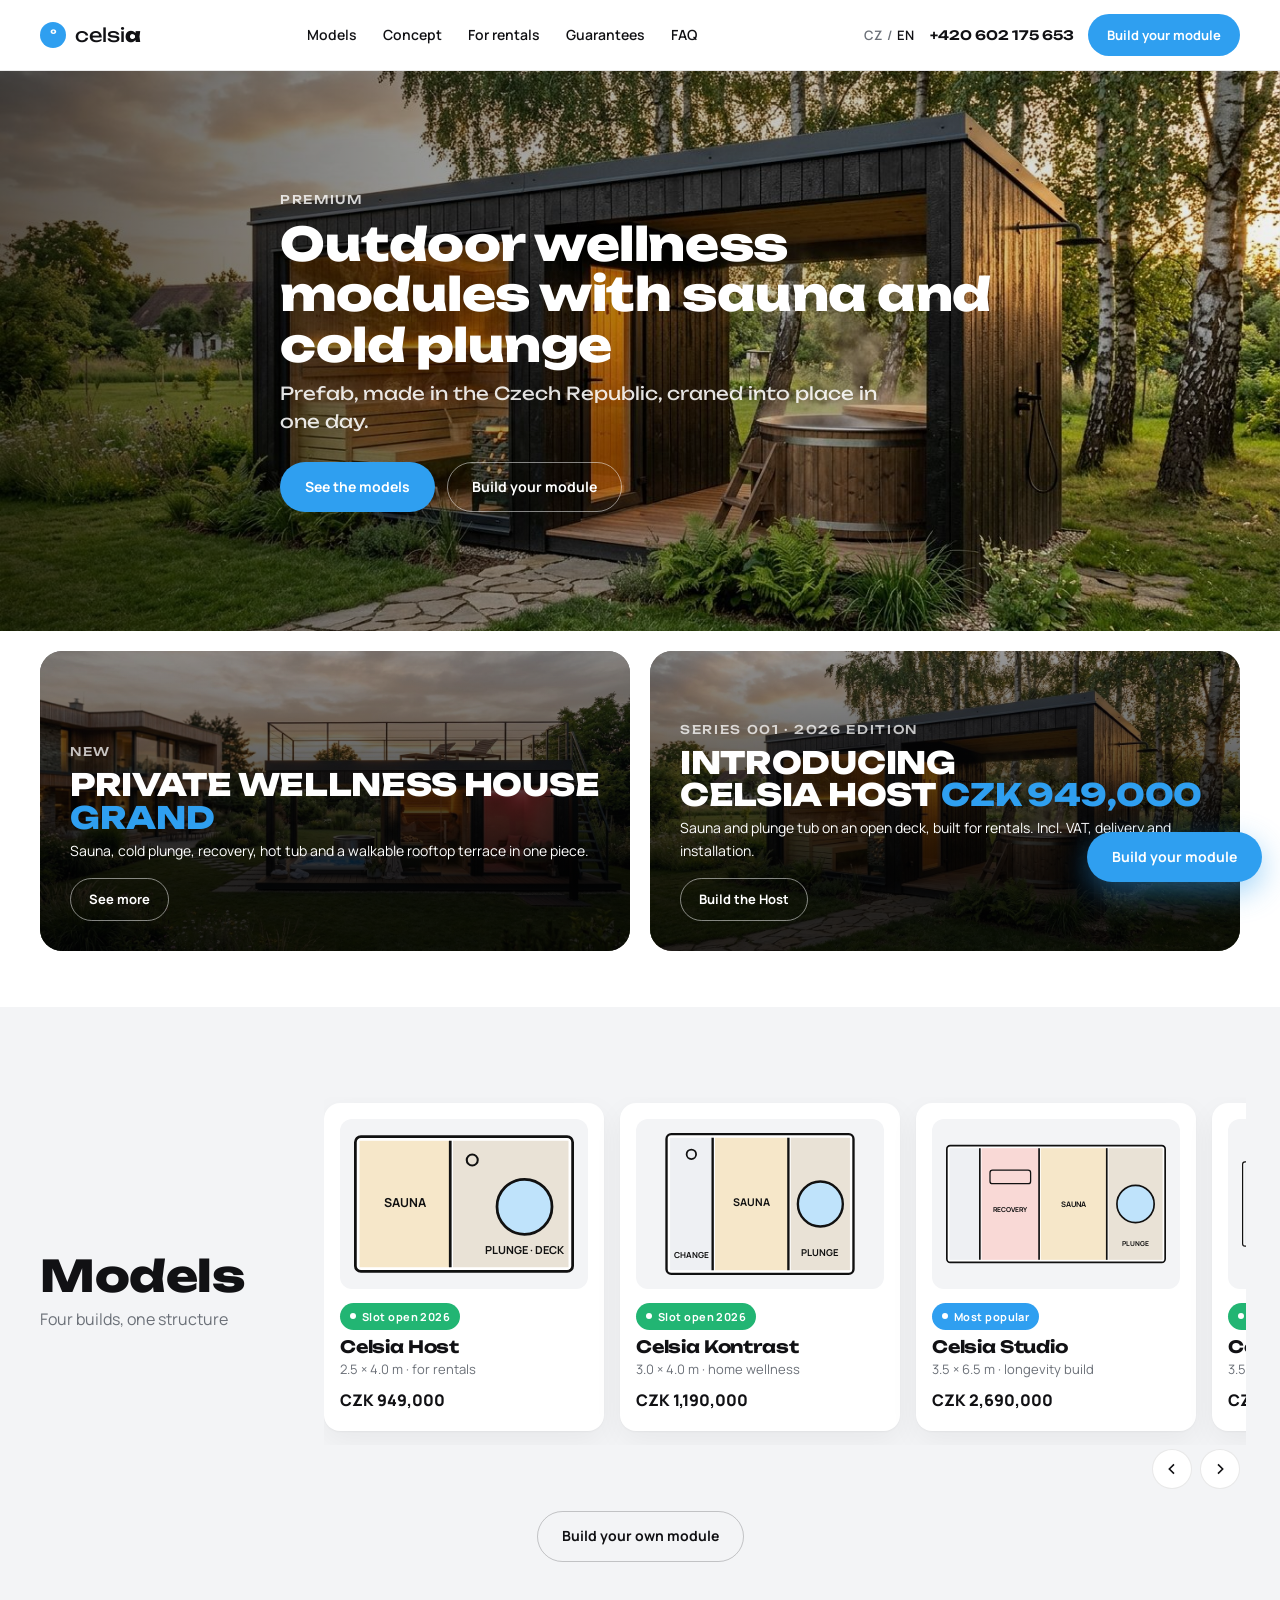
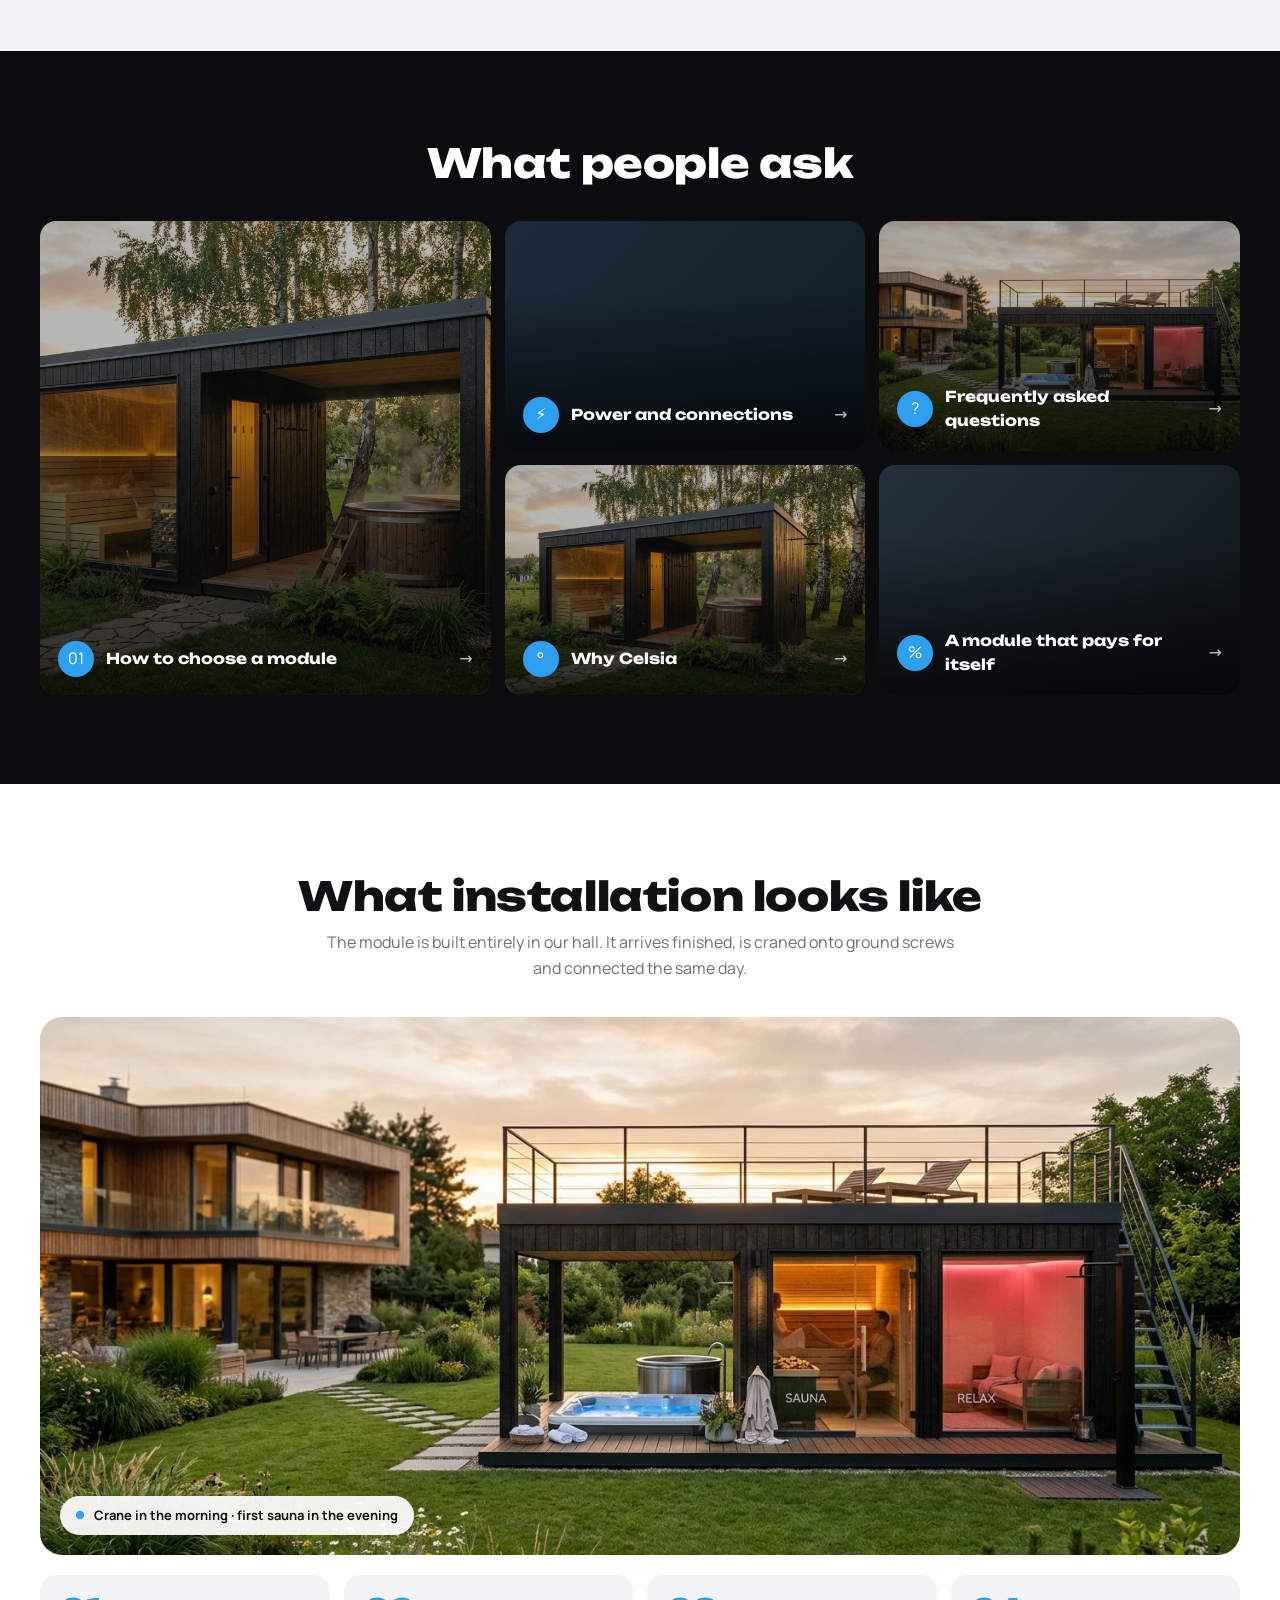
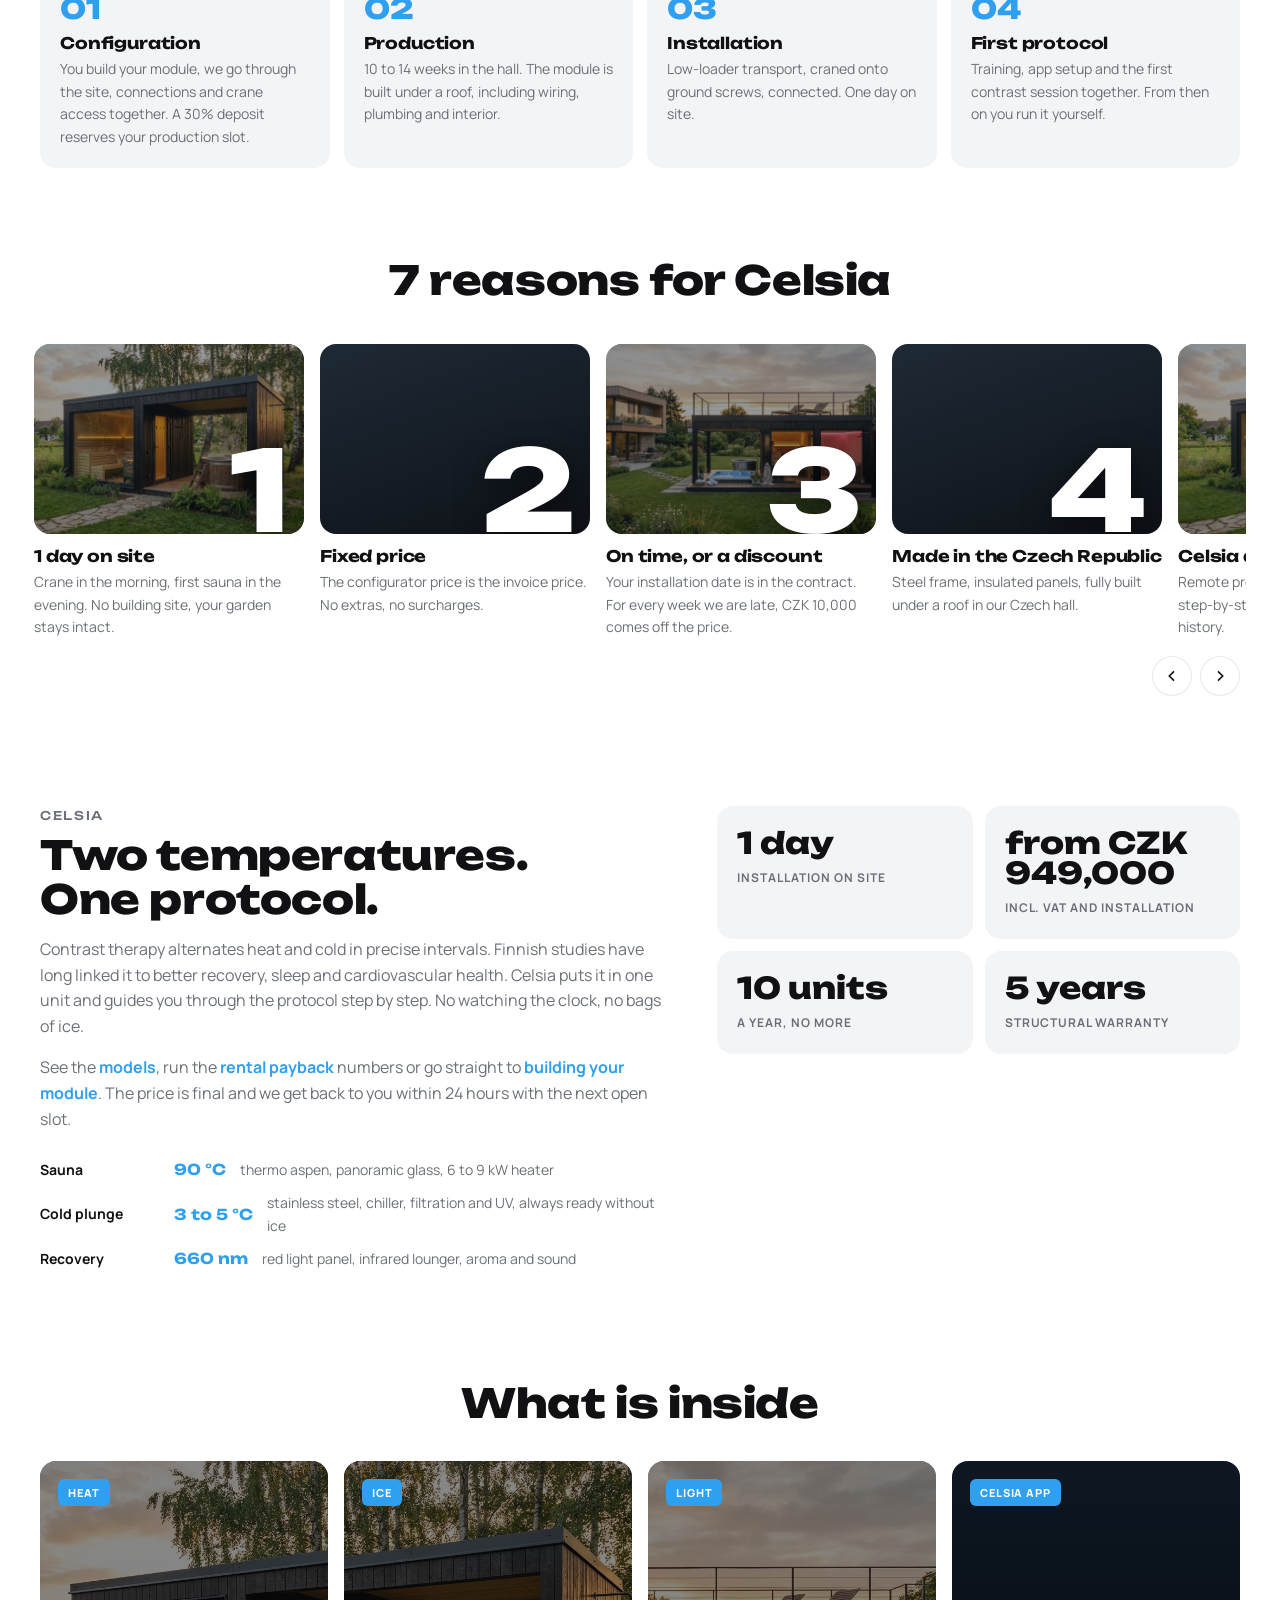
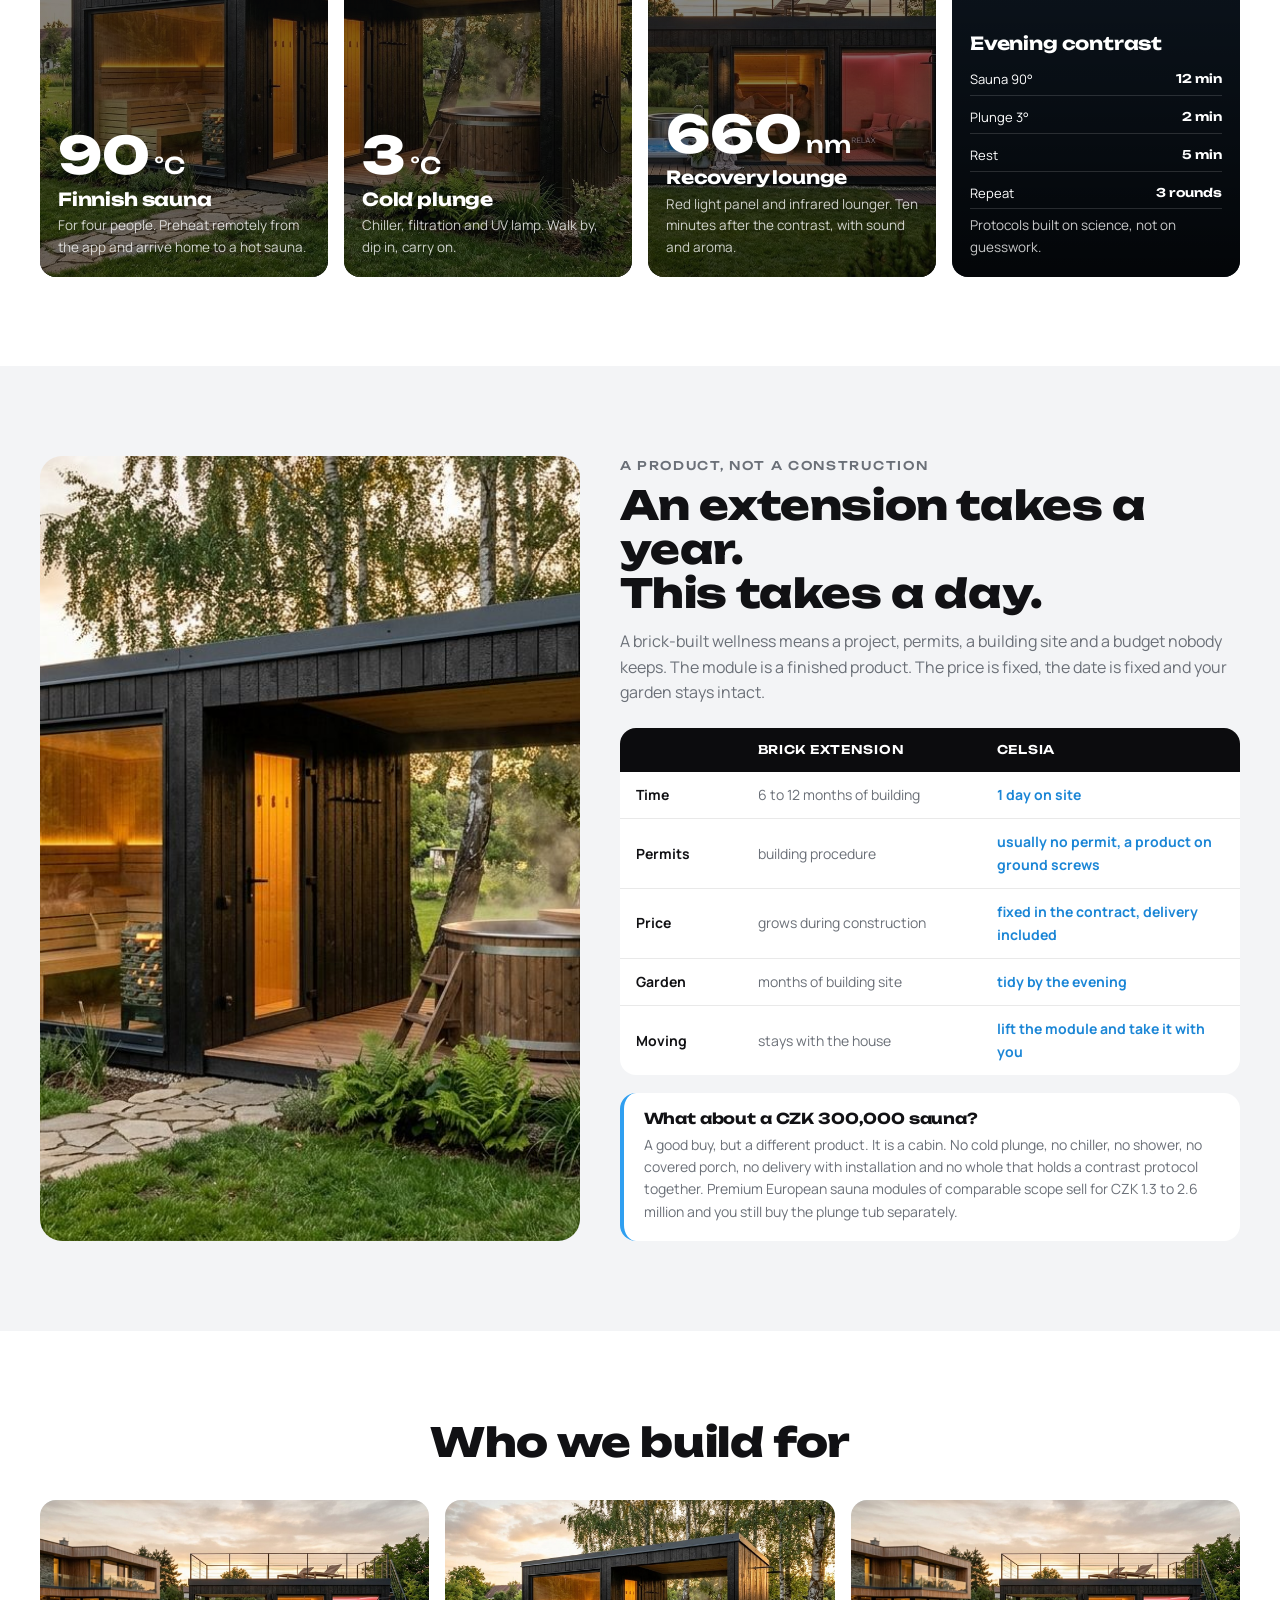
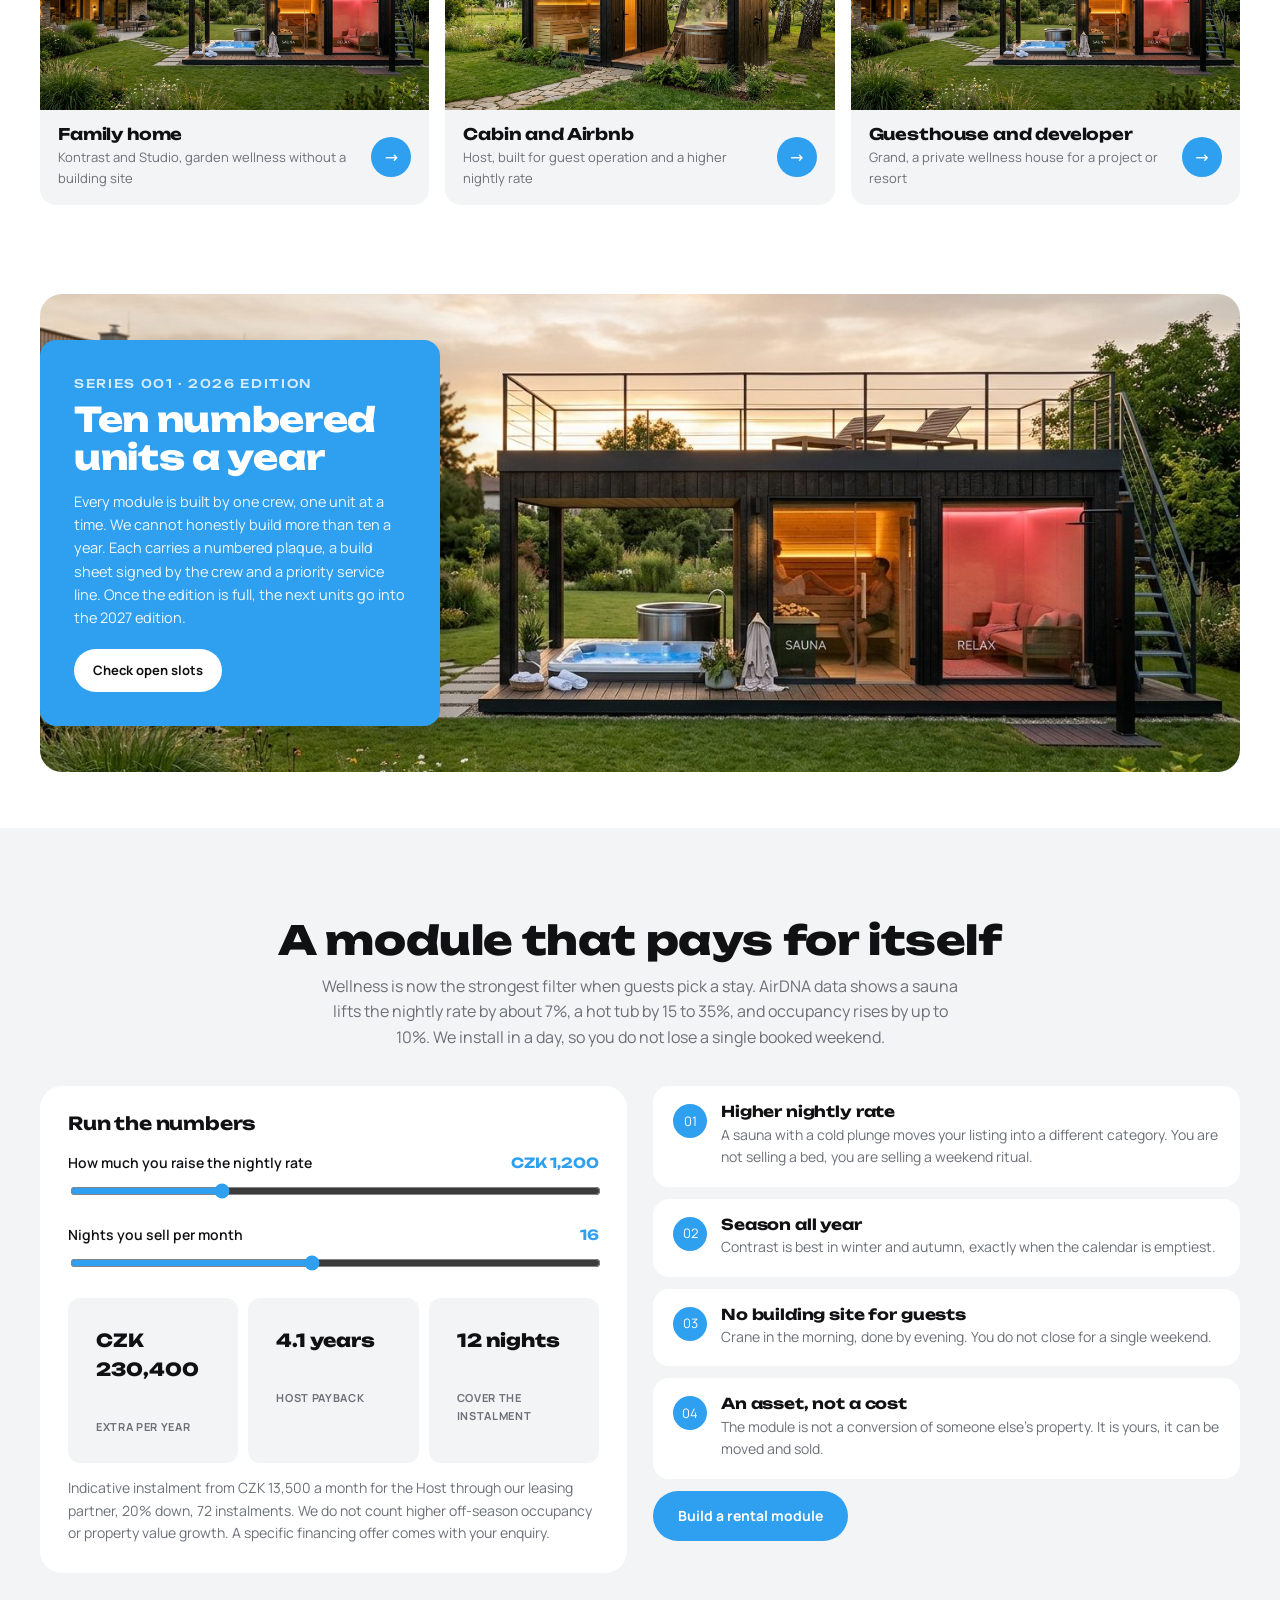
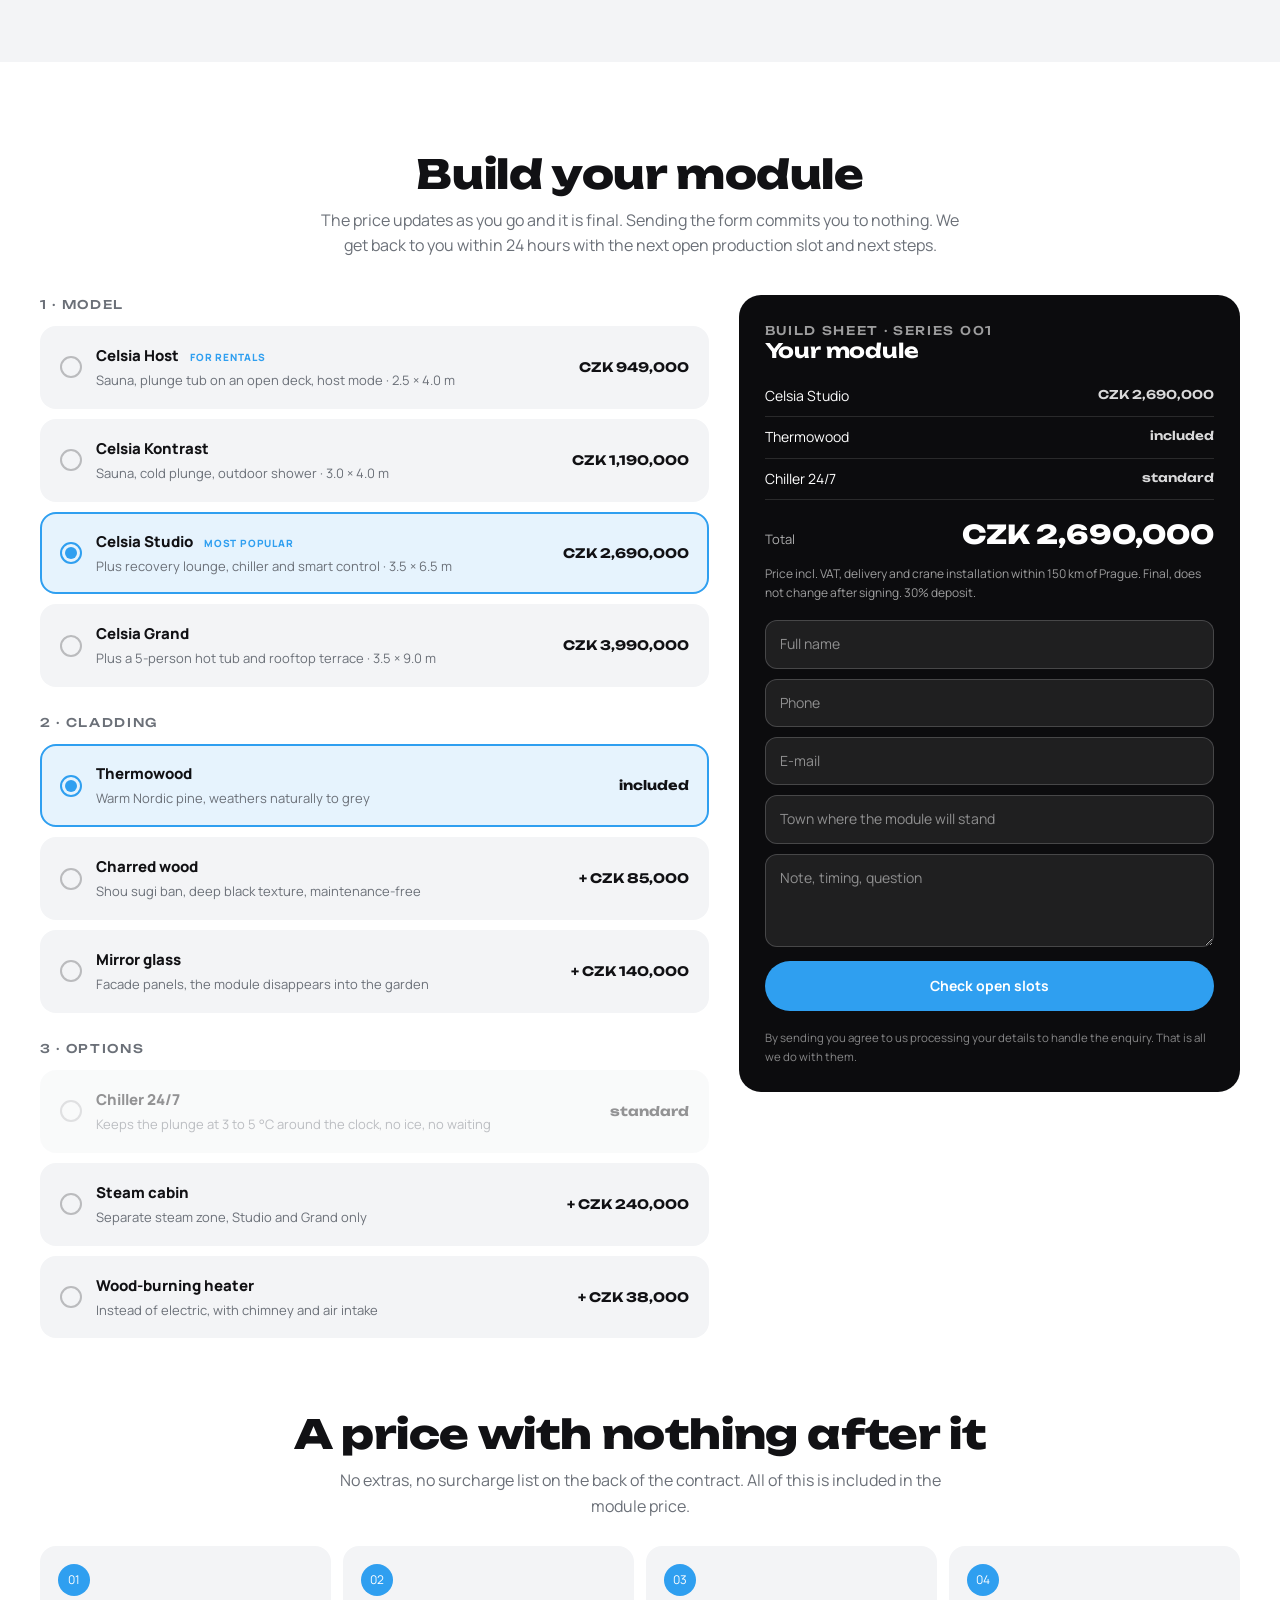
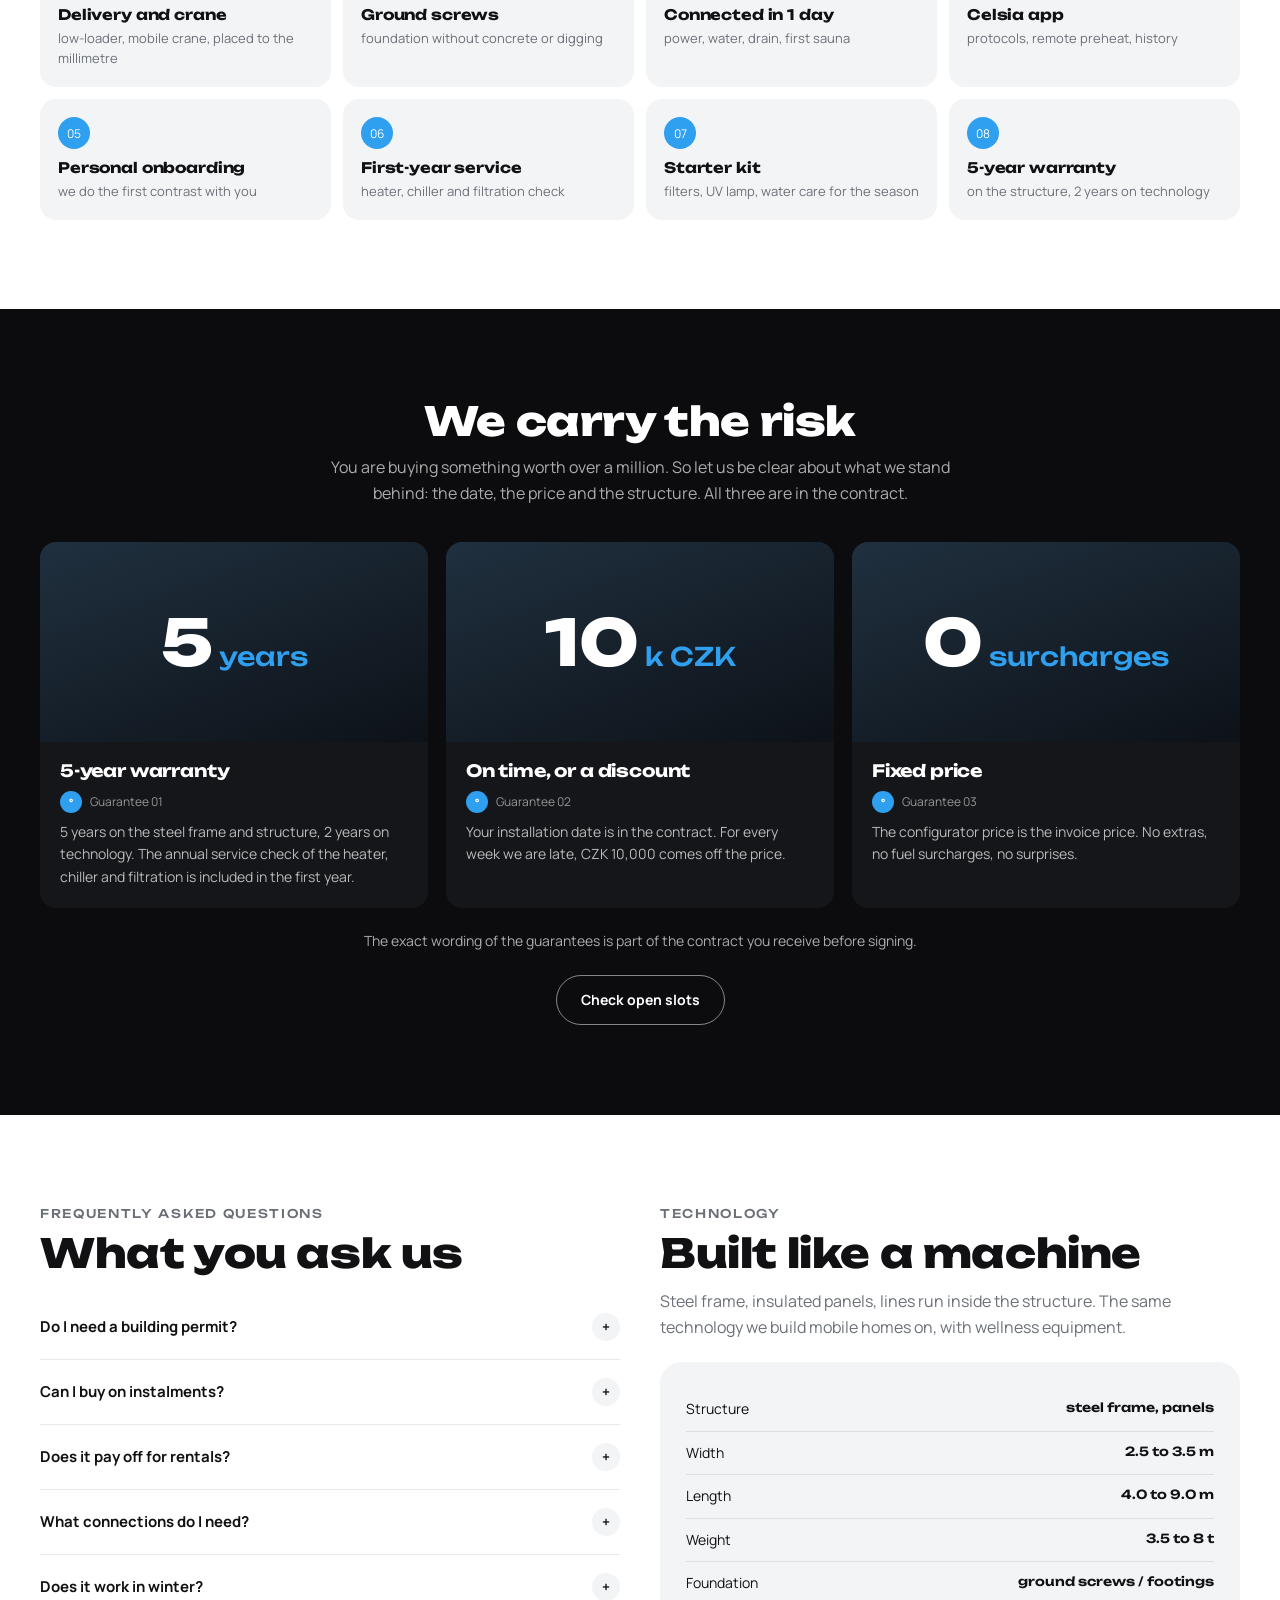
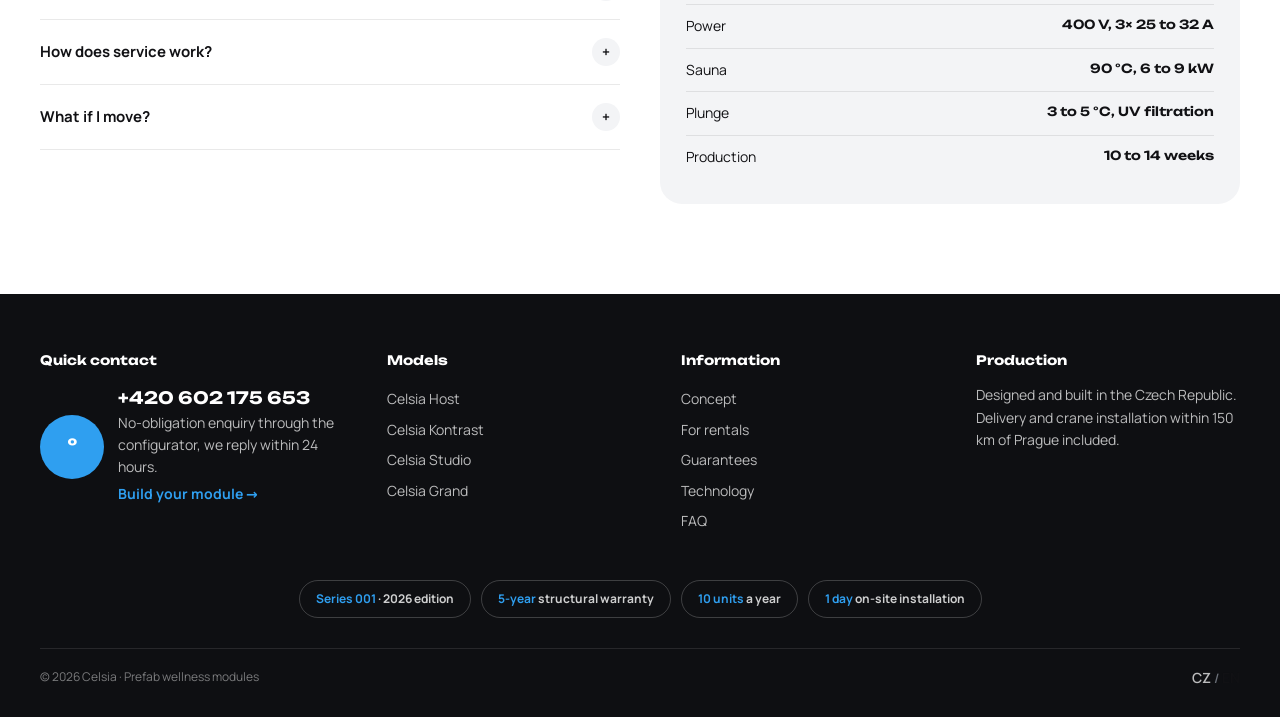
==== commit 4587a1cb: "Bez 30denni garance, telefon, kompletni SEO: meta, hreflang, OG, JSON-LD, sitemap, robots, alt texty" ====
--- a/en.html
+++ b/en.html
@@ -4,8 +4,29 @@
 <meta charset="utf-8">
 <meta name="viewport" content="width=device-width, initial-scale=1">
 <link rel="icon" type="image/svg+xml" href="favicon.svg">
-<title>Celsia — Premium outdoor wellness modules</title>
-<meta name="description" content="Prefab wellness modules: Finnish sauna, cold plunge and recovery in one unit. Installed in a day, fixed price, 30-day return.">
+<title>Outdoor wellness module with sauna and cold plunge | Celsia</title>
+<meta name="description" content="Prefab garden wellness module: Finnish sauna, cold plunge and recovery lounge in one unit. Made in the Czech Republic, craned into place in one day, fixed price from CZK 949,000.">
+<meta name="robots" content="index, follow, max-image-preview:large">
+<meta name="theme-color" content="#2f9ff0">
+<link rel="canonical" href="https://davidsiwy.github.io/celsia/en.html">
+<link rel="alternate" hreflang="cs" href="https://davidsiwy.github.io/celsia/">
+<link rel="alternate" hreflang="en" href="https://davidsiwy.github.io/celsia/en.html">
+<link rel="alternate" hreflang="x-default" href="https://davidsiwy.github.io/celsia/">
+<meta property="og:type" content="website">
+<meta property="og:site_name" content="Celsia">
+<meta property="og:locale" content="en_GB">
+<meta property="og:locale:alternate" content="cs_CZ">
+<meta property="og:url" content="https://davidsiwy.github.io/celsia/en.html">
+<meta property="og:title" content="Outdoor wellness module with sauna and cold plunge | Celsia">
+<meta property="og:description" content="Finnish sauna, cold plunge and recovery in one prefab module. Installed in one day, fixed price from CZK 949,000.">
+<meta property="og:image" content="https://davidsiwy.github.io/celsia/img/hero-kontrast.jpg">
+<meta property="og:image:width" content="1408">
+<meta property="og:image:height" content="768">
+<meta name="twitter:card" content="summary_large_image">
+<meta name="twitter:title" content="Outdoor wellness module with sauna and cold plunge | Celsia">
+<meta name="twitter:description" content="Finnish sauna, cold plunge and recovery in one prefab module. Installed in one day, fixed price from CZK 949,000.">
+<meta name="twitter:image" content="https://davidsiwy.github.io/celsia/img/hero-kontrast.jpg">
+<script type="application/ld+json">{"@context":"https://schema.org","@graph":[{"@type":"Organization","@id":"https://davidsiwy.github.io/celsia/#org","name":"Celsia","url":"https://davidsiwy.github.io/celsia/","logo":"https://davidsiwy.github.io/celsia/favicon.svg","telephone":"+420602175653","description":"Prefab outdoor wellness modules: Finnish sauna, cold plunge and recovery in one unit.","areaServed":{"@type":"Country","name":"Czech Republic"},"address":{"@type":"PostalAddress","addressCountry":"CZ"},"contactPoint":{"@type":"ContactPoint","telephone":"+420602175653","contactType":"sales","availableLanguage":["cs","en"]}},{"@type":"WebSite","@id":"https://davidsiwy.github.io/celsia/#website","url":"https://davidsiwy.github.io/celsia/","name":"Celsia","inLanguage":["cs","en"],"publisher":{"@id":"https://davidsiwy.github.io/celsia/#org"}},{"@type":"WebPage","@id":"https://davidsiwy.github.io/celsia/en.html#page","url":"https://davidsiwy.github.io/celsia/en.html","inLanguage":"en","name":"Outdoor wellness module with sauna and cold plunge | Celsia","isPartOf":{"@id":"https://davidsiwy.github.io/celsia/#website"},"about":{"@id":"https://davidsiwy.github.io/celsia/#org"},"primaryImageOfPage":"https://davidsiwy.github.io/celsia/img/hero-kontrast.jpg"},{"@type":"Product","@id":"https://davidsiwy.github.io/celsia/#host","name":"Celsia Host","description":"Finnish sauna for four and a cold plunge on an open deck, outdoor shower, host mode in the app. Built for rentals.","brand":{"@type":"Brand","name":"Celsia"},"category":"Outdoor wellness module","image":["https://davidsiwy.github.io/celsia/img/hero-kontrast.jpg","https://davidsiwy.github.io/celsia/img/grand-terrace.jpg"],"additionalProperty":[{"@type":"PropertyValue","name":"Footprint","value":"2.5 × 4.0 m"}],"offers":{"@type":"Offer","url":"https://davidsiwy.github.io/celsia/en.html#konfigurator","priceCurrency":"CZK","price":949000,"availability":"https://schema.org/PreOrder","itemCondition":"https://schema.org/NewCondition","priceSpecification":{"@type":"UnitPriceSpecification","price":949000,"priceCurrency":"CZK","valueAddedTaxIncluded":true},"seller":{"@id":"https://davidsiwy.github.io/celsia/#org"}}},{"@type":"Product","@id":"https://davidsiwy.github.io/celsia/#kontrast","name":"Celsia Kontrast","description":"Finnish sauna, cold plunge and outdoor shower under one roof with a changing zone. The home wellness base.","brand":{"@type":"Brand","name":"Celsia"},"category":"Outdoor wellness module","image":["https://davidsiwy.github.io/celsia/img/hero-kontrast.jpg","https://davidsiwy.github.io/celsia/img/grand-terrace.jpg"],"additionalProperty":[{"@type":"PropertyValue","name":"Footprint","value":"3.0 × 4.0 m"}],"offers":{"@type":"Offer","url":"https://davidsiwy.github.io/celsia/en.html#konfigurator","priceCurrency":"CZK","price":1190000,"availability":"https://schema.org/PreOrder","itemCondition":"https://schema.org/NewCondition","priceSpecification":{"@type":"UnitPriceSpecification","price":1190000,"priceCurrency":"CZK","valueAddedTaxIncluded":true},"seller":{"@id":"https://davidsiwy.github.io/celsia/#org"}}},{"@type":"Product","@id":"https://davidsiwy.github.io/celsia/#studio","name":"Celsia Studio","description":"Sauna, cold plunge with 24/7 chiller, recovery lounge with red light panel and infrared lounger, Celsia app. The complete longevity build.","brand":{"@type":"Brand","name":"Celsia"},"category":"Outdoor wellness module","image":["https://davidsiwy.github.io/celsia/img/hero-kontrast.jpg","https://davidsiwy.github.io/celsia/img/grand-terrace.jpg"],"additionalProperty":[{"@type":"PropertyValue","name":"Footprint","value":"3.5 × 6.5 m"}],"offers":{"@type":"Offer","url":"https://davidsiwy.github.io/celsia/en.html#konfigurator","priceCurrency":"CZK","price":2690000,"availability":"https://schema.org/PreOrder","itemCondition":"https://schema.org/NewCondition","priceSpecification":{"@type":"UnitPriceSpecification","price":2690000,"priceCurrency":"CZK","valueAddedTaxIncluded":true},"seller":{"@id":"https://davidsiwy.github.io/celsia/#org"}}},{"@type":"Product","@id":"https://davidsiwy.github.io/celsia/#grand","name":"Celsia Grand","description":"The longevity build plus a sunken 5-person hot tub and a walkable rooftop terrace. A private wellness house.","brand":{"@type":"Brand","name":"Celsia"},"category":"Outdoor wellness module","image":["https://davidsiwy.github.io/celsia/img/hero-kontrast.jpg","https://davidsiwy.github.io/celsia/img/grand-terrace.jpg"],"additionalProperty":[{"@type":"PropertyValue","name":"Footprint","value":"3.5 × 9.0 m"}],"offers":{"@type":"Offer","url":"https://davidsiwy.github.io/celsia/en.html#konfigurator","priceCurrency":"CZK","price":3990000,"availability":"https://schema.org/PreOrder","itemCondition":"https://schema.org/NewCondition","priceSpecification":{"@type":"UnitPriceSpecification","price":3990000,"priceCurrency":"CZK","valueAddedTaxIncluded":true},"seller":{"@id":"https://davidsiwy.github.io/celsia/#org"}}},{"@type":"FAQPage","@id":"https://davidsiwy.github.io/celsia/en.html#faq","mainEntity":[{"@type":"Question","name":"Do I need a building permit?","acceptedAnswer":{"@type":"Answer","text":"The module is a product placed on ground screws, not a conventional building. The placement regime depends on the module size and the specific plot. We go through it with you before signing, it is part of preparing the order."}},{"@type":"Question","name":"Can I buy on instalments?","acceptedAnswer":{"@type":"Answer","text":"Yes, through our leasing partner. Indicatively from CZK 13,500 a month with 20% down for the Host. A specific offer comes with your enquiry."}},{"@type":"Question","name":"Does it pay off for rentals?","acceptedAnswer":{"@type":"Answer","text":"AirDNA data shows a sauna lifts the nightly rate by about 7%, a hot tub by 15 to 35%, and occupancy rises by up to 10%. At 15 or more nights a month the Host typically pays back in four to six years from the nightly rate alone, longer for less busy properties. The calculator above uses your numbers."}},{"@type":"Question","name":"What connections do I need?","acceptedAnswer":{"@type":"Answer","text":"400 V power with a 3× 25 to 32 A breaker depending on the build, water and drain for the shower and hot tub. The plunge tub itself works without a permanent water connection."}},{"@type":"Question","name":"Does it work in winter?","acceptedAnswer":{"@type":"Answer","text":"The module is insulated for year-round use and all lines run inside the tempered structure. Winter is the best season for contrast."}},{"@type":"Question","name":"How does service work?","acceptedAnswer":{"@type":"Answer","text":"Annual service check of the heater, chiller and filtration, first year included. 5-year warranty on the structure, 2 years on technology."}},{"@type":"Question","name":"What if I move?","acceptedAnswer":{"@type":"Answer","text":"The module can be lifted and moved the same way it arrived. It is a natural feature, not a compromise."}}]}]}</script>
 <link rel="stylesheet" href="fonts.css">
 <link rel="stylesheet" href="style.css">
 </head>
@@ -26,6 +47,7 @@
     </nav>
     <div class="hdr-right">
       <span class="lang"><a href="index.html">CZ</a> / <a href="en.html" class="on">EN</a></span>
+      <a href="tel:+420602175653" class="tel">+420 602 175 653</a>
       <a href="#konfigurator" class="btn btn-blue btn-sm">Build your module</a>
       <button class="burger" aria-label="Menu" data-burger>MENU <span></span></button>
     </div>
@@ -37,6 +59,7 @@
     <a href="#konfigurator">Configurator</a>
     <a href="#garance">Guarantees</a>
     <a href="#faq">FAQ</a>
+    <a href="tel:+420602175653">+420 602 175 653</a>
     <a href="index.html">Česky</a>
   </div>
 </header>
@@ -45,12 +68,12 @@
 
 <!-- HERO -->
 <section class="hero">
-  <img src="img/hero-kontrast.jpg" alt="Celsia wellness module with sauna and cold plunge in a garden">
+  <img src="img/hero-kontrast.jpg" alt="Celsia outdoor wellness module with sauna and cold plunge in a garden" width="1408" height="768" fetchpriority="high">
   <div class="hero-in">
     <div class="wrap">
       <div class="eyebrow">Premium</div>
-      <h1>Outdoor wellness modules</h1>
-      <div class="sub">Made in the Czech Republic · Installed in one day</div>
+      <h1>Outdoor wellness modules with sauna and cold plunge</h1>
+      <p class="sub">Prefab, made in the Czech Republic, craned into place in one day.</p>
       <div class="hero-cta">
         <a href="#modely" class="btn btn-blue">See the models</a>
         <a href="#konfigurator" class="btn btn-outline-w">Build your module</a>
@@ -63,7 +86,7 @@
 <section class="wrap">
   <div class="promos">
     <a href="#modely" class="promo">
-      <img src="img/grand-terrace.jpg" alt="Celsia Grand with rooftop terrace">
+      <img src="img/grand-terrace.jpg" alt="Celsia Grand wellness module with hot tub, sauna and rooftop terrace by a family home" width="1408" height="768">
       <div class="promo-in">
         <div class="eyebrow">New</div>
         <h3>Private wellness house<br><span class="accent">Grand</span></h3>
@@ -72,7 +95,7 @@
       </div>
     </a>
     <a href="#konfigurator" class="promo" data-goto-model="host">
-      <img src="img/hero-kontrast.jpg" alt="Celsia Host">
+      <img src="img/hero-kontrast.jpg" alt="Celsia Host module with sauna and cold plunge on an open deck" width="1408" height="768">
       <div class="promo-in">
         <div class="eyebrow">Series 001 · 2026 edition</div>
         <h3>Introducing<br>Celsia Host <span class="accent">CZK 949,000</span></h3>
@@ -205,18 +228,18 @@
     <div class="sec-title"><h2>What people ask</h2></div>
     <div class="bento">
       <a href="#modely" class="tile big">
-        <img src="img/hero-kontrast.jpg" alt="">
+        <img src="img/hero-kontrast.jpg" alt="Outdoor sauna with cold plunge, Celsia Kontrast module" loading="lazy" width="1408" height="768">
         <div class="tile-in"><span class="circ">01</span><span class="t">How to choose a module</span><span class="arr">→</span></div>
       </a>
       <a href="#technika" class="tile grad">
         <div class="tile-in"><span class="circ">⚡</span><span class="t">Power and connections</span><span class="arr">→</span></div>
       </a>
       <a href="#faq" class="tile">
-        <img src="img/grand-terrace.jpg" alt="" style="object-position:70% 60%">
+        <img src="img/grand-terrace.jpg" alt="Sauna and recovery lounge of the Celsia Grand module" style="object-position:70% 60%" loading="lazy" width="1408" height="768">
         <div class="tile-in"><span class="circ">?</span><span class="t">Frequently asked questions</span><span class="arr">→</span></div>
       </a>
       <a href="#duvody" class="tile">
-        <img src="img/hero-kontrast.jpg" alt="" style="object-position:80% 50%">
+        <img src="img/hero-kontrast.jpg" alt="Cold plunge and outdoor shower of a Celsia wellness module" style="object-position:80% 50%" loading="lazy" width="1408" height="768">
         <div class="tile-in"><span class="circ">°</span><span class="t">Why Celsia</span><span class="arr">→</span></div>
       </a>
       <a href="#pronajem" class="tile grad2">
@@ -234,7 +257,7 @@
       <p>The module is built entirely in our hall. It arrives finished, is craned onto ground screws and connected the same day.</p>
     </div>
     <div class="bigimg">
-      <img src="img/grand-terrace.jpg" alt="Installed Celsia Grand module in a garden">
+      <img src="img/grand-terrace.jpg" alt="Celsia Grand wellness module installed in a garden after a one-day installation" loading="lazy" width="1408" height="768">
       <div class="chip"><i></i> Crane in the morning · first sauna in the evening</div>
     </div>
     <div class="steps">
@@ -251,13 +274,13 @@
   <div class="wrap">
     <div class="sec-title"><h2>7 reasons for Celsia</h2></div>
     <div class="reasons" data-scroll="reasons">
-      <div class="reason"><div class="pic"><img src="img/hero-kontrast.jpg" alt=""><div class="num">1</div></div><h3>1 day on site</h3><p>Crane in the morning, first sauna in the evening. No building site, your garden stays intact.</p></div>
+      <div class="reason"><div class="pic"><img src="img/hero-kontrast.jpg" alt="Celsia module installed in one day" loading="lazy" width="1408" height="768"><div class="num">1</div></div><h3>1 day on site</h3><p>Crane in the morning, first sauna in the evening. No building site, your garden stays intact.</p></div>
       <div class="reason"><div class="pic"><div class="num">2</div></div><h3>Fixed price</h3><p>The configurator price is the invoice price. No extras, no surcharges.</p></div>
-      <div class="reason"><div class="pic"><img src="img/grand-terrace.jpg" alt="" style="object-position:60% 50%"><div class="num">3</div></div><h3>30-day return</h3><p>If the module is not right for you within 30 days of installation, we take it back and refund the price.</p></div>
+      <div class="reason"><div class="pic"><img src="img/grand-terrace.jpg" alt="Celsia Grand module, fixed installation date" style="object-position:60% 50%" loading="lazy" width="1408" height="768"><div class="num">3</div></div><h3>On time, or a discount</h3><p>Your installation date is in the contract. For every week we are late, CZK 10,000 comes off the price.</p></div>
       <div class="reason"><div class="pic"><div class="num">4</div></div><h3>Made in the Czech Republic</h3><p>Steel frame, insulated panels, fully built under a roof in our Czech hall.</p></div>
-      <div class="reason"><div class="pic"><img src="img/hero-kontrast.jpg" alt="" style="object-position:20% 50%"><div class="num">5</div></div><h3>Celsia app</h3><p>Remote preheat, temperature control, step-by-step protocols and session history.</p></div>
+      <div class="reason"><div class="pic"><img src="img/hero-kontrast.jpg" alt="Finnish sauna with panoramic glass controlled from the Celsia app" style="object-position:20% 50%" loading="lazy" width="1408" height="768"><div class="num">5</div></div><h3>Celsia app</h3><p>Remote preheat, temperature control, step-by-step protocols and session history.</p></div>
       <div class="reason"><div class="pic"><div class="num">6</div></div><h3>5-year warranty</h3><p>5 years on the structure, 2 years on technology. First-year service included.</p></div>
-      <div class="reason"><div class="pic"><img src="img/grand-terrace.jpg" alt="" style="object-position:30% 50%"><div class="num">7</div></div><h3>10 units a year</h3><p>Every module is built by one crew. Numbered plaque and priority service line.</p></div>
+      <div class="reason"><div class="pic"><img src="img/grand-terrace.jpg" alt="Numbered Celsia Series 001 module" style="object-position:30% 50%" loading="lazy" width="1408" height="768"><div class="num">7</div></div><h3>10 units a year</h3><p>Every module is built by one crew. Numbered plaque and priority service line.</p></div>
     </div>
     <div class="scroll-ctrl">
       <button class="circ" data-scroll-prev="reasons" aria-label="Previous"><svg viewBox="0 0 24 24" fill="none" stroke="currentColor" stroke-width="2.4"><path d="M15 5l-7 7 7 7"/></svg></button>
@@ -285,7 +308,7 @@
         <div class="kpi"><div class="v">1 day</div><div class="l">Installation on site</div></div>
         <div class="kpi"><div class="v">from CZK 949,000</div><div class="l">Incl. VAT and installation</div></div>
         <div class="kpi"><div class="v">10 units</div><div class="l">A year, no more</div></div>
-        <div class="kpi"><div class="v">30 days</div><div class="l">To return it</div></div>
+        <div class="kpi"><div class="v">5 years</div><div class="l">Structural warranty</div></div>
       </div>
     </div>
   </div>
@@ -297,17 +320,17 @@
     <div class="sec-title"><h2>What is inside</h2></div>
     <div class="reels">
       <div class="reel">
-        <img src="img/hero-kontrast.jpg" alt="" style="object-position:25% 50%">
+        <img src="img/hero-kontrast.jpg" alt="Finnish sauna at 90 °C in a Celsia wellness module" style="object-position:25% 50%" loading="lazy" width="1408" height="768">
         <span class="tag">Heat</span>
         <div><div class="big">90<small>°C</small></div><h3>Finnish sauna</h3><p>For four people. Preheat remotely from the app and arrive home to a hot sauna.</p></div>
       </div>
       <div class="reel">
-        <img src="img/hero-kontrast.jpg" alt="" style="object-position:75% 50%">
+        <img src="img/hero-kontrast.jpg" alt="Cold plunge at 3 °C in a Celsia wellness module" style="object-position:75% 50%" loading="lazy" width="1408" height="768">
         <span class="tag">Ice</span>
         <div><div class="big">3<small>°C</small></div><h3>Cold plunge</h3><p>Chiller, filtration and UV lamp. Walk by, dip in, carry on.</p></div>
       </div>
       <div class="reel">
-        <img src="img/grand-terrace.jpg" alt="" style="object-position:80% 55%">
+        <img src="img/grand-terrace.jpg" alt="Recovery lounge with red light panel in a Celsia module" style="object-position:80% 55%" loading="lazy" width="1408" height="768">
         <span class="tag">Light</span>
         <div><div class="big">660<small>nm</small></div><h3>Recovery lounge</h3><p>Red light panel and infrared lounger. Ten minutes after the contrast, with sound and aroma.</p></div>
       </div>
@@ -332,7 +355,7 @@
 <section id="srovnani" class="sec sec-gray">
   <div class="wrap">
     <div class="compare">
-      <div class="pic"><img src="img/hero-kontrast.jpg" alt="Celsia Kontrast module"></div>
+      <div class="pic"><img src="img/hero-kontrast.jpg" alt="Celsia Kontrast wellness module instead of a brick extension" loading="lazy" width="1408" height="768"></div>
       <div>
         <div class="eyebrow">A product, not a construction</div>
         <h2>An extension takes a year.<br>This takes a day.</h2>
@@ -360,15 +383,15 @@
     <div class="sec-title"><h2>Who we build for</h2></div>
     <div class="aud">
       <a href="#modely" class="acard">
-        <div class="pic"><img src="img/grand-terrace.jpg" alt=""></div>
+        <div class="pic"><img src="img/grand-terrace.jpg" alt="Wellness module in a family home garden" loading="lazy" width="1408" height="768"></div>
         <div class="in"><div><h3>Family home</h3><div class="s">Kontrast and Studio, garden wellness without a building site</div></div><span class="circ">→</span></div>
       </a>
       <a href="#pronajem" class="acard">
-        <div class="pic"><img src="img/hero-kontrast.jpg" alt=""></div>
+        <div class="pic"><img src="img/hero-kontrast.jpg" alt="Sauna with cold plunge for a cabin or Airbnb" loading="lazy" width="1408" height="768"></div>
         <div class="in"><div><h3>Cabin and Airbnb</h3><div class="s">Host, built for guest operation and a higher nightly rate</div></div><span class="circ">→</span></div>
       </a>
       <a href="#konfigurator" class="acard">
-        <div class="pic"><img src="img/grand-terrace.jpg" alt="" style="object-position:40% 40%"></div>
+        <div class="pic"><img src="img/grand-terrace.jpg" alt="Celsia Grand private wellness house for a guesthouse or development project" style="object-position:40% 40%" loading="lazy" width="1408" height="768"></div>
         <div class="in"><div><h3>Guesthouse and developer</h3><div class="s">Grand, a private wellness house for a project or resort</div></div><span class="circ">→</span></div>
       </a>
     </div>
@@ -378,7 +401,7 @@
 <!-- STORY -->
 <section class="wrap">
   <div class="story">
-    <img src="img/grand-terrace.jpg" alt="">
+    <img src="img/grand-terrace.jpg" alt="Celsia Grand, one of ten numbered units of the 2026 edition" loading="lazy" width="1408" height="768">
     <div class="box">
       <div class="eyebrow">Series 001 · 2026 edition</div>
       <h2>Ten numbered units a year</h2>
@@ -496,15 +519,15 @@
   <div class="wrap">
     <div class="sec-title">
       <h2>We carry the risk</h2>
-      <p>You are buying something worth over a million that you could not touch anywhere. So we turn it around. Try it at home and decide afterwards.</p>
+      <p>You are buying something worth over a million. So let us be clear about what we stand behind: the date, the price and the structure. All three are in the contract.</p>
     </div>
     <div class="gcards">
       <div class="gcard">
-        <div class="pic"><div class="n">30<small>days</small></div></div>
+        <div class="pic"><div class="n">5<small>years</small></div></div>
         <div class="in">
-          <h3>30 days at home</h3>
+          <h3>5-year warranty</h3>
           <div class="meta"><span class="dot">°</span> Guarantee 01</div>
-          <p>Sauna, plunge, invite friends. If the module is not right for you within 30 days of installation, we take it back and refund the purchase price. The only thing on you is the return transport.</p>
+          <p>5 years on the steel frame and structure, 2 years on technology. The annual service check of the heater, chiller and filtration is included in the first year.</p>
         </div>
       </div>
       <div class="gcard">
@@ -576,7 +599,8 @@
         <div class="contact">
           <div class="av">°</div>
           <div>
-            <p>No-obligation enquiry through the configurator.<br>We reply within 24 hours.</p>
+            <a href="tel:+420602175653" style="font-family:var(--head);font-weight:700;font-size:17px;color:#fff;padding:0">+420 602 175 653</a>
+            <p>No-obligation enquiry through the configurator, we reply within 24 hours.</p>
             <a href="#konfigurator" style="color:var(--blue);font-weight:700">Build your module →</a>
           </div>
         </div>
@@ -604,7 +628,7 @@
     <div class="badges">
       <span><b>Series 001</b> · 2026 edition</span>
       <span><b>5-year</b> structural warranty</span>
-      <span><b>30-day</b> return</span>
+      <span><b>10 units</b> a year</span>
       <span><b>1 day</b> on-site installation</span>
     </div>
     <div class="legal">
--- a/style.css
+++ b/style.css
@@ -67,6 +67,8 @@
 .nav{display:flex;align-items:center;gap:26px;font-size:14px;font-weight:600}
 .nav a:hover{color:var(--blue)}
 .hdr-right{display:flex;align-items:center;gap:14px}
+.tel{font-family:var(--head);font-weight:600;font-size:13px;white-space:nowrap}
+.tel:hover{color:var(--blue)}
 .lang{font-size:13px;font-weight:600;color:var(--muted)}
 .lang a{padding:2px}
 .lang a.on{color:var(--ink)}
@@ -82,8 +84,8 @@
 .hero::after{content:"";position:absolute;inset:0;background:linear-gradient(90deg,rgba(0,0,0,.66) 0%,rgba(0,0,0,.28) 50%,rgba(0,0,0,.05) 100%)}
 .hero-in{position:absolute;inset:0;display:flex;align-items:center;z-index:2;color:#fff}
 .hero .eyebrow{color:rgba(255,255,255,.8)}
-.hero h1{font-size:clamp(30px,4.2vw,54px);margin:10px 0 6px;max-width:640px}
-.hero .sub{font-family:var(--head);font-weight:400;font-size:clamp(15px,1.5vw,20px);color:rgba(255,255,255,.88)}
+.hero h1{font-size:clamp(28px,3.6vw,48px);margin:10px 0 8px;max-width:720px}
+.hero .sub{font-family:var(--head);font-weight:400;font-size:clamp(14px,1.4vw,19px);color:rgba(255,255,255,.88);max-width:640px}
 .hero-cta{display:flex;gap:12px;margin-top:26px;flex-wrap:wrap}
 
 /* promo banners */
@@ -330,7 +332,7 @@
 
 /* responsive */
 @media (max-width:1040px){
-  .nav,.hdr .btn,.lang{display:none}
+  .nav,.hdr .btn,.lang,.hdr .tel{display:none}
   .burger{display:flex}
   .bento{grid-template-columns:1fr 1fr;grid-template-rows:200px 200px 200px}
   .tile.big{grid-column:span 2;grid-row:span 1}
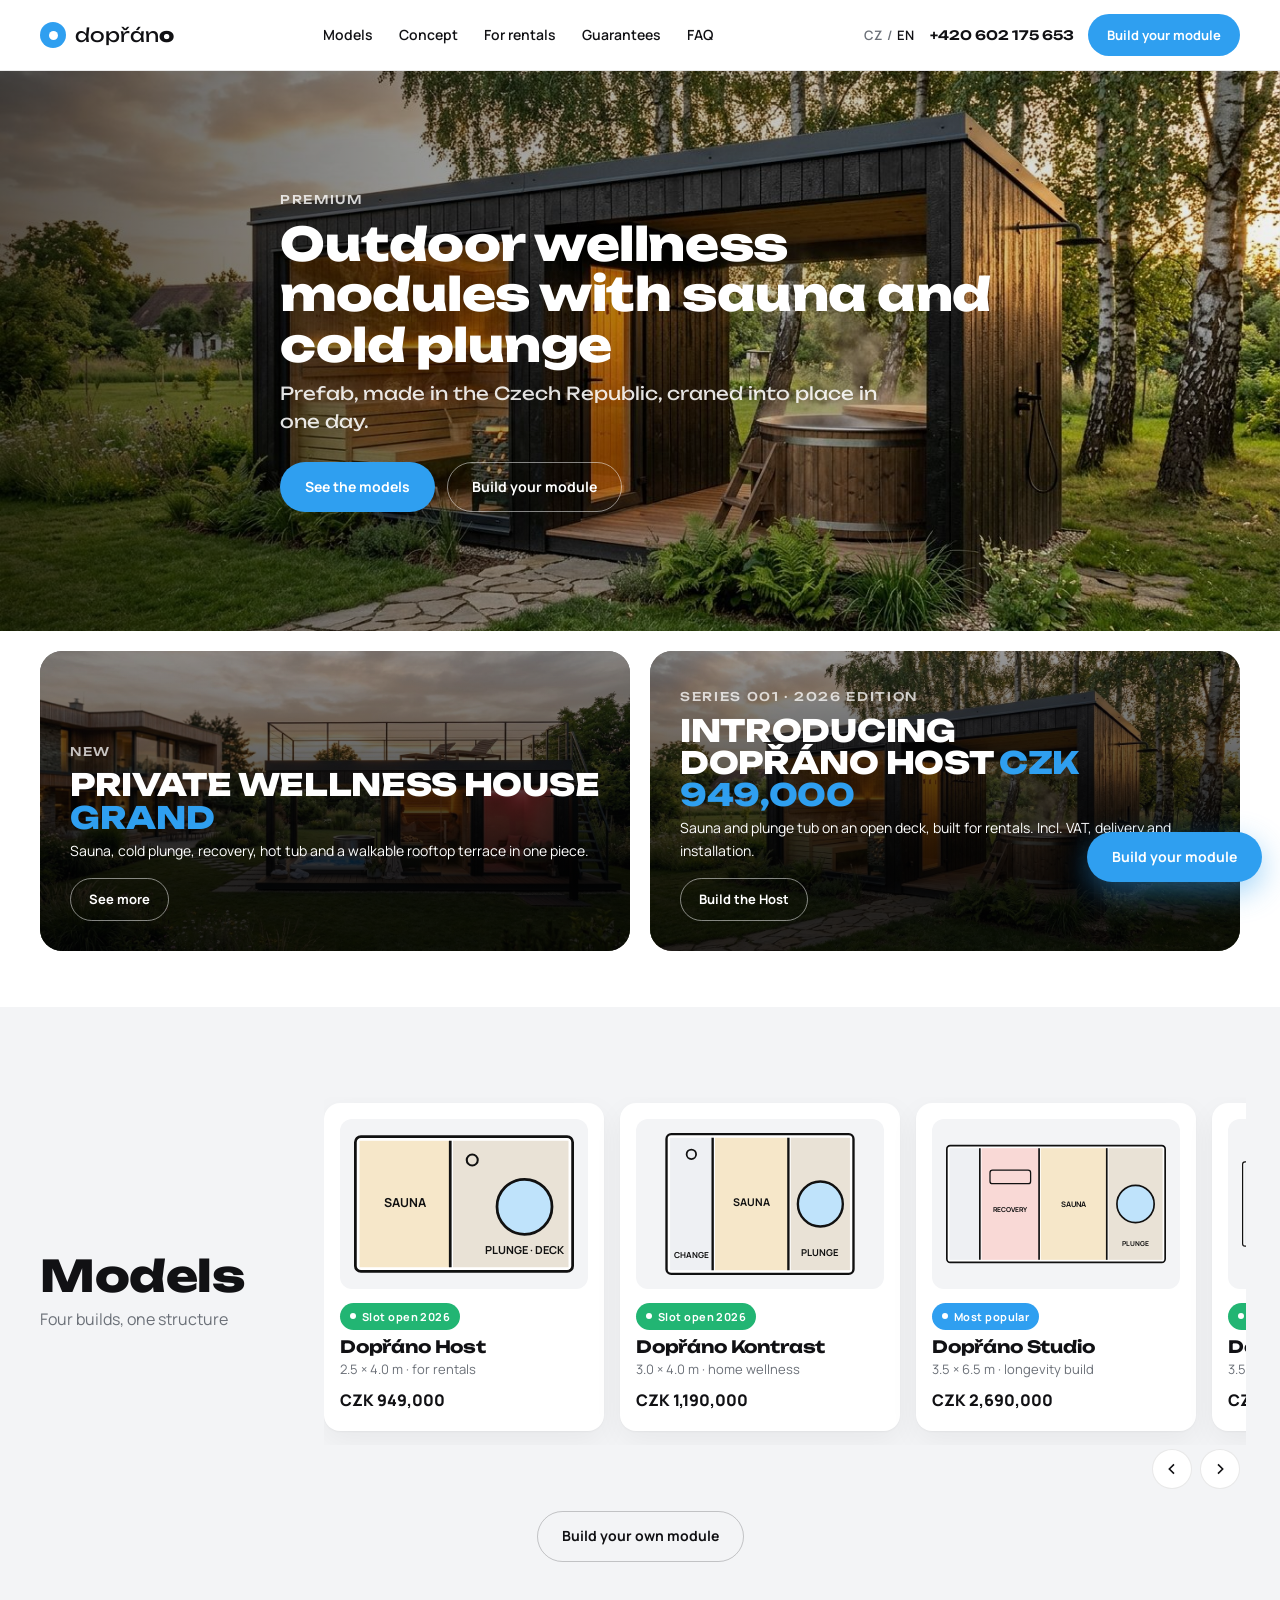
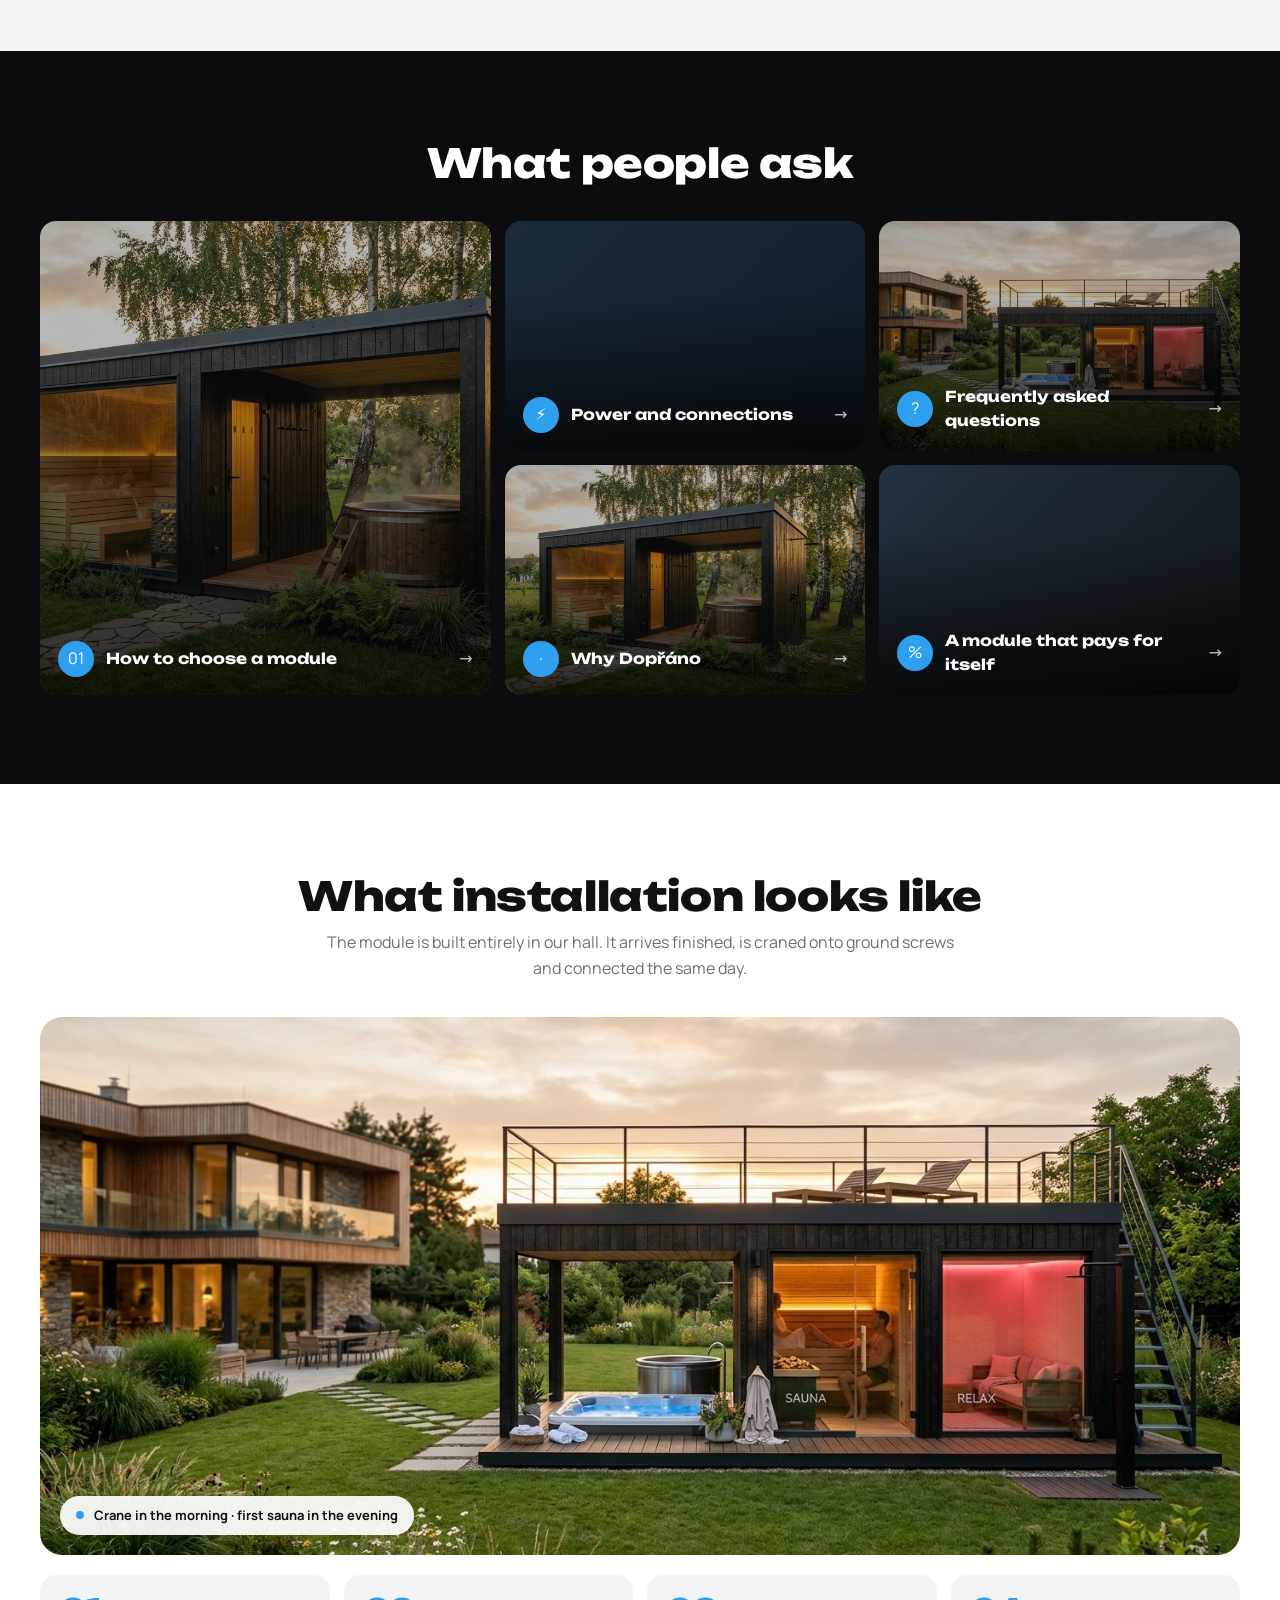
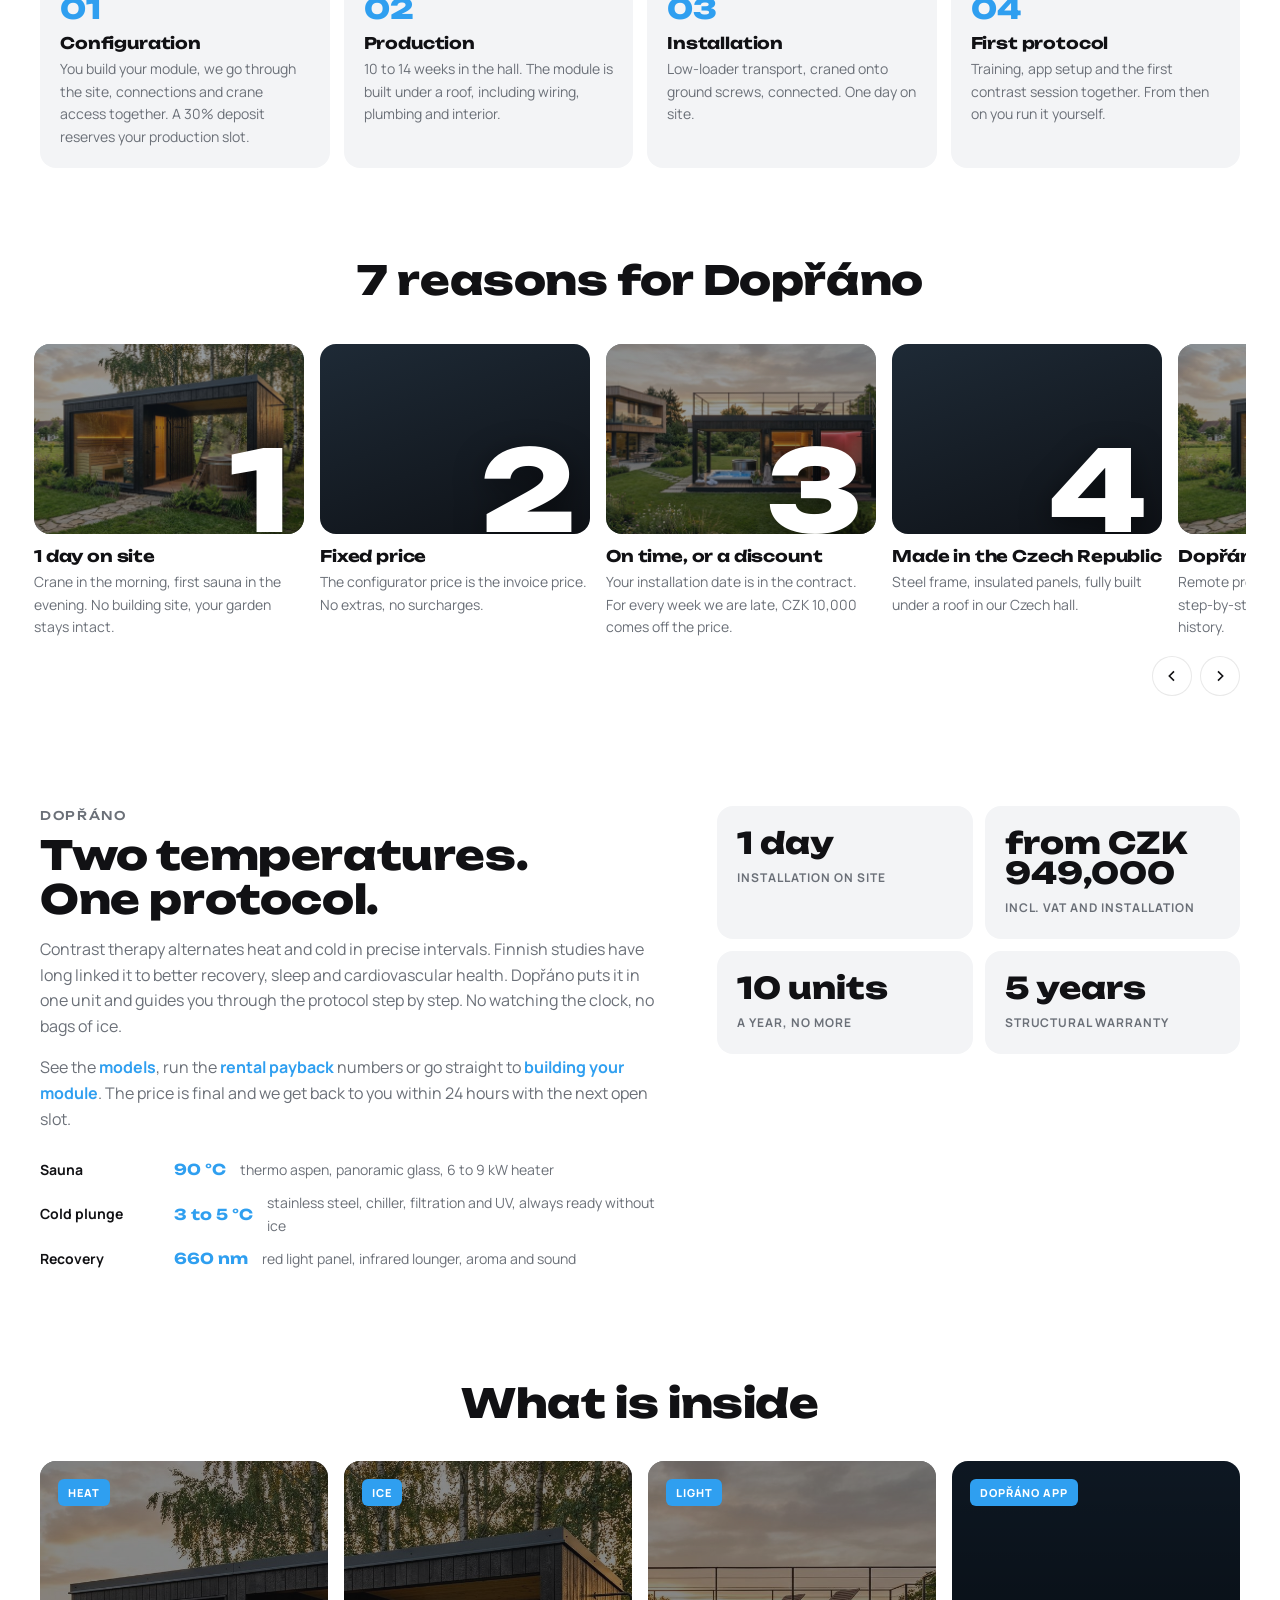
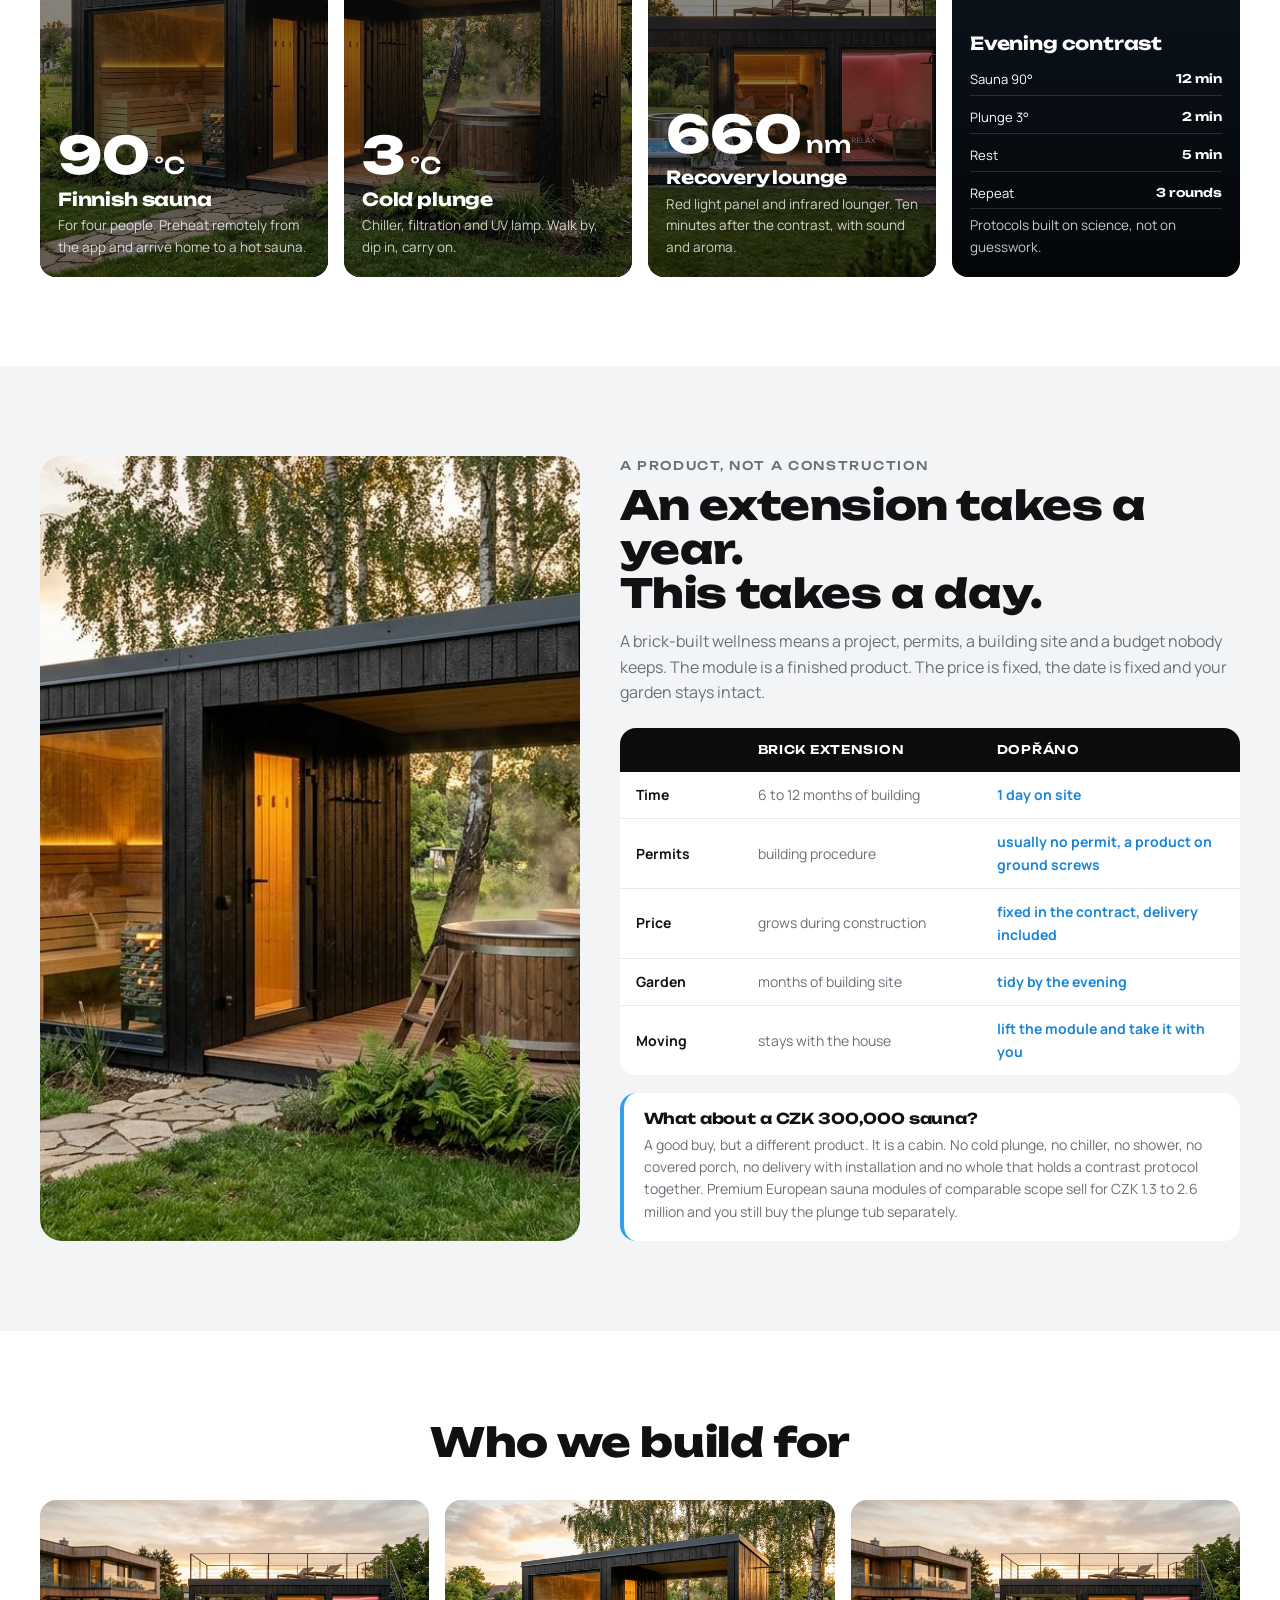
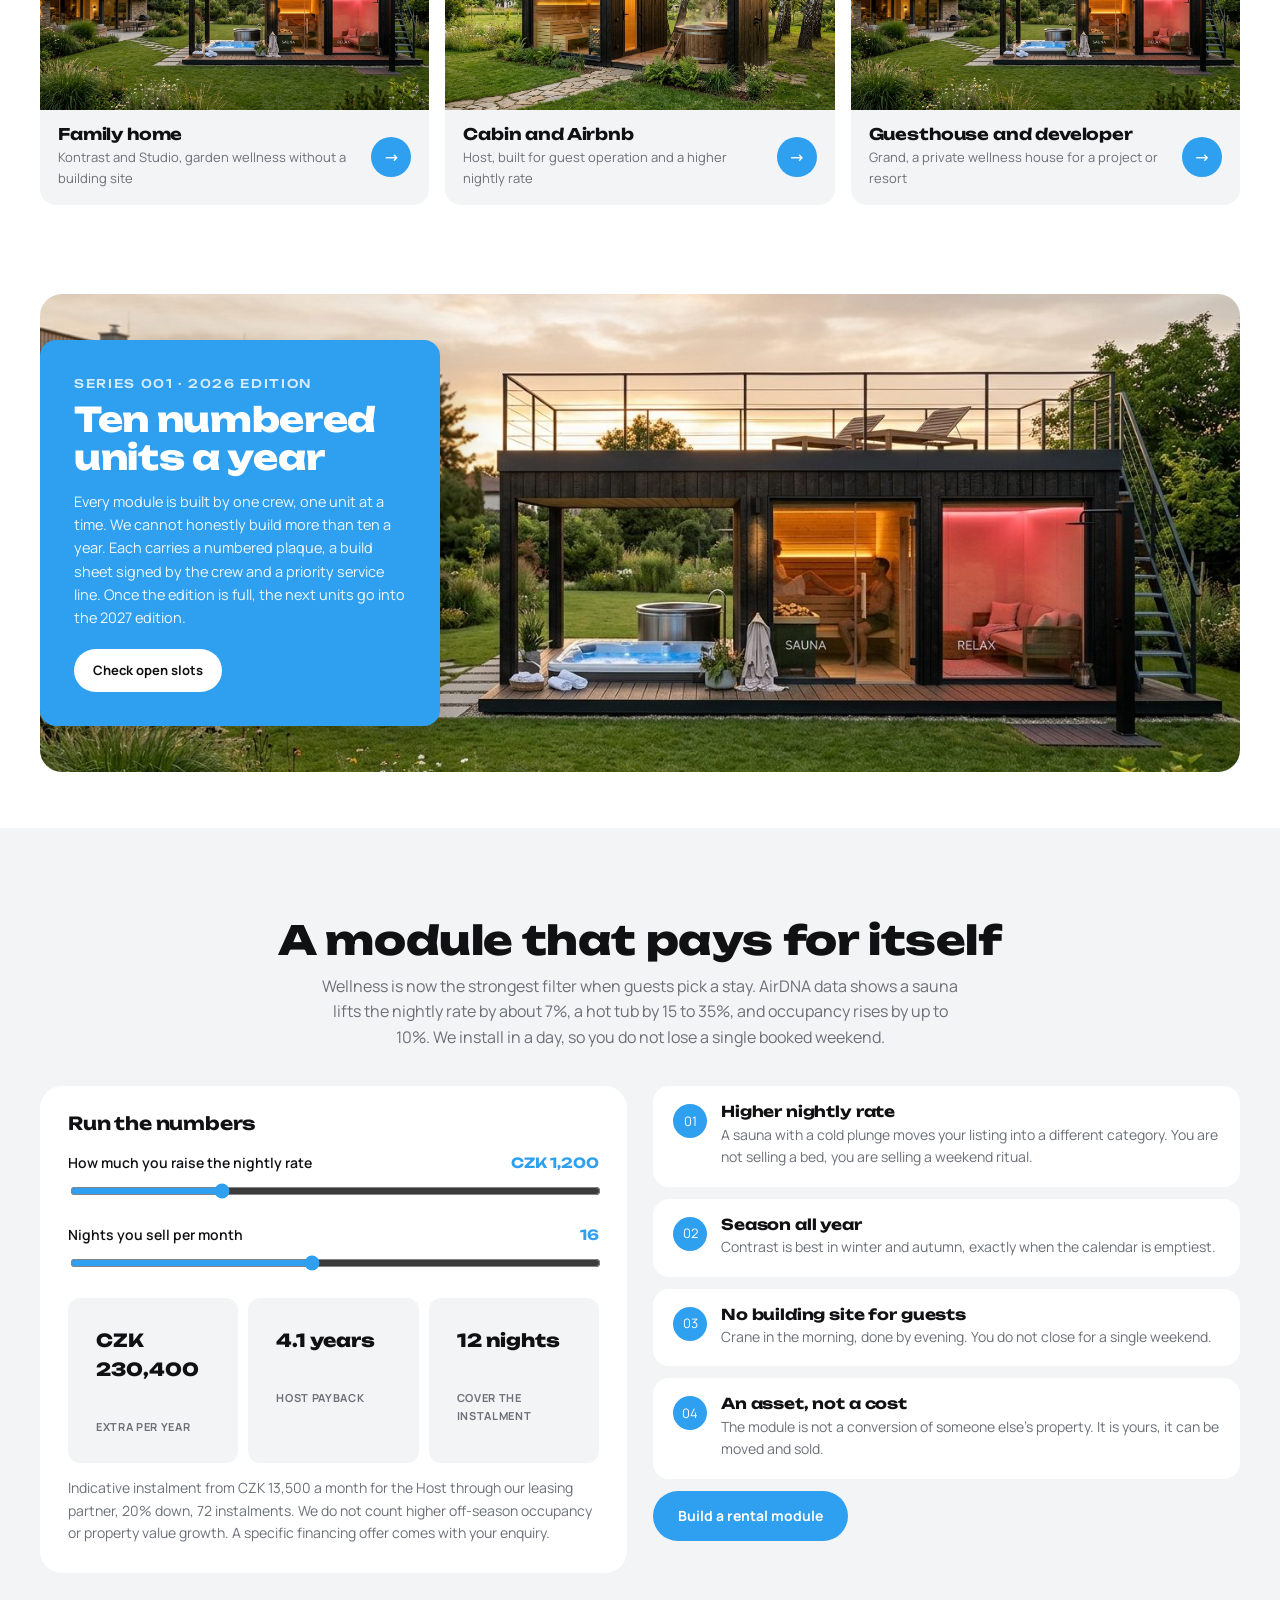
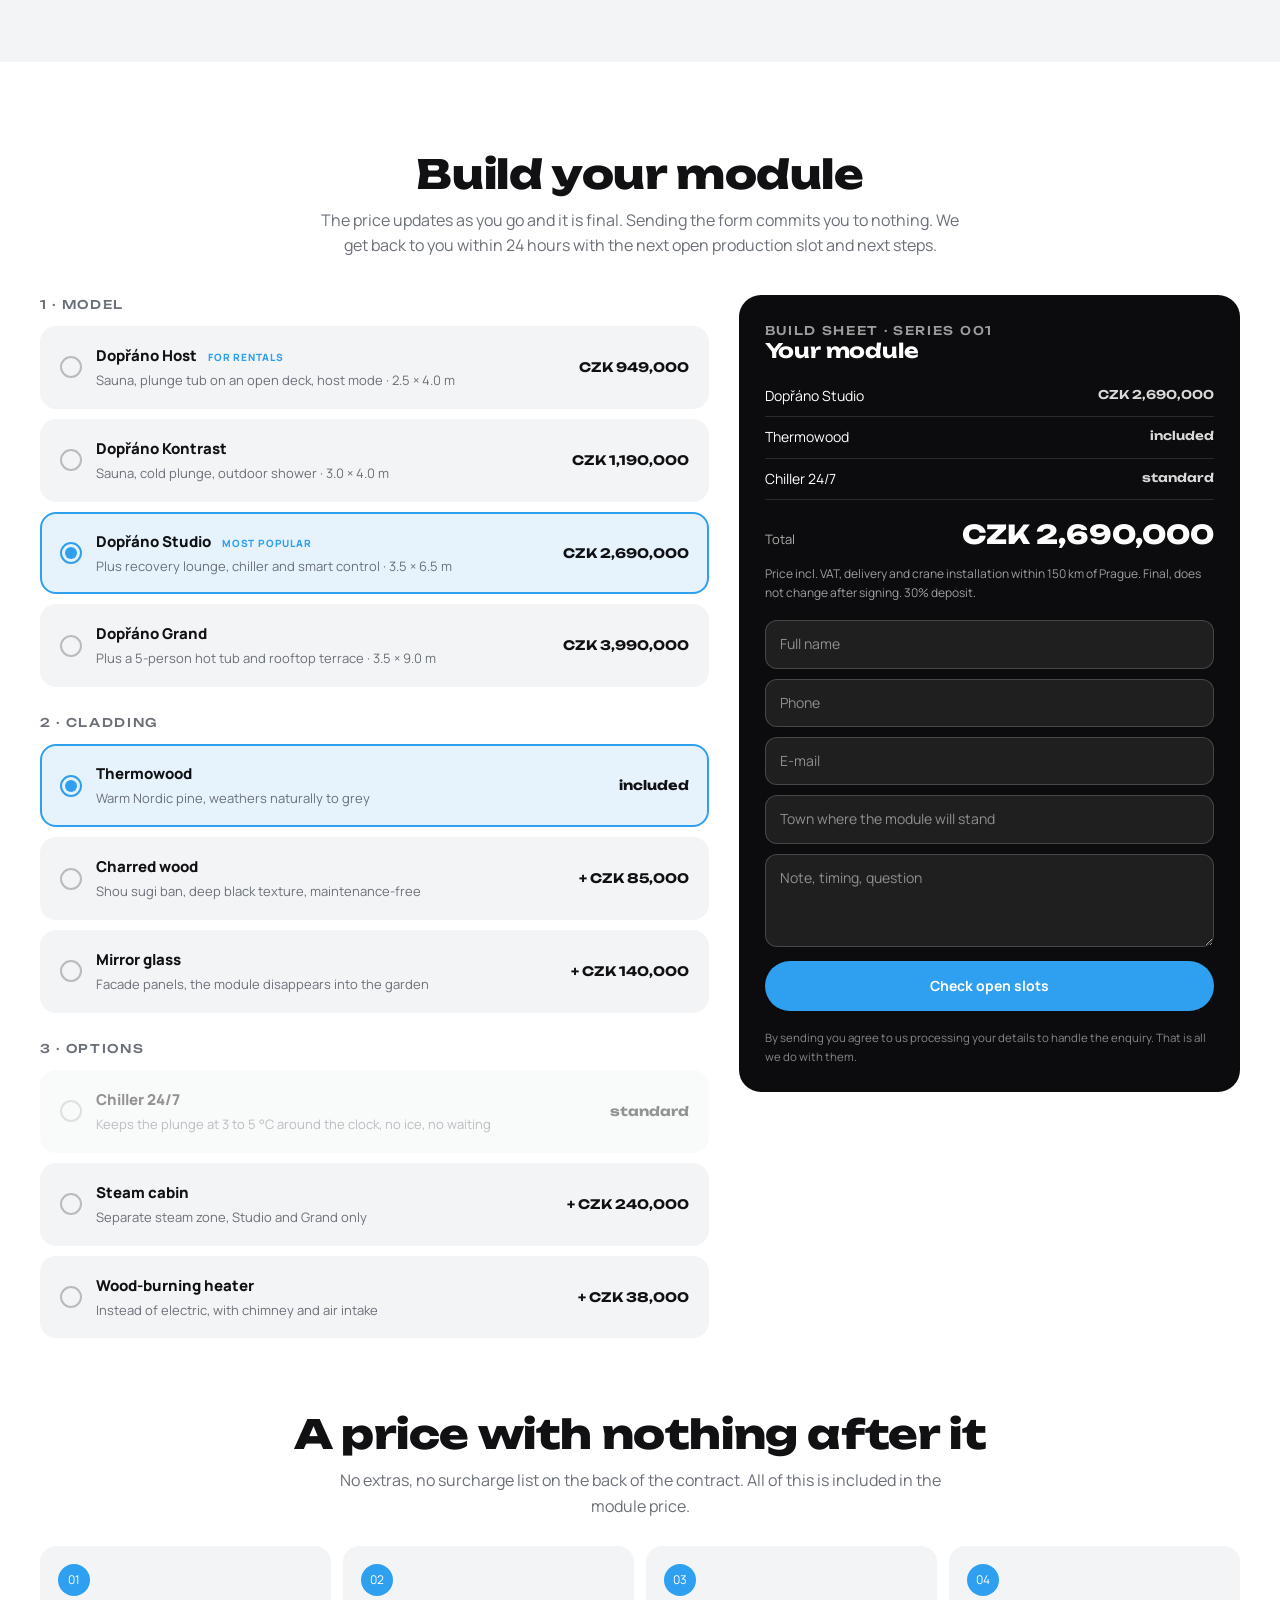
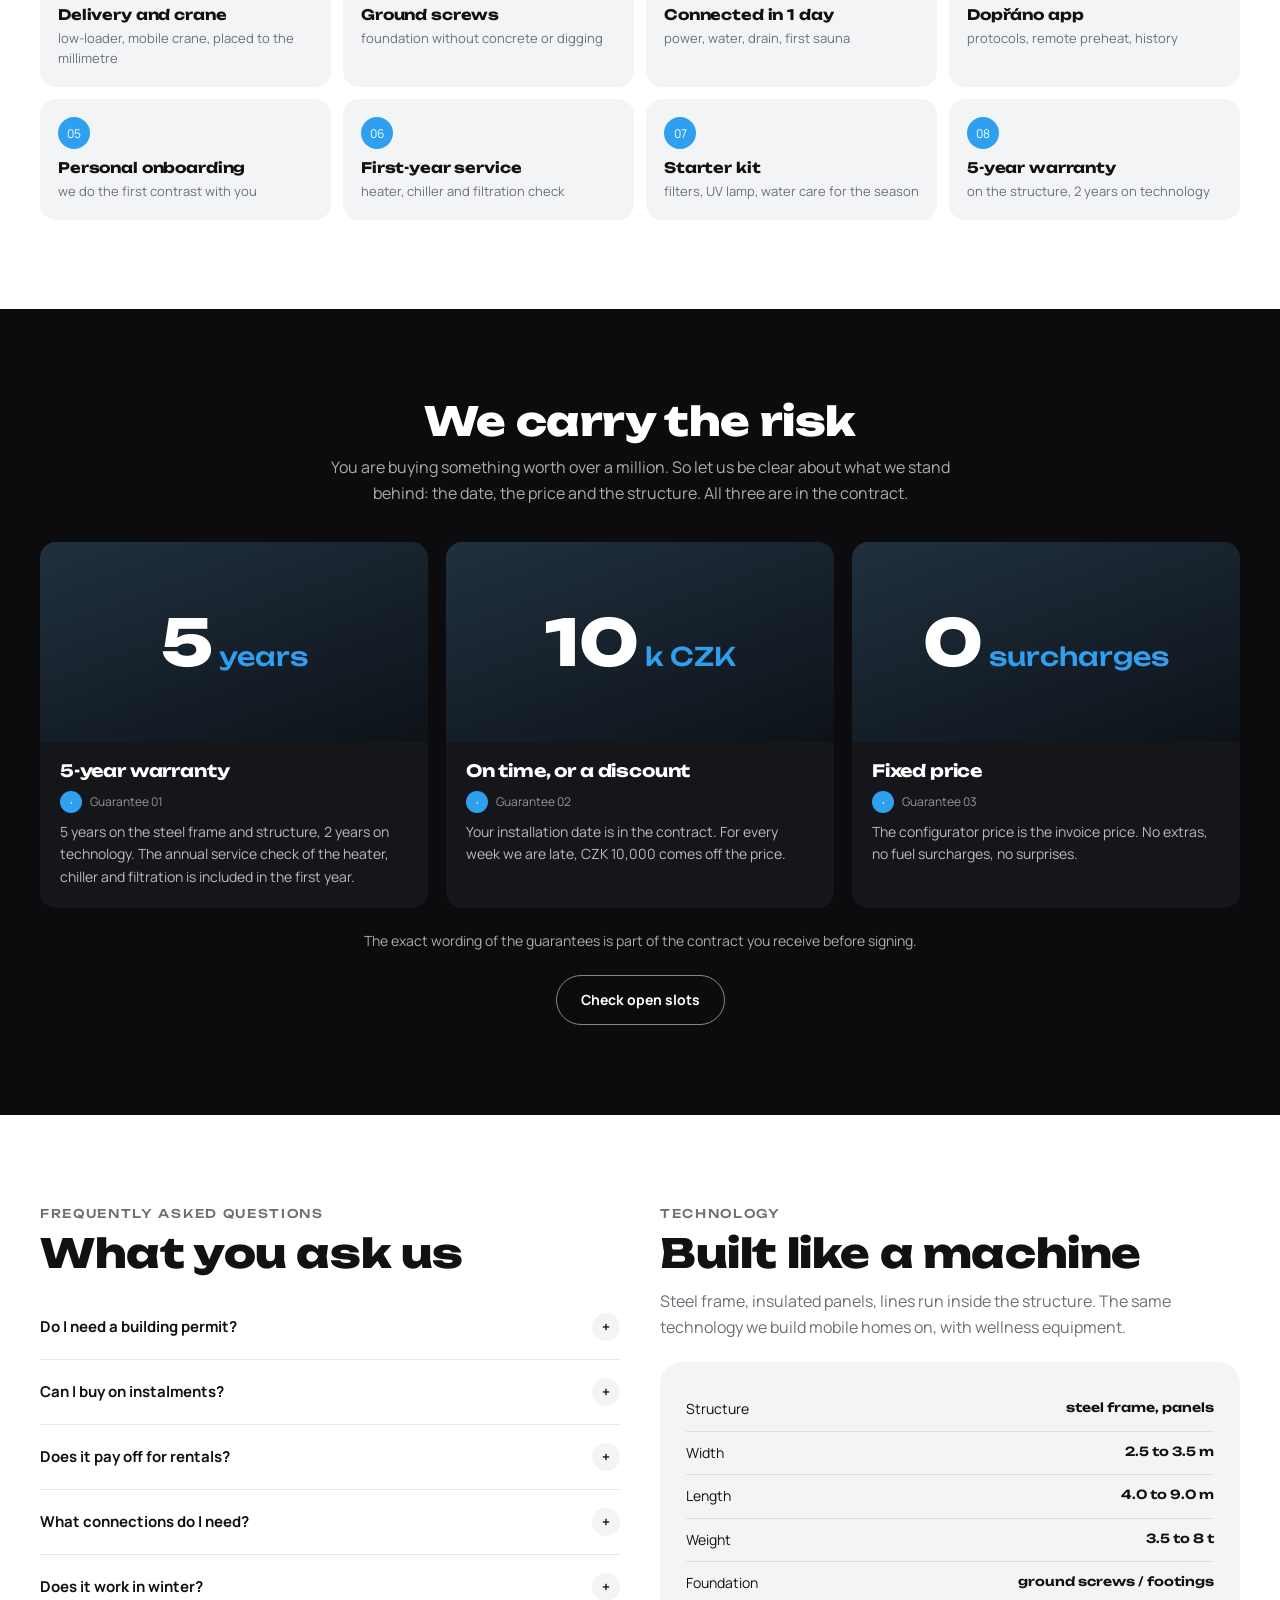
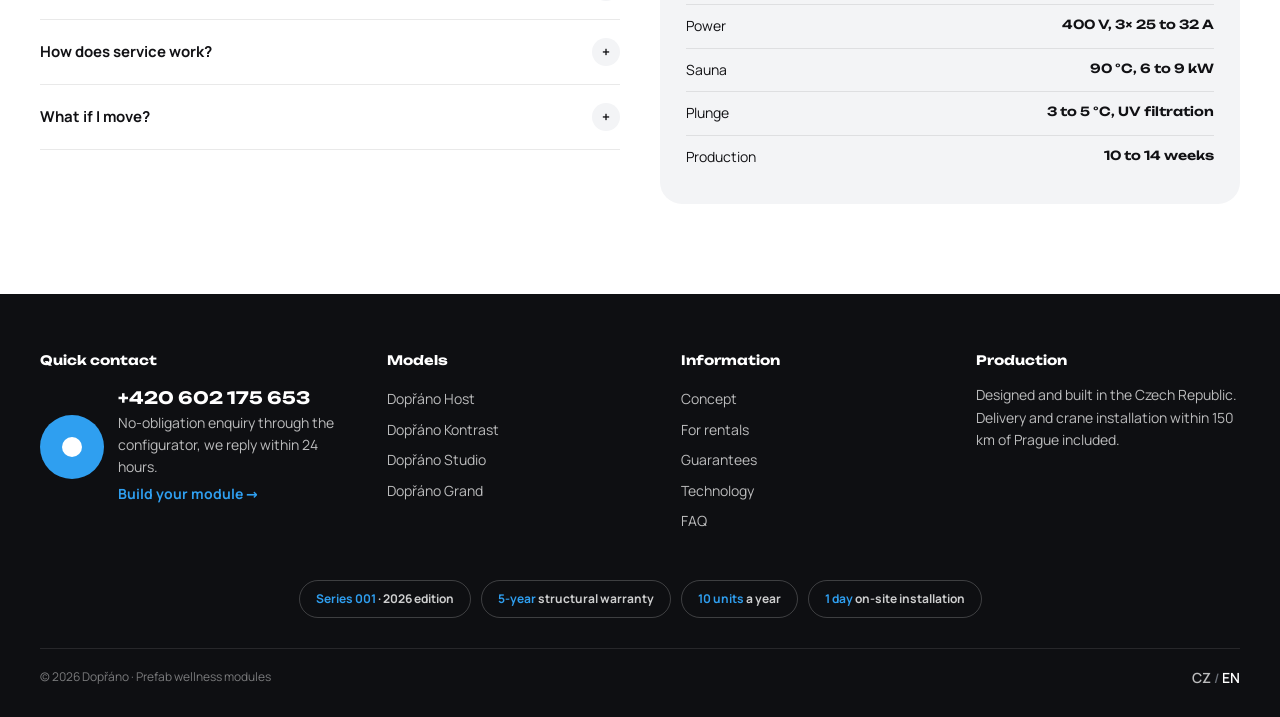
==== commit 8beab25a: "Rebrand Celsia -> Doprano: nazev, logo, favicon, schema, meta, sitemap, README Co-Authored-By: Claud" ====
--- a/en.html
+++ b/en.html
@@ -4,7 +4,7 @@
 <meta charset="utf-8">
 <meta name="viewport" content="width=device-width, initial-scale=1">
 <link rel="icon" type="image/svg+xml" href="favicon.svg">
-<title>Outdoor wellness module with sauna and cold plunge | Celsia</title>
+<title>Outdoor wellness module with sauna and cold plunge | Dopřáno</title>
 <meta name="description" content="Prefab garden wellness module: Finnish sauna, cold plunge and recovery lounge in one unit. Made in the Czech Republic, craned into place in one day, fixed price from CZK 949,000.">
 <meta name="robots" content="index, follow, max-image-preview:large">
 <meta name="theme-color" content="#2f9ff0">
@@ -13,20 +13,20 @@
 <link rel="alternate" hreflang="en" href="https://davidsiwy.github.io/celsia/en.html">
 <link rel="alternate" hreflang="x-default" href="https://davidsiwy.github.io/celsia/">
 <meta property="og:type" content="website">
-<meta property="og:site_name" content="Celsia">
+<meta property="og:site_name" content="Dopřáno">
 <meta property="og:locale" content="en_GB">
 <meta property="og:locale:alternate" content="cs_CZ">
 <meta property="og:url" content="https://davidsiwy.github.io/celsia/en.html">
-<meta property="og:title" content="Outdoor wellness module with sauna and cold plunge | Celsia">
+<meta property="og:title" content="Outdoor wellness module with sauna and cold plunge | Dopřáno">
 <meta property="og:description" content="Finnish sauna, cold plunge and recovery in one prefab module. Installed in one day, fixed price from CZK 949,000.">
 <meta property="og:image" content="https://davidsiwy.github.io/celsia/img/hero-kontrast.jpg">
 <meta property="og:image:width" content="1408">
 <meta property="og:image:height" content="768">
 <meta name="twitter:card" content="summary_large_image">
-<meta name="twitter:title" content="Outdoor wellness module with sauna and cold plunge | Celsia">
+<meta name="twitter:title" content="Outdoor wellness module with sauna and cold plunge | Dopřáno">
 <meta name="twitter:description" content="Finnish sauna, cold plunge and recovery in one prefab module. Installed in one day, fixed price from CZK 949,000.">
 <meta name="twitter:image" content="https://davidsiwy.github.io/celsia/img/hero-kontrast.jpg">
-<script type="application/ld+json">{"@context":"https://schema.org","@graph":[{"@type":"Organization","@id":"https://davidsiwy.github.io/celsia/#org","name":"Celsia","url":"https://davidsiwy.github.io/celsia/","logo":"https://davidsiwy.github.io/celsia/favicon.svg","telephone":"+420602175653","description":"Prefab outdoor wellness modules: Finnish sauna, cold plunge and recovery in one unit.","areaServed":{"@type":"Country","name":"Czech Republic"},"address":{"@type":"PostalAddress","addressCountry":"CZ"},"contactPoint":{"@type":"ContactPoint","telephone":"+420602175653","contactType":"sales","availableLanguage":["cs","en"]}},{"@type":"WebSite","@id":"https://davidsiwy.github.io/celsia/#website","url":"https://davidsiwy.github.io/celsia/","name":"Celsia","inLanguage":["cs","en"],"publisher":{"@id":"https://davidsiwy.github.io/celsia/#org"}},{"@type":"WebPage","@id":"https://davidsiwy.github.io/celsia/en.html#page","url":"https://davidsiwy.github.io/celsia/en.html","inLanguage":"en","name":"Outdoor wellness module with sauna and cold plunge | Celsia","isPartOf":{"@id":"https://davidsiwy.github.io/celsia/#website"},"about":{"@id":"https://davidsiwy.github.io/celsia/#org"},"primaryImageOfPage":"https://davidsiwy.github.io/celsia/img/hero-kontrast.jpg"},{"@type":"Product","@id":"https://davidsiwy.github.io/celsia/#host","name":"Celsia Host","description":"Finnish sauna for four and a cold plunge on an open deck, outdoor shower, host mode in the app. Built for rentals.","brand":{"@type":"Brand","name":"Celsia"},"category":"Outdoor wellness module","image":["https://davidsiwy.github.io/celsia/img/hero-kontrast.jpg","https://davidsiwy.github.io/celsia/img/grand-terrace.jpg"],"additionalProperty":[{"@type":"PropertyValue","name":"Footprint","value":"2.5 × 4.0 m"}],"offers":{"@type":"Offer","url":"https://davidsiwy.github.io/celsia/en.html#konfigurator","priceCurrency":"CZK","price":949000,"availability":"https://schema.org/PreOrder","itemCondition":"https://schema.org/NewCondition","priceSpecification":{"@type":"UnitPriceSpecification","price":949000,"priceCurrency":"CZK","valueAddedTaxIncluded":true},"seller":{"@id":"https://davidsiwy.github.io/celsia/#org"}}},{"@type":"Product","@id":"https://davidsiwy.github.io/celsia/#kontrast","name":"Celsia Kontrast","description":"Finnish sauna, cold plunge and outdoor shower under one roof with a changing zone. The home wellness base.","brand":{"@type":"Brand","name":"Celsia"},"category":"Outdoor wellness module","image":["https://davidsiwy.github.io/celsia/img/hero-kontrast.jpg","https://davidsiwy.github.io/celsia/img/grand-terrace.jpg"],"additionalProperty":[{"@type":"PropertyValue","name":"Footprint","value":"3.0 × 4.0 m"}],"offers":{"@type":"Offer","url":"https://davidsiwy.github.io/celsia/en.html#konfigurator","priceCurrency":"CZK","price":1190000,"availability":"https://schema.org/PreOrder","itemCondition":"https://schema.org/NewCondition","priceSpecification":{"@type":"UnitPriceSpecification","price":1190000,"priceCurrency":"CZK","valueAddedTaxIncluded":true},"seller":{"@id":"https://davidsiwy.github.io/celsia/#org"}}},{"@type":"Product","@id":"https://davidsiwy.github.io/celsia/#studio","name":"Celsia Studio","description":"Sauna, cold plunge with 24/7 chiller, recovery lounge with red light panel and infrared lounger, Celsia app. The complete longevity build.","brand":{"@type":"Brand","name":"Celsia"},"category":"Outdoor wellness module","image":["https://davidsiwy.github.io/celsia/img/hero-kontrast.jpg","https://davidsiwy.github.io/celsia/img/grand-terrace.jpg"],"additionalProperty":[{"@type":"PropertyValue","name":"Footprint","value":"3.5 × 6.5 m"}],"offers":{"@type":"Offer","url":"https://davidsiwy.github.io/celsia/en.html#konfigurator","priceCurrency":"CZK","price":2690000,"availability":"https://schema.org/PreOrder","itemCondition":"https://schema.org/NewCondition","priceSpecification":{"@type":"UnitPriceSpecification","price":2690000,"priceCurrency":"CZK","valueAddedTaxIncluded":true},"seller":{"@id":"https://davidsiwy.github.io/celsia/#org"}}},{"@type":"Product","@id":"https://davidsiwy.github.io/celsia/#grand","name":"Celsia Grand","description":"The longevity build plus a sunken 5-person hot tub and a walkable rooftop terrace. A private wellness house.","brand":{"@type":"Brand","name":"Celsia"},"category":"Outdoor wellness module","image":["https://davidsiwy.github.io/celsia/img/hero-kontrast.jpg","https://davidsiwy.github.io/celsia/img/grand-terrace.jpg"],"additionalProperty":[{"@type":"PropertyValue","name":"Footprint","value":"3.5 × 9.0 m"}],"offers":{"@type":"Offer","url":"https://davidsiwy.github.io/celsia/en.html#konfigurator","priceCurrency":"CZK","price":3990000,"availability":"https://schema.org/PreOrder","itemCondition":"https://schema.org/NewCondition","priceSpecification":{"@type":"UnitPriceSpecification","price":3990000,"priceCurrency":"CZK","valueAddedTaxIncluded":true},"seller":{"@id":"https://davidsiwy.github.io/celsia/#org"}}},{"@type":"FAQPage","@id":"https://davidsiwy.github.io/celsia/en.html#faq","mainEntity":[{"@type":"Question","name":"Do I need a building permit?","acceptedAnswer":{"@type":"Answer","text":"The module is a product placed on ground screws, not a conventional building. The placement regime depends on the module size and the specific plot. We go through it with you before signing, it is part of preparing the order."}},{"@type":"Question","name":"Can I buy on instalments?","acceptedAnswer":{"@type":"Answer","text":"Yes, through our leasing partner. Indicatively from CZK 13,500 a month with 20% down for the Host. A specific offer comes with your enquiry."}},{"@type":"Question","name":"Does it pay off for rentals?","acceptedAnswer":{"@type":"Answer","text":"AirDNA data shows a sauna lifts the nightly rate by about 7%, a hot tub by 15 to 35%, and occupancy rises by up to 10%. At 15 or more nights a month the Host typically pays back in four to six years from the nightly rate alone, longer for less busy properties. The calculator above uses your numbers."}},{"@type":"Question","name":"What connections do I need?","acceptedAnswer":{"@type":"Answer","text":"400 V power with a 3× 25 to 32 A breaker depending on the build, water and drain for the shower and hot tub. The plunge tub itself works without a permanent water connection."}},{"@type":"Question","name":"Does it work in winter?","acceptedAnswer":{"@type":"Answer","text":"The module is insulated for year-round use and all lines run inside the tempered structure. Winter is the best season for contrast."}},{"@type":"Question","name":"How does service work?","acceptedAnswer":{"@type":"Answer","text":"Annual service check of the heater, chiller and filtration, first year included. 5-year warranty on the structure, 2 years on technology."}},{"@type":"Question","name":"What if I move?","acceptedAnswer":{"@type":"Answer","text":"The module can be lifted and moved the same way it arrived. It is a natural feature, not a compromise."}}]}]}</script>
+<script type="application/ld+json">{"@context":"https://schema.org","@graph":[{"@type":"Organization","@id":"https://davidsiwy.github.io/celsia/#org","name":"Dopřáno","url":"https://davidsiwy.github.io/celsia/","logo":"https://davidsiwy.github.io/celsia/favicon.svg","telephone":"+420602175653","description":"Prefab outdoor wellness modules: Finnish sauna, cold plunge and recovery in one unit.","areaServed":{"@type":"Country","name":"Czech Republic"},"address":{"@type":"PostalAddress","addressCountry":"CZ"},"contactPoint":{"@type":"ContactPoint","telephone":"+420602175653","contactType":"sales","availableLanguage":["cs","en"]}},{"@type":"WebSite","@id":"https://davidsiwy.github.io/celsia/#website","url":"https://davidsiwy.github.io/celsia/","name":"Dopřáno","inLanguage":["cs","en"],"publisher":{"@id":"https://davidsiwy.github.io/celsia/#org"}},{"@type":"WebPage","@id":"https://davidsiwy.github.io/celsia/en.html#page","url":"https://davidsiwy.github.io/celsia/en.html","inLanguage":"en","name":"Outdoor wellness module with sauna and cold plunge | Dopřáno","isPartOf":{"@id":"https://davidsiwy.github.io/celsia/#website"},"about":{"@id":"https://davidsiwy.github.io/celsia/#org"},"primaryImageOfPage":"https://davidsiwy.github.io/celsia/img/hero-kontrast.jpg"},{"@type":"Product","@id":"https://davidsiwy.github.io/celsia/#host","name":"Dopřáno Host","description":"Finnish sauna for four and a cold plunge on an open deck, outdoor shower, host mode in the app. Built for rentals.","brand":{"@type":"Brand","name":"Dopřáno"},"category":"Outdoor wellness module","image":["https://davidsiwy.github.io/celsia/img/hero-kontrast.jpg","https://davidsiwy.github.io/celsia/img/grand-terrace.jpg"],"additionalProperty":[{"@type":"PropertyValue","name":"Footprint","value":"2.5 × 4.0 m"}],"offers":{"@type":"Offer","url":"https://davidsiwy.github.io/celsia/en.html#konfigurator","priceCurrency":"CZK","price":949000,"availability":"https://schema.org/PreOrder","itemCondition":"https://schema.org/NewCondition","priceSpecification":{"@type":"UnitPriceSpecification","price":949000,"priceCurrency":"CZK","valueAddedTaxIncluded":true},"seller":{"@id":"https://davidsiwy.github.io/celsia/#org"}}},{"@type":"Product","@id":"https://davidsiwy.github.io/celsia/#kontrast","name":"Dopřáno Kontrast","description":"Finnish sauna, cold plunge and outdoor shower under one roof with a changing zone. The home wellness base.","brand":{"@type":"Brand","name":"Dopřáno"},"category":"Outdoor wellness module","image":["https://davidsiwy.github.io/celsia/img/hero-kontrast.jpg","https://davidsiwy.github.io/celsia/img/grand-terrace.jpg"],"additionalProperty":[{"@type":"PropertyValue","name":"Footprint","value":"3.0 × 4.0 m"}],"offers":{"@type":"Offer","url":"https://davidsiwy.github.io/celsia/en.html#konfigurator","priceCurrency":"CZK","price":1190000,"availability":"https://schema.org/PreOrder","itemCondition":"https://schema.org/NewCondition","priceSpecification":{"@type":"UnitPriceSpecification","price":1190000,"priceCurrency":"CZK","valueAddedTaxIncluded":true},"seller":{"@id":"https://davidsiwy.github.io/celsia/#org"}}},{"@type":"Product","@id":"https://davidsiwy.github.io/celsia/#studio","name":"Dopřáno Studio","description":"Sauna, cold plunge with 24/7 chiller, recovery lounge with red light panel and infrared lounger, Dopřáno app. The complete longevity build.","brand":{"@type":"Brand","name":"Dopřáno"},"category":"Outdoor wellness module","image":["https://davidsiwy.github.io/celsia/img/hero-kontrast.jpg","https://davidsiwy.github.io/celsia/img/grand-terrace.jpg"],"additionalProperty":[{"@type":"PropertyValue","name":"Footprint","value":"3.5 × 6.5 m"}],"offers":{"@type":"Offer","url":"https://davidsiwy.github.io/celsia/en.html#konfigurator","priceCurrency":"CZK","price":2690000,"availability":"https://schema.org/PreOrder","itemCondition":"https://schema.org/NewCondition","priceSpecification":{"@type":"UnitPriceSpecification","price":2690000,"priceCurrency":"CZK","valueAddedTaxIncluded":true},"seller":{"@id":"https://davidsiwy.github.io/celsia/#org"}}},{"@type":"Product","@id":"https://davidsiwy.github.io/celsia/#grand","name":"Dopřáno Grand","description":"The longevity build plus a sunken 5-person hot tub and a walkable rooftop terrace. A private wellness house.","brand":{"@type":"Brand","name":"Dopřáno"},"category":"Outdoor wellness module","image":["https://davidsiwy.github.io/celsia/img/hero-kontrast.jpg","https://davidsiwy.github.io/celsia/img/grand-terrace.jpg"],"additionalProperty":[{"@type":"PropertyValue","name":"Footprint","value":"3.5 × 9.0 m"}],"offers":{"@type":"Offer","url":"https://davidsiwy.github.io/celsia/en.html#konfigurator","priceCurrency":"CZK","price":3990000,"availability":"https://schema.org/PreOrder","itemCondition":"https://schema.org/NewCondition","priceSpecification":{"@type":"UnitPriceSpecification","price":3990000,"priceCurrency":"CZK","valueAddedTaxIncluded":true},"seller":{"@id":"https://davidsiwy.github.io/celsia/#org"}}},{"@type":"FAQPage","@id":"https://davidsiwy.github.io/celsia/en.html#faq","mainEntity":[{"@type":"Question","name":"Do I need a building permit?","acceptedAnswer":{"@type":"Answer","text":"The module is a product placed on ground screws, not a conventional building. The placement regime depends on the module size and the specific plot. We go through it with you before signing, it is part of preparing the order."}},{"@type":"Question","name":"Can I buy on instalments?","acceptedAnswer":{"@type":"Answer","text":"Yes, through our leasing partner. Indicatively from CZK 13,500 a month with 20% down for the Host. A specific offer comes with your enquiry."}},{"@type":"Question","name":"Does it pay off for rentals?","acceptedAnswer":{"@type":"Answer","text":"AirDNA data shows a sauna lifts the nightly rate by about 7%, a hot tub by 15 to 35%, and occupancy rises by up to 10%. At 15 or more nights a month the Host typically pays back in four to six years from the nightly rate alone, longer for less busy properties. The calculator above uses your numbers."}},{"@type":"Question","name":"What connections do I need?","acceptedAnswer":{"@type":"Answer","text":"400 V power with a 3× 25 to 32 A breaker depending on the build, water and drain for the shower and hot tub. The plunge tub itself works without a permanent water connection."}},{"@type":"Question","name":"Does it work in winter?","acceptedAnswer":{"@type":"Answer","text":"The module is insulated for year-round use and all lines run inside the tempered structure. Winter is the best season for contrast."}},{"@type":"Question","name":"How does service work?","acceptedAnswer":{"@type":"Answer","text":"Annual service check of the heater, chiller and filtration, first year included. 5-year warranty on the structure, 2 years on technology."}},{"@type":"Question","name":"What if I move?","acceptedAnswer":{"@type":"Answer","text":"The module can be lifted and moved the same way it arrived. It is a natural feature, not a compromise."}}]}]}</script>
 <link rel="stylesheet" href="fonts.css">
 <link rel="stylesheet" href="style.css">
 </head>
@@ -34,9 +34,9 @@
 
 <header class="hdr">
   <div class="wrap">
-    <a href="#top" class="logo" aria-label="Celsia">
-      <span class="logo-mark">°</span>
-      <span class="logo-type">celsi<b>a</b></span>
+    <a href="#top" class="logo" aria-label="Dopřáno">
+      <span class="logo-mark"><i></i></span>
+      <span class="logo-type">dopřán<b>o</b></span>
     </a>
     <nav class="nav">
       <a href="#modely">Models</a>
@@ -68,7 +68,7 @@
 
 <!-- HERO -->
 <section class="hero">
-  <img src="img/hero-kontrast.jpg" alt="Celsia outdoor wellness module with sauna and cold plunge in a garden" width="1408" height="768" fetchpriority="high">
+  <img src="img/hero-kontrast.jpg" alt="Dopřáno outdoor wellness module with sauna and cold plunge in a garden" width="1408" height="768" fetchpriority="high">
   <div class="hero-in">
     <div class="wrap">
       <div class="eyebrow">Premium</div>
@@ -86,7 +86,7 @@
 <section class="wrap">
   <div class="promos">
     <a href="#modely" class="promo">
-      <img src="img/grand-terrace.jpg" alt="Celsia Grand wellness module with hot tub, sauna and rooftop terrace by a family home" width="1408" height="768">
+      <img src="img/grand-terrace.jpg" alt="Dopřáno Grand wellness module with hot tub, sauna and rooftop terrace by a family home" width="1408" height="768">
       <div class="promo-in">
         <div class="eyebrow">New</div>
         <h3>Private wellness house<br><span class="accent">Grand</span></h3>
@@ -95,10 +95,10 @@
       </div>
     </a>
     <a href="#konfigurator" class="promo" data-goto-model="host">
-      <img src="img/hero-kontrast.jpg" alt="Celsia Host module with sauna and cold plunge on an open deck" width="1408" height="768">
+      <img src="img/hero-kontrast.jpg" alt="Dopřáno Host module with sauna and cold plunge on an open deck" width="1408" height="768">
       <div class="promo-in">
         <div class="eyebrow">Series 001 · 2026 edition</div>
-        <h3>Introducing<br>Celsia Host <span class="accent">CZK 949,000</span></h3>
+        <h3>Introducing<br>Dopřáno Host <span class="accent">CZK 949,000</span></h3>
         <p class="small">Sauna and plunge tub on an open deck, built for rentals. Incl. VAT, delivery and installation.</p>
         <span class="btn btn-outline-w btn-sm">Build the Host</span>
       </div>
@@ -130,7 +130,7 @@
               </svg>
             </div>
             <span class="badge">Slot open 2026</span>
-            <h3>Celsia Host</h3>
+            <h3>Dopřáno Host</h3>
             <div class="dim">2.5 × 4.0 m · for rentals</div>
             <div class="price">CZK 949,000</div>
           </a>
@@ -151,7 +151,7 @@
               </svg>
             </div>
             <span class="badge">Slot open 2026</span>
-            <h3>Celsia Kontrast</h3>
+            <h3>Dopřáno Kontrast</h3>
             <div class="dim">3.0 × 4.0 m · home wellness</div>
             <div class="price">CZK 1,190,000</div>
           </a>
@@ -174,7 +174,7 @@
               </svg>
             </div>
             <span class="badge badge-blue">Most popular</span>
-            <h3>Celsia Studio</h3>
+            <h3>Dopřáno Studio</h3>
             <div class="dim">3.5 × 6.5 m · longevity build</div>
             <div class="price">CZK 2,690,000</div>
           </a>
@@ -203,7 +203,7 @@
               </svg>
             </div>
             <span class="badge">Slot open 2026</span>
-            <h3>Celsia Grand</h3>
+            <h3>Dopřáno Grand</h3>
             <div class="dim">3.5 × 9.0 m · private wellness house</div>
             <div class="price">CZK 3,990,000</div>
           </a>
@@ -228,19 +228,19 @@
     <div class="sec-title"><h2>What people ask</h2></div>
     <div class="bento">
       <a href="#modely" class="tile big">
-        <img src="img/hero-kontrast.jpg" alt="Outdoor sauna with cold plunge, Celsia Kontrast module" loading="lazy" width="1408" height="768">
+        <img src="img/hero-kontrast.jpg" alt="Outdoor sauna with cold plunge, Dopřáno Kontrast module" loading="lazy" width="1408" height="768">
         <div class="tile-in"><span class="circ">01</span><span class="t">How to choose a module</span><span class="arr">→</span></div>
       </a>
       <a href="#technika" class="tile grad">
         <div class="tile-in"><span class="circ">⚡</span><span class="t">Power and connections</span><span class="arr">→</span></div>
       </a>
       <a href="#faq" class="tile">
-        <img src="img/grand-terrace.jpg" alt="Sauna and recovery lounge of the Celsia Grand module" style="object-position:70% 60%" loading="lazy" width="1408" height="768">
+        <img src="img/grand-terrace.jpg" alt="Sauna and recovery lounge of the Dopřáno Grand module" style="object-position:70% 60%" loading="lazy" width="1408" height="768">
         <div class="tile-in"><span class="circ">?</span><span class="t">Frequently asked questions</span><span class="arr">→</span></div>
       </a>
       <a href="#duvody" class="tile">
-        <img src="img/hero-kontrast.jpg" alt="Cold plunge and outdoor shower of a Celsia wellness module" style="object-position:80% 50%" loading="lazy" width="1408" height="768">
-        <div class="tile-in"><span class="circ">°</span><span class="t">Why Celsia</span><span class="arr">→</span></div>
+        <img src="img/hero-kontrast.jpg" alt="Cold plunge and outdoor shower of a Dopřáno wellness module" style="object-position:80% 50%" loading="lazy" width="1408" height="768">
+        <div class="tile-in"><span class="circ">·</span><span class="t">Why Dopřáno</span><span class="arr">→</span></div>
       </a>
       <a href="#pronajem" class="tile grad2">
         <div class="tile-in"><span class="circ">%</span><span class="t">A module that pays for itself</span><span class="arr">→</span></div>
@@ -257,7 +257,7 @@
       <p>The module is built entirely in our hall. It arrives finished, is craned onto ground screws and connected the same day.</p>
     </div>
     <div class="bigimg">
-      <img src="img/grand-terrace.jpg" alt="Celsia Grand wellness module installed in a garden after a one-day installation" loading="lazy" width="1408" height="768">
+      <img src="img/grand-terrace.jpg" alt="Dopřáno Grand wellness module installed in a garden after a one-day installation" loading="lazy" width="1408" height="768">
       <div class="chip"><i></i> Crane in the morning · first sauna in the evening</div>
     </div>
     <div class="steps">
@@ -272,15 +272,15 @@
 <!-- 7 REASONS -->
 <section id="duvody" class="sec" style="padding-top:0">
   <div class="wrap">
-    <div class="sec-title"><h2>7 reasons for Celsia</h2></div>
+    <div class="sec-title"><h2>7 reasons for Dopřáno</h2></div>
     <div class="reasons" data-scroll="reasons">
-      <div class="reason"><div class="pic"><img src="img/hero-kontrast.jpg" alt="Celsia module installed in one day" loading="lazy" width="1408" height="768"><div class="num">1</div></div><h3>1 day on site</h3><p>Crane in the morning, first sauna in the evening. No building site, your garden stays intact.</p></div>
+      <div class="reason"><div class="pic"><img src="img/hero-kontrast.jpg" alt="Dopřáno module installed in one day" loading="lazy" width="1408" height="768"><div class="num">1</div></div><h3>1 day on site</h3><p>Crane in the morning, first sauna in the evening. No building site, your garden stays intact.</p></div>
       <div class="reason"><div class="pic"><div class="num">2</div></div><h3>Fixed price</h3><p>The configurator price is the invoice price. No extras, no surcharges.</p></div>
-      <div class="reason"><div class="pic"><img src="img/grand-terrace.jpg" alt="Celsia Grand module, fixed installation date" style="object-position:60% 50%" loading="lazy" width="1408" height="768"><div class="num">3</div></div><h3>On time, or a discount</h3><p>Your installation date is in the contract. For every week we are late, CZK 10,000 comes off the price.</p></div>
+      <div class="reason"><div class="pic"><img src="img/grand-terrace.jpg" alt="Dopřáno Grand module, fixed installation date" style="object-position:60% 50%" loading="lazy" width="1408" height="768"><div class="num">3</div></div><h3>On time, or a discount</h3><p>Your installation date is in the contract. For every week we are late, CZK 10,000 comes off the price.</p></div>
       <div class="reason"><div class="pic"><div class="num">4</div></div><h3>Made in the Czech Republic</h3><p>Steel frame, insulated panels, fully built under a roof in our Czech hall.</p></div>
-      <div class="reason"><div class="pic"><img src="img/hero-kontrast.jpg" alt="Finnish sauna with panoramic glass controlled from the Celsia app" style="object-position:20% 50%" loading="lazy" width="1408" height="768"><div class="num">5</div></div><h3>Celsia app</h3><p>Remote preheat, temperature control, step-by-step protocols and session history.</p></div>
+      <div class="reason"><div class="pic"><img src="img/hero-kontrast.jpg" alt="Finnish sauna with panoramic glass controlled from the Dopřáno app" style="object-position:20% 50%" loading="lazy" width="1408" height="768"><div class="num">5</div></div><h3>Dopřáno app</h3><p>Remote preheat, temperature control, step-by-step protocols and session history.</p></div>
       <div class="reason"><div class="pic"><div class="num">6</div></div><h3>5-year warranty</h3><p>5 years on the structure, 2 years on technology. First-year service included.</p></div>
-      <div class="reason"><div class="pic"><img src="img/grand-terrace.jpg" alt="Numbered Celsia Series 001 module" style="object-position:30% 50%" loading="lazy" width="1408" height="768"><div class="num">7</div></div><h3>10 units a year</h3><p>Every module is built by one crew. Numbered plaque and priority service line.</p></div>
+      <div class="reason"><div class="pic"><img src="img/grand-terrace.jpg" alt="Numbered Dopřáno Series 001 module" style="object-position:30% 50%" loading="lazy" width="1408" height="768"><div class="num">7</div></div><h3>10 units a year</h3><p>Every module is built by one crew. Numbered plaque and priority service line.</p></div>
     </div>
     <div class="scroll-ctrl">
       <button class="circ" data-scroll-prev="reasons" aria-label="Previous"><svg viewBox="0 0 24 24" fill="none" stroke="currentColor" stroke-width="2.4"><path d="M15 5l-7 7 7 7"/></svg></button>
@@ -294,9 +294,9 @@
   <div class="wrap">
     <div class="concept">
       <div>
-        <div class="eyebrow">Celsia</div>
+        <div class="eyebrow">Dopřáno</div>
         <h2>Two temperatures.<br>One protocol.</h2>
-        <p class="lead">Contrast therapy alternates heat and cold in precise intervals. Finnish studies have long linked it to better recovery, sleep and cardiovascular health. Celsia puts it in one unit and guides you through the protocol step by step. No watching the clock, no bags of ice.</p>
+        <p class="lead">Contrast therapy alternates heat and cold in precise intervals. Finnish studies have long linked it to better recovery, sleep and cardiovascular health. Dopřáno puts it in one unit and guides you through the protocol step by step. No watching the clock, no bags of ice.</p>
         <p class="lead">See the <a href="#modely">models</a>, run the <a href="#pronajem">rental payback</a> numbers or go straight to <a href="#konfigurator">building your module</a>. The price is final and we get back to you within 24 hours with the next open slot.</p>
         <div class="statrows">
           <div class="statrow"><span class="k">Sauna</span><span class="v">90 °C</span><span class="d">thermo aspen, panoramic glass, 6 to 9 kW heater</span></div>
@@ -320,22 +320,22 @@
     <div class="sec-title"><h2>What is inside</h2></div>
     <div class="reels">
       <div class="reel">
-        <img src="img/hero-kontrast.jpg" alt="Finnish sauna at 90 °C in a Celsia wellness module" style="object-position:25% 50%" loading="lazy" width="1408" height="768">
+        <img src="img/hero-kontrast.jpg" alt="Finnish sauna at 90 °C in a Dopřáno wellness module" style="object-position:25% 50%" loading="lazy" width="1408" height="768">
         <span class="tag">Heat</span>
         <div><div class="big">90<small>°C</small></div><h3>Finnish sauna</h3><p>For four people. Preheat remotely from the app and arrive home to a hot sauna.</p></div>
       </div>
       <div class="reel">
-        <img src="img/hero-kontrast.jpg" alt="Cold plunge at 3 °C in a Celsia wellness module" style="object-position:75% 50%" loading="lazy" width="1408" height="768">
+        <img src="img/hero-kontrast.jpg" alt="Cold plunge at 3 °C in a Dopřáno wellness module" style="object-position:75% 50%" loading="lazy" width="1408" height="768">
         <span class="tag">Ice</span>
         <div><div class="big">3<small>°C</small></div><h3>Cold plunge</h3><p>Chiller, filtration and UV lamp. Walk by, dip in, carry on.</p></div>
       </div>
       <div class="reel">
-        <img src="img/grand-terrace.jpg" alt="Recovery lounge with red light panel in a Celsia module" style="object-position:80% 55%" loading="lazy" width="1408" height="768">
+        <img src="img/grand-terrace.jpg" alt="Recovery lounge with red light panel in a Dopřáno module" style="object-position:80% 55%" loading="lazy" width="1408" height="768">
         <span class="tag">Light</span>
         <div><div class="big">660<small>nm</small></div><h3>Recovery lounge</h3><p>Red light panel and infrared lounger. Ten minutes after the contrast, with sound and aroma.</p></div>
       </div>
       <div class="reel app">
-        <span class="tag">Celsia app</span>
+        <span class="tag">Dopřáno app</span>
         <div>
           <h3>Evening contrast</h3>
           <div class="proto">
@@ -355,13 +355,13 @@
 <section id="srovnani" class="sec sec-gray">
   <div class="wrap">
     <div class="compare">
-      <div class="pic"><img src="img/hero-kontrast.jpg" alt="Celsia Kontrast wellness module instead of a brick extension" loading="lazy" width="1408" height="768"></div>
+      <div class="pic"><img src="img/hero-kontrast.jpg" alt="Dopřáno Kontrast wellness module instead of a brick extension" loading="lazy" width="1408" height="768"></div>
       <div>
         <div class="eyebrow">A product, not a construction</div>
         <h2>An extension takes a year.<br>This takes a day.</h2>
         <p class="muted" style="margin-top:14px">A brick-built wellness means a project, permits, a building site and a budget nobody keeps. The module is a finished product. The price is fixed, the date is fixed and your garden stays intact.</p>
         <div class="ctable">
-          <div class="row head"><span></span><span>Brick extension</span><span>Celsia</span></div>
+          <div class="row head"><span></span><span>Brick extension</span><span>Dopřáno</span></div>
           <div class="row"><span class="k">Time</span><span class="a">6 to 12 months of building</span><span class="b">1 day on site</span></div>
           <div class="row"><span class="k">Permits</span><span class="a">building procedure</span><span class="b">usually no permit, a product on ground screws</span></div>
           <div class="row"><span class="k">Price</span><span class="a">grows during construction</span><span class="b">fixed in the contract, delivery included</span></div>
@@ -391,7 +391,7 @@
         <div class="in"><div><h3>Cabin and Airbnb</h3><div class="s">Host, built for guest operation and a higher nightly rate</div></div><span class="circ">→</span></div>
       </a>
       <a href="#konfigurator" class="acard">
-        <div class="pic"><img src="img/grand-terrace.jpg" alt="Celsia Grand private wellness house for a guesthouse or development project" style="object-position:40% 40%" loading="lazy" width="1408" height="768"></div>
+        <div class="pic"><img src="img/grand-terrace.jpg" alt="Dopřáno Grand private wellness house for a guesthouse or development project" style="object-position:40% 40%" loading="lazy" width="1408" height="768"></div>
         <div class="in"><div><h3>Guesthouse and developer</h3><div class="s">Grand, a private wellness house for a project or resort</div></div><span class="circ">→</span></div>
       </a>
     </div>
@@ -401,7 +401,7 @@
 <!-- STORY -->
 <section class="wrap">
   <div class="story">
-    <img src="img/grand-terrace.jpg" alt="Celsia Grand, one of ten numbered units of the 2026 edition" loading="lazy" width="1408" height="768">
+    <img src="img/grand-terrace.jpg" alt="Dopřáno Grand, one of ten numbered units of the 2026 edition" loading="lazy" width="1408" height="768">
     <div class="box">
       <div class="eyebrow">Series 001 · 2026 edition</div>
       <h2>Ten numbered units a year</h2>
@@ -458,10 +458,10 @@
       <div>
         <div class="cstep">
           <div class="eyebrow">1 · Model</div>
-          <div class="opt" data-pick-model="host"><span class="ring"><i data-mark="model:host"></i></span><div><div class="t">Celsia Host <span class="tag">For rentals</span></div><div class="d">Sauna, plunge tub on an open deck, host mode · 2.5 × 4.0 m</div></div><span class="p">CZK 949,000</span></div>
-          <div class="opt" data-pick-model="kontrast"><span class="ring"><i data-mark="model:kontrast"></i></span><div><div class="t">Celsia Kontrast</div><div class="d">Sauna, cold plunge, outdoor shower · 3.0 × 4.0 m</div></div><span class="p">CZK 1,190,000</span></div>
-          <div class="opt" data-pick-model="studio"><span class="ring"><i data-mark="model:studio"></i></span><div><div class="t">Celsia Studio <span class="tag">Most popular</span></div><div class="d">Plus recovery lounge, chiller and smart control · 3.5 × 6.5 m</div></div><span class="p">CZK 2,690,000</span></div>
-          <div class="opt" data-pick-model="grand"><span class="ring"><i data-mark="model:grand"></i></span><div><div class="t">Celsia Grand</div><div class="d">Plus a 5-person hot tub and rooftop terrace · 3.5 × 9.0 m</div></div><span class="p">CZK 3,990,000</span></div>
+          <div class="opt" data-pick-model="host"><span class="ring"><i data-mark="model:host"></i></span><div><div class="t">Dopřáno Host <span class="tag">For rentals</span></div><div class="d">Sauna, plunge tub on an open deck, host mode · 2.5 × 4.0 m</div></div><span class="p">CZK 949,000</span></div>
+          <div class="opt" data-pick-model="kontrast"><span class="ring"><i data-mark="model:kontrast"></i></span><div><div class="t">Dopřáno Kontrast</div><div class="d">Sauna, cold plunge, outdoor shower · 3.0 × 4.0 m</div></div><span class="p">CZK 1,190,000</span></div>
+          <div class="opt" data-pick-model="studio"><span class="ring"><i data-mark="model:studio"></i></span><div><div class="t">Dopřáno Studio <span class="tag">Most popular</span></div><div class="d">Plus recovery lounge, chiller and smart control · 3.5 × 6.5 m</div></div><span class="p">CZK 2,690,000</span></div>
+          <div class="opt" data-pick-model="grand"><span class="ring"><i data-mark="model:grand"></i></span><div><div class="t">Dopřáno Grand</div><div class="d">Plus a 5-person hot tub and rooftop terrace · 3.5 × 9.0 m</div></div><span class="p">CZK 3,990,000</span></div>
         </div>
         <div class="cstep">
           <div class="eyebrow">2 · Cladding</div>
@@ -483,7 +483,7 @@
         <div class="total"><span class="l">Total</span><span class="v" data-out="total">CZK 2,690,000</span></div>
         <p class="fine">Price incl. VAT, delivery and crane installation within 150 km of Prague. Final, does not change after signing. 30% deposit.</p>
         <form action="https://formsubmit.co/hello@gallerypoint.cz" method="POST" class="form">
-          <input type="hidden" name="_subject" value="CELSIA enquiry (EN)">
+          <input type="hidden" name="_subject" value="Dopřáno enquiry (EN)">
           <input type="hidden" name="_template" value="table">
           <input type="hidden" name="Configuration" value="" data-out-value="conf">
           <input type="text" name="Name" placeholder="Full name" required>
@@ -505,7 +505,7 @@
       <div class="inc"><span class="circ">01</span><h3>Delivery and crane</h3><p>low-loader, mobile crane, placed to the millimetre</p></div>
       <div class="inc"><span class="circ">02</span><h3>Ground screws</h3><p>foundation without concrete or digging</p></div>
       <div class="inc"><span class="circ">03</span><h3>Connected in 1 day</h3><p>power, water, drain, first sauna</p></div>
-      <div class="inc"><span class="circ">04</span><h3>Celsia app</h3><p>protocols, remote preheat, history</p></div>
+      <div class="inc"><span class="circ">04</span><h3>Dopřáno app</h3><p>protocols, remote preheat, history</p></div>
       <div class="inc"><span class="circ">05</span><h3>Personal onboarding</h3><p>we do the first contrast with you</p></div>
       <div class="inc"><span class="circ">06</span><h3>First-year service</h3><p>heater, chiller and filtration check</p></div>
       <div class="inc"><span class="circ">07</span><h3>Starter kit</h3><p>filters, UV lamp, water care for the season</p></div>
@@ -526,7 +526,7 @@
         <div class="pic"><div class="n">5<small>years</small></div></div>
         <div class="in">
           <h3>5-year warranty</h3>
-          <div class="meta"><span class="dot">°</span> Guarantee 01</div>
+          <div class="meta"><span class="dot">·</span> Guarantee 01</div>
           <p>5 years on the steel frame and structure, 2 years on technology. The annual service check of the heater, chiller and filtration is included in the first year.</p>
         </div>
       </div>
@@ -534,7 +534,7 @@
         <div class="pic"><div class="n">10<small>k CZK</small></div></div>
         <div class="in">
           <h3>On time, or a discount</h3>
-          <div class="meta"><span class="dot">°</span> Guarantee 02</div>
+          <div class="meta"><span class="dot">·</span> Guarantee 02</div>
           <p>Your installation date is in the contract. For every week we are late, CZK 10,000 comes off the price.</p>
         </div>
       </div>
@@ -542,7 +542,7 @@
         <div class="pic"><div class="n">0<small>surcharges</small></div></div>
         <div class="in">
           <h3>Fixed price</h3>
-          <div class="meta"><span class="dot">°</span> Guarantee 03</div>
+          <div class="meta"><span class="dot">·</span> Guarantee 03</div>
           <p>The configurator price is the invoice price. No extras, no fuel surcharges, no surprises.</p>
         </div>
       </div>
@@ -597,7 +597,7 @@
       <div>
         <h4>Quick contact</h4>
         <div class="contact">
-          <div class="av">°</div>
+          <div class="av"><i></i></div>
           <div>
             <a href="tel:+420602175653" style="font-family:var(--head);font-weight:700;font-size:17px;color:#fff;padding:0">+420 602 175 653</a>
             <p>No-obligation enquiry through the configurator, we reply within 24 hours.</p>
@@ -607,10 +607,10 @@
       </div>
       <div>
         <h4>Models</h4>
-        <a href="#konfigurator" data-goto-model="host">Celsia Host</a>
-        <a href="#konfigurator" data-goto-model="kontrast">Celsia Kontrast</a>
-        <a href="#konfigurator" data-goto-model="studio">Celsia Studio</a>
-        <a href="#konfigurator" data-goto-model="grand">Celsia Grand</a>
+        <a href="#konfigurator" data-goto-model="host">Dopřáno Host</a>
+        <a href="#konfigurator" data-goto-model="kontrast">Dopřáno Kontrast</a>
+        <a href="#konfigurator" data-goto-model="studio">Dopřáno Studio</a>
+        <a href="#konfigurator" data-goto-model="grand">Dopřáno Grand</a>
       </div>
       <div>
         <h4>Information</h4>
@@ -632,7 +632,7 @@
       <span><b>1 day</b> on-site installation</span>
     </div>
     <div class="legal">
-      <span>© 2026 Celsia · Prefab wellness modules</span>
+      <span>© 2026 Dopřáno · Prefab wellness modules</span>
       <span class="lang" style="display:inline"><a href="index.html" style="display:inline">CZ</a> / <a href="en.html" class="on" style="display:inline">EN</a></span>
     </div>
   </div>
@@ -641,7 +641,7 @@
 <a href="#konfigurator" class="btn btn-blue fab">Build your module</a>
 
 <script>
-window.CELSIA={locale:"en-GB",fmt:function(n){return "CZK "+n.toLocaleString("en-GB")},included:"included",stdRow:"standard",stdPrice:"standard",chillerAdd:"+ CZK 96,000",total:"Total",years:"years",lease:13500,nightWord:function(c){return c+(c===1?" night":" nights")},models:{host:{name:"Celsia Host",base:949000,chillerStd:false},kontrast:{name:"Celsia Kontrast",base:1190000,chillerStd:false},studio:{name:"Celsia Studio",base:2690000,chillerStd:true},grand:{name:"Celsia Grand",base:3990000,chillerStd:true}},options:{chiller:{label:"Chiller 24/7",price:96000,models:["host","kontrast"]},parni:{label:"Steam cabin",price:240000,models:["studio","grand"]},drevo:{label:"Wood-burning heater",price:38000,models:["host","kontrast","studio","grand"]}},cladding:{thermo:{label:"Thermowood",price:0},shou:{label:"Charred wood",price:85000},zrcadlo:{label:"Mirror glass",price:140000}}};
+window.CELSIA={locale:"en-GB",fmt:function(n){return "CZK "+n.toLocaleString("en-GB")},included:"included",stdRow:"standard",stdPrice:"standard",chillerAdd:"+ CZK 96,000",total:"Total",years:"years",lease:13500,nightWord:function(c){return c+(c===1?" night":" nights")},models:{host:{name:"Dopřáno Host",base:949000,chillerStd:false},kontrast:{name:"Dopřáno Kontrast",base:1190000,chillerStd:false},studio:{name:"Dopřáno Studio",base:2690000,chillerStd:true},grand:{name:"Dopřáno Grand",base:3990000,chillerStd:true}},options:{chiller:{label:"Chiller 24/7",price:96000,models:["host","kontrast"]},parni:{label:"Steam cabin",price:240000,models:["studio","grand"]},drevo:{label:"Wood-burning heater",price:38000,models:["host","kontrast","studio","grand"]}},cladding:{thermo:{label:"Thermowood",price:0},shou:{label:"Charred wood",price:85000},zrcadlo:{label:"Mirror glass",price:140000}}};
 </script>
 <script src="script.js"></script>
 </body>
--- a/style.css
+++ b/style.css
@@ -1,4 +1,4 @@
-/* Celsia — design system (Spahouse style) */
+/* Dopřáno — design system (Spahouse style) */
 :root{
   --blue:#2f9ff0;
   --blue-dark:#1b86d6;
@@ -61,7 +61,8 @@
 .hdr{position:sticky;top:0;z-index:60;background:rgba(255,255,255,.94);backdrop-filter:blur(12px);border-bottom:1px solid var(--line)}
 .hdr .wrap{display:flex;align-items:center;justify-content:space-between;height:70px;gap:20px}
 .logo{display:flex;align-items:center;gap:9px}
-.logo-mark{width:26px;height:26px;border-radius:50%;background:var(--blue);color:#fff;display:flex;align-items:center;justify-content:center;font-family:var(--head);font-weight:800;font-size:14px;line-height:1}
+.logo-mark{width:26px;height:26px;border-radius:50%;background:var(--blue);display:flex;align-items:center;justify-content:center}
+.logo-mark i{width:9px;height:9px;border-radius:50%;background:#fff;display:block}
 .logo-type{font-family:var(--head);font-size:19px;line-height:1;color:var(--ink)}
 .logo-type b{font-weight:800}
 .nav{display:flex;align-items:center;gap:26px;font-size:14px;font-weight:600}
@@ -318,7 +319,8 @@
 .ftr a:hover{color:#fff}
 .ftr p{font-size:14px;color:rgba(255,255,255,.72)}
 .contact{display:flex;gap:14px;align-items:center}
-.contact .av{width:64px;height:64px;border-radius:50%;background:var(--blue);display:flex;align-items:center;justify-content:center;font-family:var(--head);font-weight:800;font-size:22px;flex:none}
+.contact .av{width:64px;height:64px;border-radius:50%;background:var(--blue);display:flex;align-items:center;justify-content:center;flex:none}
+.contact .av i{width:20px;height:20px;border-radius:50%;background:#fff;display:block}
 .badges{display:flex;gap:10px;flex-wrap:wrap;justify-content:center;margin-top:44px}
 .badges span{border:1px solid rgba(255,255,255,.2);border-radius:999px;padding:8px 16px;font-size:12px;font-weight:700;color:rgba(255,255,255,.8)}
 .badges span b{color:var(--blue)}
@@ -362,3 +364,4 @@
   .fab{right:12px;bottom:12px}
   .opt .t .tag{display:block;margin:2px 0 0}
 }
+.ftr .lang a.on{color:#fff}
